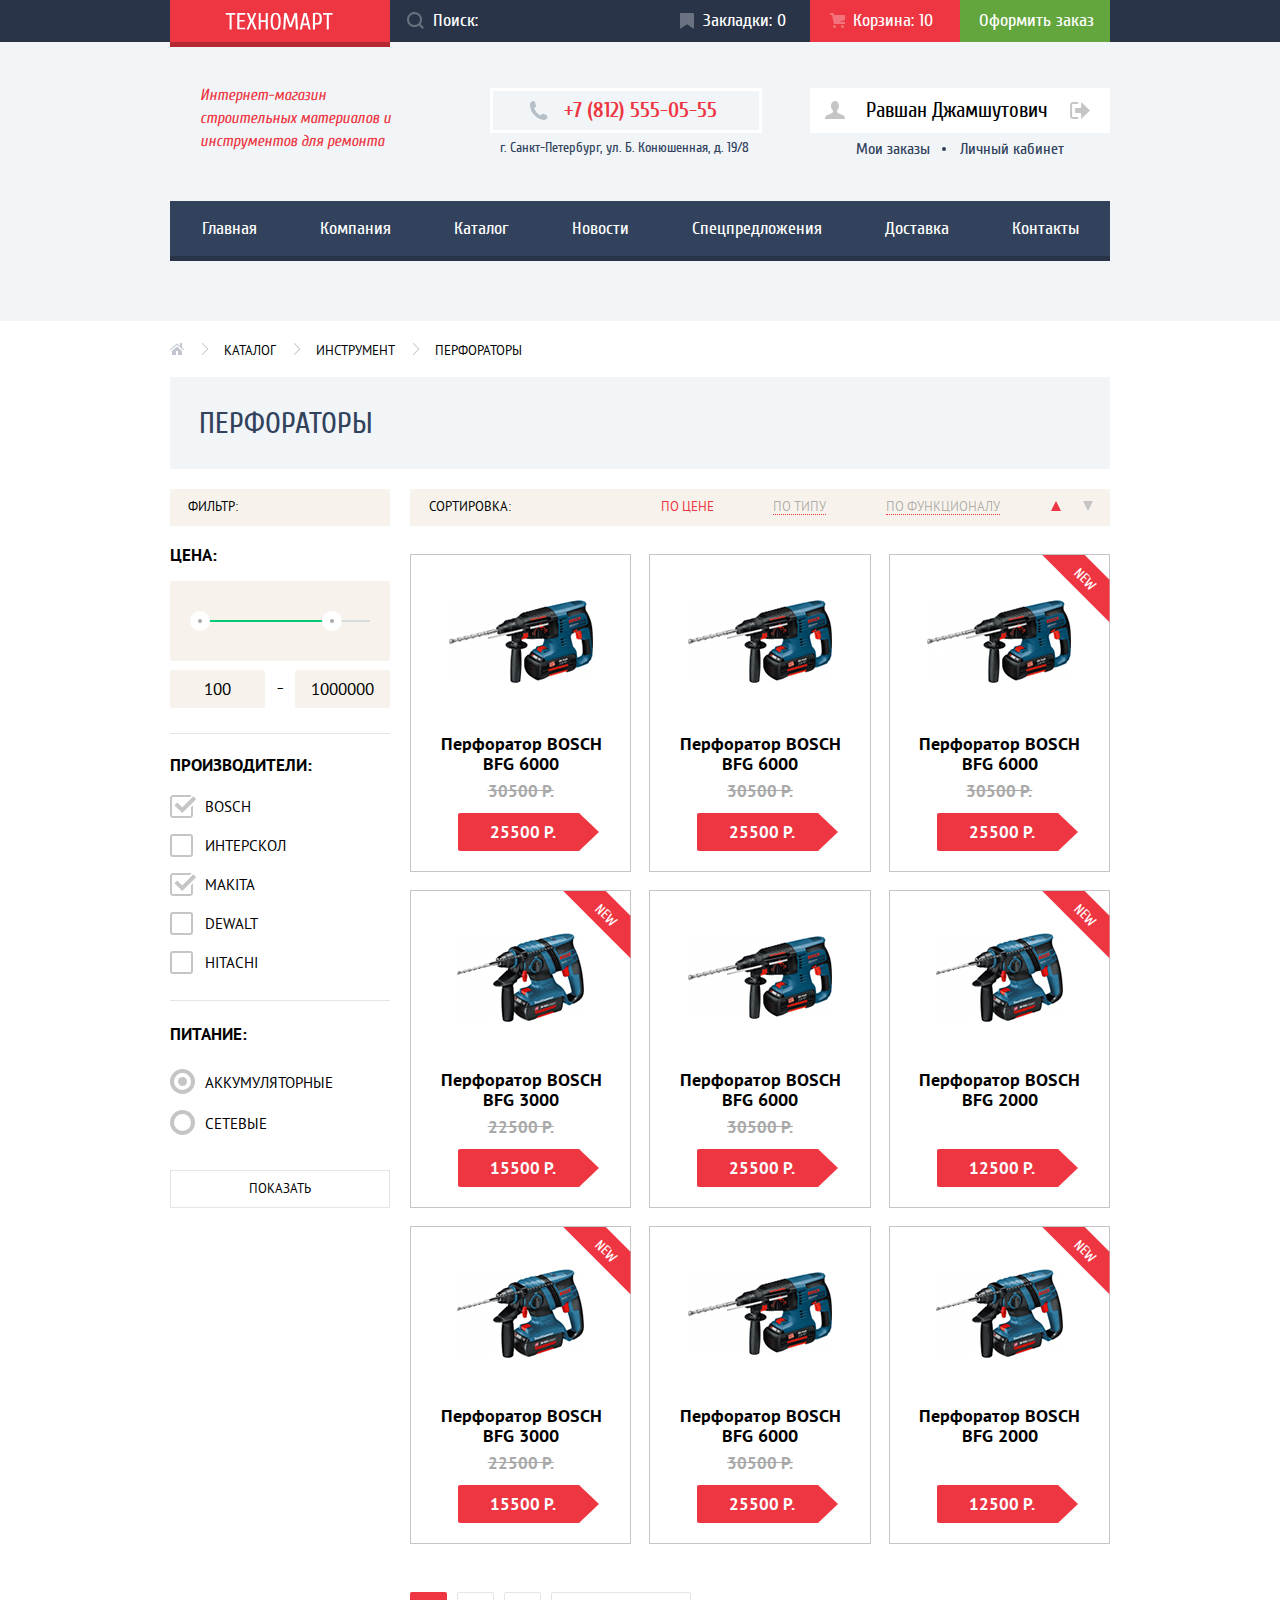
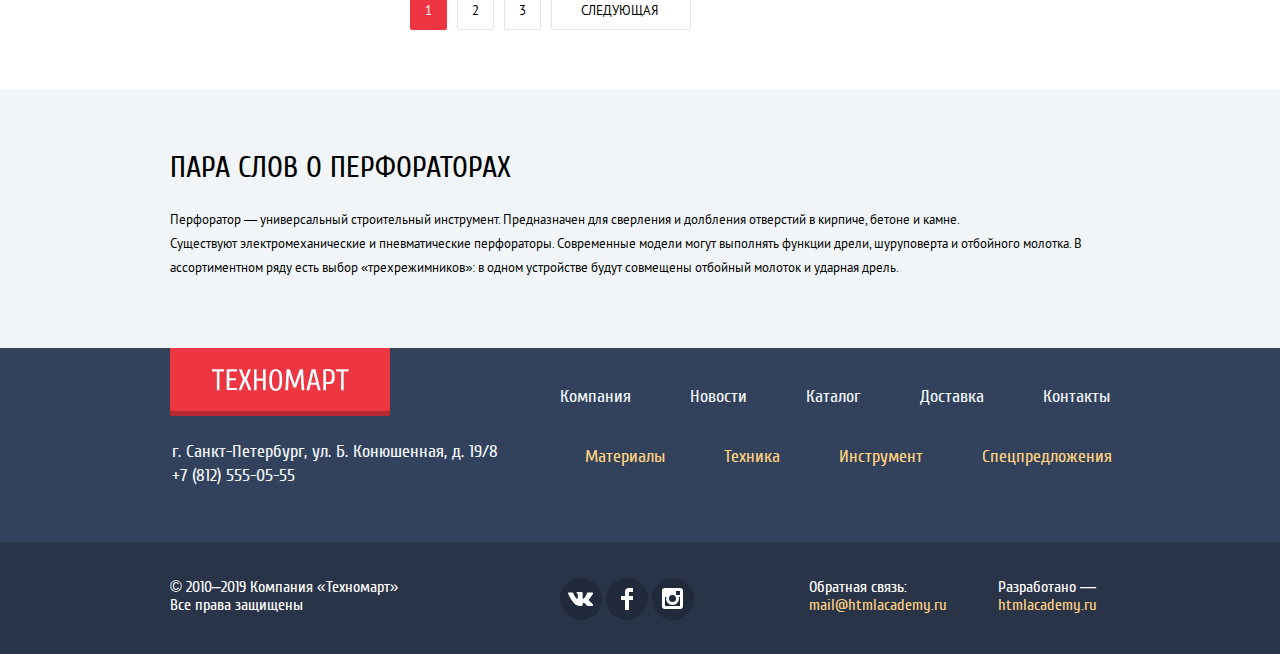
==== catalog.html @ 66c12738 "Страницы подогнаны по ПП" ====
<!DOCTYPE html>
<html class="inner-page" lang="ru">
  <head>
    <meta charset="utf-8">
    <title>Каталог товаров интернет-магазина "Техномарт"</title>
    <link href="https://fonts.googleapis.com/css2?family=Cuprum:ital,wght@0,400;0,700;1,400&display=swap" rel="stylesheet">
    <link rel="stylesheet" href="css/normalize.css">
    <link rel="stylesheet" href="css/style.css">
  </head>
  <body>
    <header class="page__header inner-page__header">
      <div class="header__top header-top">
        <div class="container">
          <a class="header-top__logo" href="index.html">
            <img class="header-top__link" src="img/logo-technomart.svg" alt="Интернет-магазина Техномарт" width="108" height="18">
          </a>
          <form class="header-top__search-form search-form" action="https://echo.htmlacademy.ru/" method="post">
            <input class="search-form__input" type="search" name="search-field" placeholder="Поиск:" id="search-form__field">
            <label class="visually-hidden" for="search-form__field">Поиск</label>
            <svg class="search-form__icon" width="17" height="17" fill="none" xmlns="http://www.w3.org/2000/svg"><path fill-rule="evenodd" clip-rule="evenodd" d="M13.5 12l3.5 3.6-1.4 1.4-3.6-3.5a7.5 7.5 0 01-12-6A7.5 7.5 0 1113.5 12zm-6-10a5.5 5.5 0 100 11 5.5 5.5 0 000-11z" fill="#fff"/></svg>
          </form>
          <div class="header-top__buttons">
            <a class="header-top__button header-top__button--bookmark" href="#">Закладки: <span>0</span></a>
            <a class="header-top__button header-top__button--cart header-top__button--cart_full" href="#">Корзина: <span>10</span></a>
            <button class="header-top__button header-top__button_order" type="button" name="order">Оформить заказ</button>
          </div>
        </div>
      </div>
      <div class="container">
        <div class="header__center header-center">
          <p class="header-center__promo">Интернет-магазин строительных материалов и инструментов для ремонта</p>
          <div class="header-center__contacts">
            <a class="header-contacts__phone" href="tel:+78125550555">+7 (812) 555-05-55</a>
            <address class="header-contacts__address">г. Санкт-Петербург, ул. Б. Конюшенная, д. 19/8</address>
          </div>
          <div class="header-center__account account">
            <div class="account__info">
              <a class="account__button account__button--user" href="#">
                <svg class="account__button--user-img" width="20" height="18" fill="none" xmlns="http://www.w3.org/2000/svg"><path d="M17.88 14.17c-2.14-.74-4.25-1.67-5.2-2.4-.66-.5-.78-1.61-.52-2.4a5.49 5.49 0 001.86-4.29C14.02 2.28 12.22 0 10 0 7.78 0 5.98 2.28 5.98 5.08c0 1.8.75 3.38 1.86 4.28.26.8.14 1.92-.51 2.42-.95.72-3.07 1.65-5.21 2.39C-.03 14.9 0 18 0 18h20s.02-3.1-2.12-3.83z" fill="#C5C5C5"/></svg>
                Равшан Джамшутович
              </a>
              <a class="account__button account__button--logout" href="#" aria-label="Выход">
                <svg class="account__button--logout-img" width="20" height="17" fill="none" xmlns="http://www.w3.org/2000/svg"><path d="M20 8.5L11.12 0v6h-6v5h6v6L20 8.5z" fill="#C5C5C5"/><path d="M2.1 13.95V3.05c.02-.38.18-1.06 1.02-1.06h5.02V0H3.12C.94 0 .12 1.81.09 3.03v10.94C.1 15.2.94 17 3.12 17h5.02v-1.99H3.12c-.84 0-1-.68-1.01-1.06z" fill="#C5C5C5"/></svg>
              </a>
            </div>
            <ul class="account__menu">
              <li class="account__item">
                <a class="account__link" href="#">Мои заказы</a>
              </li>
              <li class="account__item">
                <a class="account__link" href="#">Личный кабинет</a>
              </li>
            </ul>
          </div>
        </div>
      </div>
      <div class="header__bottom header-bottom">
        <div class="container">
          <nav class="header__navigation main-navigation">
            <ul class="main-navigation__list">
              <li class="main-navigation__item">
                <a class="main-navigation__link" href="index.html">Главная</a>
              </li>
              <li class="main-navigation__item">
                <a class="main-navigation__link" href="#">Компания</a>
              </li>
              <li class="main-navigation__item">
                <a class="main-navigation__link" href="catalog.html">Каталог</a>
              </li>
              <li class="main-navigation__item">
                <a class="main-navigation__link" href="#">Новости</a>
              </li>
              <li class="main-navigation__item">
                <a class="main-navigation__link" href="#">Спецпредложения</a>
              </li>
              <li class="main-navigation__item">
                <a class="main-navigation__link" href="#">Доставка</a>
              </li>
              <li class="main-navigation__item">
                <a class="main-navigation__link" href="#">Контакты</a>
              </li>
            </ul>
          </nav>
        </div>
      </div>
    </header>
    <main class="page__content inner-page__content">
      <div class="container">
        <h1 class="visually-hidden">Каталог товаров интернет-магазина "Техномарт"</h1>
        <ul class="page__breadcrumbs breadcrumbs">
          <li class="breadcrumbs__item breadcrumbs__item--home">
            <a class="breadcrumbs__link" href="index.html" aria-label="Главная">
              <svg width="14" height="12" fill="none" xmlns="http://www.w3.org/2000/svg"><path d="M2 8v4h4V8h2v4h4V8L7 3.52 2 8z" fill="#C1C6CE"/><path d="M13.83 6.37L12 4.75V0h-2v2.99L7.33.63 7.27.6a.47.47 0 00-.08-.05.55.55 0 00-.1-.02L7 .5l-.1.02a.46.46 0 00-.09.02L6.73.6l-.06.04-6.5 5.73a.5.5 0 00.66.75L7 1.67l6.17 5.44a.5.5 0 00.66-.75z" fill="#C1C6CE"/></svg>
            </a>
          </li>
          <li class="breadcrumbs__item">
            <a class="breadcrumbs__link" href="catalog.html">Каталог</a>
          </li>
          <li class="breadcrumbs__item">
            <a class="breadcrumbs__link" href="#">Инструмент</a>
          </li>
          <li class="breadcrumbs__item">
            <a class="breadcrumbs__link breadcrumbs__link--current">Перфораторы</a>
          </li>
        </ul>
        <h2 class="inner-page__title">Перфораторы</h2>
        <div class="inner-page__catalog catalog">
          <aside class="catalog__filter filter">
            <h3 class="filter__title">Фильтр:</h3>
            <form class="filter__form" action="https://echo.htmlacademy.ru/" method="post">
              <fieldset class="filter__section filter-section filter-section__price">
                <h4 class="filter-section__title">Цена:</h4>
                <div class="filter-section__price-range price-range">
                  <div class="price-range__range">
                    <div class="price-range__range--current">
                      <div class="price-range__range--min"></div>
                      <div class="price-range__range--max"></div>
                    </div>
                  </div>
                </div>
                <div class="filter__price price">
                  <p class="price__element">
                    <label class="visually-hidden" for="min-price">Минимальная цена:</label>
                    <input type="number" name="min-price" value="100" id="min-price" min="100">
                  </p>
                  <span>-</span>
                  <p class="price__element">
                    <label class="visually-hidden" for="max-price">Минимальная цена:</label>
                    <input type="number" name="max-price" value="1000000" id="max-price" max="10000000">
                  </p>
                </div>
              </fieldset>
              <fieldset class="filter__section filter-section filter-section__brands">
                <h4 class="filter-section__title">Производители:</h4>
                <ul class="filter-section__list filter-brands">
                  <li class="filter-brands__item">
                    <input class="visually-hidden" type="checkbox" name="filter-brands__bosch" id="filter-brands__bosch" checked>
                    <label for="filter-brands__bosch">
                      <svg class="checked" width="27" height="23" viewBox="0 0 27 23" fill="none" xmlns="http://www.w3.org/2000/svg">
                        <path d="M7.28499 7.48598L4.45599 10.315L12.239 18.098L26.171 4.16598L23.343 1.33698L12.239 12.439L7.28499 7.48598Z" fill="#C5C5C5"/>
                        <path d="M21 20C21 20.542 20.542 21 20 21H3C2.458 21 2 20.542 2 20V3C2 2.458 2.458 2 3 2H19.908L21.493 0.415C21.041 0.146542 20.5257 0.00329969 20 0H3C1.35 0 0 1.35 0 3V20C0 21.65 1.35 23 3 23H20C21.65 23 23 21.65 23 20V10.171L21 12.171V20Z" fill="#C5C5C5"/>
                      </svg>
                      Bosch
                    </label>
                  </li>
                  <li class="filter-brands__item">
                    <input class="visually-hidden" type="checkbox" name="filter-brands__interscol" id="filter-brands__interscol">
                    <label for="filter-brands__interscol">
                      <svg class="checked" width="27" height="23" viewBox="0 0 27 23" fill="none" xmlns="http://www.w3.org/2000/svg">
                        <path d="M7.28499 7.48598L4.45599 10.315L12.239 18.098L26.171 4.16598L23.343 1.33698L12.239 12.439L7.28499 7.48598Z" fill="#C5C5C5"/>
                        <path d="M21 20C21 20.542 20.542 21 20 21H3C2.458 21 2 20.542 2 20V3C2 2.458 2.458 2 3 2H19.908L21.493 0.415C21.041 0.146542 20.5257 0.00329969 20 0H3C1.35 0 0 1.35 0 3V20C0 21.65 1.35 23 3 23H20C21.65 23 23 21.65 23 20V10.171L21 12.171V20Z" fill="#C5C5C5"/>
                      </svg>
                      Интерскол
                    </label>
                  </li>
                  <li class="filter-brands__item">
                    <input class="visually-hidden" type="checkbox" name="filter-brands__makita" id="filter-brands__makita" checked>
                    <label for="filter-brands__makita">
                      <svg class="checked" width="27" height="23" viewBox="0 0 27 23" fill="none" xmlns="http://www.w3.org/2000/svg">
                        <path d="M7.28499 7.48598L4.45599 10.315L12.239 18.098L26.171 4.16598L23.343 1.33698L12.239 12.439L7.28499 7.48598Z" fill="#C5C5C5"/>
                        <path d="M21 20C21 20.542 20.542 21 20 21H3C2.458 21 2 20.542 2 20V3C2 2.458 2.458 2 3 2H19.908L21.493 0.415C21.041 0.146542 20.5257 0.00329969 20 0H3C1.35 0 0 1.35 0 3V20C0 21.65 1.35 23 3 23H20C21.65 23 23 21.65 23 20V10.171L21 12.171V20Z" fill="#C5C5C5"/>
                      </svg>
                      Makita
                    </label>
                  </li>
                  <li class="filter-brands__item">
                    <input class="visually-hidden" type="checkbox" name="filter-brands__dewalt" id="filter-brands__dewalt">
                    <label for="filter-brands__dewalt">
                      <svg class="checked" width="27" height="23" viewBox="0 0 27 23" fill="none" xmlns="http://www.w3.org/2000/svg">
                        <path d="M7.28499 7.48598L4.45599 10.315L12.239 18.098L26.171 4.16598L23.343 1.33698L12.239 12.439L7.28499 7.48598Z" fill="#C5C5C5"/>
                        <path d="M21 20C21 20.542 20.542 21 20 21H3C2.458 21 2 20.542 2 20V3C2 2.458 2.458 2 3 2H19.908L21.493 0.415C21.041 0.146542 20.5257 0.00329969 20 0H3C1.35 0 0 1.35 0 3V20C0 21.65 1.35 23 3 23H20C21.65 23 23 21.65 23 20V10.171L21 12.171V20Z" fill="#C5C5C5"/>
                      </svg>
                      Dewalt
                    </label>
                  </li>
                  <li class="filter-brands__item">
                    <input class="visually-hidden" type="checkbox" name="filter-brands__hitachi" id="filter-brands__hitachi">
                    <label for="filter-brands__hitachi">
                      <svg class="checked" width="27" height="23" viewBox="0 0 27 23" fill="none" xmlns="http://www.w3.org/2000/svg">
                        <path d="M7.28499 7.48598L4.45599 10.315L12.239 18.098L26.171 4.16598L23.343 1.33698L12.239 12.439L7.28499 7.48598Z" fill="#C5C5C5"/>
                        <path d="M21 20C21 20.542 20.542 21 20 21H3C2.458 21 2 20.542 2 20V3C2 2.458 2.458 2 3 2H19.908L21.493 0.415C21.041 0.146542 20.5257 0.00329969 20 0H3C1.35 0 0 1.35 0 3V20C0 21.65 1.35 23 3 23H20C21.65 23 23 21.65 23 20V10.171L21 12.171V20Z" fill="#C5C5C5"/>
                      </svg>
                      Hitachi
                    </label>
                  </li>
                </ul>
              </fieldset>
              <fieldset class="filter__section filter-section filter-section__energy">
                <h4 class="filter-section__title">Питание:</h4>
                <ul class="filter-section__list filter-energy">
                  <li class="filter-energy__item">
                    <input class="visually-hidden" type="radio" name="filter-energy__type" value="battery" id="radio-1" checked>
                    <label for="radio-1">Аккумуляторные</label>
                  </li>
                  <li class="filter-energy__item">
                    <input class="visually-hidden" type="radio" name="filter-energy__type" value="mains-lead" id="radio-2">
                    <label for="radio-2">Сетевые</label>
                  </li>
                </ul>
              </fieldset>
              <button class="filter__button" type="submit" name="filter__button">Показать</button>
            </form>
          </aside>
          <div class="catalog__wrapper">
            <section class="catalog__sort sort">
              <div class="sort__menu-wrapper">
                <h3 class="sort__title">Сортировка:</h3>
                <div class="sort__types-wrapper">
                  <div class="sort__item">
                    <button class="sort__button sort__button--current" type="button" name="sort__price">По цене</button>
                  </div>
                  <div class="sort__item">
                    <button class="sort__button" type="button" name="sort__type">По типу</button>
                  </div>
                  <div class="sort__item">
                    <button class="sort__button" type="button" name="sort__function">По функционалу</button>
                  </div>
                </div>
                <div class="sort__wrapper">
                  <div class="sort__item">
                    <button class="sort__button--up-down sort__button--up sort__button--up-down--current" type="button" name="sort__button--up" aria-label="Сортировка по возрастанию"><span class="visually-hidden">по возрастанию</span></button>
                  </div>
                  <div class="sort__item">
                    <button class="sort__button--up-down sort__button--down" type="button" name="sort__button--down" aria-label="Сортировка по убыванию"><span class="visually-hidden">по убыванию</span></button>
                  </div>
                </div>
              </div>
            </section>
            <section class="catalog__goods goods">
              <h3 class="visually-hidden">Каталог перфораторов</h3>
              <ul class="goods__list">
                <li class="goods__item">
                  <div class="goods__image-wrapper">
                    <img src="img/bfg-6000.jpg" alt="Перфоратор BOSCH BFG 6000" width="144" height="128">
                  </div>
                  <div class="goods__info-wrapper">
                    <h3 class="goods__title">Перфоратор BOSCH BFG 6000</h3>
                    <del class="goods__price--old">30500 Р.</del>
                    <span class="goods__price">25500 Р.</span>
                  </div>
                  <div class="goods__button-wrapper">
                    <button class="button goods__button--buy" type="button" name="button--buy">Купить</button>
                    <button class="button goods__button--add-bookmark" type="button" name="button--add-bookmark">В закладки</button>
                  </div>
                </li>
                <li class="goods__item">
                  <div class="goods__image-wrapper">
                    <img src="img/bfg-6000.jpg" alt="Перфоратор BOSCH BFG 6000" width="144" height="128">
                  </div>
                  <div class="goods__info-wrapper">
                    <h3 class="goods__title">Перфоратор BOSCH BFG 6000</h3>
                    <del class="goods__price--old">30500 Р.</del>
                    <span class="goods__price">25500 Р.</span>
                  </div>
                  <div class="goods__button-wrapper">
                    <button class="button goods__button--buy" type="button" name="button--buy">Купить</button>
                    <button class="button goods__button--add-bookmark" type="button" name="button--add-bookmark">В закладки</button>
                  </div>
                </li>
                <li class="goods__item new-item">
                  <div class="goods__image-wrapper">
                    <img src="img/bfg-6000.jpg" alt="Перфоратор BOSCH BFG 6000" width="144" height="128">
                  </div>
                  <div class="goods__info-wrapper">
                    <h3 class="goods__title">Перфоратор BOSCH BFG 6000</h3>
                    <del class="goods__price--old">30500 Р.</del>
                    <span class="goods__price">25500 Р.</span>
                  </div>
                  <div class="goods__button-wrapper">
                    <button class="button goods__button--buy" type="button" name="button--buy">Купить</button>
                    <button class="button goods__button--add-bookmark" type="button" name="button--add-bookmark">В закладки</button>
                  </div>
                </li>
                <li class="goods__item new-item">
                  <div class="goods__image-wrapper">
                    <img src="img/bfg-3000.jpg" alt="Перфоратор BOSCH BFG 3000" width="127" height="112">
                  </div>
                  <div class="goods__info-wrapper">
                    <h3 class="goods__title">Перфоратор BOSCH BFG 3000</h3>
                    <del class="goods__price--old">22500 Р.</del>
                    <span class="goods__price">15500 Р.</span>
                  </div>
                  <div class="goods__button-wrapper">
                    <button class="button goods__button--buy" type="button" name="button--buy">Купить</button>
                    <button class="button goods__button--add-bookmark" type="button" name="button--add-bookmark">В закладки</button>
                  </div>
                </li>
                <li class="goods__item">
                  <div class="goods__image-wrapper">
                    <img src="img/bfg-6000.jpg" alt="Перфоратор BOSCH BFG 6000" width="144" height="128">
                  </div>
                  <div class="goods__info-wrapper">
                    <h3 class="goods__title">Перфоратор BOSCH BFG 6000</h3>
                    <del class="goods__price--old">30500 Р.</del>
                    <span class="goods__price">25500 Р.</span>
                  </div>
                  <div class="goods__button-wrapper">
                    <button class="button goods__button--buy" type="button" name="button--buy">Купить</button>
                    <button class="button goods__button--add-bookmark" type="button" name="button--add-bookmark">В закладки</button>
                  </div>
                </li>
                <li class="goods__item new-item">
                  <div class="goods__image-wrapper">
                    <img src="img/bfg-2000.jpg" alt="Перфоратор BOSCH BFG 2000" width="127" height="112">
                  </div>
                  <div class="goods__info-wrapper">
                    <h3 class="goods__title">Перфоратор BOSCH BFG 2000</h3>
                    <del class="goods__price--old"></del>
                    <span class="goods__price">12500 Р.</span>
                  </div>
                  <div class="goods__button-wrapper">
                    <button class="button goods__button--buy" type="button" name="button--buy">Купить</button>
                    <button class="button goods__button--add-bookmark" type="button" name="button--add-bookmark">В закладки</button>
                  </div>
                </li>
                <li class="goods__item new-item">
                  <div class="goods__image-wrapper">
                    <img src="img/bfg-3000.jpg" alt="Перфоратор BOSCH BFG 3000" width="127" height="112">
                  </div>
                  <div class="goods__info-wrapper">
                    <h3 class="goods__title">Перфоратор BOSCH BFG 3000</h3>
                    <del class="goods__price--old">22500 Р.</del>
                    <span class="goods__price">15500 Р.</span>
                  </div>
                  <div class="goods__button-wrapper">
                    <button class="button goods__button--buy" type="button" name="button--buy">Купить</button>
                    <button class="button goods__button--add-bookmark" type="button" name="button--add-bookmark">В закладки</button>
                  </div>
                </li>
                <li class="goods__item ">
                  <div class="goods__image-wrapper">
                    <img src="img/bfg-6000.jpg" alt="Перфоратор BOSCH BFG 6000" width="144" height="128">
                  </div>
                  <div class="goods__info-wrapper">
                    <h3 class="goods__title">Перфоратор BOSCH BFG 6000</h3>
                    <del class="goods__price--old">30500 Р.</del>
                    <span class="goods__price">25500 Р.</span>
                  </div>
                  <div class="goods__button-wrapper">
                    <button class="button goods__button--buy" type="button" name="button--buy">Купить</button>
                    <button class="button goods__button--add-bookmark" type="button" name="button--add-bookmark">В закладки</button>
                  </div>
                </li>
                <li class="goods__item new-item">
                  <div class="goods__image-wrapper">
                    <img src="img/bfg-2000.jpg" alt="Перфоратор BOSCH BFG 2000" width="127" height="112">
                  </div>
                  <div class="goods__info-wrapper">
                    <h3 class="goods__title">Перфоратор BOSCH BFG 2000</h3>
                    <del class="goods__price--old"></del>
                    <span class="goods__price">12500 Р.</span>
                  </div>
                  <div class="goods__button-wrapper">
                    <button class="button goods__button--buy" type="button" name="button--buy">Купить</button>
                    <button class="button goods__button--add-bookmark" type="button" name="button--add-bookmark">В закладки</button>
                  </div>
                </li>
              </ul>
            </section>
          </div>
        </div>
        <section class="catalog__pagination pagination">
          <h3 class="visually-hidden">Нумерация страниц</h3>
          <ul class="pagination__list">
            <li class="pagination__item">
              <a class="pagination__link pagination__link_current">1</a>
            </li>
            <li class="pagination__item">
              <a class="pagination__link" href="#">2</a>
            </li>
            <li class="pagination__item">
              <a class="pagination__link" href="#">3</a>
            </li>
            <li class="pagination__item">
              <a class="pagination__link pagination__link--next" href="#">Следующая</a>
            </li>
          </ul>
        </section>
      </div>
      <section class="catalog__info catalog-info">
        <div class="container">
          <h3 class="catalog-info__title">Пара слов о перфораторах</h3>
          <p class="catalog-info__text">Перфоратор — универсальный строительный инструмент. Предназначен для сверления и долбления отверстий в кирпиче, бетоне и камне.<br> Существуют электромеханические и пневматические перфораторы. Современные модели могут выполнять функции дрели, шуруповерта и отбойного молотка. В<br> ассортиментном ряду есть выбор «трехрежимников»: в одном устройстве будут совмещены отбойный молоток и ударная дрель.</p>
        </div>
      </section>
    </main>
    <footer class="page__footer footer">
      <div class="footer__top footer-top">
        <div class="container">
          <a class="footer-top__logo" href="index.html">
            <img class="footer-top__link" src="img/logo-technomart.svg" alt="" width="138" height="23">
          </a>
          <nav class="footer-navigation">
            <ul class="footer-navigation__list">
              <li class="footer-navigation__item">
                <a class="footer-navigation__link" href="#">Компания</a>
              </li>
              <li class="footer-navigation__item">
                <a class="footer-navigation__link" href="#">Новости</a>
              </li>
              <li class="footer-navigation__item">
                <a class="footer-navigation__link" href="catalog.html">Каталог</a>
              </li>
              <li class="footer-navigation__item">
                <a class="footer-navigation__link" href="#">Доставка</a>
              </li>
              <li class="footer-navigation__item">
                <a class="footer-navigation__link" href="#">Контакты</a>
              </li>
            </ul>
          </nav>
        </div>
      </div>
      <div class="footer__center footer-center">
        <div class="container">
          <div class="footer-center__contacts">
            <address class="footer-center__address">г. Санкт-Петербург, ул. Б. Конюшенная, д. 19/8</address>
            <a class="footer-center__phone" href="tel:+78125550555">+7 (812) 555-05-55</a>
          </div>
          <ul class="footer-subnavigation">
            <li class="footer-subnavigation__item">
              <a class="footer-subnavigation__link" href="#">Материалы</a>
            </li>
            <li class="footer-subnavigation__item">
              <a class="footer-subnavigation__link" href="#">Техника</a>
            </li>
            <li class="footer-subnavigation__item">
              <a class="footer-subnavigation__link" href="#">Инструмент</a>
            </li>
            <li class="footer-subnavigation__item">
              <a class="footer-subnavigation__link" href="#">Спецпредложения</a>
            </li>
          </ul>
        </div>
      </div>
      <div class="footer__bottom footer-bottom">
        <div class="container">
          <p class="footer-bottom__copyright">© 2010–2019 Компания «Техномарт»<br>Все права защищены</p>
          <ul class="footer-bottom__social social">
            <li class="social__item">
              <a class="social__button social__button--vk" href="#" aria-label="Ссылка на социальную сеть Вконтакте"></a>
            </li>
            <li class="social__item">
              <a class="social__button social__button--fb" href="#" aria-label="Ссылка на социальную сеть Фейсбук"></a>
            </li>
            <li class="social__item">
              <a class="social__button social__button--inst" href="#" aria-label="Ссылка на социальную сеть Инстаграмм"></a>
            </li>
          </ul>
          <p class="footer-bottom__feedback feedback">
            Обратная связь:<br>
            <a class="feedback__link" href="mailto:mail@htmlacademy.ru">mail@htmlacademy.ru</a>
          </p>
          <p class="footer-bottom__developer developer">
            Разработано — <br>
            <a class="developer__link" href="https://htmlacademy.ru/intensive/htmlcss">htmlacademy.ru</a>
          </p>
        </div>
      </div>
    </footer>
    <section class="modal modal-cart">
      <div class="modal__overlay"></div>
      <div class="modal__content">
        <h3 class="visually-hidden">Добавление товара в корзину</h3>
        <p class="modal-cart__event">Товар добавлен в корзину!</p>
        <div class="modal-cart__footer">
          <a class="button modal-cart__button" href="#">Оформить заказ</a>
          <a class="button modal-cart__button modal-cart__button_continue" href="catalog.html">Продолжить покупки</a>
        </div>
        <button class="modal__button--close" type="button" name="modal__button--close" aria-label="Закрыть"></button>
      </div>
    </section>
  <script src="js/min-cart.js"></script>
  </body>
</html>
---- css/style.css ----
/* FONTS */
@font-face {
  font-family: 'Cuprum';
  font-style: normal;
  font-weight: 400;
  src: local('Cuprum Regular'), local('Cuprum-Regular'),
  url('../fonts/cuprum.woff2') format('woff2'), /* Super Modern Browsers */
  url('../fonts/cuprum.woff') format('woff'); /* Modern Browsers */
}

@font-face {
  font-family: 'Cuprum';
  font-style: italic;
  font-weight: 400;
  src: local('Cuprum Italic'), local('Cuprum-Italic'),
  url('../fonts/cuprumitalic.woff2') format('woff2'), /* Super Modern Browsers */
  url('../fonts/cuprumitalic.woff') format('woff'); /* Modern Browsers */
}

@font-face {
  font-family: 'Cuprum';
  font-style: normal;
  font-weight: 700;
  src: local('Cuprum Bold'), local('Cuprum-Bold'),
  url('../fonts/cuprumbold.woff2') format('woff2'), /* Super Modern Browsers */
  url('../fonts/cuprumbold.woff') format('woff'); /* Modern Browsers */
}

@font-face {
  font-family: 'Cuprum';
  font-style: italic;
  font-weight: 700;
  src: local('Cuprum Bold Italic'), local('Cuprum-BoldItalic'),
  url('../fonts/cuprumbolditalic.woff2') format('woff2'), /* Super Modern Browsers */
  url('../fonts/cuprumbolditalic.woff') format('woff'); /* Modern Browsers */
}

@font-face {
  font-family: 'PT Sans';
  font-style: normal;
  font-weight: 400;
  src: local('PT Sans'), local('PTSans-Regular'),
  url('../fonts/ptsans.woff2') format('woff2'), /* Chrome 26+, Opera 23+, Firefox 39+ */
  url('../fonts/ptsans.woff') format('woff'); /* Chrome 6+, Firefox 3.6+, IE 9+, Safari 5.1+ */
}

@font-face {
  font-family: 'PT Sans';
  font-style: normal;
  font-weight: 700;
  src: local('PT Sans Bold'), local('PTSans-Bold'),
  url('../fonts/ptsansbold.woff2') format('woff2'), /* Chrome 26+, Opera 23+, Firefox 39+ */
  url('../fonts/ptsansbold.woff') format('woff'); /* Chrome 6+, Firefox 3.6+, IE 9+, Safari 5.1+ */
}

@-webkit-keyframes shake {
  0%,
  100% {
    -webkit-transform: translateX(0);
    transform: translateX(0);
  }

  10%, 30%, 50%, 70%, 90% {
    -webkit-transform: translateX(-10px);
    transform: translateX(-10px);
  }

  20%,40%, 60%, 80% {
    -webkit-transform: translateX(10px);
    transform: translateX(10px);
  }
}

@keyframes shake {
  0%,
  100% {
    -webkit-transform: translateX(0);
    transform: translateX(0);
  }

  10%, 30%, 50%, 70%, 90% {
    -webkit-transform: translateX(-10px);
    transform: translateX(-10px);
  }

  20%,40%, 60%, 80% {
    -webkit-transform: translateX(10px);
    transform: translateX(10px);
  }
}

@keyframes form--drop {
  0% {
    transform: translateY(-2000px);
  }
  70% {
    transform: translateY(30px);
  }
  90% {
    transform: translateY(-10px);
  }
  100% {
    transform: translateY(0);
  }
}

@-webkit-keyframes drop {
  0% {
    -webkit-transform: translateY(-2000px);
    transform: translateY(-2000px);
  }

  100% {
    -webkit-transform: translateY(0);
    transform: translateY(0);
  }
}

@keyframes drop {
  0% {
    -webkit-transform: translateY(-2000px);
    transform: translateY(-2000px);
  }

  100% {
    -webkit-transform: translateY(0);
    transform: translateY(0);
  }
}

@-webkit-keyframes swipe {
  0% {
    -webkit-transform: translateY(2000px);
    transform: translateY(2000px);
  }

  100% {
    -webkit-transform: translateY(0);
    transform: translateY(0);
  }
}

@keyframes swipe {
  0% {
    -webkit-transform: translateY(2000px);
    transform: translateY(2000px);
  }

  100% {
    -webkit-transform: translateY(0);
    transform: translateY(0);
  }
}

/* Переменные */

:root {
  --white: #FFFFFF;
  --black: #000000;

  --basic-red: #EE3643;
  --basic-blue: #32425C;


  --basic-background: #F1F5F7;
  --basic-border: #EAEAEA;


  --basic-darkblue: #293449;
  --basic-green: #63A63E;
  --basic-lightgray: #C5C5C5;
  --basic-gray: #3D546F;

  --special-aquablue: #3BBCE3;

  --special-darkgreen: #367315;
  --special-lightgreen: #8ED78F;

  --special-orange: #FFBF47;
  --special-lightorange: #FFC047;

  --special-darkyellow: #FFD180;

  --special-lilac: #DC91D8;

  --special-gray: #A9A9A9;
  --special-middlegray: #E5E5E5;
  --special-lightgray: #F4F4F4;

  --special-lightbrown: #F9F5F0;
  --special-brown: #F7F3EC;

  --social-background: #212A3A;
  --special-inset: #405069;

  --white-opacity: rgba(255, 255, 255, 0.5);
  --white-opacity-5: rgba(255, 255, 255, 0.05);
  --white-opacity-25: rgba(255, 255, 255, 0.25);
  --white-opacity-30: rgba(255, 255, 255, 0.3);
  --gray-opacity-30: rgba(197, 197, 197, 0.3);
  --darkgray-opacity-50: rgba(241, 245, 247, 0.5);
  --brown-opacity-30: rgba(169, 169, 169, 0.3);
  --black-opacity-24: rgba(0, 0, 0, 0.24);
  --black-opacity-30: rgba(0, 0, 0, 0.3);
  --darkyellow-opacity-50: rgba(255, 209, 128, 0.5);


  --hover-red: #ca2c37;
  --hover-green: #5FBB2D;
  --hover-blue: #293449;

  --active-green: #518534;
  --active-blue: #161D29;
  --active-red: #ba2732;

  --rest-gray: #C5C5C5;
  --hover-gray: #B5B5B5;

  --line-gray: #D7DCDE;
  --line-green: #00CA74;
  --circle-gray: #ABABAB;

}

body {
  position: relative;
  margin: 0;
  padding: 0;

  color: var(--black);
  font-family: "Cuprum", "PT Sans", sans-serif;
  font-size: 18px;
  line-height: 24px;
  font-weight: 400;

  background-color: var(--white);
}

a {
  text-decoration: none;
}

img {
  max-width: 100%;
  height: auto;
}

.button {
  color: inherit;
  font-size: 14px;
  line-height: 18px;
  text-transform: uppercase;

  background-color: var(--basic-red);
  cursor: pointer;
}

.button:hover,
.button:focus {
  background-color: var(--hover-red);
}

.button-active {
  background-color: var(--active-red);
}

.visually-hidden:not(:focus):not(active),
input[type="radio"].visually-hidden,
input[type="checkbox"].visually-hidden {
  position: absolute;
  width: 1px;
  height: 1px;
  margin: -1px;
  padding: 0;

  border: 0;

  white-space: nowrap;

  -webkit-clip-path: inset(100%);

  clip-path: inset(100%);
  clip: rect(0 0 0 0 );
  overflow: hidden;
}

.new-item::before {
  content: "";

  position: absolute;
  top: 8px;
  right: -25px;
  width: 35px;
  height: 0;

  border-bottom: 30px solid var(--basic-red);
  border-left: 30px solid transparent;
  border-right: 30px solid transparent;

  -webkit-transform: rotate(45deg);

  -ms-transform: rotate(45deg);

  transform: rotate(45deg);
  z-index: 1;
}

.new-item::after {
  content: "new";

  position: absolute;
  top: 18px;
  right: 3px;
  width: 30px;
  height: 0;

  color: var(--white);
  font-size: 14px;
  line-height: 18px;
  text-transform: uppercase;
  text-align: center;

  -webkit-transform: rotate(45deg);

  -ms-transform: rotate(45deg);

  transform: rotate(45deg);

  z-index: 1;
}

.section__wrapper {
  display: -webkit-box;
  display: -ms-flexbox;
  display: flex;
  -webkit-box-pack: justify;
  -ms-flex-pack: justify;
  justify-content: space-between;
  -webkit-box-align: start;
  -ms-flex-align: start;
  align-items: start;

  margin-bottom: 20px;
  padding-right: 14px;

  background-color: var(--special-lightbrown);
}

.section__button {
  -ms-flex-item-align: center;
  -ms-grid-row-align: center;
  align-self: center;

  padding: 11px 24px 9px 24px;

  color: var(--white);
}

/* GRID */

.page {
  height: 100%;
}

.page__body {
  display: -ms-grid;
  display: grid;
  -ms-grid-rows: -webkit-min-content 1fr -webkit-min-content;
  -ms-grid-rows: min-content 1fr min-content;
  grid-template-rows: -webkit-min-content 1fr -webkit-min-content;
  grid-template-rows: min-content 1fr min-content;
  -ms-flex-line-pack: start;
  align-content: start;

  min-height: 100%;
}

.container {
  max-width: 960px;
  margin: 0 auto;
  padding-left: 10px;
  padding-right: 10px;

  -webkit-box-sizing: border-box;

  box-sizing: border-box;
}

/* header-top */

.page__header {
  background-color: var(--basic-background);
}

.inner-page .page__header {
  margin-bottom: 0;
}

.header-top {
  margin-bottom: 42px;

  color: var(--white);

  background-color: var(--basic-darkblue);
}

.header-top .container {
  display: -webkit-box;
  display: -ms-flexbox;
  display: flex;
  -ms-flex-wrap: wrap;
  flex-wrap: wrap;
}

.header-top__logo,
.header-top__logo:hover,
.header-top__logo:focus {
  -ms-flex-item-align: center;
  -ms-grid-row-align: center;
  align-self: center;

  position: relative;
  padding: 12px 57px 12px 55px;

  color: var(--white);
  line-height: 0;

  background-color: var(--basic-red);

  cursor: pointer;
}

.header-top__logo::after {
  content: "";

  position: absolute;
  bottom: -5px;
  right: 0;
  width: 100%;
  height: 5px;

  background-color: var(--basic-red);

  -webkit-box-shadow: inset 0 -5px 0 var(--black-opacity-24);

  box-shadow: inset 0 -5px 0 var(--black-opacity-24);
}

.header-top__logo:active {
  background-color: var(--active-red);
}

.search-form {
  -webkit-box-flex: 1;
  -ms-flex-positive: 1;
  flex-grow: 1;
  -ms-flex-item-align: center;
  -ms-grid-row-align: center;
  align-self: center;

  position: relative;
}

.search-form__icon {
  position: absolute;
  top: 12px;
  left: 17px;
  width: 17px;
  height: 17px;

  opacity: 0.3;
}

.search-form__input:hover ~ .search-form__icon {
  opacity: 1;
}

.search-form__input:focus ~ .search-form__icon {
  opacity: 1;
}

.search-form__input:focus ~ .search-form__icon path {
  fill: var(--basic-red);
}

.search-form__input {
  width: 100%;
  padding: 9px 20px 9px 43px;

  color: inherit;
  line-height: 24px;

  background-color: var(--basic-darkblue);

  border: none;

  cursor: pointer;
}

.search-form__input:focus {
  color: var(--black);

  background-color: var(--white);
}


.search-form__input::-webkit-input-placeholder {
  color: var(--white);
}


.search-form__input::-moz-placeholder {
  color: var(--white);
}


.search-form__input:-ms-input-placeholder {
  color: var(--white);
}


.search-form__input::-ms-input-placeholder {
  color: var(--white);
}


.search-form__input::placeholder {
  color: var(--white);
}

.header-top__buttons {
  display: -webkit-box;
  display: -ms-flexbox;
  display: flex;
  -ms-flex-wrap: wrap;
  flex-wrap: wrap;
  -webkit-box-pack: end;
  -ms-flex-pack: end;
  justify-content: flex-end;

  min-width: 450px;
}

.header-top__button {
  position: relative;

  min-width: 150px;
  padding: 9px 24px 9px 43px;

  color: inherit;

  border: none;

  -webkit-box-sizing: border-box;

  box-sizing: border-box;
}

.header-top__button--bookmark::before {
  content: "";

  position: absolute;
  top: 13px;
  left: 20px;
  width: 14px;
  height: 16px;

  background-image: url("../img/icon-bookmark.svg");
  background-repeat: no-repeat;

  opacity: 0.3;
}

.header-top__button--bookmark:hover::before,
.header-top__button--bookmark:focus::before {
  opacity: 1;
}

.header-top__button--bookmark:active {
  color: var(--white-opacity);

  background-color: var(--active-blue);
}

.header-top__button--bookmark:active::before {
  opacity: 0.3;
}

.header-top__button--cart::before {
  content: "";

  position: absolute;
  top: 13px;
  left: 20px;
  width: 15px;
  height: 15px;

  background-image: url("../img/icon-cart.svg");
  background-repeat: no-repeat;

  opacity: 0.3;
}

.header-top__button--cart:hover::before,
.header-top__button--cart:focus::before {
  opacity: 1;
}

.header-top__button--cart:active {
  color: var(--white-opacity);

  background-color: var(--active-blue);
}

.header-top__button--cart:active::before {
  opacity: 0.3;
}

.header-top__button--cart_full {
  background-color: var(--basic-red);
}

.header-top__button_order {
  padding: 9px 16px 9px 19px;

  background-color: var(--basic-green);

  cursor: pointer;
}

.header-top__button_order:hover,
.header-top__button_order:focus {
  background-color: var(--hover-green);
}

.header-top__button_order:active {
  color: var(--white-opacity);

  background-color: var(--basic-green);
}

/* HEADER-CENTER */

.header-center {
  margin-bottom: 40px;
}

.header-center {
  display: -webkit-box;
  display: -ms-flexbox;
  display: flex;
  -ms-flex-wrap: wrap;
  flex-wrap: wrap;
  -webkit-box-pack: justify;
  -ms-flex-pack: justify;
  justify-content: space-between;
}

.header-center__promo {
  max-width: 300px;
  margin: 0;
  padding: 0 73px 0 30px;

  color: var(--basic-red);
  font-size: 16px;
  line-height: 23px;
  font-style: italic;

  -webkit-box-sizing: border-box;

  box-sizing: border-box;
}

.header-center__contacts {
  display: -webkit-box;
  display: -ms-flexbox;
  display: flex;
  -webkit-box-orient: vertical;
  -webkit-box-direction: normal;
  -ms-flex-direction: column;
  flex-direction: column;
  -webkit-box-align: start;
  -ms-flex-align: start;
  align-items: start;

  min-width: 300px;
  margin-top: 4px;

  text-align: left;
}

.header-contacts__phone {
  position: relative;

  padding: 4px 42px 5px 71px;

  color: var(--basic-red);
  font-size: 21px;
  line-height: 30px;
  font-weight: 700;
  font-style: normal;

  border:3px solid var(--white);

  -webkit-box-sizing: border-box;

  box-sizing: border-box;
}

.header-contacts__phone::before {
  content: "";

  position: absolute;
  top: 10px;
  left: 36px;
  width: 19px;
  height: 19px;

  background-image: url("../img/icon-phone.svg");
  background-repeat: no-repeat;
}

.header-contacts__address {
  padding: 3px 10px 0 10px;

  color: var(--basic-blue);
  font-size: 14px;
  line-height: 24px;
  font-style: normal;
}

.login-form {
  display: -webkit-box;
  display: -ms-flexbox;
  display: flex;
  -ms-flex-wrap: wrap;
  flex-wrap: wrap;
  -webkit-box-pack: end;
  -ms-flex-pack: end;
  justify-content: flex-end;
  -ms-flex-line-pack: start;
  align-content: start;

  width: 300px;
  margin-top: 4px;
}

.login-form__button {
  position: relative;
  padding: 12px 27px 12px 45px;

  color: var(--black);
  font-size: 21px;
  line-height: 21px;

  background-color: var(--white);
}

.login-form__button:not(:first-child) {
  margin-left: 10px;
}

.login-form__button:hover,
.login-form__button:focus {
  color: var(--basic-red);
}

.login-form__button:active {
  color: var(--basic-lightgray);
}

.login-form__button--link-img {
  position: absolute;
  top: 14px;
  left: 19px;
  width: 21px;
  height: 17px;
}

.login-form__button:hover > .login-form__button--link-img > path,
.login-form__button:focus > .login-form__button--link-img > path {
  fill: var(--basic-gray);
}

.login-form__button:active > .login-form__button--link-img > path {
  fill: var(--basic-lightgray);
}

.login-form__button--registration {
  padding: 12px 24px;
}

.account {
  margin-top: 4px;
}

.account__info {
  display: -webkit-box;
  display: -ms-flexbox;
  display: flex;
  -ms-flex-wrap: wrap;
  flex-wrap: wrap;

  min-width: 300px;
  margin-bottom: 4px;

  font-size: 21px;
  line-height: 21px;

  background-color: var(--white);
}

.account__button,
.account__button--user:hover,
.account__button--user:focus {
  color: var(--black);
}

.account__button--user {
  position: relative;

  padding: 12px 20px 12px 56px;
}

.account__button--user > svg {
  position: absolute;
  top: 13px;
  left: 15px;
  width: 20px;
  height: 18px;
}
.account__button--user:hover > .account__button--user-img > path,
.account__button--user:focus > .account__button--user-img > path {
  fill: var(--basic-gray);
}

.account__button--user:active {
  color: var(--basic-lightgray);
}

.account__button--user:active > .account__button--user-img > path {
  fill: var(--basic-lightgray);
}

.account__button--logout {
  position: relative;

  color: var(--basic-lightgray);
}

.account__button--logout-img {
  position: absolute;
  top: 14px;
  left: 2px;
  width: 20px;
  height: 18px;
}

.account__button--logout-img:hover > path,
.account__button--logout-img:focus > path {
  fill: var(--basic-gray);
}

.account__button--logout-img:active > path {
  fill: var(--basic-lightgray);
}

.account__menu {
  display: -webkit-box;
  display: -ms-flexbox;
  display: flex;
  -ms-flex-wrap: wrap;
  flex-wrap: wrap;
  -webkit-box-pack: center;
  -ms-flex-pack: center;
  justify-content: center;

  margin: 0;
  padding: 0;

  list-style: none;
}

.account__link {
  position: relative;

  padding-left: 30px;

  color: var(--basic-blue);
  font-size: 16px;
  line-height: 18px;
}

.account__item:not(:first-child) > .account__link::before {
  content: "";

  position: absolute;

  top: 7px;
  left: 12px;
  width: 4px;
  height: 4px;

  background-color: var(--basic-blue);

  border-radius: 50%;
}

.account__item:first-child > .account__link {
  padding-left: 0;
}

.account__link:hover,
.account__link:focus {
  color: var(--basic-red);
}

.account__menu:hover .account__link::before,
.account__menu:focus .account__link::before{
  background-color: var(--basic-red);
}

.account__link:active {
  color: var(--basic-lightgray);
}

.account__menu:active .account__link::before {
  background-color: var(--basic-lightgray);
}

/* HEADER-BOTTOM */

.header-bottom {
  padding-bottom: 65px;

  color: var(--white);

  background-color: var(--basic-background);
}

.header__navigation {
  position: relative;

  background-color: var(--basic-blue);
}

.header__navigation::after {
  content: "";

  position: absolute;
  bottom: -5px;
  right: 0;
  width: 100%;
  height: 5px;

  background-color: var(--basic-blue);

  -webkit-box-shadow: inset 0 -5px 0 var(--basic-darkblue);

  box-shadow: inset 0 -5px 0 var(--basic-darkblue);
}

.main-navigation__list {
  display: -webkit-box;
  display: -ms-flexbox;
  display: flex;
  -ms-flex-wrap: wrap;
  flex-wrap: wrap;
  -webkit-box-pack: start;
  -ms-flex-pack: start;
  justify-content: flex-start;

  margin: 0;
  padding: 0;

  list-style: none;
}

.main-navigation__item {
  -webkit-box-flex: 1;
  -ms-flex-positive: 1;
  flex-grow: 1;

  display: -webkit-box;

  display: -ms-flexbox;

  display: flex;
}

.main-navigation__link {
  -webkit-box-flex: 1;
  -ms-flex-positive: 1;
  flex-grow: 1;

  display: inline-block;
  vertical-align: top;

  padding: 16px 20px 15px 20px;

  color: inherit;
  text-align: center;

  cursor: pointer;
}

.main-navigation__link:hover,
.main-navigation__link:focus {
  background-color: var(--basic-darkblue);
}

.main-navigation__link:active {
  color: var(--white-opacity);
}

.main-navigation__current-link:hover,
.main-navigation__current-link:focus,
.main-navigation__current-link:active {
  color: inherit;

  background-color: var(--basic-blue);

  cursor: default;
}

/* page__content */

.features {
  margin-bottom: 59px;
  padding-top: 59px;
}

.features__wrapper {
  display: -ms-grid;
  display: grid;
  -ms-grid-columns: 1fr 20px 1fr 20px 1fr;
  grid-template-columns: 1fr 1fr 1fr;
  -ms-grid-rows: auto 20px auto 20px auto;
  grid-template-rows: auto auto auto;
  grid-gap: 20px;
  -webkit-box-align: start;
  -ms-flex-align: start;
  align-items: start;
  grid-template-areas:
    "f1 f2 f3"
    "sl sl f4"
    "sl sl f5";

  margin: 0;
  padding: 0;

  list-style: none;
  color: var(--white);
}

.features__item:nth-child(1) {
  -ms-grid-row: 1;
  -ms-grid-column: 1;
  grid-area: f1;

  background-color: var(--special-orange);
}

.features__item:nth-child(2) {
  -ms-grid-row: 1;
  -ms-grid-column: 3;
  grid-area: f2;

  background-color: var(--special-aquablue);
}

.features__item:nth-child(3) {
  -ms-grid-row: 1;
  -ms-grid-column: 5;
  grid-area: f3;

  background-color: var(--special-lilac);
}

.features__item:nth-child(4) {
  -ms-grid-row: 3;
  -ms-grid-column: 5;
  grid-area: f4;

  background-color: var(--special-lightgreen);
}

.features__item:nth-child(5) {
  -ms-grid-row: 5;
  -ms-grid-column: 5;
  grid-area: f5;

  background-color: var(--special-lightorange);
}

.features__item {
  display: -webkit-box;
  display: -ms-flexbox;
  display: flex;
  -ms-flex-wrap: wrap;
  flex-wrap: wrap;
  -webkit-box-pack: start;
  -ms-flex-pack: start;
  justify-content: flex-start;

  position: relative;
  padding: 20px 10px 21px 23px;

  color: var(--white);

  background-color: var(--special-orange);

  cursor: default;
}

.features__item--title {
  margin: 0 0 14px;

  font-size: 24px;
  line-height: 30px;
  font-weight: 700;
}

.features__button {
  display: inline-block;
  vertical-align: top;

  min-width: 135px;
  padding: 10px 24px 10px 23px;

  color: inherit;
  font-size: 14px;
  line-height: 18px;
  text-transform: uppercase;

  background-color: var(--white-opacity-30);

  border: none;

  -webkit-box-sizing: border-box;

  box-sizing: border-box;

  cursor: pointer;
}

.features__button:hover,
.features__button:focus {
  background-color: var(--gray-opacity-30);
}

.features__button:active {
  background-color: var(--brown-opacity-30);
}

.features__item > img {
  margin: 0 auto;

  -o-object-fit: contain;

  object-fit: contain;
}

/* features-slider */

.features__slider {
  -ms-grid-row: 3;
  -ms-grid-row-span: 3;
  -ms-grid-column: 1;
  -ms-grid-column-span: 3;
  grid-area: sl;

  position: relative;

  color: var(--white);
}

.features-slider__item {
  display: none;

  position: relative;
  max-height: 266px;
}

.slider-item img {
  max-width: 620px;
  max-height: 266px;

  -o-object-fit: contain;

  object-fit: contain;
}

.slider-item__wrapper {
  position: absolute;
  top: 23px;
  left: 24px;
}

.slider-item__title {
  margin: 0 0 5px;

  font-size: 36px;
  line-height: 36px;
  font-weight: 700;
  text-transform: uppercase;
}

.slider-item__info {
  margin: 0;
}

.slider-item__link {
  display: inline-block;
  vertical-align: top;

  position: absolute;
  left: 24px;
  bottom: 27px;
  margin: 0;
  padding: 11px 46px 9px;
}

.features-slider__controls {
  position: absolute;
  left: 295px;
  bottom: 36px;

  line-height: 0;

  z-index: 1;
}

.features-slider__controls > label {
  display: inline-block;
  vertical-align: top;

  position: relative;
  width: 10px;
  height: 10px;
  margin-left: 5px;
  padding: 2px;

  background-color: var(--white);

  border-radius: 50%;

  -webkit-box-sizing: border-box;

  box-sizing: border-box;

  cursor: pointer;
}

.features-slider__controls > label:first-child {
  margin-left: 0;
}

#slider__radio_1:focus ~ .features-slider__controls label[for="slider__radio_1"],
#slider__radio_2:focus ~ .features-slider__controls label[for="slider__radio_2"] {
  outline: 5px auto -webkit-focus-ring-color;
}

#slider__radio_1:checked ~ .features-slider__list #slide-1,
#slider__radio_2:checked ~ .features-slider__list #slide-2 {
  display: block;
}

#slider__radio_1:checked ~ .features-slider__controls label[for="slider__radio_1"]:after,
#slider__radio_2:checked ~ .features-slider__controls label[for="slider__radio_2"]:after {
  content: "";

  position: absolute;
  width: 6px;
  height: 6px;

  background-color: var(--basic-red);

  border-radius: 50%;
}

.features-slider__button {
  position: absolute;
  width: 23px;
  height: 41px;
  margin: 0;
  padding: 0;

  background-color: transparent;

  border: none;

  cursor: pointer;
}

.features-slider__button--next {
  top: 122px;
  right: 20px;
}

.features-slider__button--prev {
  top: 122px;
  left: 20px;
}

.features-slider__button--next::before {
  content: "";

  position: absolute;
  top: 0;
  right: 0;
  width: 23px;
  height: 41px;

  background-image: url("../img/icon-left.svg");
  background-repeat: no-repeat;

  -webkit-transform: rotate(180deg);

  -ms-transform: rotate(180deg);

  transform: rotate(180deg);
}

.features-slider__button--prev::before {
  content: "";

  position: absolute;
  top: 0;
  left: 0;
  width: 23px;
  height: 41px;

  background-image: url("../img/icon-left.svg");
  background-repeat: no-repeat;
}

/*grid-module*/

.grid-module {
  margin-bottom: 70px;
}

.grid-module__header {
  display: -webkit-box;
  display: -ms-flexbox;
  display: flex;
  -ms-flex-wrap: wrap;
  flex-wrap: wrap;
  -webkit-box-pack: justify;
  -ms-flex-pack: justify;
  justify-content: space-between;
  -webkit-box-align: center;
  -ms-flex-align: center;
  align-items: center;

  margin-bottom: 20px;
  padding: 25px 14px 26px 25px;

  background-color: var(--special-lightbrown);
}

.grid-module__title {
  margin: 0;
  padding: 0 0 1px 3px;

  color: var(--basic-blue);
  font-size: 30px;
  line-height: 30px;
  font-weight: 400;
  text-transform: uppercase;
}

.grid-module__button {
  margin-left: auto;
  padding: 11px 24px 9px 24px;

  color: var(--white);
}

.grid-module__list {
  display: -ms-grid;
  display: grid;
  -ms-grid-columns: 1fr 20px 1fr 20px 1fr 20px 1fr;
  grid-template-columns: 1fr 1fr 1fr 1fr;
  grid-gap: 20px;

  margin: 0;
  padding: 0;

  list-style: none;
}

.goods__item {
  display: -webkit-box;
  display: -ms-flexbox;
  display: flex;
  -ms-flex-wrap: wrap;
  flex-wrap: wrap;
  -webkit-box-orient: vertical;
  -webkit-box-direction: normal;
  -ms-flex-direction: column;
  flex-direction: column;
  -webkit-box-align: center;
  -ms-flex-align: center;
  align-items: center;

  position: relative;
  padding-top: 5px;
  padding-bottom: 20px;

  text-align: center;

  border: 1px solid var(--basic-lightgray);

  -webkit-box-sizing: border-box;

  box-sizing: border-box;

  cursor: default;
}

.goods__item:hover {
  -webkit-box-shadow: 0 4px 20px var(--black-opacity-24);
  box-shadow: 0 4px 20px var(--black-opacity-24);
}

.goods__item:hover .goods__button-wrapper {
  display: -webkit-box;
  display: -ms-flexbox;
  display: flex;
}

.goods__image-wrapper {
  display: -webkit-box;
  display: -ms-flexbox;
  display: flex;
  -ms-flex-wrap: wrap;
  flex-wrap: wrap;
  -webkit-box-align: center;
  -ms-flex-align: center;
  align-items: center;

  width: 184px;
  min-height: 164px;
  margin-bottom: 10px;
}

.goods__image-wrapper > img {
  max-width: 184px;
  max-height: 164px;
  margin: 0 auto;

  -o-object-fit: contain;

  object-fit: contain;
}

.goods__info-wrapper {
  display: -webkit-box;
  display: -ms-flexbox;
  display: flex;
  -webkit-box-orient: vertical;
  -webkit-box-direction: normal;
  -ms-flex-direction: column;
  flex-direction: column;
  -webkit-box-pack: justify;
  -ms-flex-pack: justify;
  justify-content: space-between;
  -webkit-box-flex: 1;
  -ms-flex-positive: 1;
  flex-grow: 1;
}

.goods__title {
  margin: 0;
  padding: 0 17px 8px 18px;

  font-family: "PT Sans", sans-serif;
  font-size: 18px;
  line-height: 20px;
  font-weight: 700;
}

.goods__price--old {
  margin: 0 auto 13px;

  color: var(--special-gray);
  font-family: "PT Sans", sans-serif;
  font-size: 17px;
  line-height: 18px;
  font-weight: 700;
  text-align: center;
  text-transform: uppercase;
}

.goods__price {
  position: relative;
  margin: 0 auto 0 47px;
  padding: 10px 24px 10px 32px;

  color: var(--white);
  font-family: "PT Sans", sans-serif;
  font-size: 17px;
  line-height: 18px;
  font-weight: 700;
  text-align: center;
  text-transform: uppercase;

  background-color: var(--basic-red);

  border-radius: 2px;
}

.goods__price::after {
  content: "";

  position: absolute;
  top: 0;
  right: -19px;

  border-left: 20px solid var(--basic-red);
  border-top: 19px solid transparent;
  border-bottom: 19px solid transparent;
}

.goods__button-wrapper {
  display: none;
  -webkit-box-orient: vertical;
  -webkit-box-direction: normal;
  -ms-flex-direction: column;
  flex-direction: column;

  position: absolute;
  top: 0;
  left: 0;
  margin: 0 auto;
  padding: 38px 43px 35px 41px;

  background-color: var(--white);
}

.goods__button--buy {
  position: relative;

  margin-bottom: 10px;
  padding: 10px 40px 10px 53px;

  color: var(--white);
  font-size: 14px;
  line-height: 18px;
  text-transform: uppercase;

  background-color: var(--basic-green);

  border: none;
  border-radius: 2px;

  -webkit-box-shadow: inset 0 -3px 0 var(--special-darkgreen);

  box-shadow: inset 0 -3px 0 var(--special-darkgreen);
}

.goods__item:hover .goods__button--buy {
  -webkit-animation: drop 0.3s;
  animation: drop 0.3s;

}

.goods__button--buy::before {
  content: "";

  position: absolute;
  width: 15px;
  height: 15px;
  left: 30px;

  background-image: url("../img/icon-cart.svg");
  background-repeat: no-repeat;

  opacity: 0.3;
}

.goods__button--buy:hover,
.goods__button--buy:focus {
  background-color: var(--hover-green);
}

.goods__button--buy:active {
  background-color: var(--active-green);
}

.goods__button--add-bookmark {
  padding: 8px 31px 6px 30px;

  color: var(--basic-blue);
  font-size: 14px;
  line-height: 18px;
  text-transform: uppercase;

  background: transparent;

  border: 3px solid var(--basic-green);
  border-radius: 2px;
}

.goods__item:hover .goods__button--add-bookmark{
  -webkit-animation: swipe 0.4s;
  animation: swipe 0.4s;
}

.goods__button--add-bookmark:hover,
.goods__button--add-bookmark:focus {
  background: transparent;

  border: 3px solid var(--basic-blue);
}

.goods__button--add-bookmark:active {
  color: var(--basic-lightgray);

  border: 3px solid var(--basic-lightgray);
}

/* brands */

.brands .grid-module__header {
  padding-right: 19px;
}

.brands .grid-module__button {
  padding: 11px 38px 9px 39px;
}

.brands__item {
  display: -webkit-box;
  display: -ms-flexbox;
  display: flex;

  width: 220px;
  height: 145px;

  border: 1px solid var(--special-middlegray);

  -webkit-box-sizing: border-box;

  box-sizing: border-box;
}

.brands__link {
  display: flex;
  width: 100%;
  height: 100%;

  -o-object-fit: contain;

  object-fit: contain;
}

.brands__link > img {
  max-width: 220px;
  max-height: 145px;
  margin: 0 auto;

  -o-object-fit: contain;

  object-fit: contain;
}

.brands__item:hover,
.brands__item:focus {
  -webkit-box-shadow: 0 4px 20px var(--black-opacity-24);
  box-shadow: 0 4px 20px var(--black-opacity-24);
}

.brands__item:active {
  -webkit-box-shadow: 0 4px 20px var(--black-opacity-24);
  box-shadow: 0 4px 20px var(--black-opacity-24);

  opacity: 0.5;
}

/* services */

.services {
  margin-bottom: 70px;
  padding-top: 64px;
  padding-bottom: 52px;

  background-color: var(--basic-background);

  cursor: default;
}

.services__title {
  margin: 0 0 24px;
  padding: 0;

  font-size: 30px;
  line-height: 30px;
  font-weight: 400;
  text-transform: uppercase;
  color: var(--black);
}

.services__info {
  margin: 0 0 23px;

  font-family: "PT Sans", sans-serif;
  font-size: 13px;
  line-height: 24px;
  font-weight: 400;
}

.services__slider {
  display: -ms-grid;
  display: grid;
  -ms-grid-columns: 300px 20px 620px;
  grid-template-columns: 300px 620px;
  grid-gap: 20px;
}

.services-slider__buttons {
  display: -webkit-box;
  display: -ms-flexbox;
  display: flex;
  -webkit-box-orient: vertical;
  -webkit-box-direction: normal;
  -ms-flex-direction: column;
  flex-direction: column;

  position: relative;
  max-width: 240px;
  margin: 0;
  padding: 49px 0 49px 0;

  -webkit-box-sizing: border-box;

  box-sizing: border-box;
}

.services-slider__buttons--shadow::after {
  content: "";

  position: absolute;
  right: 0;
  top: 0;
  width: 10px;
  height: 279px;

  background-image: url("../img/shadow.png");
  background-repeat: no-repeat;
}

.services-slider__button {
  padding: 14px 22px 17px 22px;

  color: var(--white);
  font-size: 21px;
  line-height: 30px;
  font-weight: 700;
  text-align: left;

  background-color: var(--basic-blue);

  border: none;

  -webkit-box-shadow: 0 1px 0 var(--basic-darkblue), inset 0 1px 0 var(--special-inset);

  box-shadow: 0 1px 0 var(--basic-darkblue), inset 0 1px 0 var(--special-inset);

  -webkit-box-sizing: border-box;

  box-sizing: border-box;

  cursor: pointer;
}

.services-slider__button:hover,
.services-slider__button:focus {
  color: var(--white);

  background-color: var(--hover-blue);
}

.services-slider__button--current,
.services-slider__button--current:hover,
.services-slider__button--current:focus,
.services-slider__button--current:active {
  color: var(--basic-blue);

  background-color: var(--white);

  -webkit-box-shadow: none;

  box-shadow: none;
}

.services-slider__list {
  margin: 0;
  padding: 0;

  list-style: none;
}

.services-slider__item {
  display: none;
  -webkit-box-orient: vertical;
  -webkit-box-direction: normal;
  -ms-flex-direction: column;
  flex-direction: column;
  -webkit-box-align: start;
  -ms-flex-align: start;
  align-items: start;

  position: relative;
  padding-top: 46px;
}

.services-slider__item--current {
  display: -webkit-box;
  display: -ms-flexbox;
  display: flex;
}

.services-slider__item:nth-child(1)::after {
  content: "";

  position: absolute;
  top: 67px;
  right: 0;
  width: 468px;
  height: 261px;

  background-image: url("../img/services__slider-1.png");
  background-repeat: no-repeat;
}

.services-slider__item:nth-child(2)::after {
  content: "";

  position: absolute;
  top: 65px;
  right: 0;
  width: 389px;
  height: 261px;

  background-image: url("../img/services__slider-2.png");
  background-repeat: no-repeat;
}

.services-slider__item:nth-child(3)::after {
  content: "";

  position: absolute;
  top: 65px;
  right: 0;
  width: 465px;
  height: 261px;

  background-image: url("../img/services__slider-3.png");
  background-repeat: no-repeat;
}

.services-slider__title {
  margin: 0 0 30px;
  padding: 0;

  color: var(--basic-blue);
  font-size: 30px;
  line-height: 30px;
  font-weight: 400;
  text-transform: uppercase;
}

.services-slider__info {
  max-width: 380px;
  margin: 0;
  padding: 0;

  font-family: "PT Sans", sans-serif;
  font-size: 13px;
  line-height: 24px;

  z-index: 2;
}

.services-slider__info--credit {
  margin-bottom: 26px;
}

.services-slider__button--credit {
  display: inline-block;
  vertical-align: top;

  padding: 10px 25px;

  color: var(--white);
}

/* about-us */

.about-us {
  margin-bottom: 70px;
}

.about-us .container {
  display: -ms-grid;
  display: grid;
  -ms-grid-columns: 2fr 40px 1fr;
  grid-template-columns: 2fr 1fr;
  grid-gap: 40px;
}

.about-us__title {
  margin: 0 0 23px;
  padding: 0;

  color: var(--black);
  font-size: 30px;
  line-height: 30px;
  font-weight: 400;
  text-transform: uppercase;
}

.about-us__content {
  margin: 0 0 26px;

  font-family: "PT Sans", sans-serif;
  font-size: 13px;
}

.contacts-content {
  margin-bottom: 32px;
}

.about-us__delivery {
  margin: 0 0 3px;

  font-family: "PT Sans", sans-serif;
  font-size: 13px;
}

.delivery__list {
  margin: 0 0 20px;
  padding: 0;

  list-style: none;
}

.delivery__item {
  position: relative;
  margin-bottom: 12px;
  padding-left: 37px;
}

.delivery__item:last-child {
  margin-bottom: 0;
}

.delivery__item::before {
  content: "";

  position: absolute;
  top: 10px;
  left: 0;
  width: 25px;
  height: 2px;

  background-color: var(--basic-red);
}

.about-us__button {
  display: inline-block;
  vertical-align: top;

  margin: 0;
  padding: 11px 40px 9px;

  color: var(--white);

  border: none;
}

.about-us__button_contacts {
  width: 100%;
}

.about-us__contacts > img {
  max-width: 300px;
  max-height: 158px;
  margin-bottom: 20px;

  -o-object-fit: contain;

  object-fit: contain;
}

/* GRID CATALOG */

.inner-page__catalog {
  display: -ms-grid;
  display: grid;
  -ms-grid-columns: 1fr 20px 1fr 20px 1fr 20px 1fr;
  grid-template-columns: 1fr 1fr 1fr 1fr;
  -ms-grid-rows: auto;
  grid-template-rows: auto;
  grid-gap: 20px;

  margin-bottom: 48px;
}

.inner-page__catalog > *:nth-child(1) {
  -ms-grid-row: 1;
  -ms-grid-column: 1;
}

.inner-page__catalog > *:nth-child(2) {
  -ms-grid-row: 1;
  -ms-grid-column: 3;
}

.inner-page__catalog > *:nth-child(3) {
  -ms-grid-row: 1;
  -ms-grid-column: 5;
}

.inner-page__catalog > *:nth-child(4) {
  -ms-grid-row: 1;
  -ms-grid-column: 7;
}

/* breadcrumbs */

.breadcrumbs {
  display: -webkit-box;
  display: -ms-flexbox;
  display: flex;
  -ms-flex-wrap: wrap;
  flex-wrap: wrap;

  margin: 0;
  padding: 21px 0 17px;

  color: var(--black);
  font-family: "PT Sans", sans-serif;
  font-size: 13px;
  line-height: 18px;
  text-transform: uppercase;
  list-style: none;
}

.breadcrumbs__item {
  position: relative;
  margin-right: 40px;
}

.breadcrumbs__link {
  position: relative;
  margin: 0;
  padding: 0;

  color: inherit;
}

.breadcrumbs__link:last-child {
  margin-right: 0;
}

.breadcrumbs__item:not(:last-child) .breadcrumbs__link::after {
  content: "";

  position: absolute;
  width: 8px;
  height: 14px;
  top: 0;
  right: -25px;

  background-image: url("../img/icon-right-small.svg");
  background-repeat: no-repeat;
}

.breadcrumbs__item:not(:first-child) .breadcrumbs__link:focus::after {
  outline:none;
}

.breadcrumbs__item:first-child > .breadcrumbs__link:focus::before {
  outline: 5px auto -webkit-focus-ring-color;
}

.inner-page__title {
  margin: 0 0 20px;
  padding: 32px 29px 30px 29px;

  color: var(--basic-blue);
  font-size: 30px;
  line-height: 30px;
  font-weight: 400;
  text-transform: uppercase;

  background-color: var(--basic-background);
}

/* filter */
.filter {
  -ms-grid-column-span: 1;
  grid-column-end: span 1;
}

.filter__title {
  margin: 0;
  padding: 9px 18px 10px 18px;

  font-family: "PT Sans", sans-serif;
  font-size: 13px;
  line-height: 18px;
  font-weight: 400;
  text-transform: uppercase;

  background-color: var(--special-brown);

  border-radius: 2px;
}

.filter-section {
  margin: 0;
  padding: 0;

  border: none;
}

.filter-section:not(:last-of-type) {
  border-bottom: 1px solid var(--special-middlegray);
}

.filter-section__price {
  padding-top: 14px;
  padding-bottom: 25px;
}

.filter-section__brands {
  padding-top: 16px;
  padding-bottom: 26px;
}

.filter-section__energy {
  padding-top: 18px;
  padding-bottom: 34px;
}

.filter-section__title {
  margin: 0;
  padding-bottom: 0;

  font-family: "PT Sans", sans-serif;
  font-size: 17px;
  line-height: 30px;
  font-weight: 700;
  text-transform: uppercase;
}

.filter-section__price > .filter-section__title {
  margin-bottom: 11px;
}

.filter-section__brands > .filter-section__title {
  margin-bottom: 15px;
}

.filter-section__energy > .filter-section__title {
  margin-bottom: 21px;
}

.price-range {
  position: relative;
  margin-bottom: 9px;
  padding: 39px 20px;

  background-color: var(--special-brown);

  border-radius: 3px;
}

.price-range__range {
  width: 180px;
  height: 2px;

  background-color: var(--line-gray);
}

.price-range__range--current {
  position: relative;
  width: 152px;
  height: 2px;

  background-color: var(--line-green);
}

.price-range__range--min,
.price-range__range--max {
  cursor: pointer;
}

.price-range__range--min::before {
  content: "";

  position: absolute;
  top: -9px;
  left: 0;
  width: 4px;
  height: 4px;

  background-color: var(--circle-gray);

  border: 8px solid var(--white);
  border-radius: 50%;
}

.price-range__range--max::before {
  content: "";

  position: absolute;
  top: -9px;
  right: 0;
  width: 4px;
  height: 4px;

  background-color: var(--circle-gray);

  border: 8px solid var(--white);
  border-radius: 50%;
}

.price {
  display: -webkit-box;
  display: -ms-flexbox;
  display: flex;
  -webkit-box-pack: justify;
  -ms-flex-pack: justify;
  justify-content: space-between;
  -webkit-box-align: center;
  -ms-flex-align: center;
  align-items: center;
}

.price__element {
  display: block;

  margin: 0;
}

.price__element > input[type="number"] {
  width: 95px;
  margin: 0;
  padding: 10px;

  font-family: "PT Sans", sans-serif;
  font-size: 17px;
  line-height: 18px;
  text-align: center;

  background-color: var(--special-brown);

  border: none;
  border-radius: 2px;

  -webkit-box-sizing: border-box;

  box-sizing: border-box;
}

.price__element > input[type=number]::-webkit-inner-spin-button,
.price__element > input[type=number]::-webkit-outer-spin-button {
  -webkit-appearance: none;
  margin: 0;
}

.filter-section__list,
.filter-energy__list {
  margin: 0;
  padding: 0;

  list-style: none;
}

.filter-brands__item {
  display: -webkit-box;
  display: -ms-flexbox;
  display: flex;
  -webkit-box-align: center;
  -ms-flex-align: center;
  align-items: center;

  position: relative;
  min-height: 23px;
}

.filter-energy__item {
  display: -webkit-box;
  display: -ms-flexbox;
  display: flex;
  -webkit-box-align: center;
  -ms-flex-align: center;
  align-items: center;

  min-height: 25px;
}

.filter-brands__item:not(:last-child),
.filter-energy__item:not(:last-child) {
  margin-bottom: 16px;
}

.filter-brands__item > label,
.filter-energy__item > label {
  padding-left: 35px;

  font-family: "PT Sans", sans-serif;
  font-size: 15px;
  line-height: 19px;
  text-transform: uppercase;

  cursor: pointer;
}

.filter-energy__item > label {
  position: relative;
}

.checked {
  display: none;

  position: absolute;
  left: 0;
  top: 0;
}

.filter-brands__item > label::before {
  content: "";

  position: absolute;
  width: 23px;
  height: 23px;
  top: 0;
  left: 0;

  background-color: transparent;

  border: 2px solid var(--rest-gray);
  border-radius: 3px;

  -webkit-box-sizing: border-box;

  box-sizing: border-box;
}

.filter-brands__item > input[type="checkbox"]:checked ~ label::before {
  display: none;
}

.filter-brands__item > input[type="checkbox"]:checked ~ label > .checked {
  display: block;
}

.filter-brands__item > label:hover::before,
.filter-brands__item > label:focus::before {
  border-color: var(--hover-gray);
}

.checked:hover path {
  fill: var(--hover-gray);
}

.filter-brands__item > input[type="checkbox"]:disabled + label,
.filter-brands__item > input[type="checkbox"]:disabled + .checked {
  opacity: 0.4;
}

.filter-brands__item > input[type="checkbox"]:checked ~ label:hover .checked:before,
.filter-brands__item > input[type="checkbox"]:checked ~ label:hover .checked:after {
  background-color: var(--hover-gray);
}

.filter-energy__item > label::before {
  content: "";

  position: absolute;
  width: 25px;
  height: 25px;
  left: 0;
  top: -4px;

  background-color: transparent;

  border: 4px solid var(--rest-gray);
  border-radius: 50%;

  -webkit-box-sizing: border-box;

  box-sizing: border-box;
}


.filter-energy__item > label:hover::before,
.filter-energy__item > label:focus::before {
  border-color: var(--hover-gray);
}

.filter-energy__item > input[type="radio"]:disabled + label {
  opacity: 0.4;
}

.filter-energy__item > input[type="radio"]:disabled + label::before {
  opacity: 0.3;

  border-color: var(--hover-gray);
}

.filter-energy__item input[type="radio"]:focus + label::before,
.filter-brands__item input[type="checkbox"]:focus + label::before,
.filter-brands__item > input[type="checkbox"]:checked:focus ~ label > .checked{
  outline: 5px auto -webkit-focus-ring-color;
}

.filter-energy__item > input[type="radio"]:checked ~ label::after {
  content: "";

  position: absolute;
  top: 4px;
  left: 8px;
  width: 9px;
  height: 9px;

  background-color: var(--rest-gray);

  border-radius: 50%;

  -webkit-box-sizing: border-box;

  box-sizing: border-box;
}

.filter-energy__item > input[type="radio"]:checked ~ label:hover::after,
.filter-energy__item > input[type="radio"]:checked ~ label:focus::after {
  background-color: var(--hover-gray);
}

.filter-energy__item > input[type="radio"]:disabled + label::after {
  opacity: 0.3;

  background-color: var(--hover-gray);
}

.filter__button {
  display: block;

  min-width: 100%;
  margin: 0 auto;
  padding: 9px 10px;

  font-family: "PT Sans", sans-serif;
  font-size: 13px;
  line-height: 18px;
  text-transform: uppercase;

  background-color: transparent;

  border: 1px solid var(--special-middlegray);

  cursor: pointer;
}

.catalog__wrapper {
  -ms-grid-column-span: 3;
  grid-column-end: span 3;

  display: -ms-grid;

  display: grid;
  -ms-grid-rows: auto 28px auto;
  grid-template-rows: auto auto;
  grid-gap: 28px;
}

/* sort */

.sort {
  display: inline-block;
  vertical-align: top;
}

.sort__menu-wrapper {
  display: -webkit-box;
  display: -ms-flexbox;
  display: flex;
  -ms-flex-wrap: wrap;
  flex-wrap: wrap;
  -webkit-box-align: start;
  -ms-flex-align: start;
  align-items: flex-start;

  padding: 9px 16px 10px 19px;

  background-color: var(--special-brown);

  border-radius: 2px;
}

.sort__title {
  margin: 0;
  padding: 0 120px 0 0;

  font-family: "PT Sans", sans-serif;
  font-size: 13px;
  line-height: 18px;
  font-weight: 400;
  text-transform: uppercase;

  border-radius: 2px;
}

.sort__types-wrapper {
  display: -webkit-box;
  display: -ms-flexbox;
  display: flex;
  -ms-flex-wrap: wrap;
  flex-wrap: wrap;
  -ms-flex-pack: distribute;
  justify-content: space-around;
  -webkit-box-align: start;
  -ms-flex-align: start;
  align-items: flex-start;
  -webkit-box-flex: 1;
  -ms-flex-positive: 1;
  flex-grow: 1;

  max-width: 400px;

  font-size: 13px;
  line-height: 17px;

  -webkit-box-sizing: border-box;

  box-sizing: border-box;
}

.sort__button {
  margin: 0;
  padding: 0;

  color: var(--black-opacity-30);
  font-family: "PT Sans", sans-serif;
  font-size: 13px;
  line-height: 14px;
  text-transform: uppercase;

  background-color: transparent;

  border: none;
  border-bottom: 1px dotted var(--basic-red);

  -webkit-box-sizing: border-box;

  box-sizing: border-box;

  cursor: pointer;
}

.sort__button:hover,
.sort__button:focus {
  color: var(--black);

  border-bottom: 1px solid var(--basic-red);
}

.sort__button:active {
  color: var(--basic-red);

  border: none;
}

.sort__button--current,
.sort__button--current:hover,
.sort__button--current:focus,
.sort__button--current:active {
  color: var(--basic-red);

  border: none;
}

.sort__wrapper {
  display: -webkit-box;
  display: -ms-flexbox;
  display: flex;
  -ms-flex-wrap: wrap;
  flex-wrap: wrap;
  -ms-flex-pack: distribute;
  justify-content: space-around;

  width: 44px;
  margin-left: 20px;
  padding: 0;

  font-size: 13px;
  line-height: 17px;

  -webkit-box-sizing: border-box;

  box-sizing: border-box;
}

.sort__button--up-down {
  position: relative;

  margin: 0;
  padding: 0;

  font-size: 13px;
  color: var(--black-opacity-30);
  font-family: "PT Sans", sans-serif;
  line-height: 17px;
  text-transform: uppercase;

  background-color: transparent;

  border: none;

  cursor: pointer;
}

.sort__button--up:before {
  content: "";

  position: absolute;
  top: -10px;
  right: 0;

  border-bottom: 10px solid var(--basic-lightgray);
  border-left: 5px solid transparent;
  border-right: 5px solid transparent;
}

.sort__button--down:before {
  content: "";

  position: absolute;
  top: -10px;
  left: 0;

  border-top: 10px solid var(--basic-lightgray);
  border-left: 5px solid transparent;
  border-right: 5px solid transparent;
}

.sort__button--up-down.sort__button--up:hover::before {
  border-bottom: 10px solid var(--black);
  border-left: 5px solid transparent;
  border-right: 5px solid transparent;
}

.sort__button--up-down.sort__button--down:hover::before {
  border-top: 10px solid var(--black);
  border-left: 5px solid transparent;
  border-right: 5px solid transparent;
}

.sort__button--up-down.sort__button--up:active::before {
  border-bottom: 10px solid var(--basic-red);
  border-left: 5px solid transparent;
  border-right: 5px solid transparent;
}

.sort__button--up-down.sort__button--down:active::before {
  border-top: 10px solid var(--basic-red);
  border-left: 5px solid transparent;
  border-right: 5px solid transparent;
}

.sort__button--up.sort__button--up-down--current::before,
.sort__button--up.sort__button--up-down--current:hover::before,
.sort__button--up.sort__button--up-down--current:focus::before,
.sort__button--up.sort__button--up-down--current:active::before{
  border-bottom: 10px solid var(--basic-red);
  border-left: 5px solid transparent;
  border-right: 5px solid transparent;
}

.sort__button--down.sort__button--up-down--current::before,
.sort__button--down.sort__button--up-down--current:hover::before,
.sort__button--down.sort__button--up-down--current:focus::before,
.sort__button--down.sort__button--up-down--current:active::before {
  border-top: 10px solid var(--basic-red);
  border-left: 5px solid transparent;
  border-right: 5px solid transparent;
}

.sort__button--up-down:hover,
.sort__button--up-down:focus {
  color: var(--black);
}

.sort__button--up-down:active {
  color: var(--basic-red);
}

.sort__button--up-down--current,
.sort__button--up-down--current:hover,
.sort__button--up-down--current:focus,
.sort__button--up-down--current:active {
  color: var(--basic-red);
}

/* catalog-content */

.inner-page .goods {
  margin-bottom: 0;
}

.inner-page .goods__list {
  display: -ms-grid;
  display: grid;
  -ms-grid-columns: 1fr 18px 1fr 18px 1fr;
  grid-template-columns: 1fr 1fr 1fr;
  -ms-grid-rows: 1fr 18px 1fr 18px 1fr;
  grid-template-rows: 1fr 1fr 1fr;
  grid-gap: 18px;

  margin: 0;
  padding: 0;

  list-style: none;
}

.inner-page .goods__list > *:nth-child(1) {
  -ms-grid-row: 1;
  -ms-grid-column: 1;
}

.inner-page .goods__list > *:nth-child(2) {
  -ms-grid-row: 1;
  -ms-grid-column: 3;
}

.inner-page .goods__list > *:nth-child(3) {
  -ms-grid-row: 1;
  -ms-grid-column: 5;
}

.inner-page .goods__list > *:nth-child(4) {
  -ms-grid-row: 3;
  -ms-grid-column: 1;
}

.inner-page .goods__list > *:nth-child(5) {
  -ms-grid-row: 3;
  -ms-grid-column: 3;
}

.inner-page .goods__list > *:nth-child(6) {
  -ms-grid-row: 3;
  -ms-grid-column: 5;
}

.inner-page .goods__list > *:nth-child(7) {
  -ms-grid-row: 5;
  -ms-grid-column: 1;
}

.inner-page .goods__list > *:nth-child(8) {
  -ms-grid-row: 5;
  -ms-grid-column: 3;
}

.inner-page .goods__list > *:nth-child(9) {
  -ms-grid-row: 5;
  -ms-grid-column: 5;
}

/* pagination */

.pagination {
  display: -ms-grid;
  display: grid;
  -ms-grid-columns: 220px 20px auto;
  grid-template-columns: 220px auto;
  grid-gap: 20px;

  padding-bottom: 59px;
}

.pagination__list {
  -ms-grid-column: 2;
  -ms-grid-column-span: 1;
  grid-column: 2/3;

  display: -webkit-box;

  display: -ms-flexbox;

  display: flex;
  -ms-flex-wrap: wrap;
  flex-wrap: wrap;

  margin: 0;
  padding: 0;

  color: var(--black);
  font-family: "PT Sans", sans-serif;
  font-size: 13px;
  line-height: 18px;
  font-weight: 400;
  text-transform: uppercase;
  list-style: none;
}

.pagination__item {
  margin-right: 10px;
}

.pagination__item:last-child {
  margin-right: 0;
}

.pagination__link {
  display: inline-block;
  vertical-align: top;

  margin: 0;
  padding: 9px 14px;

  color: inherit;

  border: 1px solid var(--special-middlegray);
  border-radius: 2px;

  -webkit-box-sizing: border-box;

  box-sizing: border-box;
}

.pagination__link--next {
  padding-left: 29px;
  padding-right: 32px;
}

.pagination__link:hover,
.pagination__link:focus {
  border: 1px solid var(--basic-lightgray);
}

.pagination__link:active {
  border: 1px solid var(--basic-red);
}

.pagination__link_current,
.pagination__link_current:hover,
.pagination__link_current:focus,
.pagination__link_current:active {
  padding: 10px 15px;

  color: var(--white);

  background-color: var(--basic-red);

  border: none;
  border-radius: 2px;

  -webkit-box-sizing: border-box;

  box-sizing: border-box;
}

/* catalog__info */

.catalog-info {
  padding-top: 64px;
  padding-bottom: 68px;

  color: var(--black);

  background-color: var(--basic-background);
}

.catalog-info__title {
  margin: 0 0 25px;
  padding: 0;

  color: inherit;
  font-size: 30px;
  line-height: 30px;
  font-weight: 400;
  text-transform: uppercase;
}

.catalog-info__text {
  margin: 0;

  font-family: "PT Sans", sans-serif;
  font-size: 13px;
}

/* footer */

.page__footer {
  display: -ms-grid;
  display: grid;
  -ms-grid-rows: -webkit-min-content -webkit-min-content -webkit-min-content;
  -ms-grid-rows: min-content min-content min-content;
  grid-template-rows: -webkit-min-content -webkit-min-content -webkit-min-content;
  grid-template-rows: min-content min-content min-content;

  background-color: var(--basic-blue);
}
/* footer-top */

.footer-top .container {
  display: flex;
  -ms-flex-wrap: wrap;
  flex-wrap: wrap;

  color: var(--white);
}

.footer-top__logo,
.footer-top__logo:hover,
.footer-top__logo:focus {
  -ms-flex-item-align: center;
  -ms-grid-row-align: center;
  align-self: center;

  display: inline-block;
  vertical-align: top;

  position: relative;

  padding: 20px 41px 20px 41px;

  color: var(--white);
  line-height: 0;

  background-color: var(--basic-red);

  cursor: pointer;
}

.footer-top__logo::after {
  content: "";

  position: absolute;
  bottom: -5px;
  right: 0;
  width: 100%;
  height: 5px;

  background-color: var(--basic-red);

  -webkit-box-shadow: inset 0 -5px 0 var(--black-opacity-24);

  box-shadow: inset 0 -5px 0 var(--black-opacity-24);
}

.footer-top__logo:active {
  background-color: var(--active-red);
}

.footer-navigation {
  max-width: 560px;
  margin-left: auto;
}

.footer-navigation__list {
  display: -webkit-box;
  display: -ms-flexbox;
  display: flex;
  -ms-flex-wrap: wrap;
  flex-wrap: wrap;
  -webkit-box-pack: end;
  -ms-flex-pack: end;
  justify-content: flex-end;

  margin: 0;
  padding: 37px 0 0;

  list-style: none;
}

.footer-navigation__item {
  margin-left: 59px;
}

.footer-navigation__item:first-child {
  margin-left: 0;
}

.footer-navigation__link {
  color: var(--basic-background);
}


.footer-navigation__link:hover,
.footer-navigation__link:focus {
  text-decoration: underline;
}

.footer-navigation__link:active {
  color: var(--darkgray-opacity-50);
  text-decoration: none;
}

/* footer-center */

.footer-center {
  padding-top: 29px;
  padding-left: 3px;
  padding-bottom: 54px;
}

.footer-center .container {
  display: flex;
  -ms-flex-wrap: wrap;
  flex-wrap: wrap;
  -webkit-box-pack: justify;
  -ms-flex-pack: justify;
  justify-content: space-between;

  color: var(--basic-background);

  background-color: var(--basic-blue);
}

.footer-center__address {
  font-style: normal;
}

.footer-center__phone {
  color: inherit;
}

.footer-subnavigation {
  display: -webkit-box;
  display: -ms-flexbox;
  display: flex;
  -ms-flex-wrap: wrap;
  flex-wrap: wrap;
  -webkit-box-align: start;
  -ms-flex-align: start;
  align-items: flex-start;
  -webkit-box-pack: end;
  -ms-flex-pack: end;
  justify-content: flex-end;

  max-width: 560px;
  margin: 0 0 0 auto;
  padding: 5px 0 0;

  list-style: none;
}

.footer-subnavigation__item {
  margin-left: 59px;
}

.footer-subnavigation__item:first-child {
  margin-left: 0;
}

.footer-subnavigation__link {
  color: var(--special-darkyellow);
}

.footer-subnavigation__link:hover,
.footer-subnavigation__link:focus {
  text-decoration: underline;
}

.footer-subnavigation__link:active {
  color: var(--darkyellow-opacity-50);
  text-decoration: none;
}

/* footer-bottom */

.footer-bottom {
  padding-top: 36px;
  padding-bottom: 34px;

  background-color: var(--basic-darkblue);
}

.footer-bottom .container {
  display: -webkit-box;
  display: -ms-flexbox;
  display: flex;
  -ms-flex-wrap: wrap;
  flex-wrap: wrap;
  -webkit-box-pack: justify;
  -ms-flex-pack: justify;
  justify-content: space-between;

  color: var(--white);
  font-size: 16px;
  line-height: 18px;
}

.footer-bottom__copyright {
  min-width: 300px;

  margin: 0;
}

.social {
  display: -webkit-box;
  display: -ms-flexbox;
  display: flex;
  -ms-flex-wrap: wrap;
  flex-wrap: wrap;
  -ms-flex-item-align: center;
  align-self: center;

  min-width: 300px;
  margin: 0;
  padding: 0 70px;

  list-style: none;

  -webkit-box-sizing: border-box;

  box-sizing: border-box;
}

.social__item {
  margin-left: 4px;
}

.social__item:first-child {
  margin-left: 0;
}

.social__button {
  display: block;

  position: relative;
  width: 42px;
  height: 42px;
  margin: 0;
  padding: 0;

  color: var(--white);

  background-color: var(--social-background);
  background-position: 0 0;

  border-radius: 50%;

  -webkit-transition: background-position 5s;

  -o-transition: background-position 5s;

  transition: background-position 5s;
}

.social__button:focus,
.social__button:active {
  background-color: var(--basic-red);
}

.social__button:after {
  content: "";

  position: absolute;
  width: 42px;
  height: 42px;
  top: 0;

  background-color: var(--basic-red);

  border-radius: 50%;

  -webkit-transform: scaleY(0);

  -ms-transform: scaleY(0);

  transform: scaleY(0);
  -webkit-transform-origin: 50% 0%;
  -ms-transform-origin: 50% 0%;
  transform-origin: 50% 0%;
  -webkit-transition: -webkit-transform 0.5s;
  transition: -webkit-transform 0.5s;
  -o-transition: transform 0.5s;
  transition: transform 0.5s;
  transition: transform 0.5s, -webkit-transform 0.5s;
}

.social__button:hover::after {
  -webkit-transform: scaleY(1);
  -ms-transform: scaleY(1);
  transform: scaleY(1);
  -webkit-transform-origin: 50% 100%;
  -ms-transform-origin: 50% 100%;
  transform-origin: 50% 100%;
  -webkit-transition: -webkit-transform 0.5s;
  transition: -webkit-transform 0.5s;
  -o-transition: transform 0.5s;
  transition: transform 0.5s;
  transition: transform 0.5s, -webkit-transform 0.5s;
}

.social__button::before {
  z-index: 2;
}

.social__button--vk:before {
  content: "";

  position: absolute;
  top: 13px;
  left: 8px;
  width: 26px;
  height: 15px;

  background-image: url("../img/icon-vk.svg");
  background-repeat: no-repeat;
}

.social__button--fb:before {
  content: "";

  position: absolute;
  top: 10px;
  left: 15px;
  width: 12px;
  height: 22px;

  background-image: url("../img/icon-fb.svg");
  background-repeat: no-repeat;
}

.social__button--inst:before {
  content: "";

  position: absolute;
  top: 10px;
  left: 10px;
  width: 21px;
  height: 21px;

  background-image: url("../img/icon-insta.svg");
  background-repeat: no-repeat;
}

.feedback {
  display: -webkit-box;
  display: -ms-flexbox;
  display: flex;
  -webkit-box-orient: vertical;
  -webkit-box-direction: normal;
  -ms-flex-direction: column;
  flex-direction: column;
  -ms-flex-wrap: wrap;
  flex-wrap: wrap;

  min-width: 140px;
  margin: 0;
}

.developer {
  display: -webkit-box;
  display: -ms-flexbox;
  display: flex;
  -webkit-box-orient: vertical;
  -webkit-box-direction: normal;
  -ms-flex-direction: column;
  flex-direction: column;
  -ms-flex-wrap: wrap;
  flex-wrap: wrap;

  min-width: 140px;
  margin: 0;
  padding-left: 29px;
  padding-right: 13px;

  -webkit-box-sizing: border-box;

  box-sizing: border-box;
}

.feedback__link,
.developer__link {
  color: var(--special-darkyellow);
}

.feedback__link:hover,
.developer__link:hover,
.feedback__link:focus,
.developer__link:focus  {
  text-decoration: underline;
}

.feedback__link:active,
.developer__link:active {
  color: var(--basic-red);
  text-decoration: none;
}

/* modal-feedback */

.modal {
  display: none;

  position: fixed;
  top: 0;
  right: 0;
  bottom: 0;
  left: 0;
  width: 100%;
  height: 100vh;

  color: var(--black);

  z-index: 2;
}

.modal__show {
  display: block;
}

.modal__shake {
  -webkit-animation: shake 0.5s;
  animation: shake 0.5s;
}

.modal__content--show {
  animation: form--drop 0.6s;
}

.modal__overlay {
  position: absolute;
  width: 100%;
  height: 100%;

  background-color: var(--black-opacity-30);
}

.modal__content {
  position: relative;
  top: 145px;
  margin: auto;

  background-color: var(--white);

  border-top: 7px solid var(--basic-red);

  -webkit-box-shadow: 0 4px 20px var(--black-opacity-24);

  box-shadow: 0 4px 20px var(--black-opacity-24);
  -webkit-box-sizing: border-box;
  box-sizing: border-box;

  z-index: 3;
}

.modal-feedback > .modal__content {
  width: 620px;

  -webkit-box-sizing: border-box;

  box-sizing: border-box;
}

.modal-feedback__form {
  display: -webkit-box;
  display: -ms-flexbox;
  display: flex;
  -ms-flex-wrap: wrap;
  flex-wrap: wrap;
  -webkit-box-pack: justify;
  -ms-flex-pack: justify;
  justify-content: space-between;
}

.feedback-form__wrapper {
  display: -webkit-box;
  display: -ms-flexbox;
  display: flex;
  -ms-flex-wrap: wrap;
  flex-wrap: wrap;
  -webkit-box-pack: justify;
  -ms-flex-pack: justify;
  justify-content: space-between;

  padding-top: 39px;
  padding-left: 80px;
  padding-right: 80px;
}

.feedback-form__element {
  display: -webkit-box;
  display: -ms-flexbox;
  display: flex;
  -webkit-box-orient: vertical;
  -webkit-box-direction: normal;
  -ms-flex-direction: column;
  flex-direction: column;

  margin: 0 0 13px;
}

.feedback-form__element > label {
  margin-bottom: 11px;
}

.feedback-form__element > input[type="text"],
.feedback-form__element > input[type="email"],
.feedback-form__element > textarea {
  color: inherit;
  font-family: "PT Sans", sans-serif;
  font-size: 13px;
  line-height: 24px;

  border: 2px solid var(--basic-lightgray);
  border-radius: 2px;

  /*cursor: pointer;*/
}

.feedback-form__element > input[type="text"],
.feedback-form__element > input[type="email"] {
  display: block;

  min-width: 220px;
  padding: 5px 6px 5px 10px;

  -webkit-box-sizing: border-box;

  box-sizing: border-box;
}

.feedback-textarea {
  margin-bottom: 37px;
}

.feedback-form__element > textarea {
  min-width: 460px;
  min-height: 114px;
  padding: 4px 10px;

  -webkit-box-sizing: border-box;

  box-sizing: border-box;
}

.feedback-form__footer {
  width: 100%;
  margin: 0;
  padding: 37px 80px;

  background-color: var(--special-lightgray);
}

.feedback-form__button {
  width: 100%;
  padding-top: 11px;
  padding-bottom: 9px;

  color: var(--white);

  border: none;
}

.modal__button--close {
  position: absolute;
  top: 14px;
  right: 11px;
  width: 21px;
  height: 21px;
  padding: 0;

  background-color: transparent;

  border: none;

  cursor: pointer;

  z-index: 2;
}

.modal__button--close::before {
  content: "";

  position: absolute;
  top: -2px;
  right: 8px;
  width: 4px;
  height: 25px;

  background-color: var(--basic-red);

  -webkit-transform: rotate(45deg);

  -ms-transform: rotate(45deg);

  transform: rotate(45deg);
}

.modal__button--close::after {
  content: "";

  position: absolute;
  top: -2px;
  right: 8px;
  width: 4px;
  height: 25px;

  background-color: var(--basic-red);

  -webkit-transform: rotate(-45deg);

  -ms-transform: rotate(-45deg);

  transform: rotate(-45deg);
}

/* MODAL-MAP*/


.modal-map > .modal__content {
  position: relative;
  width: 940px;
  height: 449px;
}

.modal-map iframe {
  position: absolute;
  top: 0;
  left: 0;

  border: none;

  z-index: 1;
}

.modal-map img {
  position: absolute;
  top: 0;
  left: 0;
  width: 940px;
  height: 449px;

  z-index: 0;
}

/* modal-cart */

.modal-cart > .modal__content{
  top: 315px;
  width: 620px;
}

.modal-cart__event {
  position: relative;
  margin: 0;
  padding: 66px 99px 67px 99px;

  font-size: 24px;
  line-height: 30px;
  font-weight: 700;
  text-align: center;
}

.modal-cart__event::before {
  content: "";

  position: absolute;
  top: 48px;
  left: 81px;
  width: 66px;
  height: 66px;

  background-image: url("../img/icon-mark.svg");
  background-repeat: no-repeat;
}

.modal-cart__footer {
  display: -webkit-box;
  display: -ms-flexbox;
  display: flex;
  -ms-flex-wrap: wrap;
  flex-wrap: wrap;
  -webkit-box-pack: center;
  -ms-flex-pack: center;
  justify-content: center;

  padding-top: 37px;
  padding-bottom: 37px;

  background-color: var(--special-lightgray);
}

.modal-cart__button {
  min-width: 192px;
  padding-top: 11px;
  padding-bottom: 9px;

  color: var(--white);
  text-align: center;
}

.modal-cart__button:not(:last-child) {
  margin-right: 10px;
}

.modal-cart__button_continue,
.modal-cart__button_continue:hover,
.modal-cart__button_continue:focus,
.modal-cart__button_continue:active {
  color: var(--black);

  background-color: var(--white);
}
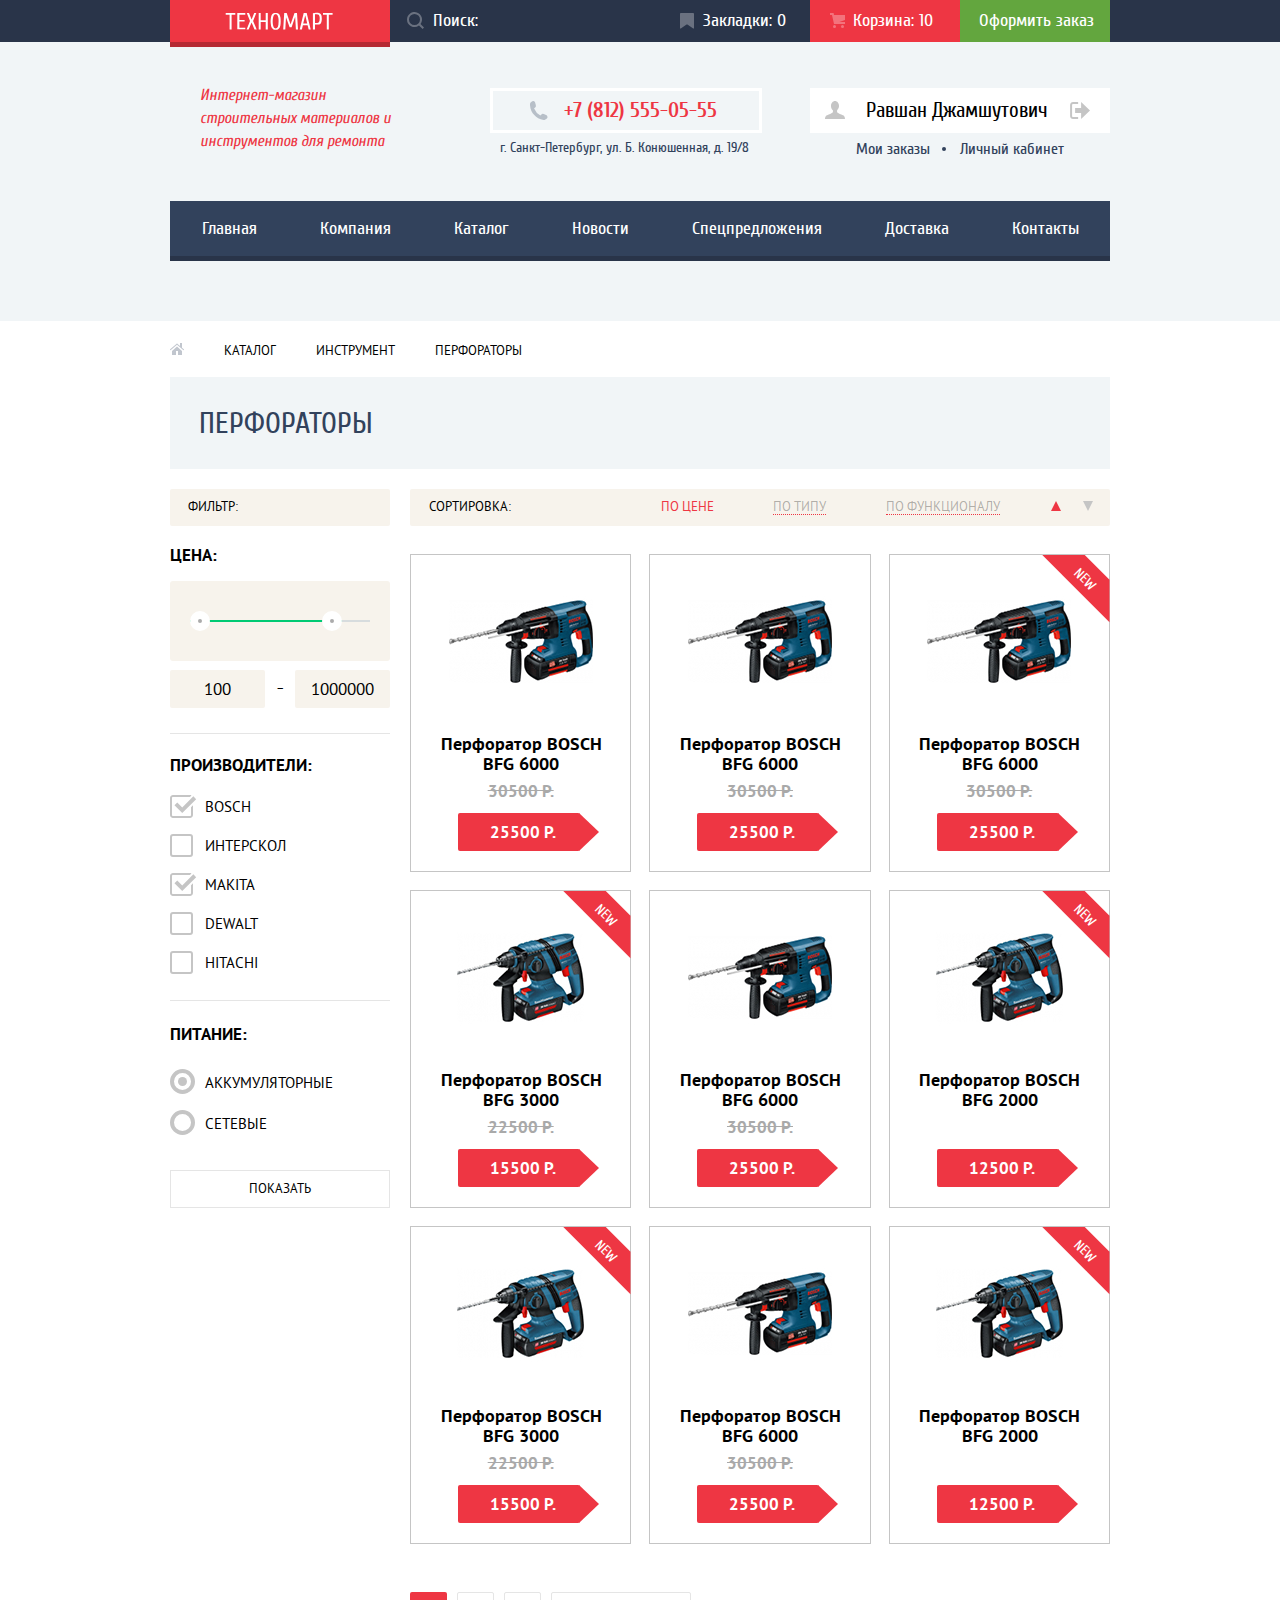
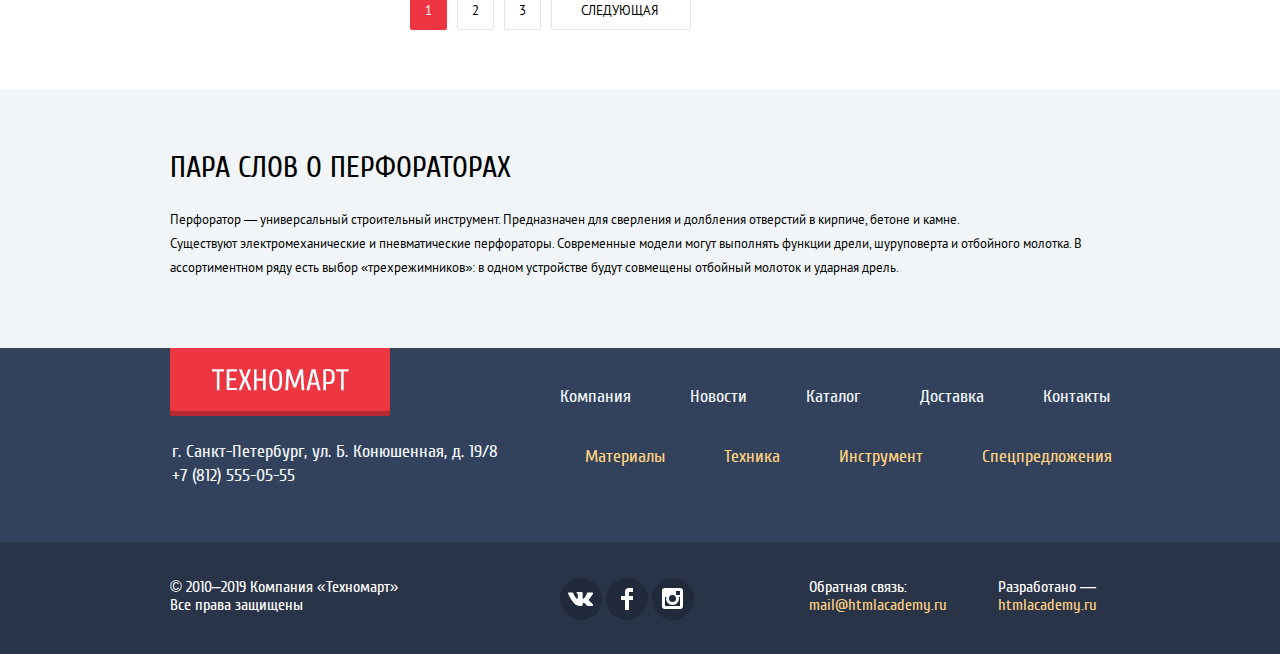
==== commit b47ec899: "Проект собран" ====
--- a/catalog.html
+++ b/catalog.html
@@ -5,7 +5,7 @@
     <title>Каталог товаров интернет-магазина "Техномарт"</title>
     <link href="https://fonts.googleapis.com/css2?family=Cuprum:ital,wght@0,400;0,700;1,400&display=swap" rel="stylesheet">
     <link rel="stylesheet" href="css/normalize.css">
-    <link rel="stylesheet" href="css/style.css">
+    <link rel="stylesheet" href="css/min-style.css">
   </head>
   <body>
     <header class="page__header inner-page__header">
--- a/css/min-style.css
+++ b/css/min-style.css
@@ -0,0 +1 @@
+@font-face{font-family:'Cuprum';font-style:normal;font-weight:400;src:local('Cuprum Regular'),local('Cuprum-Regular'),url('../fonts/cuprum.woff2')format('woff2'),url('../fonts/cuprum.woff')format('woff')}@font-face{font-family:'Cuprum';font-style:italic;font-weight:400;src:local('Cuprum Italic'),local('Cuprum-Italic'),url('../fonts/cuprumitalic.woff2')format('woff2'),url('../fonts/cuprumitalic.woff')format('woff')}@font-face{font-family:'Cuprum';font-style:normal;font-weight:700;src:local('Cuprum Bold'),local('Cuprum-Bold'),url('../fonts/cuprumbold.woff2')format('woff2'),url('../fonts/cuprumbold.woff')format('woff')}@font-face{font-family:'Cuprum';font-style:italic;font-weight:700;src:local('Cuprum Bold Italic'),local('Cuprum-BoldItalic'),url('../fonts/cuprumbolditalic.woff2')format('woff2'),url('../fonts/cuprumbolditalic.woff')format('woff')}@font-face{font-family:'PT Sans';font-style:normal;font-weight:400;src:local('PT Sans'),local('PTSans-Regular'),url('../fonts/ptsans.woff2')format('woff2'),url('../fonts/ptsans.woff')format('woff')}@font-face{font-family:'PT Sans';font-style:normal;font-weight:700;src:local('PT Sans Bold'),local('PTSans-Bold'),url('../fonts/ptsansbold.woff2')format('woff2'),url('../fonts/ptsansbold.woff')format('woff')}@-webkit-keyframes shake{0%,100%{-webkit-transform:translateX(0);transform:translateX(0)}10%,30%,50%,70%,90%{-webkit-transform:translateX(-10px);transform:translateX(-10px)}20%,40%,60%,80%{-webkit-transform:translateX(10px);transform:translateX(10px)}}@keyframes shake{0%,100%{-webkit-transform:translateX(0);transform:translateX(0)}10%,30%,50%,70%,90%{-webkit-transform:translateX(-10px);transform:translateX(-10px)}20%,40%,60%,80%{-webkit-transform:translateX(10px);transform:translateX(10px)}}@-webkit-keyframes form--drop{0%{-webkit-transform:translateY(-2000px);transform:translateY(-2000px)}70%{-webkit-transform:translateY(30px);transform:translateY(30px)}90%{-webkit-transform:translateY(-10px);transform:translateY(-10px)}100%{-webkit-transform:translateY(0);transform:translateY(0)}}@keyframes form--drop{0%{-webkit-transform:translateY(-2000px);transform:translateY(-2000px)}70%{-webkit-transform:translateY(30px);transform:translateY(30px)}90%{-webkit-transform:translateY(-10px);transform:translateY(-10px)}100%{-webkit-transform:translateY(0);transform:translateY(0)}}@-webkit-keyframes drop{0%{-webkit-transform:translateY(-2000px);transform:translateY(-2000px)}100%{-webkit-transform:translateY(0);transform:translateY(0)}}@keyframes drop{0%{-webkit-transform:translateY(-2000px);transform:translateY(-2000px)}100%{-webkit-transform:translateY(0);transform:translateY(0)}}@-webkit-keyframes swipe{0%{-webkit-transform:translateY(2000px);transform:translateY(2000px)}100%{-webkit-transform:translateY(0);transform:translateY(0)}}@keyframes swipe{0%{-webkit-transform:translateY(2000px);transform:translateY(2000px)}100%{-webkit-transform:translateY(0);transform:translateY(0)}}:root{--white:#FFFFFF;--black:#000000;--basic-red:#EE3643;--basic-blue:#32425C;--basic-background:#F1F5F7;--basic-border:#EAEAEA;--basic-darkblue:#293449;--basic-green:#63A63E;--basic-lightgray:#C5C5C5;--basic-gray:#3D546F;--special-aquablue:#3BBCE3;--special-darkgreen:#367315;--special-lightgreen:#8ED78F;--special-orange:#FFBF47;--special-lightorange:#FFC047;--special-darkyellow:#FFD180;--special-lilac:#DC91D8;--special-gray:#A9A9A9;--special-middlegray:#E5E5E5;--special-lightgray:#F4F4F4;--special-lightbrown:#F9F5F0;--special-brown:#F7F3EC;--social-background:#212A3A;--special-inset:#405069;--white-opacity:rgba(255,255,255,0.5);--white-opacity-5:rgba(255,255,255,0.05);--white-opacity-25:rgba(255,255,255,0.25);--white-opacity-30:rgba(255,255,255,0.3);--gray-opacity-30:rgba(197,197,197,0.3);--darkgray-opacity-50:rgba(241,245,247,0.5);--brown-opacity-30:rgba(169,169,169,0.3);--black-opacity-24:rgba(0,0,0,0.24);--black-opacity-30:rgba(0,0,0,0.3);--darkyellow-opacity-50:rgba(255,209,128,0.5);--hover-red:#ca2c37;--hover-green:#5FBB2D;--hover-blue:#293449;--active-green:#518534;--active-blue:#161D29;--active-red:#ba2732;--rest-gray:#C5C5C5;--hover-gray:#B5B5B5;--line-gray:#D7DCDE;--line-green:#00CA74;--circle-gray:#ABABAB}body{position:relative;margin:0;padding:0;color:var(--black);font-family:"Cuprum","PT Sans",sans-serif;font-size:18px;line-height:24px;font-weight:400;background-color:var(--white)}a{text-decoration:none}img{max-width:100%;height:auto}.button{color:inherit;font-size:14px;line-height:18px;text-transform:uppercase;background-color:var(--basic-red);cursor:pointer}.button:hover,.button:focus{background-color:var(--hover-red)}.button-active{background-color:var(--active-red)}.visually-hidden:not(:focus):not(active),input[type="radio"].visually-hidden,input[type="checkbox"].visually-hidden{position:absolute;width:1px;height:1px;margin:-1px;padding:0;border:0;white-space:nowrap;-webkit-clip-path:inset(100%);clip-path:inset(100%);clip:rect(0 0 0 0);overflow:hidden}.new-item::before{content:"";position:absolute;top:8px;right:-25px;width:35px;height:0;border-bottom:30px solid var(--basic-red);border-left:30px solid transparent;border-right:30px solid transparent;-webkit-transform:rotate(45deg);transform:rotate(45deg);z-index:1}.new-item::after{content:"new";position:absolute;top:18px;right:3px;width:30px;height:0;color:var(--white);font-size:14px;line-height:18px;text-transform:uppercase;text-align:center;-webkit-transform:rotate(45deg);transform:rotate(45deg);z-index:1}.section__wrapper{display:-webkit-box;display:-ms-flexbox;display:flex;-webkit-box-pack:justify;-ms-flex-pack:justify;justify-content:space-between;-webkit-box-align:start;-ms-flex-align:start;align-items:start;margin-bottom:20px;padding-right:14px;background-color:var(--special-lightbrown)}.section__button{-ms-flex-item-align:center;-ms-grid-row-align:center;align-self:center;padding:11px 24px 9px 24px;color:var(--white)}.page{height:100%}.page__body{display:-ms-grid;display:grid;-ms-grid-rows:-webkit-min-content 1fr -webkit-min-content;-ms-grid-rows:min-content 1fr min-content;grid-template-rows:-webkit-min-content 1fr -webkit-min-content;grid-template-rows:min-content 1fr min-content;-ms-flex-line-pack:start;align-content:start;min-height:100%}.container{max-width:960px;margin:0 auto;padding-left:10px;padding-right:10px;-webkit-box-sizing:border-box;box-sizing:border-box}.page__header{background-color:var(--basic-background)}.inner-page .page__header{margin-bottom:0}.header-top{margin-bottom:42px;color:var(--white);background-color:var(--basic-darkblue)}.header-top .container{display:-webkit-box;display:-ms-flexbox;display:flex;-ms-flex-wrap:wrap;flex-wrap:wrap}.header-top__logo,.header-top__logo:hover,.header-top__logo:focus{-ms-flex-item-align:center;-ms-grid-row-align:center;align-self:center;position:relative;padding:12px 57px 12px 55px;color:var(--white);line-height:0;background-color:var(--basic-red);cursor:pointer}.header-top__logo::after{content:"";position:absolute;bottom:-5px;right:0;width:100%;height:5px;background-color:var(--basic-red);-webkit-box-shadow:inset 0 -5px 0 var(--black-opacity-24);box-shadow:inset 0 -5px 0 var(--black-opacity-24)}.header-top__logo:active{background-color:var(--active-red)}.search-form{-webkit-box-flex:1;-ms-flex-positive:1;flex-grow:1;-ms-flex-item-align:center;-ms-grid-row-align:center;align-self:center;position:relative}.search-form__icon{position:absolute;top:12px;left:17px;width:17px;height:17px;opacity:0.3}.search-form__input:hover ~ .search-form__icon{opacity:1}.search-form__input:focus ~ .search-form__icon{opacity:1}.search-form__input:focus ~ .search-form__icon path{fill:var(--basic-red)}.search-form__input{width:100%;padding:9px 20px 9px 43px;color:inherit;line-height:24px;background-color:var(--basic-darkblue);border:none;cursor:pointer}.search-form__input:focus{color:var(--black);background-color:var(--white)}.search-form__input::-webkit-input-placeholder{color:var(--white)}.search-form__input::-moz-placeholder{color:var(--white)}.search-form__input:-ms-input-placeholder{color:var(--white)}.search-form__input::-ms-input-placeholder{color:var(--white)}.search-form__input::placeholder{color:var(--white)}.header-top__buttons{display:-webkit-box;display:-ms-flexbox;display:flex;-ms-flex-wrap:wrap;flex-wrap:wrap;-webkit-box-pack:end;-ms-flex-pack:end;justify-content:flex-end;min-width:450px}.header-top__button{position:relative;min-width:150px;padding:9px 24px 9px 43px;color:inherit;border:none;-webkit-box-sizing:border-box;box-sizing:border-box}.header-top__button--bookmark::before{content:"";position:absolute;top:13px;left:20px;width:14px;height:16px;background-image:url("../img/icon-bookmark.svg");background-repeat:no-repeat;opacity:0.3}.header-top__button--bookmark:hover::before,.header-top__button--bookmark:focus::before{opacity:1}.header-top__button--bookmark:active{color:var(--white-opacity);background-color:var(--active-blue)}.header-top__button--bookmark:active::before{opacity:0.3}.header-top__button--cart::before{content:"";position:absolute;top:13px;left:20px;width:15px;height:15px;background-image:url("../img/icon-cart.svg");background-repeat:no-repeat;opacity:0.3}.header-top__button--cart:hover::before,.header-top__button--cart:focus::before{opacity:1}.header-top__button--cart:active{color:var(--white-opacity);background-color:var(--active-blue)}.header-top__button--cart:active::before{opacity:0.3}.header-top__button--cart_full{background-color:var(--basic-red)}.header-top__button_order{padding:9px 16px 9px 19px;background-color:var(--basic-green);cursor:pointer}.header-top__button_order:hover,.header-top__button_order:focus{background-color:var(--hover-green)}.header-top__button_order:active{color:var(--white-opacity);background-color:var(--basic-green)}.header-center{margin-bottom:40px}.header-center{display:-webkit-box;display:-ms-flexbox;display:flex;-ms-flex-wrap:wrap;flex-wrap:wrap;-webkit-box-pack:justify;-ms-flex-pack:justify;justify-content:space-between}.header-center__promo{max-width:300px;margin:0;padding:0 73px 0 30px;color:var(--basic-red);font-size:16px;line-height:23px;font-style:italic;-webkit-box-sizing:border-box;box-sizing:border-box}.header-center__contacts{display:-webkit-box;display:-ms-flexbox;display:flex;-webkit-box-orient:vertical;-webkit-box-direction:normal;-ms-flex-direction:column;flex-direction:column;-webkit-box-align:start;-ms-flex-align:start;align-items:start;min-width:300px;margin-top:4px;text-align:left}.header-contacts__phone{position:relative;padding:4px 42px 5px 71px;color:var(--basic-red);font-size:21px;line-height:30px;font-weight:700;font-style:normal;border:3px solid var(--white);-webkit-box-sizing:border-box;box-sizing:border-box}.header-contacts__phone::before{content:"";position:absolute;top:10px;left:36px;width:19px;height:19px;background-image:url("../img/icon-phone.svg");background-repeat:no-repeat}.header-contacts__address{padding:3px 10px 0 10px;color:var(--basic-blue);font-size:14px;line-height:24px;font-style:normal}.login-form{display:-webkit-box;display:-ms-flexbox;display:flex;-ms-flex-wrap:wrap;flex-wrap:wrap;-webkit-box-pack:end;-ms-flex-pack:end;justify-content:flex-end;-ms-flex-line-pack:start;align-content:start;width:300px;margin-top:4px}.login-form__button{position:relative;padding:12px 27px 12px 45px;color:var(--black);font-size:21px;line-height:21px;background-color:var(--white)}.login-form__button:not(:first-child){margin-left:10px}.login-form__button:hover,.login-form__button:focus{color:var(--basic-red)}.login-form__button:active{color:var(--basic-lightgray)}.login-form__button--link-img{position:absolute;top:14px;left:19px;width:21px;height:17px}.login-form__button:hover > .login-form__button--link-img > path,.login-form__button:focus > .login-form__button--link-img > path{fill:var(--basic-gray)}.login-form__button:active > .login-form__button--link-img > path{fill:var(--basic-lightgray)}.login-form__button--registration{padding:12px 24px}.account{margin-top:4px}.account__info{display:-webkit-box;display:-ms-flexbox;display:flex;-ms-flex-wrap:wrap;flex-wrap:wrap;min-width:300px;margin-bottom:4px;font-size:21px;line-height:21px;background-color:var(--white)}.account__button,.account__button--user:hover,.account__button--user:focus{color:var(--black)}.account__button--user{position:relative;padding:12px 20px 12px 56px}.account__button--user > svg{position:absolute;top:13px;left:15px;width:20px;height:18px}.account__button--user:hover > .account__button--user-img > path,.account__button--user:focus > .account__button--user-img > path{fill:var(--basic-gray)}.account__button--user:active{color:var(--basic-lightgray)}.account__button--user:active > .account__button--user-img > path{fill:var(--basic-lightgray)}.account__button--logout{position:relative;color:var(--basic-lightgray)}.account__button--logout-img{position:absolute;top:14px;left:2px;width:20px;height:18px}.account__button--logout-img:hover > path,.account__button--logout-img:focus > path{fill:var(--basic-gray)}.account__button--logout-img:active > path{fill:var(--basic-lightgray)}.account__menu{display:-webkit-box;display:-ms-flexbox;display:flex;-ms-flex-wrap:wrap;flex-wrap:wrap;-webkit-box-pack:center;-ms-flex-pack:center;justify-content:center;margin:0;padding:0;list-style:none}.account__link{position:relative;padding-left:30px;color:var(--basic-blue);font-size:16px;line-height:18px}.account__item:not(:first-child)> .account__link::before{content:"";position:absolute;top:7px;left:12px;width:4px;height:4px;background-color:var(--basic-blue);border-radius:50%}.account__item:first-child > .account__link{padding-left:0}.account__link:hover,.account__link:focus{color:var(--basic-red)}.account__menu:hover .account__link::before,.account__menu:focus .account__link::before{background-color:var(--basic-red)}.account__link:active{color:var(--basic-lightgray)}.account__menu:active .account__link::before{background-color:var(--basic-lightgray)}.header-bottom{padding-bottom:65px;color:var(--white);background-color:var(--basic-background)}.header__navigation{position:relative;background-color:var(--basic-blue)}.header__navigation::after{content:"";position:absolute;bottom:-5px;right:0;width:100%;height:5px;background-color:var(--basic-blue);-webkit-box-shadow:inset 0 -5px 0 var(--basic-darkblue);box-shadow:inset 0 -5px 0 var(--basic-darkblue)}.main-navigation__list{display:-webkit-box;display:-ms-flexbox;display:flex;-ms-flex-wrap:wrap;flex-wrap:wrap;-webkit-box-pack:start;-ms-flex-pack:start;justify-content:flex-start;margin:0;padding:0;list-style:none}.main-navigation__item{-webkit-box-flex:1;-ms-flex-positive:1;flex-grow:1;display:-webkit-box;display:-ms-flexbox;display:flex}.main-navigation__link{-webkit-box-flex:1;-ms-flex-positive:1;flex-grow:1;display:inline-block;vertical-align:top;padding:16px 20px 15px 20px;color:inherit;text-align:center;cursor:pointer}.main-navigation__link:hover,.main-navigation__link:focus{background-color:var(--basic-darkblue)}.main-navigation__link:active{color:var(--white-opacity)}.main-navigation__current-link:hover,.main-navigation__current-link:focus,.main-navigation__current-link:active{color:inherit;background-color:var(--basic-blue);cursor:default}.features{margin-bottom:59px;padding-top:59px}.features__wrapper{display:-ms-grid;display:grid;-ms-grid-columns:1fr 20px 1fr 20px 1fr;grid-template-columns:1fr 1fr 1fr;-ms-grid-rows:auto 20px auto 20px auto;grid-template-rows:auto auto auto;grid-gap:20px;-webkit-box-align:start;-ms-flex-align:start;align-items:start;grid-template-areas:"f1 f2 f3" "sl sl f4" "sl sl f5";margin:0;padding:0;list-style:none;color:var(--white)}.features__item:nth-child(1){-ms-grid-row:1;-ms-grid-column:1;grid-area:f1;background-color:var(--special-orange)}.features__item:nth-child(2){-ms-grid-row:1;-ms-grid-column:3;grid-area:f2;background-color:var(--special-aquablue)}.features__item:nth-child(3){-ms-grid-row:1;-ms-grid-column:5;grid-area:f3;background-color:var(--special-lilac)}.features__item:nth-child(4){-ms-grid-row:3;-ms-grid-column:5;grid-area:f4;background-color:var(--special-lightgreen)}.features__item:nth-child(5){-ms-grid-row:5;-ms-grid-column:5;grid-area:f5;background-color:var(--special-lightorange)}.features__item{display:-webkit-box;display:-ms-flexbox;display:flex;-ms-flex-wrap:wrap;flex-wrap:wrap;-webkit-box-pack:start;-ms-flex-pack:start;justify-content:flex-start;position:relative;padding:20px 10px 21px 23px;color:var(--white);background-color:var(--special-orange);cursor:default}.features__item--title{margin:0 0 14px;font-size:24px;line-height:30px;font-weight:700}.features__button{display:inline-block;vertical-align:top;min-width:135px;padding:10px 24px 10px 23px;color:inherit;font-size:14px;line-height:18px;text-transform:uppercase;background-color:var(--white-opacity-30);border:none;-webkit-box-sizing:border-box;box-sizing:border-box;cursor:pointer}.features__button:hover,.features__button:focus{background-color:var(--gray-opacity-30)}.features__button:active{background-color:var(--brown-opacity-30)}.features__item > img{margin:0 auto;-o-object-fit:contain;object-fit:contain}.features__slider{-ms-grid-row:3;-ms-grid-row-span:3;-ms-grid-column:1;-ms-grid-column-span:3;grid-area:sl;position:relative;color:var(--white)}.features-slider__item{display:none;position:relative;max-height:266px}.slider-item img{max-width:620px;max-height:266px;-o-object-fit:contain;object-fit:contain}.slider-item__wrapper{position:absolute;top:23px;left:24px}.slider-item__title{margin:0 0 5px;font-size:36px;line-height:36px;font-weight:700;text-transform:uppercase}.slider-item__info{margin:0}.slider-item__link{display:inline-block;vertical-align:top;position:absolute;left:24px;bottom:27px;margin:0;padding:11px 46px 9px}.features-slider__controls{position:absolute;left:295px;bottom:36px;line-height:0;z-index:1}.features-slider__controls > label{display:inline-block;vertical-align:top;position:relative;width:10px;height:10px;margin-left:5px;padding:2px;background-color:var(--white);border-radius:50%;-webkit-box-sizing:border-box;box-sizing:border-box;cursor:pointer}.features-slider__controls > label:first-child{margin-left:0}#slider__radio_1:focus ~ .features-slider__controls label[for="slider__radio_1"],#slider__radio_2:focus ~ .features-slider__controls label[for="slider__radio_2"]{outline:5px auto -webkit-focus-ring-color}#slider__radio_1:checked ~ .features-slider__list #slide-1,#slider__radio_2:checked ~ .features-slider__list #slide-2{display:block}#slider__radio_1:checked ~ .features-slider__controls label[for="slider__radio_1"]:after,#slider__radio_2:checked ~ .features-slider__controls label[for="slider__radio_2"]:after{content:"";position:absolute;width:6px;height:6px;background-color:var(--basic-red);border-radius:50%}.features-slider__button{position:absolute;width:23px;height:41px;margin:0;padding:0;background-color:transparent;border:none;cursor:pointer}.features-slider__button--next{top:122px;right:20px}.features-slider__button--prev{top:122px;left:20px}.features-slider__button--next::before{content:"";position:absolute;top:0;right:0;width:23px;height:41px;background-image:url("../img/icon-left.svg");background-repeat:no-repeat;-webkit-transform:rotate(180deg);transform:rotate(180deg)}.features-slider__button--prev::before{content:"";position:absolute;top:0;left:0;width:23px;height:41px;background-image:url("../img/icon-left.svg");background-repeat:no-repeat}.grid-module{margin-bottom:70px}.grid-module__header{display:-webkit-box;display:-ms-flexbox;display:flex;-ms-flex-wrap:wrap;flex-wrap:wrap;-webkit-box-pack:justify;-ms-flex-pack:justify;justify-content:space-between;-webkit-box-align:center;-ms-flex-align:center;align-items:center;margin-bottom:20px;padding:25px 14px 26px 25px;background-color:var(--special-lightbrown)}.grid-module__title{margin:0;padding:0 0 1px 3px;color:var(--basic-blue);font-size:30px;line-height:30px;font-weight:400;text-transform:uppercase}.grid-module__button{margin-left:auto;padding:11px 24px 9px 24px;color:var(--white)}.grid-module__list{display:-ms-grid;display:grid;-ms-grid-columns:1fr 20px 1fr 20px 1fr 20px 1fr;grid-template-columns:1fr 1fr 1fr 1fr;grid-gap:20px;margin:0;padding:0;list-style:none}.goods__item{display:-webkit-box;display:-ms-flexbox;display:flex;-ms-flex-wrap:wrap;flex-wrap:wrap;-webkit-box-orient:vertical;-webkit-box-direction:normal;-ms-flex-direction:column;flex-direction:column;-webkit-box-align:center;-ms-flex-align:center;align-items:center;position:relative;padding-top:5px;padding-bottom:20px;text-align:center;border:1px solid var(--basic-lightgray);-webkit-box-sizing:border-box;box-sizing:border-box;cursor:default}.goods__item:hover{-webkit-box-shadow:0 4px 20px var(--black-opacity-24);box-shadow:0 4px 20px var(--black-opacity-24)}.goods__item:hover .goods__button-wrapper{display:-webkit-box;display:-ms-flexbox;display:flex}.goods__image-wrapper{display:-webkit-box;display:-ms-flexbox;display:flex;-ms-flex-wrap:wrap;flex-wrap:wrap;-webkit-box-align:center;-ms-flex-align:center;align-items:center;width:184px;min-height:164px;margin-bottom:10px}.goods__image-wrapper > img{max-width:184px;max-height:164px;margin:0 auto;-o-object-fit:contain;object-fit:contain}.goods__info-wrapper{display:-webkit-box;display:-ms-flexbox;display:flex;-webkit-box-orient:vertical;-webkit-box-direction:normal;-ms-flex-direction:column;flex-direction:column;-webkit-box-pack:justify;-ms-flex-pack:justify;justify-content:space-between;-webkit-box-flex:1;-ms-flex-positive:1;flex-grow:1}.goods__title{margin:0;padding:0 17px 8px 18px;font-family:"PT Sans",sans-serif;font-size:18px;line-height:20px;font-weight:700}.goods__price--old{margin:0 auto 13px;color:var(--special-gray);font-family:"PT Sans",sans-serif;font-size:17px;line-height:18px;font-weight:700;text-align:center;text-transform:uppercase}.goods__price{position:relative;margin:0 auto 0 47px;padding:10px 24px 10px 32px;color:var(--white);font-family:"PT Sans",sans-serif;font-size:17px;line-height:18px;font-weight:700;text-align:center;text-transform:uppercase;background-color:var(--basic-red);border-radius:2px}.goods__price::after{content:"";position:absolute;top:0;right:-19px;border-left:20px solid var(--basic-red);border-top:19px solid transparent;border-bottom:19px solid transparent}.goods__button-wrapper{display:none;-webkit-box-orient:vertical;-webkit-box-direction:normal;-ms-flex-direction:column;flex-direction:column;position:absolute;top:0;left:0;margin:0 auto;padding:38px 43px 35px 41px;background-color:var(--white)}.goods__button--buy{position:relative;margin-bottom:10px;padding:10px 40px 10px 53px;color:var(--white);font-size:14px;line-height:18px;text-transform:uppercase;background-color:var(--basic-green);border:none;border-radius:2px;-webkit-box-shadow:inset 0 -3px 0 var(--special-darkgreen);box-shadow:inset 0 -3px 0 var(--special-darkgreen)}.goods__item:hover .goods__button--buy{-webkit-animation:drop 0.3s;animation:drop 0.3s}.goods__button--buy::before{content:"";position:absolute;width:15px;height:15px;left:30px;background-image:url("../img/icon-cart.svg");background-repeat:no-repeat;opacity:0.3}.goods__button--buy:hover,.goods__button--buy:focus{background-color:var(--hover-green)}.goods__button--buy:active{background-color:var(--active-green)}.goods__button--add-bookmark{padding:8px 31px 6px 30px;color:var(--basic-blue);font-size:14px;line-height:18px;text-transform:uppercase;background:transparent;border:3px solid var(--basic-green);border-radius:2px}.goods__item:hover .goods__button--add-bookmark{-webkit-animation:swipe 0.4s;animation:swipe 0.4s}.goods__button--add-bookmark:hover,.goods__button--add-bookmark:focus{background:transparent;border:3px solid var(--basic-blue)}.goods__button--add-bookmark:active{color:var(--basic-lightgray);border:3px solid var(--basic-lightgray)}.brands .grid-module__header{padding-right:19px}.brands .grid-module__button{padding:11px 38px 9px 39px}.brands__item{display:-webkit-box;display:-ms-flexbox;display:flex;width:220px;height:145px;border:1px solid var(--special-middlegray);-webkit-box-sizing:border-box;box-sizing:border-box}.brands__link{display:-webkit-box;display:-ms-flexbox;display:flex;width:100%;height:100%;-o-object-fit:contain;object-fit:contain}.brands__link > img{max-width:220px;max-height:145px;margin:0 auto;-o-object-fit:contain;object-fit:contain}.brands__item:hover,.brands__item:focus{-webkit-box-shadow:0 4px 20px var(--black-opacity-24);box-shadow:0 4px 20px var(--black-opacity-24)}.brands__item:active{-webkit-box-shadow:0 4px 20px var(--black-opacity-24);box-shadow:0 4px 20px var(--black-opacity-24);opacity:0.5}.services{margin-bottom:70px;padding-top:64px;padding-bottom:52px;background-color:var(--basic-background);cursor:default}.services__title{margin:0 0 24px;padding:0;font-size:30px;line-height:30px;font-weight:400;text-transform:uppercase;color:var(--black)}.services__info{margin:0 0 23px;font-family:"PT Sans",sans-serif;font-size:13px;line-height:24px;font-weight:400}.services__slider{display:-ms-grid;display:grid;-ms-grid-columns:300px 20px 620px;grid-template-columns:300px 620px;grid-gap:20px}.services-slider__buttons{display:-webkit-box;display:-ms-flexbox;display:flex;-webkit-box-orient:vertical;-webkit-box-direction:normal;-ms-flex-direction:column;flex-direction:column;position:relative;max-width:240px;margin:0;padding:49px 0 49px 0;-webkit-box-sizing:border-box;box-sizing:border-box}.services-slider__buttons--shadow::after{content:"";position:absolute;right:0;top:0;width:10px;height:279px;background-image:url("../img/shadow.png");background-repeat:no-repeat}.services-slider__button{padding:14px 22px 17px 22px;color:var(--white);font-size:21px;line-height:30px;font-weight:700;text-align:left;background-color:var(--basic-blue);border:none;-webkit-box-shadow:0 1px 0 var(--basic-darkblue),inset 0 1px 0 var(--special-inset);box-shadow:0 1px 0 var(--basic-darkblue),inset 0 1px 0 var(--special-inset);-webkit-box-sizing:border-box;box-sizing:border-box;cursor:pointer}.services-slider__button:hover,.services-slider__button:focus{color:var(--white);background-color:var(--hover-blue)}.services-slider__button--current,.services-slider__button--current:hover,.services-slider__button--current:focus,.services-slider__button--current:active{color:var(--basic-blue);background-color:var(--white);-webkit-box-shadow:none;box-shadow:none}.services-slider__list{margin:0;padding:0;list-style:none}.services-slider__item{display:none;-webkit-box-orient:vertical;-webkit-box-direction:normal;-ms-flex-direction:column;flex-direction:column;-webkit-box-align:start;-ms-flex-align:start;align-items:start;position:relative;padding-top:46px}.services-slider__item--current{display:-webkit-box;display:-ms-flexbox;display:flex}.services-slider__item:nth-child(1)::after{content:"";position:absolute;top:67px;right:0;width:468px;height:261px;background-image:url("../img/services__slider-1.png");background-repeat:no-repeat}.services-slider__item:nth-child(2)::after{content:"";position:absolute;top:65px;right:0;width:389px;height:261px;background-image:url("../img/services__slider-2.png");background-repeat:no-repeat}.services-slider__item:nth-child(3)::after{content:"";position:absolute;top:65px;right:0;width:465px;height:261px;background-image:url("../img/services__slider-3.png");background-repeat:no-repeat}.services-slider__title{margin:0 0 30px;padding:0;color:var(--basic-blue);font-size:30px;line-height:30px;font-weight:400;text-transform:uppercase}.services-slider__info{max-width:380px;margin:0;padding:0;font-family:"PT Sans",sans-serif;font-size:13px;line-height:24px;z-index:2}.services-slider__info--credit{margin-bottom:26px}.services-slider__button--credit{display:inline-block;vertical-align:top;padding:10px 25px;color:var(--white)}.about-us{margin-bottom:70px}.about-us .container{display:-ms-grid;display:grid;-ms-grid-columns:2fr 40px 1fr;grid-template-columns:2fr 1fr;grid-gap:40px}.about-us__title{margin:0 0 23px;padding:0;color:var(--black);font-size:30px;line-height:30px;font-weight:400;text-transform:uppercase}.about-us__content{margin:0 0 26px;font-family:"PT Sans",sans-serif;font-size:13px}.contacts-content{margin-bottom:32px}.about-us__delivery{margin:0 0 3px;font-family:"PT Sans",sans-serif;font-size:13px}.delivery__list{margin:0 0 20px;padding:0;list-style:none}.delivery__item{position:relative;margin-bottom:12px;padding-left:37px}.delivery__item:last-child{margin-bottom:0}.delivery__item::before{content:"";position:absolute;top:10px;left:0;width:25px;height:2px;background-color:var(--basic-red)}.about-us__button{display:inline-block;vertical-align:top;margin:0;padding:11px 40px 9px;color:var(--white);border:none}.about-us__button_contacts{width:100%}.about-us__contacts > img{max-width:300px;max-height:158px;margin-bottom:20px;-o-object-fit:contain;object-fit:contain}.inner-page__catalog{display:-ms-grid;display:grid;-ms-grid-columns:1fr 20px 1fr 20px 1fr 20px 1fr;grid-template-columns:1fr 1fr 1fr 1fr;-ms-grid-rows:auto;grid-template-rows:auto;grid-gap:20px;margin-bottom:48px}.inner-page__catalog > *:nth-child(1){-ms-grid-row:1;-ms-grid-column:1}.inner-page__catalog > *:nth-child(2){-ms-grid-row:1;-ms-grid-column:3}.inner-page__catalog > *:nth-child(3){-ms-grid-row:1;-ms-grid-column:5}.inner-page__catalog > *:nth-child(4){-ms-grid-row:1;-ms-grid-column:7}.breadcrumbs{display:-webkit-box;display:-ms-flexbox;display:flex;-ms-flex-wrap:wrap;flex-wrap:wrap;margin:0;padding:21px 0 17px;color:var(--black);font-family:"PT Sans",sans-serif;font-size:13px;line-height:18px;text-transform:uppercase;list-style:none}.breadcrumbs__item{position:relative;margin-right:40px}.breadcrumbs__link{position:relative;margin:0;padding:0;color:inherit}.breadcrumbs__link:last-child{margin-right:0}.breadcrumbs__item:not(:last-child).breadcrumbs__link::after{content:"";position:absolute;width:8px;height:14px;top:0;right:-25px;background-image:url("../img/icon-right-small.svg");background-repeat:no-repeat}.breadcrumbs__item:not(:first-child).breadcrumbs__link:focus::after{outline:none}.breadcrumbs__item:first-child > .breadcrumbs__link:focus::before{outline:5px auto -webkit-focus-ring-color}.inner-page__title{margin:0 0 20px;padding:32px 29px 30px 29px;color:var(--basic-blue);font-size:30px;line-height:30px;font-weight:400;text-transform:uppercase;background-color:var(--basic-background)}.filter{-ms-grid-column-span:1;grid-column-end:span 1}.filter__title{margin:0;padding:9px 18px 10px 18px;font-family:"PT Sans",sans-serif;font-size:13px;line-height:18px;font-weight:400;text-transform:uppercase;background-color:var(--special-brown);border-radius:2px}.filter-section{margin:0;padding:0;border:none}.filter-section:not(:last-of-type){border-bottom:1px solid var(--special-middlegray)}.filter-section__price{padding-top:14px;padding-bottom:25px}.filter-section__brands{padding-top:16px;padding-bottom:26px}.filter-section__energy{padding-top:18px;padding-bottom:34px}.filter-section__title{margin:0;padding-bottom:0;font-family:"PT Sans",sans-serif;font-size:17px;line-height:30px;font-weight:700;text-transform:uppercase}.filter-section__price > .filter-section__title{margin-bottom:11px}.filter-section__brands > .filter-section__title{margin-bottom:15px}.filter-section__energy > .filter-section__title{margin-bottom:21px}.price-range{position:relative;margin-bottom:9px;padding:39px 20px;background-color:var(--special-brown);border-radius:3px}.price-range__range{width:180px;height:2px;background-color:var(--line-gray)}.price-range__range--current{position:relative;width:152px;height:2px;background-color:var(--line-green)}.price-range__range--min,.price-range__range--max{cursor:pointer}.price-range__range--min::before{content:"";position:absolute;top:-9px;left:0;width:4px;height:4px;background-color:var(--circle-gray);border:8px solid var(--white);border-radius:50%}.price-range__range--max::before{content:"";position:absolute;top:-9px;right:0;width:4px;height:4px;background-color:var(--circle-gray);border:8px solid var(--white);border-radius:50%}.price{display:-webkit-box;display:-ms-flexbox;display:flex;-webkit-box-pack:justify;-ms-flex-pack:justify;justify-content:space-between;-webkit-box-align:center;-ms-flex-align:center;align-items:center}.price__element{display:block;margin:0}.price__element > input[type="number"]{width:95px;margin:0;padding:10px;font-family:"PT Sans",sans-serif;font-size:17px;line-height:18px;text-align:center;background-color:var(--special-brown);border:none;border-radius:2px;-webkit-box-sizing:border-box;box-sizing:border-box}.price__element > input[type=number]::-webkit-inner-spin-button,.price__element > input[type=number]::-webkit-outer-spin-button{-webkit-appearance:none;margin:0}.filter-section__list,.filter-energy__list{margin:0;padding:0;list-style:none}.filter-brands__item{display:-webkit-box;display:-ms-flexbox;display:flex;-webkit-box-align:center;-ms-flex-align:center;align-items:center;position:relative;min-height:23px}.filter-energy__item{display:-webkit-box;display:-ms-flexbox;display:flex;-webkit-box-align:center;-ms-flex-align:center;align-items:center;min-height:25px}.filter-brands__item:not(:last-child),.filter-energy__item:not(:last-child){margin-bottom:16px}.filter-brands__item > label,.filter-energy__item > label{padding-left:35px;font-family:"PT Sans",sans-serif;font-size:15px;line-height:19px;text-transform:uppercase;cursor:pointer}.filter-energy__item > label{position:relative}.checked{display:none;position:absolute;left:0;top:0}.filter-brands__item > label::before{content:"";position:absolute;width:23px;height:23px;top:0;left:0;background-color:transparent;border:2px solid var(--rest-gray);border-radius:3px;-webkit-box-sizing:border-box;box-sizing:border-box}.filter-brands__item > input[type="checkbox"]:checked ~ label::before{display:none}.filter-brands__item > input[type="checkbox"]:checked ~ label > .checked{display:block}.filter-brands__item > label:hover::before,.filter-brands__item > label:focus::before{border-color:var(--hover-gray)}.checked:hover path{fill:var(--hover-gray)}.filter-brands__item > input[type="checkbox"]:disabled + label,.filter-brands__item > input[type="checkbox"]:disabled + .checked{opacity:0.4}.filter-brands__item > input[type="checkbox"]:checked ~ label:hover .checked:before,.filter-brands__item > input[type="checkbox"]:checked ~ label:hover .checked:after{background-color:var(--hover-gray)}.filter-energy__item > label::before{content:"";position:absolute;width:25px;height:25px;left:0;top:-4px;background-color:transparent;border:4px solid var(--rest-gray);border-radius:50%;-webkit-box-sizing:border-box;box-sizing:border-box}.filter-energy__item > label:hover::before,.filter-energy__item > label:focus::before{border-color:var(--hover-gray)}.filter-energy__item > input[type="radio"]:disabled + label{opacity:0.4}.filter-energy__item > input[type="radio"]:disabled + label::before{opacity:0.3;border-color:var(--hover-gray)}.filter-energy__item input[type="radio"]:focus + label::before,.filter-brands__item input[type="checkbox"]:focus + label::before,.filter-brands__item > input[type="checkbox"]:checked:focus ~ label > .checked{outline:5px auto -webkit-focus-ring-color}.filter-energy__item > input[type="radio"]:checked ~ label::after{content:"";position:absolute;top:4px;left:8px;width:9px;height:9px;background-color:var(--rest-gray);border-radius:50%;-webkit-box-sizing:border-box;box-sizing:border-box}.filter-energy__item > input[type="radio"]:checked ~ label:hover::after,.filter-energy__item > input[type="radio"]:checked ~ label:focus::after{background-color:var(--hover-gray)}.filter-energy__item > input[type="radio"]:disabled + label::after{opacity:0.3;background-color:var(--hover-gray)}.filter__button{display:block;min-width:100%;margin:0 auto;padding:9px 10px;font-family:"PT Sans",sans-serif;font-size:13px;line-height:18px;text-transform:uppercase;background-color:transparent;border:1px solid var(--special-middlegray);cursor:pointer}.catalog__wrapper{-ms-grid-column-span:3;grid-column-end:span 3;display:-ms-grid;display:grid;-ms-grid-rows:auto 28px auto;grid-template-rows:auto auto;grid-gap:28px}.sort{display:inline-block;vertical-align:top}.sort__menu-wrapper{display:-webkit-box;display:-ms-flexbox;display:flex;-ms-flex-wrap:wrap;flex-wrap:wrap;-webkit-box-align:start;-ms-flex-align:start;align-items:flex-start;padding:9px 16px 10px 19px;background-color:var(--special-brown);border-radius:2px}.sort__title{margin:0;padding:0 120px 0 0;font-family:"PT Sans",sans-serif;font-size:13px;line-height:18px;font-weight:400;text-transform:uppercase;border-radius:2px}.sort__types-wrapper{display:-webkit-box;display:-ms-flexbox;display:flex;-ms-flex-wrap:wrap;flex-wrap:wrap;-ms-flex-pack:distribute;justify-content:space-around;-webkit-box-align:start;-ms-flex-align:start;align-items:flex-start;-webkit-box-flex:1;-ms-flex-positive:1;flex-grow:1;max-width:400px;font-size:13px;line-height:17px;-webkit-box-sizing:border-box;box-sizing:border-box}.sort__button{margin:0;padding:0;color:var(--black-opacity-30);font-family:"PT Sans",sans-serif;font-size:13px;line-height:14px;text-transform:uppercase;background-color:transparent;border:none;border-bottom:1px dotted var(--basic-red);-webkit-box-sizing:border-box;box-sizing:border-box;cursor:pointer}.sort__button:hover,.sort__button:focus{color:var(--black);border-bottom:1px solid var(--basic-red)}.sort__button:active{color:var(--basic-red);border:none}.sort__button--current,.sort__button--current:hover,.sort__button--current:focus,.sort__button--current:active{color:var(--basic-red);border:none}.sort__wrapper{display:-webkit-box;display:-ms-flexbox;display:flex;-ms-flex-wrap:wrap;flex-wrap:wrap;-ms-flex-pack:distribute;justify-content:space-around;width:44px;margin-left:20px;padding:0;font-size:13px;line-height:17px;-webkit-box-sizing:border-box;box-sizing:border-box}.sort__button--up-down{position:relative;margin:0;padding:0;font-size:13px;color:var(--black-opacity-30);font-family:"PT Sans",sans-serif;line-height:17px;text-transform:uppercase;background-color:transparent;border:none;cursor:pointer}.sort__button--up:before{content:"";position:absolute;top:-10px;right:0;border-bottom:10px solid var(--basic-lightgray);border-left:5px solid transparent;border-right:5px solid transparent}.sort__button--down:before{content:"";position:absolute;top:-10px;left:0;border-top:10px solid var(--basic-lightgray);border-left:5px solid transparent;border-right:5px solid transparent}.sort__button--up-down.sort__button--up:hover::before{border-bottom:10px solid var(--black);border-left:5px solid transparent;border-right:5px solid transparent}.sort__button--up-down.sort__button--down:hover::before{border-top:10px solid var(--black);border-left:5px solid transparent;border-right:5px solid transparent}.sort__button--up-down.sort__button--up:active::before{border-bottom:10px solid var(--basic-red);border-left:5px solid transparent;border-right:5px solid transparent}.sort__button--up-down.sort__button--down:active::before{border-top:10px solid var(--basic-red);border-left:5px solid transparent;border-right:5px solid transparent}.sort__button--up.sort__button--up-down--current::before,.sort__button--up.sort__button--up-down--current:hover::before,.sort__button--up.sort__button--up-down--current:focus::before,.sort__button--up.sort__button--up-down--current:active::before{border-bottom:10px solid var(--basic-red);border-left:5px solid transparent;border-right:5px solid transparent}.sort__button--down.sort__button--up-down--current::before,.sort__button--down.sort__button--up-down--current:hover::before,.sort__button--down.sort__button--up-down--current:focus::before,.sort__button--down.sort__button--up-down--current:active::before{border-top:10px solid var(--basic-red);border-left:5px solid transparent;border-right:5px solid transparent}.sort__button--up-down:hover,.sort__button--up-down:focus{color:var(--black)}.sort__button--up-down:active{color:var(--basic-red)}.sort__button--up-down--current,.sort__button--up-down--current:hover,.sort__button--up-down--current:focus,.sort__button--up-down--current:active{color:var(--basic-red)}.inner-page .goods{margin-bottom:0}.inner-page .goods__list{display:-ms-grid;display:grid;-ms-grid-columns:1fr 18px 1fr 18px 1fr;grid-template-columns:1fr 1fr 1fr;-ms-grid-rows:1fr 18px 1fr 18px 1fr;grid-template-rows:1fr 1fr 1fr;grid-gap:18px;margin:0;padding:0;list-style:none}.inner-page .goods__list > *:nth-child(1){-ms-grid-row:1;-ms-grid-column:1}.inner-page .goods__list > *:nth-child(2){-ms-grid-row:1;-ms-grid-column:3}.inner-page .goods__list > *:nth-child(3){-ms-grid-row:1;-ms-grid-column:5}.inner-page .goods__list > *:nth-child(4){-ms-grid-row:3;-ms-grid-column:1}.inner-page .goods__list > *:nth-child(5){-ms-grid-row:3;-ms-grid-column:3}.inner-page .goods__list > *:nth-child(6){-ms-grid-row:3;-ms-grid-column:5}.inner-page .goods__list > *:nth-child(7){-ms-grid-row:5;-ms-grid-column:1}.inner-page .goods__list > *:nth-child(8){-ms-grid-row:5;-ms-grid-column:3}.inner-page .goods__list > *:nth-child(9){-ms-grid-row:5;-ms-grid-column:5}.pagination{display:-ms-grid;display:grid;-ms-grid-columns:220px 20px auto;grid-template-columns:220px auto;grid-gap:20px;padding-bottom:59px}.pagination__list{-ms-grid-column:2;-ms-grid-column-span:1;grid-column:2/3;display:-webkit-box;display:-ms-flexbox;display:flex;-ms-flex-wrap:wrap;flex-wrap:wrap;margin:0;padding:0;color:var(--black);font-family:"PT Sans",sans-serif;font-size:13px;line-height:18px;font-weight:400;text-transform:uppercase;list-style:none}.pagination__item{margin-right:10px}.pagination__item:last-child{margin-right:0}.pagination__link{display:inline-block;vertical-align:top;margin:0;padding:9px 14px;color:inherit;border:1px solid var(--special-middlegray);border-radius:2px;-webkit-box-sizing:border-box;box-sizing:border-box}.pagination__link--next{padding-left:29px;padding-right:32px}.pagination__link:hover,.pagination__link:focus{border:1px solid var(--basic-lightgray)}.pagination__link:active{border:1px solid var(--basic-red)}.pagination__link_current,.pagination__link_current:hover,.pagination__link_current:focus,.pagination__link_current:active{padding:10px 15px;color:var(--white);background-color:var(--basic-red);border:none;border-radius:2px;-webkit-box-sizing:border-box;box-sizing:border-box}.catalog-info{padding-top:64px;padding-bottom:68px;color:var(--black);background-color:var(--basic-background)}.catalog-info__title{margin:0 0 25px;padding:0;color:inherit;font-size:30px;line-height:30px;font-weight:400;text-transform:uppercase}.catalog-info__text{margin:0;font-family:"PT Sans",sans-serif;font-size:13px}.page__footer{display:-ms-grid;display:grid;-ms-grid-rows:-webkit-min-content -webkit-min-content -webkit-min-content;-ms-grid-rows:min-content min-content min-content;grid-template-rows:-webkit-min-content -webkit-min-content -webkit-min-content;grid-template-rows:min-content min-content min-content;background-color:var(--basic-blue)}.footer-top .container{display:-webkit-box;display:-ms-flexbox;display:flex;-ms-flex-wrap:wrap;flex-wrap:wrap;color:var(--white)}.footer-top__logo,.footer-top__logo:hover,.footer-top__logo:focus{-ms-flex-item-align:center;-ms-grid-row-align:center;align-self:center;display:inline-block;vertical-align:top;position:relative;padding:20px 41px 20px 41px;color:var(--white);line-height:0;background-color:var(--basic-red);cursor:pointer}.footer-top__logo::after{content:"";position:absolute;bottom:-5px;right:0;width:100%;height:5px;background-color:var(--basic-red);-webkit-box-shadow:inset 0 -5px 0 var(--black-opacity-24);box-shadow:inset 0 -5px 0 var(--black-opacity-24)}.footer-top__logo:active{background-color:var(--active-red)}.footer-navigation{max-width:560px;margin-left:auto}.footer-navigation__list{display:-webkit-box;display:-ms-flexbox;display:flex;-ms-flex-wrap:wrap;flex-wrap:wrap;-webkit-box-pack:end;-ms-flex-pack:end;justify-content:flex-end;margin:0;padding:37px 0 0;list-style:none}.footer-navigation__item{margin-left:59px}.footer-navigation__item:first-child{margin-left:0}.footer-navigation__link{color:var(--basic-background)}.footer-navigation__link:hover,.footer-navigation__link:focus{text-decoration:underline}.footer-navigation__link:active{color:var(--darkgray-opacity-50);text-decoration:none}.footer-center{padding-top:29px;padding-left:3px;padding-bottom:54px}.footer-center .container{display:-webkit-box;display:-ms-flexbox;display:flex;-ms-flex-wrap:wrap;flex-wrap:wrap;-webkit-box-pack:justify;-ms-flex-pack:justify;justify-content:space-between;color:var(--basic-background);background-color:var(--basic-blue)}.footer-center__address{font-style:normal}.footer-center__phone{color:inherit}.footer-subnavigation{display:-webkit-box;display:-ms-flexbox;display:flex;-ms-flex-wrap:wrap;flex-wrap:wrap;-webkit-box-align:start;-ms-flex-align:start;align-items:flex-start;-webkit-box-pack:end;-ms-flex-pack:end;justify-content:flex-end;max-width:560px;margin:0 0 0 auto;padding:5px 0 0;list-style:none}.footer-subnavigation__item{margin-left:59px}.footer-subnavigation__item:first-child{margin-left:0}.footer-subnavigation__link{color:var(--special-darkyellow)}.footer-subnavigation__link:hover,.footer-subnavigation__link:focus{text-decoration:underline}.footer-subnavigation__link:active{color:var(--darkyellow-opacity-50);text-decoration:none}.footer-bottom{padding-top:36px;padding-bottom:34px;background-color:var(--basic-darkblue)}.footer-bottom .container{display:-webkit-box;display:-ms-flexbox;display:flex;-ms-flex-wrap:wrap;flex-wrap:wrap;-webkit-box-pack:justify;-ms-flex-pack:justify;justify-content:space-between;color:var(--white);font-size:16px;line-height:18px}.footer-bottom__copyright{min-width:300px;margin:0}.social{display:-webkit-box;display:-ms-flexbox;display:flex;-ms-flex-wrap:wrap;flex-wrap:wrap;-ms-flex-item-align:center;align-self:center;min-width:300px;margin:0;padding:0 70px;list-style:none;-webkit-box-sizing:border-box;box-sizing:border-box}.social__item{margin-left:4px}.social__item:first-child{margin-left:0}.social__button{display:block;position:relative;width:42px;height:42px;margin:0;padding:0;color:var(--white);background-color:var(--social-background);background-position:0 0;border-radius:50%;-webkit-transition:background-position 5s;transition:background-position 5s}.social__button:focus,.social__button:active{background-color:var(--basic-red)}.social__button:after{content:"";position:absolute;width:42px;height:42px;top:0;background-color:var(--basic-red);border-radius:50%;-webkit-transform:scaleY(0);transform:scaleY(0);-webkit-transform-origin:50% 0;transform-origin:50% 0;-webkit-transition:-webkit-transform 0.5s;transition:-webkit-transform 0.5s;transition:transform 0.5s;transition:transform 0.5s,-webkit-transform 0.5s}.social__button:hover::after{-webkit-transform:scaleY(1);transform:scaleY(1);-webkit-transform-origin:50% 100%;transform-origin:50% 100%;-webkit-transition:-webkit-transform 0.5s;transition:-webkit-transform 0.5s;transition:transform 0.5s;transition:transform 0.5s,-webkit-transform 0.5s}.social__button::before{z-index:2}.social__button--vk:before{content:"";position:absolute;top:13px;left:8px;width:26px;height:15px;background-image:url("../img/icon-vk.svg");background-repeat:no-repeat}.social__button--fb:before{content:"";position:absolute;top:10px;left:15px;width:12px;height:22px;background-image:url("../img/icon-fb.svg");background-repeat:no-repeat}.social__button--inst:before{content:"";position:absolute;top:10px;left:10px;width:21px;height:21px;background-image:url("../img/icon-insta.svg");background-repeat:no-repeat}.feedback{display:-webkit-box;display:-ms-flexbox;display:flex;-webkit-box-orient:vertical;-webkit-box-direction:normal;-ms-flex-direction:column;flex-direction:column;-ms-flex-wrap:wrap;flex-wrap:wrap;min-width:140px;margin:0}.developer{display:-webkit-box;display:-ms-flexbox;display:flex;-webkit-box-orient:vertical;-webkit-box-direction:normal;-ms-flex-direction:column;flex-direction:column;-ms-flex-wrap:wrap;flex-wrap:wrap;min-width:140px;margin:0;padding-left:29px;padding-right:13px;-webkit-box-sizing:border-box;box-sizing:border-box}.feedback__link,.developer__link{color:var(--special-darkyellow)}.feedback__link:hover,.developer__link:hover,.feedback__link:focus,.developer__link:focus{text-decoration:underline}.feedback__link:active,.developer__link:active{color:var(--basic-red);text-decoration:none}.modal{display:none;position:fixed;top:0;right:0;bottom:0;left:0;width:100%;height:100vh;color:var(--black);z-index:2}.modal__show{display:block}.modal__shake{-webkit-animation:shake 0.5s;animation:shake 0.5s}.modal__content--show{-webkit-animation:form--drop 0.6s;animation:form--drop 0.6s}.modal__overlay{position:absolute;width:100%;height:100%;background-color:var(--black-opacity-30)}.modal__content{position:relative;top:145px;margin:auto;background-color:var(--white);border-top:7px solid var(--basic-red);-webkit-box-shadow:0 4px 20px var(--black-opacity-24);box-shadow:0 4px 20px var(--black-opacity-24);-webkit-box-sizing:border-box;box-sizing:border-box;z-index:3}.modal-feedback > .modal__content{width:620px;-webkit-box-sizing:border-box;box-sizing:border-box}.modal-feedback__form{display:-webkit-box;display:-ms-flexbox;display:flex;-ms-flex-wrap:wrap;flex-wrap:wrap;-webkit-box-pack:justify;-ms-flex-pack:justify;justify-content:space-between}.feedback-form__wrapper{display:-webkit-box;display:-ms-flexbox;display:flex;-ms-flex-wrap:wrap;flex-wrap:wrap;-webkit-box-pack:justify;-ms-flex-pack:justify;justify-content:space-between;padding-top:39px;padding-left:80px;padding-right:80px}.feedback-form__element{display:-webkit-box;display:-ms-flexbox;display:flex;-webkit-box-orient:vertical;-webkit-box-direction:normal;-ms-flex-direction:column;flex-direction:column;margin:0 0 13px}.feedback-form__element > label{margin-bottom:11px}.feedback-form__element > input[type="text"],.feedback-form__element > input[type="email"],.feedback-form__element > textarea{color:inherit;font-family:"PT Sans",sans-serif;font-size:13px;line-height:24px;border:2px solid var(--basic-lightgray);border-radius:2px}.feedback-form__element > input[type="text"],.feedback-form__element > input[type="email"]{display:block;min-width:220px;padding:5px 6px 5px 10px;-webkit-box-sizing:border-box;box-sizing:border-box}.feedback-textarea{margin-bottom:37px}.feedback-form__element > textarea{min-width:460px;min-height:114px;padding:4px 10px;-webkit-box-sizing:border-box;box-sizing:border-box}.feedback-form__footer{width:100%;margin:0;padding:37px 80px;background-color:var(--special-lightgray)}.feedback-form__button{width:100%;padding-top:11px;padding-bottom:9px;color:var(--white);border:none}.modal__button--close{position:absolute;top:14px;right:11px;width:21px;height:21px;padding:0;background-color:transparent;border:none;cursor:pointer;z-index:2}.modal__button--close::before{content:"";position:absolute;top:-2px;right:8px;width:4px;height:25px;background-color:var(--basic-red);-webkit-transform:rotate(45deg);transform:rotate(45deg)}.modal__button--close::after{content:"";position:absolute;top:-2px;right:8px;width:4px;height:25px;background-color:var(--basic-red);-webkit-transform:rotate(-45deg);transform:rotate(-45deg)}.modal-map > .modal__content{position:relative;width:940px;height:449px}.modal-map iframe{position:absolute;top:0;left:0;border:none;z-index:1}.modal-map img{position:absolute;top:0;left:0;width:940px;height:449px;z-index:0}.modal-cart > .modal__content{top:315px;width:620px}.modal-cart__event{position:relative;margin:0;padding:66px 99px 67px 99px;font-size:24px;line-height:30px;font-weight:700;text-align:center}.modal-cart__event::before{content:"";position:absolute;top:48px;left:81px;width:66px;height:66px;background-image:url("../img/icon-mark.svg");background-repeat:no-repeat}.modal-cart__footer{display:-webkit-box;display:-ms-flexbox;display:flex;-ms-flex-wrap:wrap;flex-wrap:wrap;-webkit-box-pack:center;-ms-flex-pack:center;justify-content:center;padding-top:37px;padding-bottom:37px;background-color:var(--special-lightgray)}.modal-cart__button{min-width:192px;padding-top:11px;padding-bottom:9px;color:var(--white);text-align:center}.modal-cart__button:not(:last-child){margin-right:10px}.modal-cart__button_continue,.modal-cart__button_continue:hover,.modal-cart__button_continue:focus,.modal-cart__button_continue:active{color:var(--black);background-color:var(--white)}
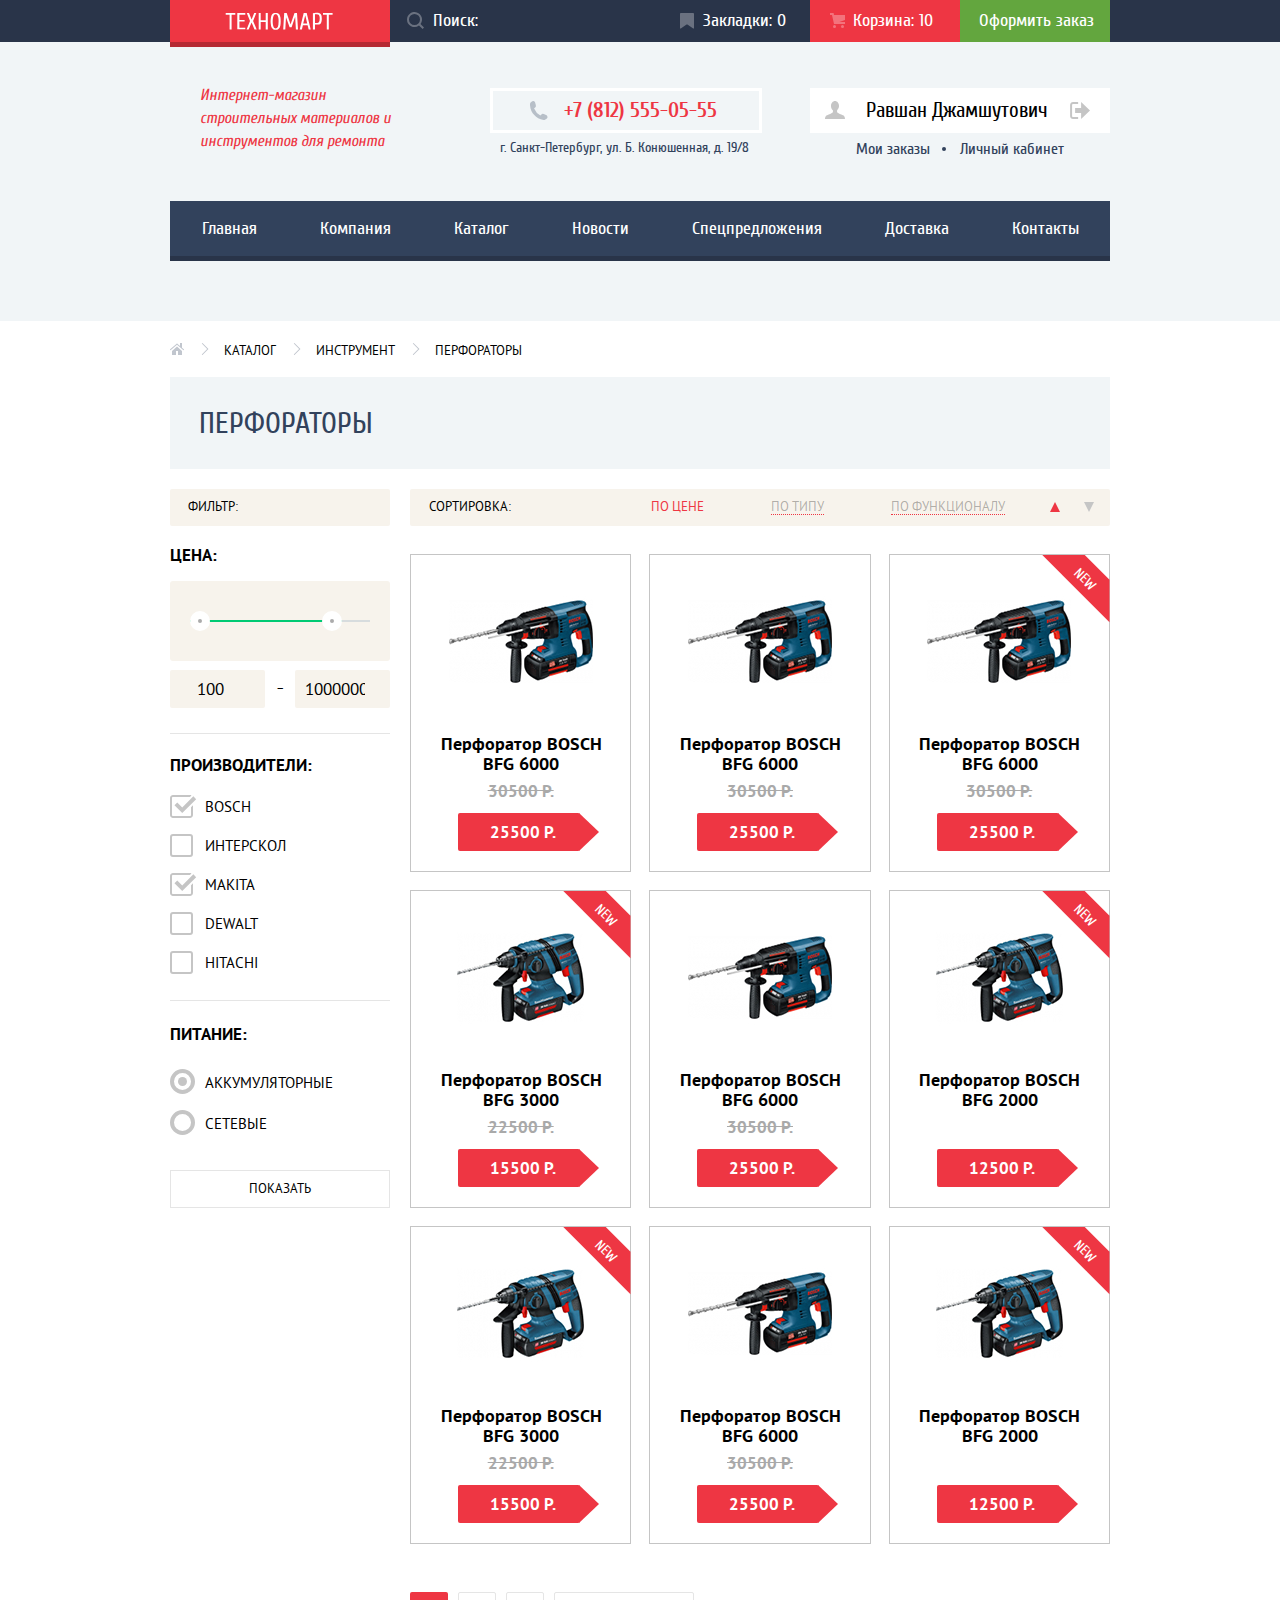
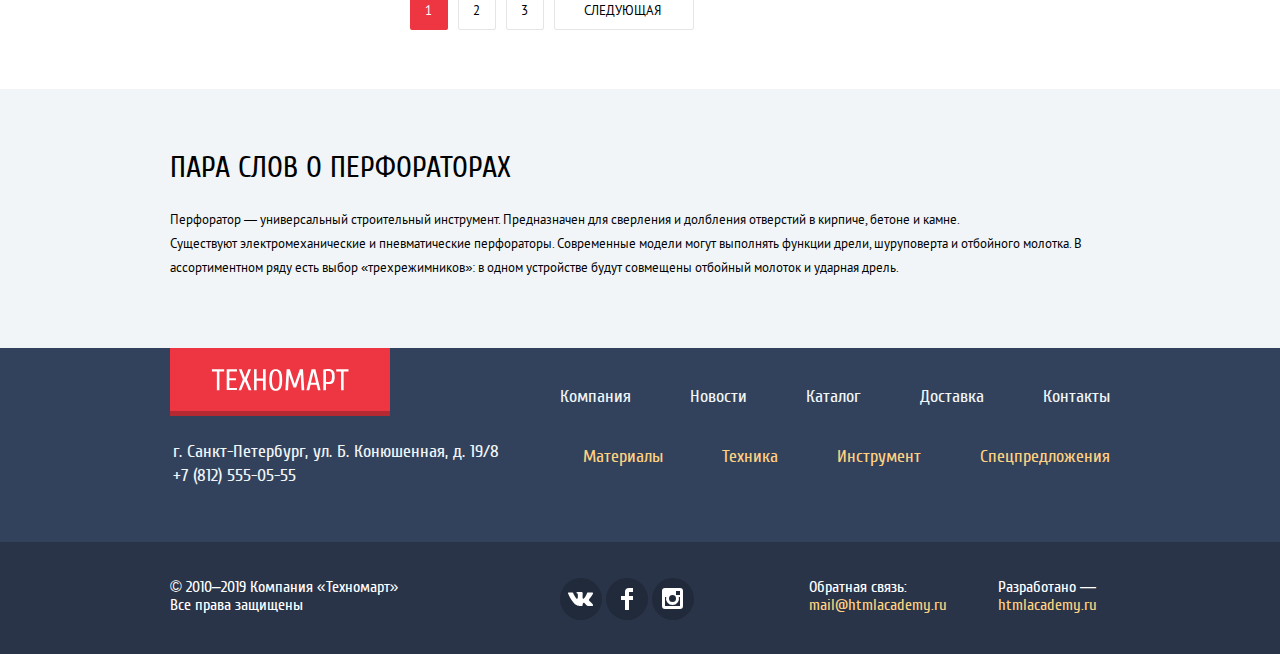
==== commit 4e57b7f3: "Внесены изменения после консультации" ====
--- a/catalog.html
+++ b/catalog.html
@@ -5,16 +5,16 @@
     <title>Каталог товаров интернет-магазина "Техномарт"</title>
     <link href="https://fonts.googleapis.com/css2?family=Cuprum:ital,wght@0,400;0,700;1,400&display=swap" rel="stylesheet">
     <link rel="stylesheet" href="css/normalize.css">
-    <link rel="stylesheet" href="css/min-style.css">
+    <link rel="stylesheet" href="css/style.css">
   </head>
   <body>
     <header class="page__header inner-page__header">
-      <div class="header__top header-top">
+      <div class=" header-top">
         <div class="container">
           <a class="header-top__logo" href="index.html">
-            <img class="header-top__link" src="img/logo-technomart.svg" alt="Интернет-магазина Техномарт" width="108" height="18">
+            <img src="img/logo-technomart.svg" alt="Интернет-магазина Техномарт" width="108" height="18">
           </a>
-          <form class="header-top__search-form search-form" action="https://echo.htmlacademy.ru/" method="post">
+          <form class="search-form" action="https://echo.htmlacademy.ru/" method="post">
             <input class="search-form__input" type="search" name="search-field" placeholder="Поиск:" id="search-form__field">
             <label class="visually-hidden" for="search-form__field">Поиск</label>
             <svg class="search-form__icon" width="17" height="17" fill="none" xmlns="http://www.w3.org/2000/svg"><path fill-rule="evenodd" clip-rule="evenodd" d="M13.5 12l3.5 3.6-1.4 1.4-3.6-3.5a7.5 7.5 0 01-12-6A7.5 7.5 0 1113.5 12zm-6-10a5.5 5.5 0 100 11 5.5 5.5 0 000-11z" fill="#fff"/></svg>
@@ -27,13 +27,13 @@
         </div>
       </div>
       <div class="container">
-        <div class="header__center header-center">
+        <div class="header-center">
           <p class="header-center__promo">Интернет-магазин строительных материалов и инструментов для ремонта</p>
           <div class="header-center__contacts">
             <a class="header-contacts__phone" href="tel:+78125550555">+7 (812) 555-05-55</a>
             <address class="header-contacts__address">г. Санкт-Петербург, ул. Б. Конюшенная, д. 19/8</address>
           </div>
-          <div class="header-center__account account">
+          <div class="account">
             <div class="account__info">
               <a class="account__button account__button--user" href="#">
                 <svg class="account__button--user-img" width="20" height="18" fill="none" xmlns="http://www.w3.org/2000/svg"><path d="M17.88 14.17c-2.14-.74-4.25-1.67-5.2-2.4-.66-.5-.78-1.61-.52-2.4a5.49 5.49 0 001.86-4.29C14.02 2.28 12.22 0 10 0 7.78 0 5.98 2.28 5.98 5.08c0 1.8.75 3.38 1.86 4.28.26.8.14 1.92-.51 2.42-.95.72-3.07 1.65-5.21 2.39C-.03 14.9 0 18 0 18h20s.02-3.1-2.12-3.83z" fill="#C5C5C5"/></svg>
@@ -53,10 +53,8 @@
             </ul>
           </div>
         </div>
-      </div>
-      <div class="header__bottom header-bottom">
-        <div class="container">
-          <nav class="header__navigation main-navigation">
+        <div class="header-bottom">
+          <nav class="main-navigation">
             <ul class="main-navigation__list">
               <li class="main-navigation__item">
                 <a class="main-navigation__link" href="index.html">Главная</a>
@@ -84,11 +82,11 @@
         </div>
       </div>
     </header>
-    <main class="page__content inner-page__content">
+    <main>
       <div class="container">
         <h1 class="visually-hidden">Каталог товаров интернет-магазина "Техномарт"</h1>
-        <ul class="page__breadcrumbs breadcrumbs">
-          <li class="breadcrumbs__item breadcrumbs__item--home">
+        <ul class="breadcrumbs">
+          <li class="breadcrumbs__item">
             <a class="breadcrumbs__link" href="index.html" aria-label="Главная">
               <svg width="14" height="12" fill="none" xmlns="http://www.w3.org/2000/svg"><path d="M2 8v4h4V8h2v4h4V8L7 3.52 2 8z" fill="#C1C6CE"/><path d="M13.83 6.37L12 4.75V0h-2v2.99L7.33.63 7.27.6a.47.47 0 00-.08-.05.55.55 0 00-.1-.02L7 .5l-.1.02a.46.46 0 00-.09.02L6.73.6l-.06.04-6.5 5.73a.5.5 0 00.66.75L7 1.67l6.17 5.44a.5.5 0 00.66-.75z" fill="#C1C6CE"/></svg>
             </a>
@@ -104,13 +102,13 @@
           </li>
         </ul>
         <h2 class="inner-page__title">Перфораторы</h2>
-        <div class="inner-page__catalog catalog">
-          <aside class="catalog__filter filter">
+        <div class="inner-page__catalog">
+          <aside class="filter">
             <h3 class="filter__title">Фильтр:</h3>
-            <form class="filter__form" action="https://echo.htmlacademy.ru/" method="post">
-              <fieldset class="filter__section filter-section filter-section__price">
+            <form action="https://echo.htmlacademy.ru/" method="post">
+              <fieldset class="filter-section filter-section__price">
                 <h4 class="filter-section__title">Цена:</h4>
-                <div class="filter-section__price-range price-range">
+                <div class="price-range">
                   <div class="price-range__range">
                     <div class="price-range__range--current">
                       <div class="price-range__range--min"></div>
@@ -118,7 +116,7 @@
                     </div>
                   </div>
                 </div>
-                <div class="filter__price price">
+                <div class="price">
                   <p class="price__element">
                     <label class="visually-hidden" for="min-price">Минимальная цена:</label>
                     <input type="number" name="min-price" value="100" id="min-price" min="100">
@@ -130,9 +128,9 @@
                   </p>
                 </div>
               </fieldset>
-              <fieldset class="filter__section filter-section filter-section__brands">
+              <fieldset class="filter-section filter-section__brands">
                 <h4 class="filter-section__title">Производители:</h4>
-                <ul class="filter-section__list filter-brands">
+                <ul class="filter-section__list">
                   <li class="filter-brands__item">
                     <input class="visually-hidden" type="checkbox" name="filter-brands__bosch" id="filter-brands__bosch" checked>
                     <label for="filter-brands__bosch">
@@ -185,9 +183,9 @@
                   </li>
                 </ul>
               </fieldset>
-              <fieldset class="filter__section filter-section filter-section__energy">
+              <fieldset class="filter-section filter-section__energy">
                 <h4 class="filter-section__title">Питание:</h4>
-                <ul class="filter-section__list filter-energy">
+                <ul class="filter-section__list">
                   <li class="filter-energy__item">
                     <input class="visually-hidden" type="radio" name="filter-energy__type" value="battery" id="radio-1" checked>
                     <label for="radio-1">Аккумуляторные</label>
@@ -202,31 +200,21 @@
             </form>
           </aside>
           <div class="catalog__wrapper">
-            <section class="catalog__sort sort">
+            <section class="sort">
               <div class="sort__menu-wrapper">
                 <h3 class="sort__title">Сортировка:</h3>
                 <div class="sort__types-wrapper">
-                  <div class="sort__item">
-                    <button class="sort__button sort__button--current" type="button" name="sort__price">По цене</button>
-                  </div>
-                  <div class="sort__item">
-                    <button class="sort__button" type="button" name="sort__type">По типу</button>
-                  </div>
-                  <div class="sort__item">
-                    <button class="sort__button" type="button" name="sort__function">По функционалу</button>
-                  </div>
+                  <button class="sort__button sort__button--current" type="button" name="sort__price">По цене</button>
+                  <button class="sort__button" type="button" name="sort__type">По типу</button>
+                  <button class="sort__button" type="button" name="sort__function">По функционалу</button>
                 </div>
                 <div class="sort__wrapper">
-                  <div class="sort__item">
                     <button class="sort__button--up-down sort__button--up sort__button--up-down--current" type="button" name="sort__button--up" aria-label="Сортировка по возрастанию"><span class="visually-hidden">по возрастанию</span></button>
-                  </div>
-                  <div class="sort__item">
                     <button class="sort__button--up-down sort__button--down" type="button" name="sort__button--down" aria-label="Сортировка по убыванию"><span class="visually-hidden">по убыванию</span></button>
-                  </div>
                 </div>
               </div>
             </section>
-            <section class="catalog__goods goods">
+            <section class="catalog__goods">
               <h3 class="visually-hidden">Каталог перфораторов</h3>
               <ul class="goods__list">
                 <li class="goods__item">
@@ -356,63 +344,58 @@
                   </div>
                 </li>
               </ul>
+              <div class="pagination">
+                <ul class="pagination__list">
+                  <li class="pagination__item">
+                    <a class="pagination__link pagination__link_current">1</a>
+                  </li>
+                  <li class="pagination__item">
+                    <a class="pagination__link" href="#">2</a>
+                  </li>
+                  <li class="pagination__item">
+                    <a class="pagination__link" href="#">3</a>
+                  </li>
+                  <li class="pagination__item">
+                    <a class="pagination__link pagination__link--next" href="#">Следующая</a>
+                  </li>
+                </ul>
+              </div>
             </section>
           </div>
         </div>
-        <section class="catalog__pagination pagination">
-          <h3 class="visually-hidden">Нумерация страниц</h3>
-          <ul class="pagination__list">
-            <li class="pagination__item">
-              <a class="pagination__link pagination__link_current">1</a>
-            </li>
-            <li class="pagination__item">
-              <a class="pagination__link" href="#">2</a>
-            </li>
-            <li class="pagination__item">
-              <a class="pagination__link" href="#">3</a>
-            </li>
-            <li class="pagination__item">
-              <a class="pagination__link pagination__link--next" href="#">Следующая</a>
-            </li>
-          </ul>
-        </section>
-      </div>
-      <section class="catalog__info catalog-info">
+      </div>
+      <section class="catalog-info">
         <div class="container">
           <h3 class="catalog-info__title">Пара слов о перфораторах</h3>
           <p class="catalog-info__text">Перфоратор — универсальный строительный инструмент. Предназначен для сверления и долбления отверстий в кирпиче, бетоне и камне.<br> Существуют электромеханические и пневматические перфораторы. Современные модели могут выполнять функции дрели, шуруповерта и отбойного молотка. В<br> ассортиментном ряду есть выбор «трехрежимников»: в одном устройстве будут совмещены отбойный молоток и ударная дрель.</p>
         </div>
       </section>
     </main>
-    <footer class="page__footer footer">
-      <div class="footer__top footer-top">
-        <div class="container">
+    <footer class="page__footer">
+      <div class="container">
+        <div class="footer-top">
           <a class="footer-top__logo" href="index.html">
             <img class="footer-top__link" src="img/logo-technomart.svg" alt="" width="138" height="23">
           </a>
-          <nav class="footer-navigation">
-            <ul class="footer-navigation__list">
-              <li class="footer-navigation__item">
-                <a class="footer-navigation__link" href="#">Компания</a>
-              </li>
-              <li class="footer-navigation__item">
-                <a class="footer-navigation__link" href="#">Новости</a>
-              </li>
-              <li class="footer-navigation__item">
-                <a class="footer-navigation__link" href="catalog.html">Каталог</a>
-              </li>
-              <li class="footer-navigation__item">
-                <a class="footer-navigation__link" href="#">Доставка</a>
-              </li>
-              <li class="footer-navigation__item">
-                <a class="footer-navigation__link" href="#">Контакты</a>
-              </li>
-            </ul>
-          </nav>
-        </div>
-      </div>
-      <div class="footer__center footer-center">
-        <div class="container">
+          <ul class="footer-navigation__list">
+            <li class="footer-navigation__item">
+              <a class="footer-navigation__link" href="#">Компания</a>
+            </li>
+            <li class="footer-navigation__item">
+              <a class="footer-navigation__link" href="#">Новости</a>
+            </li>
+            <li class="footer-navigation__item">
+              <a class="footer-navigation__link" href="catalog.html">Каталог</a>
+            </li>
+            <li class="footer-navigation__item">
+              <a class="footer-navigation__link" href="#">Доставка</a>
+            </li>
+            <li class="footer-navigation__item">
+              <a class="footer-navigation__link" href="#">Контакты</a>
+            </li>
+          </ul>
+        </div>
+        <div class="footer-center">
           <div class="footer-center__contacts">
             <address class="footer-center__address">г. Санкт-Петербург, ул. Б. Конюшенная, д. 19/8</address>
             <a class="footer-center__phone" href="tel:+78125550555">+7 (812) 555-05-55</a>
@@ -433,10 +416,10 @@
           </ul>
         </div>
       </div>
-      <div class="footer__bottom footer-bottom">
+      <div class="footer-bottom">
         <div class="container">
           <p class="footer-bottom__copyright">© 2010–2019 Компания «Техномарт»<br>Все права защищены</p>
-          <ul class="footer-bottom__social social">
+          <ul class="social">
             <li class="social__item">
               <a class="social__button social__button--vk" href="#" aria-label="Ссылка на социальную сеть Вконтакте"></a>
             </li>
@@ -447,11 +430,11 @@
               <a class="social__button social__button--inst" href="#" aria-label="Ссылка на социальную сеть Инстаграмм"></a>
             </li>
           </ul>
-          <p class="footer-bottom__feedback feedback">
+          <p class="feedback">
             Обратная связь:<br>
             <a class="feedback__link" href="mailto:mail@htmlacademy.ru">mail@htmlacademy.ru</a>
           </p>
-          <p class="footer-bottom__developer developer">
+          <p class="developer">
             Разработано — <br>
             <a class="developer__link" href="https://htmlacademy.ru/intensive/htmlcss">htmlacademy.ru</a>
           </p>
--- a/css/style.css
+++ b/css/style.css
@@ -0,0 +1,3121 @@
+/* FONTS */
+@font-face {
+  font-family: 'Cuprum';
+  font-style: normal;
+  font-weight: 400;
+  src: local('Cuprum Regular'), local('Cuprum-Regular'),
+  url('../fonts/cuprum.woff2') format('woff2'), /* Super Modern Browsers */
+  url('../fonts/cuprum.woff') format('woff'); /* Modern Browsers */
+}
+
+@font-face {
+  font-family: 'Cuprum';
+  font-style: italic;
+  font-weight: 400;
+  src: local('Cuprum Italic'), local('Cuprum-Italic'),
+  url('../fonts/cuprumitalic.woff2') format('woff2'), /* Super Modern Browsers */
+  url('../fonts/cuprumitalic.woff') format('woff'); /* Modern Browsers */
+}
+
+@font-face {
+  font-family: 'Cuprum';
+  font-style: normal;
+  font-weight: 700;
+  src: local('Cuprum Bold'), local('Cuprum-Bold'),
+  url('../fonts/cuprumbold.woff2') format('woff2'), /* Super Modern Browsers */
+  url('../fonts/cuprumbold.woff') format('woff'); /* Modern Browsers */
+}
+
+@font-face {
+  font-family: 'Cuprum';
+  font-style: italic;
+  font-weight: 700;
+  src: local('Cuprum Bold Italic'), local('Cuprum-BoldItalic'),
+  url('../fonts/cuprumbolditalic.woff2') format('woff2'), /* Super Modern Browsers */
+  url('../fonts/cuprumbolditalic.woff') format('woff'); /* Modern Browsers */
+}
+
+@font-face {
+  font-family: 'PT Sans';
+  font-style: normal;
+  font-weight: 400;
+  src: local('PT Sans'), local('PTSans-Regular'),
+  url('../fonts/ptsans.woff2') format('woff2'), /* Chrome 26+, Opera 23+, Firefox 39+ */
+  url('../fonts/ptsans.woff') format('woff'); /* Chrome 6+, Firefox 3.6+, IE 9+, Safari 5.1+ */
+}
+
+@font-face {
+  font-family: 'PT Sans';
+  font-style: normal;
+  font-weight: 700;
+  src: local('PT Sans Bold'), local('PTSans-Bold'),
+  url('../fonts/ptsansbold.woff2') format('woff2'), /* Chrome 26+, Opera 23+, Firefox 39+ */
+  url('../fonts/ptsansbold.woff') format('woff'); /* Chrome 6+, Firefox 3.6+, IE 9+, Safari 5.1+ */
+}
+
+@keyframes shake {
+  0%,
+  100% {
+    transform: translateX(0);
+  }
+
+  10%, 30%, 50%, 70%, 90% {
+    transform: translateX(-10px);
+  }
+
+  20%,40%, 60%, 80% {
+    transform: translateX(10px);
+  }
+}
+
+@keyframes form--drop {
+  0% {
+    transform: translateY(-2000px);
+  }
+  70% {
+    transform: translateY(30px);
+  }
+  90% {
+    transform: translateY(-10px);
+  }
+  100% {
+    transform: translateY(0);
+  }
+}
+
+@keyframes drop {
+  0% {
+    transform: translateY(-2000px);
+  }
+
+  100% {
+    transform: translateY(0);
+  }
+}
+
+@keyframes swipe {
+  0% {
+    transform: translateY(2000px);
+  }
+
+  100% {
+    transform: translateY(0);
+  }
+}
+
+/* Переменные */
+
+:root {
+  --white: #FFFFFF;
+  --black: #000000;
+
+  --basic-red: #EE3643;
+  --basic-blue: #32425C;
+
+
+  --basic-background: #F1F5F7;
+  --basic-border: #EAEAEA;
+
+
+  --basic-darkblue: #293449;
+  --basic-green: #63A63E;
+  --basic-lightgray: #C5C5C5;
+  --basic-gray: #3D546F;
+
+  --special-aquablue: #3BBCE3;
+
+  --special-darkgreen: #367315;
+  --special-lightgreen: #8ED78F;
+
+  --special-orange: #FFBF47;
+  --special-lightorange: #FFC047;
+
+  --special-darkyellow: #FFD180;
+
+  --special-lilac: #DC91D8;
+
+  --special-gray: #A9A9A9;
+  --special-middlegray: #E5E5E5;
+  --special-lightgray: #F4F4F4;
+
+  --special-lightbrown: #F9F5F0;
+  --special-brown: #F7F3EC;
+
+  --social-background: #212A3A;
+  --special-inset: #405069;
+
+  --white-opacity: rgba(255, 255, 255, 0.5);
+  --white-opacity-5: rgba(255, 255, 255, 0.05);
+  --white-opacity-25: rgba(255, 255, 255, 0.25);
+  --white-opacity-30: rgba(255, 255, 255, 0.3);
+  --gray-opacity-30: rgba(197, 197, 197, 0.3);
+  --darkgray-opacity-50: rgba(241, 245, 247, 0.5);
+  --brown-opacity-30: rgba(169, 169, 169, 0.3);
+  --black-opacity-24: rgba(0, 0, 0, 0.24);
+  --black-opacity-30: rgba(0, 0, 0, 0.3);
+  --darkyellow-opacity-50: rgba(255, 209, 128, 0.5);
+
+
+  --hover-red: #ca2c37;
+  --hover-green: #5FBB2D;
+  --hover-blue: #293449;
+
+  --active-green: #518534;
+  --active-blue: #161D29;
+  --active-red: #ba2732;
+
+  --rest-gray: #C5C5C5;
+  --hover-gray: #B5B5B5;
+
+  --line-gray: #D7DCDE;
+  --line-green: #00CA74;
+  --circle-gray: #ABABAB;
+
+}
+
+body {
+  position: relative;
+  margin: 0;
+  padding: 0;
+
+  color: var(--black);
+  font-family: "Cuprum", "PT Sans", sans-serif;
+  font-size: 18px;
+  line-height: 24px;
+  font-weight: 400;
+
+  background-color: var(--white);
+}
+
+a {
+  text-decoration: none;
+}
+
+img {
+  max-width: 100%;
+  height: auto;
+}
+
+.button {
+  color: inherit;
+  font-size: 14px;
+  line-height: 18px;
+  text-transform: uppercase;
+
+  background-color: var(--basic-red);
+  cursor: pointer;
+}
+
+.button:hover,
+.button:focus {
+  background-color: var(--hover-red);
+}
+
+.button-active {
+  background-color: var(--active-red);
+}
+
+.visually-hidden:not(:focus):not(active),
+input[type="radio"].visually-hidden,
+input[type="checkbox"].visually-hidden {
+  position: absolute;
+  width: 1px;
+  height: 1px;
+  margin: -1px;
+  padding: 0;
+
+  border: 0;
+
+  white-space: nowrap;
+
+  clip-path: inset(100%);
+  clip: rect(0 0 0 0 );
+  overflow: hidden;
+}
+
+.new-item::before {
+  content: "";
+
+  position: absolute;
+  top: 8px;
+  right: -25px;
+  width: 35px;
+  height: 0;
+
+  border-bottom: 30px solid var(--basic-red);
+  border-left: 30px solid transparent;
+  border-right: 30px solid transparent;
+
+  transform: rotate(45deg);
+  z-index: 1;
+}
+
+.new-item::after {
+  content: "new";
+
+  position: absolute;
+  top: 18px;
+  right: 3px;
+  width: 30px;
+  height: 0;
+
+  color: var(--white);
+  font-size: 14px;
+  line-height: 18px;
+  text-transform: uppercase;
+  text-align: center;
+
+  transform: rotate(45deg);
+
+  z-index: 1;
+}
+
+.section__wrapper {
+  display: -webkit-box;
+  display: -ms-flexbox;
+  display: flex;
+  justify-content: space-between;
+  align-items: start;
+
+  margin-bottom: 20px;
+  padding-right: 14px;
+
+  background-color: var(--special-lightbrown);
+}
+
+.section__button {
+  align-self: center;
+
+  padding: 11px 24px 9px 24px;
+
+  color: var(--white);
+}
+
+/* GRID */
+
+.page {
+  height: 100%;
+}
+
+.page__body {
+  display: grid;
+  grid-template-rows: min-content 1fr min-content;
+  align-content: start;
+
+  min-height: 100%;
+}
+
+.container {
+  max-width: 960px;
+  margin: 0 auto;
+  padding-left: 10px;
+  padding-right: 10px;
+
+  box-sizing: border-box;
+}
+
+/* header-top */
+
+.page__header {
+  background-color: var(--basic-background);
+}
+
+.inner-page .page__header {
+  margin-bottom: 0;
+}
+
+.header-top {
+  margin-bottom: 42px;
+
+  color: var(--white);
+
+  background-color: var(--basic-darkblue);
+}
+
+.header-top .container {
+  display: flex;
+  flex-wrap: wrap;
+}
+
+.header-top__logo,
+.header-top__logo:hover,
+.header-top__logo:focus {
+  align-self: center;
+
+  position: relative;
+  padding: 12px 57px 12px 55px;
+
+  color: var(--white);
+  line-height: 0;
+
+  background-color: var(--basic-red);
+
+  cursor: pointer;
+}
+
+.header-top__logo::after {
+  content: "";
+
+  position: absolute;
+  bottom: -5px;
+  right: 0;
+  width: 100%;
+  height: 5px;
+
+  background-color: var(--basic-red);
+
+  box-shadow: inset 0 -5px 0 var(--black-opacity-24);
+}
+
+.header-top__logo:active {
+  background-color: var(--active-red);
+}
+
+.search-form {
+  flex-grow: 1;
+  align-self: center;
+
+  position: relative;
+}
+
+.search-form__icon {
+  position: absolute;
+  top: 12px;
+  left: 17px;
+  width: 17px;
+  height: 17px;
+
+  opacity: 0.3;
+}
+
+.search-form__icon:hover {
+  opacity: 1;
+}
+.search-form__input:hover ~ .search-form__icon {
+  opacity: 1;
+}
+
+.search-form__input:focus ~ .search-form__icon {
+  opacity: 1;
+}
+
+.search-form__input:focus ~ .search-form__icon path {
+  fill: var(--basic-red);
+}
+
+.search-form__input {
+  width: 100%;
+  padding: 9px 20px 9px 43px;
+
+  color: inherit;
+  line-height: 24px;
+
+  background-color: var(--basic-darkblue);
+
+  border: none;
+
+  cursor: pointer;
+}
+
+.search-form__input:focus {
+  color: var(--black);
+
+  background-color: var(--white);
+}
+
+
+.search-form__input::-webkit-input-placeholder {
+  color: var(--white);
+}
+
+
+.search-form__input::-moz-placeholder {
+  color: var(--white);
+}
+
+
+.search-form__input:-ms-input-placeholder {
+  color: var(--white);
+}
+
+
+.search-form__input::-ms-input-placeholder {
+  color: var(--white);
+}
+
+
+.search-form__input::placeholder {
+  color: var(--white);
+}
+
+.header-top__buttons {
+  display: flex;
+  flex-wrap: wrap;
+  justify-content: flex-end;
+
+  min-width: 450px;
+}
+
+.header-top__button {
+  position: relative;
+
+  min-width: 150px;
+  padding: 9px 24px 9px 43px;
+
+  color: inherit;
+
+  border: none;
+
+  box-sizing: border-box;
+}
+
+.header-top__button--bookmark::before {
+  content: "";
+
+  position: absolute;
+  top: 13px;
+  left: 20px;
+  width: 14px;
+  height: 16px;
+
+  background-image: url("../img/icon-bookmark.svg");
+  background-repeat: no-repeat;
+
+  opacity: 0.3;
+}
+
+.header-top__button--bookmark:hover::before,
+.header-top__button--bookmark:focus::before {
+  opacity: 1;
+}
+
+.header-top__button--bookmark:active {
+  color: var(--white-opacity);
+
+  background-color: var(--active-blue);
+}
+
+.header-top__button--bookmark:active::before {
+  opacity: 0.3;
+}
+
+.header-top__button--cart::before {
+  content: "";
+
+  position: absolute;
+  top: 13px;
+  left: 20px;
+  width: 15px;
+  height: 15px;
+
+  background-image: url("../img/icon-cart.svg");
+  background-repeat: no-repeat;
+
+  opacity: 0.3;
+}
+
+.header-top__button--cart:hover::before,
+.header-top__button--cart:focus::before {
+  opacity: 1;
+}
+
+.header-top__button--cart:active {
+  color: var(--white-opacity);
+
+  background-color: var(--active-blue);
+}
+
+.header-top__button--cart:active::before {
+  opacity: 0.3;
+}
+
+.header-top__button--cart_full {
+  background-color: var(--basic-red);
+}
+
+.header-top__button_order {
+  padding: 9px 16px 9px 19px;
+
+  background-color: var(--basic-green);
+
+  cursor: pointer;
+}
+
+.header-top__button_order:hover,
+.header-top__button_order:focus {
+  background-color: var(--hover-green);
+}
+
+.header-top__button_order:active {
+  color: var(--white-opacity);
+
+  background-color: var(--basic-green);
+}
+
+/* HEADER-CENTER */
+
+.header-center {
+  margin-bottom: 40px;
+}
+
+.header-center {
+  display: flex;
+  flex-wrap: wrap;
+  justify-content: space-between;
+}
+
+.header-center__promo {
+  max-width: 300px;
+  margin: 0;
+  padding: 0 73px 0 30px;
+
+  color: var(--basic-red);
+  font-size: 16px;
+  line-height: 23px;
+  font-style: italic;
+
+  box-sizing: border-box;
+}
+
+.header-center__contacts {
+  display: flex;
+  flex-direction: column;
+  flex-wrap: wrap;
+  align-items: start;
+
+  min-width: 300px;
+  margin-top: 4px;
+
+  text-align: left;
+}
+
+.header-contacts__phone {
+  position: relative;
+
+  padding: 4px 42px 5px 71px;
+
+  color: var(--basic-red);
+  font-size: 21px;
+  line-height: 30px;
+  font-weight: 700;
+  font-style: normal;
+
+  border:3px solid var(--white);
+
+  box-sizing: border-box;
+}
+
+.header-contacts__phone::before {
+  content: "";
+
+  position: absolute;
+  top: 10px;
+  left: 36px;
+  width: 19px;
+  height: 19px;
+
+  background-image: url("../img/icon-phone.svg");
+  background-repeat: no-repeat;
+}
+
+.header-contacts__address {
+  padding: 3px 10px 0 10px;
+
+  color: var(--basic-blue);
+  font-size: 14px;
+  line-height: 24px;
+  font-style: normal;
+}
+
+.login-form {
+  display: flex;
+  flex-wrap: wrap;
+  justify-content: flex-end;
+  align-content: start;
+
+  width: 300px;
+  margin-top: 4px;
+}
+
+.login-form__button {
+  position: relative;
+  padding: 12px 27px 12px 45px;
+
+  color: var(--black);
+  font-size: 21px;
+  line-height: 21px;
+
+  background-color: var(--white);
+}
+
+.login-form__button:not(:first-child) {
+  margin-left: 10px;
+}
+
+.login-form__button:hover,
+.login-form__button:focus {
+  color: var(--basic-red);
+}
+
+.login-form__button:active {
+  color: var(--basic-lightgray);
+}
+
+.login-form__button--img {
+  position: absolute;
+  top: 14px;
+  left: 19px;
+  width: 21px;
+  height: 17px;
+}
+
+.login-form__button:hover > .login-form__button--img > path,
+.login-form__button:focus > .login-form__button--img > path {
+  fill: var(--basic-gray);
+}
+
+.login-form__button:active > .login-form__button--img > path {
+  fill: var(--basic-lightgray);
+}
+
+.login-form__button--registration {
+  padding: 12px 24px;
+}
+
+.account {
+  margin-top: 4px;
+}
+
+.account__info {
+  display: flex;
+  flex-wrap: wrap;
+
+  min-width: 300px;
+  margin-bottom: 4px;
+
+  font-size: 21px;
+  line-height: 21px;
+
+  background-color: var(--white);
+}
+
+.account__button,
+.account__button--user:hover,
+.account__button--user:focus {
+  color: var(--black);
+}
+
+.account__button--user {
+  position: relative;
+
+  padding: 12px 20px 12px 56px;
+}
+
+.account__button--user > svg {
+  position: absolute;
+  top: 13px;
+  left: 15px;
+  width: 20px;
+  height: 18px;
+}
+.account__button--user:hover > .account__button--user-img > path,
+.account__button--user:focus > .account__button--user-img > path {
+  fill: var(--basic-gray);
+}
+
+.account__button--user:active {
+  color: var(--basic-lightgray);
+}
+
+.account__button--user:active > .account__button--user-img > path {
+  fill: var(--basic-lightgray);
+}
+
+.account__button--logout {
+  position: relative;
+
+  color: var(--basic-lightgray);
+}
+
+.account__button--logout-img {
+  position: absolute;
+  top: 14px;
+  left: 2px;
+  width: 20px;
+  height: 18px;
+}
+
+.account__button--logout-img:hover > path,
+.account__button--logout-img:focus > path {
+  fill: var(--basic-gray);
+}
+
+.account__button--logout-img:active > path {
+  fill: var(--basic-lightgray);
+}
+
+.account__menu {
+  display: flex;
+  flex-wrap: wrap;
+  justify-content: center;
+
+  margin: 0;
+  padding: 0;
+
+  list-style: none;
+}
+
+.account__link {
+  position: relative;
+
+  padding-left: 30px;
+
+  color: var(--basic-blue);
+  font-size: 16px;
+  line-height: 18px;
+}
+
+.account__item:not(:first-child) > .account__link::before {
+  content: "";
+
+  position: absolute;
+
+  top: 7px;
+  left: 12px;
+  width: 4px;
+  height: 4px;
+
+  background-color: var(--basic-blue);
+
+  border-radius: 50%;
+}
+
+.account__item:first-child > .account__link {
+  padding-left: 0;
+}
+
+.account__link:hover,
+.account__link:focus {
+  color: var(--basic-red);
+}
+
+.account__menu:hover .account__link::before,
+.account__menu:focus .account__link::before{
+  background-color: var(--basic-red);
+}
+
+.account__link:active {
+  color: var(--basic-lightgray);
+}
+
+.account__menu:active .account__link::before {
+  background-color: var(--basic-lightgray);
+}
+
+/* HEADER-BOTTOM */
+
+.header-bottom {
+  padding-bottom: 65px;
+
+  color: var(--white);
+
+  background-color: var(--basic-background);
+}
+
+.main-navigation {
+  position: relative;
+
+  background-color: var(--basic-blue);
+}
+
+.main-navigation::after {
+  content: "";
+
+  position: absolute;
+  bottom: -5px;
+  right: 0;
+  width: 100%;
+  height: 5px;
+
+  background-color: var(--basic-blue);
+
+  box-shadow: inset 0 -5px 0 var(--basic-darkblue);
+}
+
+.main-navigation__list {
+  display: flex;
+  flex-wrap: wrap;
+  justify-content: flex-start;
+
+  margin: 0;
+  padding: 0;
+
+  list-style: none;
+}
+
+.main-navigation__item {
+  flex-grow: 1;
+
+  display: flex;
+}
+
+.main-navigation__link {
+  flex-grow: 1;
+
+  display: inline-block;
+  vertical-align: top;
+
+  padding: 16px 20px 15px 20px;
+
+  color: inherit;
+  text-align: center;
+
+  cursor: pointer;
+}
+
+.main-navigation__link:hover,
+.main-navigation__link:focus {
+  background-color: var(--basic-darkblue);
+}
+
+.main-navigation__link:active {
+  color: var(--white-opacity);
+}
+
+.main-navigation__current-link:hover,
+.main-navigation__current-link:focus,
+.main-navigation__current-link:active {
+  color: inherit;
+
+  background-color: var(--basic-blue);
+
+  cursor: default;
+}
+
+/* page__content */
+
+.features {
+  padding-bottom: 59px;
+  padding-top: 59px;
+}
+
+.features__wrapper {
+  display: grid;
+  grid-template-columns: 1fr 1fr 1fr;
+  grid-template-rows: auto auto auto;
+  grid-gap: 20px;
+  align-items: start;
+  grid-template-areas:
+    "f1 f2 f3"
+    "sl sl f4"
+    "sl sl f5";
+
+  margin: 0;
+  padding: 0;
+
+  list-style: none;
+  color: var(--white);
+}
+
+.features__item:nth-child(1) {
+  grid-area: f1;
+
+  background-color: var(--special-orange);
+}
+
+.features__item:nth-child(2) {
+  grid-area: f2;
+
+  background-color: var(--special-aquablue);
+}
+
+.features__item:nth-child(3) {
+  grid-area: f3;
+
+  background-color: var(--special-lilac);
+}
+
+.features__item:nth-child(4) {
+  grid-area: f4;
+
+  background-color: var(--special-lightgreen);
+}
+
+.features__item:nth-child(5) {
+  grid-area: f5;
+
+  background-color: var(--special-lightorange);
+}
+
+.features__item {
+  display: flex;
+  flex-wrap: wrap;
+  justify-content: flex-start;
+
+  position: relative;
+  padding: 20px 10px 21px 23px;
+
+  color: var(--white);
+
+  background-color: var(--special-orange);
+
+  cursor: default;
+}
+
+.features__item--title {
+  margin: 0 0 14px;
+
+  font-size: 24px;
+  line-height: 30px;
+  font-weight: 700;
+}
+
+.features__button {
+  display: inline-block;
+  vertical-align: top;
+
+  min-width: 135px;
+  padding: 10px 24px 10px 23px;
+
+  color: inherit;
+  font-size: 14px;
+  line-height: 18px;
+  text-transform: uppercase;
+
+  background-color: var(--white-opacity-30);
+
+  border: none;
+
+  box-sizing: border-box;
+
+  cursor: pointer;
+}
+
+.features__button:hover,
+.features__button:focus {
+  background-color: var(--gray-opacity-30);
+}
+
+.features__button:active {
+  background-color: var(--brown-opacity-30);
+}
+
+.features__item > img {
+  margin: 0 auto;
+
+  object-fit: contain;
+}
+
+/* features-slider */
+
+.features__slider {
+  grid-area: sl;
+
+  position: relative;
+
+  color: var(--white);
+}
+
+.features-slider__item {
+  display: none;
+
+  position: relative;
+  max-height: 266px;
+}
+
+.features-slider__item > img {
+  max-width: 620px;
+  max-height: 266px;
+
+  object-fit: contain;
+}
+
+.slider-item__wrapper {
+  position: absolute;
+  top: 23px;
+  left: 24px;
+}
+
+.slider-item__title {
+  margin: 0 0 5px;
+
+  font-size: 36px;
+  line-height: 36px;
+  font-weight: 700;
+  text-transform: uppercase;
+}
+
+.slider-item__info {
+  margin: 0;
+}
+
+.slider-item__link {
+  display: inline-block;
+  vertical-align: top;
+
+  position: absolute;
+  left: 24px;
+  bottom: 27px;
+  margin: 0;
+  padding: 11px 46px 9px;
+}
+
+.features-slider__controls {
+  position: absolute;
+  left: 295px;
+  bottom: 36px;
+
+  line-height: 0;
+
+  z-index: 1;
+}
+
+.features-slider__controls > label {
+  display: inline-block;
+  vertical-align: top;
+
+  position: relative;
+  width: 10px;
+  height: 10px;
+  margin-left: 5px;
+  padding: 2px;
+
+  background-color: var(--white);
+
+  border-radius: 50%;
+
+  box-sizing: border-box;
+
+  cursor: pointer;
+}
+
+.features-slider__controls > label:first-child {
+  margin-left: 0;
+}
+
+#slider__radio_1:focus ~ .features-slider__controls label[for="slider__radio_1"],
+#slider__radio_2:focus ~ .features-slider__controls label[for="slider__radio_2"] {
+  outline: 5px auto -webkit-focus-ring-color;
+}
+
+#slider__radio_1:checked ~ .features-slider__list #slide-1,
+#slider__radio_2:checked ~ .features-slider__list #slide-2 {
+  display: block;
+}
+
+#slider__radio_1:checked ~ .features-slider__controls label[for="slider__radio_1"]:after,
+#slider__radio_2:checked ~ .features-slider__controls label[for="slider__radio_2"]:after {
+  content: "";
+
+  position: absolute;
+  width: 6px;
+  height: 6px;
+
+  background-color: var(--basic-red);
+
+  border-radius: 50%;
+}
+
+.features-slider__button {
+  position: absolute;
+  width: 23px;
+  height: 41px;
+  margin: 0;
+  padding: 0;
+
+  background-color: transparent;
+
+  border: none;
+
+  cursor: pointer;
+}
+
+.features-slider__button--next {
+  top: 122px;
+  right: 20px;
+}
+
+.features-slider__button--prev {
+  top: 122px;
+  left: 20px;
+}
+
+.features-slider__button--next::before {
+  content: "";
+
+  position: absolute;
+  top: 0;
+  right: 0;
+  width: 23px;
+  height: 41px;
+
+  background-image: url("../img/icon-left.svg");
+  background-repeat: no-repeat;
+
+  transform: rotate(180deg);
+}
+
+.features-slider__button--prev::before {
+  content: "";
+
+  position: absolute;
+  top: 0;
+  left: 0;
+  width: 23px;
+  height: 41px;
+
+  background-image: url("../img/icon-left.svg");
+  background-repeat: no-repeat;
+}
+
+/*grid-module*/
+
+.grid-module {
+  margin-bottom: 70px;
+}
+
+.grid-module__header {
+  display: flex;
+  flex-wrap: wrap;
+  align-items: center;
+
+  margin-bottom: 20px;
+  padding: 25px 14px 26px 25px;
+
+  background-color: var(--special-lightbrown);
+}
+
+.grid-module__title {
+  margin: 0;
+  padding: 0 0 1px 3px;
+
+  color: var(--basic-blue);
+  font-size: 30px;
+  line-height: 30px;
+  font-weight: 400;
+  text-transform: uppercase;
+}
+
+.grid-module__button {
+  margin-left: auto;
+  padding: 11px 24px 9px 24px;
+
+  color: var(--white);
+}
+
+.grid-module__list {
+  display: grid;
+  grid-template-columns: 1fr 1fr 1fr 1fr;
+  grid-gap: 20px;
+
+  margin: 0;
+  padding: 0;
+
+  list-style: none;
+}
+
+.goods__item {
+  display: flex;
+  flex-wrap: wrap;
+  flex-direction: column;
+  align-items: center;
+
+  position: relative;
+  padding-top: 5px;
+  padding-bottom: 20px;
+
+  text-align: center;
+
+  border: 1px solid var(--basic-lightgray);
+
+  box-sizing: border-box;
+
+  cursor: default;
+}
+
+.goods__item:hover {
+  box-shadow: 0 4px 20px var(--black-opacity-24);
+}
+
+.goods__item:hover .goods__button-wrapper {
+  display: flex;
+}
+
+.goods__image-wrapper {
+  display: flex;
+  flex-wrap: wrap;
+  align-items: center;
+
+  width: 184px;
+  min-height: 164px;
+  margin-bottom: 10px;
+}
+
+.goods__image-wrapper > img {
+  max-width: 184px;
+  max-height: 164px;
+  margin: 0 auto;
+
+  object-fit: contain;
+}
+
+.goods__info-wrapper {
+  display: flex;
+  flex-direction: column;
+  justify-content: space-between;
+  flex-grow: 1;
+}
+
+.goods__title {
+  margin: 0;
+  padding: 0 17px 8px 18px;
+
+  font-family: "PT Sans", sans-serif;
+  font-size: 18px;
+  line-height: 20px;
+  font-weight: 700;
+}
+
+.goods__price--old {
+  margin: 0 auto 13px;
+
+  color: var(--special-gray);
+  font-family: "PT Sans", sans-serif;
+  font-size: 17px;
+  line-height: 18px;
+  font-weight: 700;
+  text-align: center;
+  text-transform: uppercase;
+}
+
+.goods__price {
+  position: relative;
+  margin: 0 auto 0 47px;
+  padding: 10px 24px 10px 32px;
+
+  color: var(--white);
+  font-family: "PT Sans", sans-serif;
+  font-size: 17px;
+  line-height: 18px;
+  font-weight: 700;
+  text-align: center;
+  text-transform: uppercase;
+
+  background-color: var(--basic-red);
+
+  border-radius: 2px;
+}
+
+.goods__price::after {
+  content: "";
+
+  position: absolute;
+  top: 0;
+  right: -19px;
+
+  border-left: 20px solid var(--basic-red);
+  border-top: 19px solid transparent;
+  border-bottom: 19px solid transparent;
+}
+
+.goods__button-wrapper {
+  display: none;
+  flex-direction: column;
+
+  position: absolute;
+  top: 0;
+  left: 0;
+  margin: 0 auto;
+  padding: 38px 43px 35px 41px;
+
+  background-color: var(--white);
+}
+
+.goods__button--buy {
+  position: relative;
+
+  margin-bottom: 10px;
+  padding: 10px 40px 10px 53px;
+
+  color: var(--white);
+  font-size: 14px;
+  line-height: 18px;
+  text-transform: uppercase;
+
+  background-color: var(--basic-green);
+
+  border: none;
+  border-radius: 2px;
+
+  box-shadow: inset 0 -3px 0 var(--special-darkgreen);
+}
+
+.goods__item:hover .goods__button--buy {
+  animation: drop 0.3s;
+}
+
+.goods__button--buy::before {
+  content: "";
+
+  position: absolute;
+  width: 15px;
+  height: 15px;
+  left: 30px;
+
+  background-image: url("../img/icon-cart.svg");
+  background-repeat: no-repeat;
+
+  opacity: 0.3;
+}
+
+.goods__button--buy:hover,
+.goods__button--buy:focus {
+  background-color: var(--hover-green);
+}
+
+.goods__button--buy:active {
+  background-color: var(--active-green);
+}
+
+.goods__button--add-bookmark {
+  padding: 8px 31px 6px 30px;
+
+  color: var(--basic-blue);
+  font-size: 14px;
+  line-height: 18px;
+  text-transform: uppercase;
+
+  background: transparent;
+
+  border: 3px solid var(--basic-green);
+  border-radius: 2px;
+}
+
+.goods__item:hover .goods__button--add-bookmark{
+  animation: swipe 0.4s;
+}
+
+.goods__button--add-bookmark:hover,
+.goods__button--add-bookmark:focus {
+  background: transparent;
+
+  border: 3px solid var(--basic-blue);
+}
+
+.goods__button--add-bookmark:active {
+  color: var(--basic-lightgray);
+
+  border: 3px solid var(--basic-lightgray);
+}
+
+/* brands */
+
+.brands .grid-module__header {
+  padding-right: 19px;
+}
+
+.brands .grid-module__button {
+  padding: 11px 38px 9px 39px;
+}
+
+.brands__item {
+  display: -webkit-box;
+  display: -ms-flexbox;
+  display: flex;
+
+  width: 220px;
+  height: 145px;
+
+  border: 1px solid var(--special-middlegray);
+
+  box-sizing: border-box;
+}
+
+.brands__link {
+  display: -webkit-box;
+  display: -ms-flexbox;
+  display: flex;
+  width: 100%;
+  height: 100%;
+
+  object-fit: contain;
+}
+
+.brands__link > img {
+  max-width: 220px;
+  max-height: 145px;
+  margin: 0 auto;
+
+  object-fit: contain;
+}
+
+.brands__item:hover,
+.brands__item:focus {
+  box-shadow: 0 4px 20px var(--black-opacity-24);
+}
+
+.brands__item:active {
+  box-shadow: 0 4px 20px var(--black-opacity-24);
+
+  opacity: 0.5;
+}
+
+/* services */
+
+.services {
+  padding-top: 64px;
+  padding-bottom: 52px;
+
+  background-color: var(--basic-background);
+
+  cursor: default;
+}
+
+.services__title {
+  margin: 0 0 24px;
+  padding: 0;
+
+  font-size: 30px;
+  line-height: 30px;
+  font-weight: 400;
+  text-transform: uppercase;
+  color: var(--black);
+}
+
+.services__info {
+  margin: 0 0 23px;
+
+  font-family: "PT Sans", sans-serif;
+  font-size: 13px;
+  line-height: 24px;
+  font-weight: 400;
+}
+
+.services__slider {
+  display: grid;
+  grid-template-columns: 300px 620px;
+  grid-gap: 20px;
+}
+
+.services-slider__buttons {
+  display: flex;
+  flex-direction: column;
+
+  position: relative;
+  max-width: 240px;
+  margin: 0;
+  padding: 49px 0 49px 0;
+
+  box-sizing: border-box;
+}
+
+.services-slider__buttons--shadow::after {
+  content: "";
+
+  position: absolute;
+  right: 0;
+  top: 0;
+  width: 10px;
+  height: 279px;
+
+  background-image: url("../img/shadow.png");
+  background-repeat: no-repeat;
+}
+
+.services-slider__button {
+  padding: 14px 22px 17px 22px;
+
+  color: var(--white);
+  font-size: 21px;
+  line-height: 30px;
+  font-weight: 700;
+  text-align: left;
+
+  background-color: var(--basic-blue);
+
+  border: none;
+
+  box-shadow: 0 1px 0 var(--basic-darkblue), inset 0 1px 0 var(--special-inset);
+
+  box-sizing: border-box;
+
+  cursor: pointer;
+}
+
+.services-slider__button:hover,
+.services-slider__button:focus {
+  color: var(--white);
+
+  background-color: var(--hover-blue);
+}
+
+.services-slider__button--current,
+.services-slider__button--current:hover,
+.services-slider__button--current:focus,
+.services-slider__button--current:active {
+  color: var(--basic-blue);
+
+  background-color: var(--white);
+
+  box-shadow: none;
+}
+
+.services-slider__list {
+  margin: 0;
+  padding: 0;
+
+  list-style: none;
+}
+
+.services-slider__item {
+  display: none;
+  flex-direction: column;
+  align-items: start;
+
+  position: relative;
+  padding-top: 46px;
+}
+
+.services-slider__item--current {
+  display: flex;
+}
+
+.services-slider__item:nth-child(1)::after {
+  content: "";
+
+  position: absolute;
+  top: 67px;
+  right: 0;
+  width: 468px;
+  height: 261px;
+
+  background-image: url("../img/services__slider-1.png");
+  background-repeat: no-repeat;
+}
+
+.services-slider__item:nth-child(2)::after {
+  content: "";
+
+  position: absolute;
+  top: 65px;
+  right: 0;
+  width: 389px;
+  height: 261px;
+
+  background-image: url("../img/services__slider-2.png");
+  background-repeat: no-repeat;
+}
+
+.services-slider__item:nth-child(3)::after {
+  content: "";
+
+  position: absolute;
+  top: 65px;
+  right: 0;
+  width: 465px;
+  height: 261px;
+
+  background-image: url("../img/services__slider-3.png");
+  background-repeat: no-repeat;
+}
+
+.services-slider__title {
+  margin: 0 0 30px;
+  padding: 0;
+
+  color: var(--basic-blue);
+  font-size: 30px;
+  line-height: 30px;
+  font-weight: 400;
+  text-transform: uppercase;
+}
+
+.services-slider__info {
+  max-width: 380px;
+  margin: 0;
+  padding: 0;
+
+  font-family: "PT Sans", sans-serif;
+  font-size: 13px;
+  line-height: 24px;
+
+  z-index: 2;
+}
+
+.services-slider__info--credit {
+  margin-bottom: 26px;
+}
+
+.services-slider__button--credit {
+  display: inline-block;
+  vertical-align: top;
+
+  padding: 10px 25px;
+
+  color: var(--white);
+}
+
+/* about-us */
+
+.about-us {
+  padding-top: 70px;
+  padding-bottom: 70px;
+}
+
+.about-us .container {
+  display: grid;
+  grid-template-columns: 2fr 1fr;
+  grid-gap: 40px;
+}
+
+.about-us__title {
+  margin: 0 0 23px;
+  padding: 0;
+
+  color: var(--black);
+  font-size: 30px;
+  line-height: 30px;
+  font-weight: 400;
+  text-transform: uppercase;
+}
+
+.about-us__content {
+  margin: 0 0 26px;
+
+  font-family: "PT Sans", sans-serif;
+  font-size: 13px;
+}
+
+.contacts-content {
+  margin-bottom: 32px;
+}
+
+.about-us__delivery {
+  margin: 0 0 3px;
+
+  font-family: "PT Sans", sans-serif;
+  font-size: 13px;
+}
+
+.delivery__list {
+  margin: 0 0 20px;
+  padding: 0;
+
+  list-style: none;
+}
+
+.delivery__item {
+  position: relative;
+  margin-bottom: 12px;
+  padding-left: 37px;
+}
+
+.delivery__item:last-child {
+  margin-bottom: 0;
+}
+
+.delivery__item::before {
+  content: "";
+
+  position: absolute;
+  top: 10px;
+  left: 0;
+  width: 25px;
+  height: 2px;
+
+  background-color: var(--basic-red);
+}
+
+.about-us__button {
+  display: inline-block;
+  vertical-align: top;
+
+  margin: 0;
+  padding: 11px 40px 9px;
+
+  color: var(--white);
+
+  border: none;
+}
+
+.about-us__button_contacts {
+  width: 100%;
+}
+
+.about-us__mini-map {
+  max-width: 300px;
+  max-height: 158px;
+  margin-bottom: 20px;
+
+  object-fit: contain;
+}
+
+/* GRID CATALOG */
+
+.inner-page__catalog {
+  display: grid;
+  grid-template-columns: 1fr 1fr 1fr 1fr;
+  grid-template-rows: auto;
+  grid-gap: 20px;
+}
+
+/* breadcrumbs */
+
+.breadcrumbs {
+  display: flex;
+  flex-wrap: wrap;
+
+  margin: 0;
+  padding: 21px 0 17px;
+
+  color: var(--black);
+  font-family: "PT Sans", sans-serif;
+  font-size: 13px;
+  line-height: 18px;
+  text-transform: uppercase;
+  list-style: none;
+}
+
+.breadcrumbs__item {
+  position: relative;
+  margin-right: 40px;
+}
+
+.breadcrumbs__link {
+  position: relative;
+  margin: 0;
+  padding: 0;
+
+  color: inherit;
+}
+
+.breadcrumbs__link:last-child {
+  margin-right: 0;
+}
+
+.breadcrumbs__item:not(:last-child) .breadcrumbs__link::after {
+  content: "";
+
+  position: absolute;
+  width: 8px;
+  height: 14px;
+  top: 0;
+  right: -25px;
+
+  background-image: url("../img/icon-right-small.svg");
+  background-repeat: no-repeat;
+}
+
+.breadcrumbs__item:not(:first-child) .breadcrumbs__link:focus::after {
+  outline: none;
+}
+
+.breadcrumbs__item:first-child > .breadcrumbs__link:focus::before {
+  outline: 5px auto -webkit-focus-ring-color;
+}
+
+.inner-page__title {
+  margin: 0 0 20px;
+  padding: 32px 29px 30px 29px;
+
+  color: var(--basic-blue);
+  font-size: 30px;
+  line-height: 30px;
+  font-weight: 400;
+  text-transform: uppercase;
+
+  background-color: var(--basic-background);
+}
+
+/* filter */
+.filter {
+  grid-column-end: span 1;
+}
+
+.filter__title {
+  margin: 0;
+  padding: 9px 18px 10px 18px;
+
+  font-family: "PT Sans", sans-serif;
+  font-size: 13px;
+  line-height: 18px;
+  font-weight: 400;
+  text-transform: uppercase;
+
+  background-color: var(--special-brown);
+
+  border-radius: 2px;
+}
+
+.filter-section {
+  margin: 0;
+  padding: 0;
+
+  border: none;
+}
+
+.filter-section:not(:last-of-type) {
+  border-bottom: 1px solid var(--special-middlegray);
+}
+
+.filter-section__price {
+  padding-top: 14px;
+  padding-bottom: 25px;
+}
+
+.filter-section__brands {
+  padding-top: 16px;
+  padding-bottom: 26px;
+}
+
+.filter-section__energy {
+  padding-top: 18px;
+  padding-bottom: 34px;
+}
+
+.filter-section__title {
+  margin: 0;
+  padding-bottom: 0;
+
+  font-family: "PT Sans", sans-serif;
+  font-size: 17px;
+  line-height: 30px;
+  font-weight: 700;
+  text-transform: uppercase;
+}
+
+.filter-section__price > .filter-section__title {
+  margin-bottom: 11px;
+}
+
+.filter-section__brands > .filter-section__title {
+  margin-bottom: 15px;
+}
+
+.filter-section__energy > .filter-section__title {
+  margin-bottom: 21px;
+}
+
+.price-range {
+  position: relative;
+  margin-bottom: 9px;
+  padding: 39px 20px;
+
+  background-color: var(--special-brown);
+
+  border-radius: 3px;
+}
+
+.price-range__range {
+  width: 180px;
+  height: 2px;
+
+  background-color: var(--line-gray);
+}
+
+.price-range__range--current {
+  position: relative;
+  width: 152px;
+  height: 2px;
+
+  background-color: var(--line-green);
+}
+
+.price-range__range--min,
+.price-range__range--max {
+  cursor: pointer;
+}
+
+.price-range__range--min::before {
+  content: "";
+
+  position: absolute;
+  top: -9px;
+  left: 0;
+  width: 4px;
+  height: 4px;
+
+  background-color: var(--circle-gray);
+
+  border: 8px solid var(--white);
+  border-radius: 50%;
+}
+
+.price-range__range--max::before {
+  content: "";
+
+  position: absolute;
+  top: -9px;
+  right: 0;
+  width: 4px;
+  height: 4px;
+
+  background-color: var(--circle-gray);
+
+  border: 8px solid var(--white);
+  border-radius: 50%;
+}
+
+.price {
+  display: flex;
+  justify-content: space-between;
+  align-items: center;
+}
+
+.price__element {
+  display: block;
+
+  margin: 0;
+}
+
+.price__element > input[type="number"] {
+  width: 95px;
+  margin: 0;
+  padding: 10px;
+
+  font-family: "PT Sans", sans-serif;
+  font-size: 17px;
+  line-height: 18px;
+  text-align: center;
+
+  background-color: var(--special-brown);
+
+  border: none;
+  border-radius: 2px;
+
+  box-sizing: border-box;
+}
+
+.price__element > input[type=number]::-webkit-inner-spin-button,
+.price__element > input[type=number]::-webkit-outer-spin-button {
+  margin: 0;
+}
+
+.filter-section__list,
+.filter-energy__list {
+  margin: 0;
+  padding: 0;
+
+  list-style: none;
+}
+
+.filter-brands__item {
+  display: flex;
+  flex-wrap: wrap;
+  align-items: center;
+
+  position: relative;
+  min-height: 23px;
+}
+
+.filter-energy__item {
+  display: flex;
+  flex-wrap: wrap;
+  align-items: center;
+
+  min-height: 25px;
+}
+
+.filter-brands__item:not(:last-child),
+.filter-energy__item:not(:last-child) {
+  margin-bottom: 16px;
+}
+
+.filter-brands__item > label,
+.filter-energy__item > label {
+  padding-left: 35px;
+
+  font-family: "PT Sans", sans-serif;
+  font-size: 15px;
+  line-height: 19px;
+  text-transform: uppercase;
+
+  cursor: pointer;
+}
+
+.filter-energy__item > label {
+  position: relative;
+}
+
+.checked {
+  display: none;
+
+  position: absolute;
+  left: 0;
+  top: 0;
+}
+
+.filter-brands__item > label::before {
+  content: "";
+
+  position: absolute;
+  width: 23px;
+  height: 23px;
+  top: 0;
+  left: 0;
+
+  background-color: transparent;
+
+  border: 2px solid var(--rest-gray);
+  border-radius: 3px;
+
+  box-sizing: border-box;
+}
+
+.filter-brands__item > input[type="checkbox"]:checked ~ label::before {
+  display: none;
+}
+
+.filter-brands__item > input[type="checkbox"]:checked ~ label > .checked {
+  display: block;
+}
+
+.filter-brands__item > label:hover::before,
+.filter-brands__item > label:focus::before {
+  border-color: var(--hover-gray);
+}
+
+.checked:hover path {
+  fill: var(--hover-gray);
+}
+
+.filter-brands__item > input[type="checkbox"]:disabled + label,
+.filter-brands__item > input[type="checkbox"]:disabled + .checked {
+  opacity: 0.4;
+}
+
+.filter-brands__item > input[type="checkbox"]:checked ~ label:hover .checked:before,
+.filter-brands__item > input[type="checkbox"]:checked ~ label:hover .checked:after {
+  background-color: var(--hover-gray);
+}
+
+.filter-energy__item > label::before {
+  content: "";
+
+  position: absolute;
+  width: 25px;
+  height: 25px;
+  left: 0;
+  top: -4px;
+
+  background-color: transparent;
+
+  border: 4px solid var(--rest-gray);
+  border-radius: 50%;
+
+  box-sizing: border-box;
+}
+
+
+.filter-energy__item > label:hover::before,
+.filter-energy__item > label:focus::before {
+  border-color: var(--hover-gray);
+}
+
+.filter-energy__item > input[type="radio"]:disabled + label {
+  opacity: 0.4;
+}
+
+.filter-energy__item > input[type="radio"]:disabled + label::before {
+  opacity: 0.3;
+
+  border-color: var(--hover-gray);
+}
+
+.filter-energy__item input[type="radio"]:focus + label::before,
+.filter-brands__item input[type="checkbox"]:focus + label::before,
+.filter-brands__item > input[type="checkbox"]:checked:focus ~ label > .checked{
+  outline: 5px auto -webkit-focus-ring-color;
+}
+
+.filter-energy__item > input[type="radio"]:checked ~ label::after {
+  content: "";
+
+  position: absolute;
+  top: 4px;
+  left: 8px;
+  width: 9px;
+  height: 9px;
+
+  background-color: var(--rest-gray);
+
+  border-radius: 50%;
+
+  box-sizing: border-box;
+}
+
+.filter-energy__item > input[type="radio"]:checked ~ label:hover::after,
+.filter-energy__item > input[type="radio"]:checked ~ label:focus::after {
+  background-color: var(--hover-gray);
+}
+
+.filter-energy__item > input[type="radio"]:disabled + label::after {
+  opacity: 0.3;
+
+  background-color: var(--hover-gray);
+}
+
+.filter__button {
+  display: block;
+
+  min-width: 100%;
+  margin: 0 auto;
+  padding: 9px 10px;
+
+  font-family: "PT Sans", sans-serif;
+  font-size: 13px;
+  line-height: 18px;
+  text-transform: uppercase;
+
+  background-color: transparent;
+
+  border: 1px solid var(--special-middlegray);
+
+  cursor: pointer;
+}
+
+.catalog__wrapper {
+  grid-column-end: span 3;
+
+  display: grid;
+  grid-template-rows: auto auto;
+  grid-gap: 28px;
+}
+
+/* sort */
+
+.sort {
+  display: inline-block;
+  vertical-align: top;
+}
+
+.sort__menu-wrapper {
+  display: flex;
+  flex-wrap: wrap;
+  align-items: center;
+
+  padding: 9px 16px 10px 19px;
+
+  background-color: var(--special-brown);
+
+  border-radius: 2px;
+}
+
+.sort__title {
+  margin: 0;
+  padding: 0 120px 0 0;
+
+  font-family: "PT Sans", sans-serif;
+  font-size: 13px;
+  line-height: 18px;
+  font-weight: 400;
+  text-transform: uppercase;
+
+  border-radius: 2px;
+}
+
+.sort__types-wrapper {
+  display: flex;
+  flex-wrap: wrap;
+  justify-content: space-between;
+  align-items: flex-start;
+  flex-grow: 1;
+
+  max-width: 400px;
+  padding-left: 20px;
+  padding-right: 25px;
+
+  font-size: 13px;
+  line-height: 17px;
+
+  box-sizing: border-box;
+}
+
+.sort__button {
+  margin: 0;
+  padding: 0;
+
+  color: var(--black-opacity-30);
+  font-family: "PT Sans", sans-serif;
+  font-size: 13px;
+  line-height: 14px;
+  text-transform: uppercase;
+
+  background-color: transparent;
+
+  border: none;
+  border-bottom: 1px dotted var(--basic-red);
+
+  box-sizing: border-box;
+
+  cursor: pointer;
+}
+
+.sort__button:hover,
+.sort__button:focus {
+  color: var(--black);
+
+  border-bottom: 1px solid var(--basic-red);
+}
+
+.sort__button:active {
+  color: var(--basic-red);
+
+  border: none;
+}
+
+.sort__button--current,
+.sort__button--current:hover,
+.sort__button--current:focus,
+.sort__button--current:active {
+  color: var(--basic-red);
+
+  border: none;
+}
+
+.sort__wrapper {
+  display: flex;
+  flex-wrap: wrap;
+  justify-content: space-between;
+
+  width: 44px;
+  margin-left: 20px;
+  padding: 0;
+
+  font-size: 13px;
+  line-height: 17px;
+
+  box-sizing: border-box;
+}
+
+.sort__button--up-down {
+  position: relative;
+  width: 10px;
+  height: 10px;
+  margin: 0;
+  padding: 0;
+
+  font-size: 13px;
+  color: var(--black-opacity-30);
+  font-family: "PT Sans", sans-serif;
+  line-height: 17px;
+  text-transform: uppercase;
+
+  background-color: transparent;
+
+  border: none;
+
+  cursor: pointer;
+}
+
+.sort__button--up:before {
+  content: "";
+
+  position: absolute;
+  top: 0;
+  right: 0;
+
+  border-bottom: 10px solid var(--basic-lightgray);
+  border-left: 5px solid transparent;
+  border-right: 5px solid transparent;
+}
+
+.sort__button--down:before {
+  content: "";
+
+  position: absolute;
+  top: 0;
+  left: 0;
+
+  border-top: 10px solid var(--basic-lightgray);
+  border-left: 5px solid transparent;
+  border-right: 5px solid transparent;
+}
+
+.sort__button--up-down.sort__button--up:hover::before {
+  border-bottom: 10px solid var(--black);
+  border-left: 5px solid transparent;
+  border-right: 5px solid transparent;
+}
+
+.sort__button--up-down.sort__button--down:hover::before {
+  border-top: 10px solid var(--black);
+  border-left: 5px solid transparent;
+  border-right: 5px solid transparent;
+}
+
+.sort__button--up-down.sort__button--up:active::before {
+  border-bottom: 10px solid var(--basic-red);
+  border-left: 5px solid transparent;
+  border-right: 5px solid transparent;
+}
+
+.sort__button--up-down.sort__button--down:active::before {
+  border-top: 10px solid var(--basic-red);
+  border-left: 5px solid transparent;
+  border-right: 5px solid transparent;
+}
+
+.sort__button--up.sort__button--up-down--current::before,
+.sort__button--up.sort__button--up-down--current:hover::before,
+.sort__button--up.sort__button--up-down--current:focus::before,
+.sort__button--up.sort__button--up-down--current:active::before{
+  border-bottom: 10px solid var(--basic-red);
+  border-left: 5px solid transparent;
+  border-right: 5px solid transparent;
+}
+
+.sort__button--down.sort__button--up-down--current::before,
+.sort__button--down.sort__button--up-down--current:hover::before,
+.sort__button--down.sort__button--up-down--current:focus::before,
+.sort__button--down.sort__button--up-down--current:active::before {
+  border-top: 10px solid var(--basic-red);
+  border-left: 5px solid transparent;
+  border-right: 5px solid transparent;
+}
+
+.sort__button--up-down:hover,
+.sort__button--up-down:focus {
+  color: var(--black);
+}
+
+.sort__button--up-down:active {
+  color: var(--basic-red);
+}
+
+.sort__button--up-down--current,
+.sort__button--up-down--current:hover,
+.sort__button--up-down--current:focus,
+.sort__button--up-down--current:active {
+  color: var(--basic-red);
+}
+
+/* catalog-content */
+
+.inner-page .goods {
+  margin-bottom: 0;
+}
+
+.inner-page .goods__list {
+  display: grid;
+  grid-template-columns: 1fr 1fr 1fr;
+  grid-template-rows: 1fr 1fr 1fr;
+  grid-gap: 18px;
+
+  margin: 0;
+  padding: 0;
+
+  list-style: none;
+}
+
+/* pagination */
+
+.pagination {
+  padding-top: 48px;
+  padding-bottom: 59px;
+}
+
+.pagination__list {
+  display: flex;
+  flex-wrap: wrap;
+
+  margin: 0;
+  padding: 0;
+
+  color: var(--black);
+  font-family: "PT Sans", sans-serif;
+  font-size: 13px;
+  line-height: 18px;
+  font-weight: 400;
+  text-transform: uppercase;
+  list-style: none;
+}
+
+.pagination__item {
+  margin-right: 10px;
+}
+
+.pagination__item:last-child {
+  margin-right: 0;
+}
+
+.pagination__link {
+  display: inline-block;
+  vertical-align: top;
+
+  min-width: 38px;
+  margin: 0;
+  padding: 9px 14px;
+
+  color: inherit;
+
+  border: 1px solid var(--special-middlegray);
+  border-radius: 2px;
+
+  box-sizing: border-box;
+}
+
+.pagination__link--next {
+  padding-left: 29px;
+  padding-right: 32px;
+}
+
+.pagination__link:hover,
+.pagination__link:focus {
+  border: 1px solid var(--basic-lightgray);
+}
+
+.pagination__link:active {
+  border: 1px solid var(--basic-red);
+}
+
+.pagination__link_current,
+.pagination__link_current:hover,
+.pagination__link_current:focus,
+.pagination__link_current:active {
+  padding: 10px 15px;
+
+  color: var(--white);
+
+  background-color: var(--basic-red);
+
+  border: none;
+  border-radius: 2px;
+
+  box-sizing: border-box;
+}
+
+/* catalog__info */
+
+.catalog-info {
+  padding-top: 64px;
+  padding-bottom: 68px;
+
+  color: var(--black);
+
+  background-color: var(--basic-background);
+}
+
+.catalog-info__title {
+  margin: 0 0 25px;
+  padding: 0;
+
+  color: inherit;
+  font-size: 30px;
+  line-height: 30px;
+  font-weight: 400;
+  text-transform: uppercase;
+}
+
+.catalog-info__text {
+  margin: 0;
+
+  font-family: "PT Sans", sans-serif;
+  font-size: 13px;
+}
+
+/* footer */
+
+.page__footer {
+  display: grid;
+  grid-template-rows: min-content min-content min-content;
+
+  background-color: var(--basic-blue);
+}
+/* footer-top */
+
+.footer-top {
+  display: flex;
+  flex-wrap: wrap;
+  justify-content: space-between;
+
+  min-width: 940px;
+
+  color: var(--white);
+}
+
+.footer-top__logo,
+.footer-top__logo:hover,
+.footer-top__logo:focus {
+  align-self: center;
+
+  display: inline-block;
+  vertical-align: top;
+
+  position: relative;
+  padding: 20px 41px 20px 41px;
+
+  color: var(--white);
+  line-height: 0;
+
+  background-color: var(--basic-red);
+
+  cursor: pointer;
+}
+
+.footer-top__logo::after {
+  content: "";
+
+  position: absolute;
+  bottom: -5px;
+  right: 0;
+  width: 100%;
+  height: 5px;
+
+  background-color: var(--basic-red);
+
+  box-shadow: inset 0 -5px 0 var(--black-opacity-24);
+}
+
+.footer-top__logo:active {
+  background-color: var(--active-red);
+}
+
+.footer-navigation__list {
+  display: flex;
+  flex-wrap: wrap;
+  justify-content: flex-end;
+  max-width: 560px;
+  margin: 0;
+  padding: 37px 0 0;
+
+  list-style: none;
+}
+
+.footer-navigation__item {
+  margin-left: 59px;
+}
+
+.footer-navigation__item:first-child {
+  margin-left: 0;
+}
+
+.footer-navigation__link {
+  color: var(--basic-background);
+}
+
+
+.footer-navigation__link:hover,
+.footer-navigation__link:focus {
+  text-decoration: underline;
+}
+
+.footer-navigation__link:active {
+  color: var(--darkgray-opacity-50);
+  text-decoration: none;
+}
+
+/* footer-center */
+
+.footer-center {
+  display: flex;
+  flex-wrap: wrap;
+  justify-content: space-between;
+
+  padding-top: 29px;
+  padding-left: 3px;
+  padding-bottom: 54px;
+
+  color: var(--basic-background);
+
+  background-color: var(--basic-blue);
+}
+
+.footer-center__address {
+  font-style: normal;
+}
+
+.footer-center__phone {
+  color: inherit;
+}
+
+.footer-subnavigation {
+  display: flex;
+  flex-wrap: wrap;
+  align-items: flex-start;
+  justify-content: flex-end;
+
+  max-width: 560px;
+  margin: 0 0 0 auto;
+  padding: 5px 0 0;
+
+  list-style: none;
+}
+
+.footer-subnavigation__item {
+  margin-left: 59px;
+}
+
+.footer-subnavigation__item:first-child {
+  margin-left: 0;
+}
+
+.footer-subnavigation__link {
+  color: var(--special-darkyellow);
+}
+
+.footer-subnavigation__link:hover,
+.footer-subnavigation__link:focus {
+  text-decoration: underline;
+}
+
+.footer-subnavigation__link:active {
+  color: var(--darkyellow-opacity-50);
+  text-decoration: none;
+}
+
+/* footer-bottom */
+
+.footer-bottom {
+  padding-top: 36px;
+  padding-bottom: 34px;
+
+  background-color: var(--basic-darkblue);
+}
+
+.footer-bottom .container {
+  display: flex;
+  flex-wrap: wrap;
+  justify-content: space-between;
+
+  color: var(--white);
+  font-size: 16px;
+  line-height: 18px;
+}
+
+.footer-bottom__copyright {
+  min-width: 300px;
+
+  margin: 0;
+}
+
+.social {
+  display: flex;
+  flex-wrap: wrap;
+  align-self: center;
+
+  min-width: 300px;
+  margin: 0;
+  padding: 0 70px;
+
+  list-style: none;
+
+  box-sizing: border-box;
+}
+
+.social__item {
+  margin-left: 4px;
+}
+
+.social__item:first-child {
+  margin-left: 0;
+}
+
+.social__button {
+  display: block;
+
+  position: relative;
+  width: 42px;
+  height: 42px;
+  margin: 0;
+  padding: 0;
+
+  color: var(--white);
+
+  background-color: var(--social-background);
+  background-position: 0 0;
+
+  border-radius: 50%;
+
+  transition: background-position 5s;
+}
+
+.social__button:focus,
+.social__button:active {
+  background-color: var(--basic-red);
+}
+
+.social__button:after {
+  content: "";
+
+  position: absolute;
+  width: 42px;
+  height: 42px;
+  top: 0;
+
+  background-color: var(--basic-red);
+
+  border-radius: 50%;
+
+
+  transform: scaleY(0);
+  transform-origin: 50% 0%;
+  transition: transform 0.5s;
+}
+
+.social__button:hover::after {
+  transform: scaleY(1);
+  transform-origin: 50% 100%;
+  transition: transform 0.5s;
+}
+
+.social__button::before {
+  z-index: 2;
+}
+
+.social__button--vk:before {
+  content: "";
+
+  position: absolute;
+  top: 13px;
+  left: 8px;
+  width: 26px;
+  height: 15px;
+
+  background-image: url("../img/icon-vk.svg");
+  background-repeat: no-repeat;
+}
+
+.social__button--fb:before {
+  content: "";
+
+  position: absolute;
+  top: 10px;
+  left: 15px;
+  width: 12px;
+  height: 22px;
+
+  background-image: url("../img/icon-fb.svg");
+  background-repeat: no-repeat;
+}
+
+.social__button--inst:before {
+  content: "";
+
+  position: absolute;
+  top: 10px;
+  left: 10px;
+  width: 21px;
+  height: 21px;
+
+  background-image: url("../img/icon-insta.svg");
+  background-repeat: no-repeat;
+}
+
+.feedback {
+  display: flex;
+  flex-direction: column;
+  flex-wrap: wrap;
+
+  min-width: 140px;
+  margin: 0;
+}
+
+.developer {
+  display: flex;
+  flex-direction: column;
+  flex-wrap: wrap;
+
+  min-width: 140px;
+  margin: 0;
+  padding-left: 29px;
+  padding-right: 13px;
+
+  box-sizing: border-box;
+}
+
+.feedback__link,
+.developer__link {
+  color: var(--special-darkyellow);
+}
+
+.feedback__link:hover,
+.developer__link:hover,
+.feedback__link:focus,
+.developer__link:focus  {
+  text-decoration: underline;
+}
+
+.feedback__link:active,
+.developer__link:active {
+  color: var(--basic-red);
+  text-decoration: none;
+}
+
+/* modal-feedback */
+
+.modal {
+  display: none;
+
+  position: fixed;
+  top: 0;
+  right: 0;
+  bottom: 0;
+  left: 0;
+  width: 100%;
+  height: 100vh;
+
+  color: var(--black);
+
+  z-index: 2;
+}
+
+.modal__show {
+  display: block;
+}
+
+.modal__shake {
+  animation: shake 0.5s;
+}
+
+.modal__content--show {
+  animation: form--drop 0.6s;
+}
+
+.modal__overlay {
+  position: absolute;
+  width: 100%;
+  height: 100%;
+
+  background-color: var(--black-opacity-30);
+}
+
+.modal__content {
+  position: relative;
+  top: 145px;
+  margin: auto;
+
+  background-color: var(--white);
+
+  border-top: 7px solid var(--basic-red);
+
+  box-shadow: 0 4px 20px var(--black-opacity-24);
+  box-sizing: border-box;
+
+  z-index: 3;
+}
+
+.modal-feedback > .modal__content {
+  width: 620px;
+
+  box-sizing: border-box;
+}
+
+.modal-feedback__form {
+  display: flex;
+  flex-wrap: wrap;
+  justify-content: space-between;
+}
+
+.feedback-form__wrapper {
+  display: flex;
+  flex-wrap: wrap;
+  justify-content: space-between;
+
+  padding-top: 39px;
+  padding-left: 80px;
+  padding-right: 80px;
+}
+
+.feedback-form__element {
+  display: flex;
+  flex-direction: column;
+  flex-wrap: wrap;
+
+  margin: 0 0 13px;
+}
+
+.feedback-form__element > label {
+  margin-bottom: 11px;
+}
+
+.feedback-form__element > input[type="text"],
+.feedback-form__element > input[type="email"],
+.feedback-form__element > textarea {
+  color: inherit;
+  font-family: "PT Sans", sans-serif;
+  font-size: 13px;
+  line-height: 24px;
+
+  border: 2px solid var(--basic-lightgray);
+  border-radius: 2px;
+
+  /*cursor: pointer;*/
+}
+
+.feedback-form__element > input[type="text"],
+.feedback-form__element > input[type="email"] {
+  display: block;
+
+  min-width: 220px;
+  padding: 5px 6px 5px 10px;
+
+  box-sizing: border-box;
+}
+
+.feedback-textarea {
+  margin-bottom: 37px;
+}
+
+.feedback-form__element > textarea {
+  min-width: 460px;
+  min-height: 114px;
+  padding: 4px 10px;
+
+  box-sizing: border-box;
+}
+
+.feedback-form__footer {
+  width: 100%;
+  margin: 0;
+  padding: 37px 80px;
+
+  background-color: var(--special-lightgray);
+}
+
+.feedback-form__button {
+  width: 100%;
+  padding-top: 11px;
+  padding-bottom: 9px;
+
+  color: var(--white);
+
+  border: none;
+}
+
+.modal__button--close {
+  position: absolute;
+  top: 14px;
+  right: 11px;
+  width: 21px;
+  height: 21px;
+  padding: 0;
+
+  background-color: transparent;
+
+  border: none;
+
+  cursor: pointer;
+
+  z-index: 2;
+}
+
+.modal__button--close::before {
+  content: "";
+
+  position: absolute;
+  top: -2px;
+  right: 8px;
+  width: 4px;
+  height: 25px;
+
+  background-color: var(--basic-red);
+
+  transform: rotate(45deg);
+}
+
+.modal__button--close::after {
+  content: "";
+
+  position: absolute;
+  top: -2px;
+  right: 8px;
+  width: 4px;
+  height: 25px;
+
+  background-color: var(--basic-red);
+
+  transform: rotate(-45deg);
+}
+
+/* MODAL-MAP*/
+
+.modal-map > .modal__content {
+  position: relative;
+  width: 940px;
+  height: 449px;
+}
+
+.modal-map iframe {
+  position: absolute;
+  top: 0;
+  left: 0;
+
+  border: none;
+
+  z-index: 1;
+}
+
+.modal-map img {
+  position: absolute;
+  top: 0;
+  left: 0;
+  width: 940px;
+  height: 449px;
+
+  z-index: 0;
+}
+
+/* modal-cart */
+
+.modal-cart > .modal__content{
+  top: 315px;
+  width: 620px;
+}
+
+.modal-cart__event {
+  position: relative;
+  margin: 0;
+  padding: 66px 99px 67px 99px;
+
+  font-size: 24px;
+  line-height: 30px;
+  font-weight: 700;
+  text-align: center;
+}
+
+.modal-cart__event::before {
+  content: "";
+
+  position: absolute;
+  top: 48px;
+  left: 81px;
+  width: 66px;
+  height: 66px;
+
+  background-image: url("../img/icon-mark.svg");
+  background-repeat: no-repeat;
+}
+
+.modal-cart__footer {
+  display: flex;
+  flex-wrap: wrap;
+  justify-content: center;
+
+  padding-top: 37px;
+  padding-bottom: 37px;
+
+  background-color: var(--special-lightgray);
+}
+
+.modal-cart__button {
+  min-width: 192px;
+  padding-top: 11px;
+  padding-bottom: 9px;
+
+  color: var(--white);
+  text-align: center;
+}
+
+.modal-cart__button:not(:last-child) {
+  margin-right: 10px;
+}
+
+.modal-cart__button_continue,
+.modal-cart__button_continue:hover,
+.modal-cart__button_continue:focus,
+.modal-cart__button_continue:active {
+  color: var(--black);
+
+  background-color: var(--white);
+}
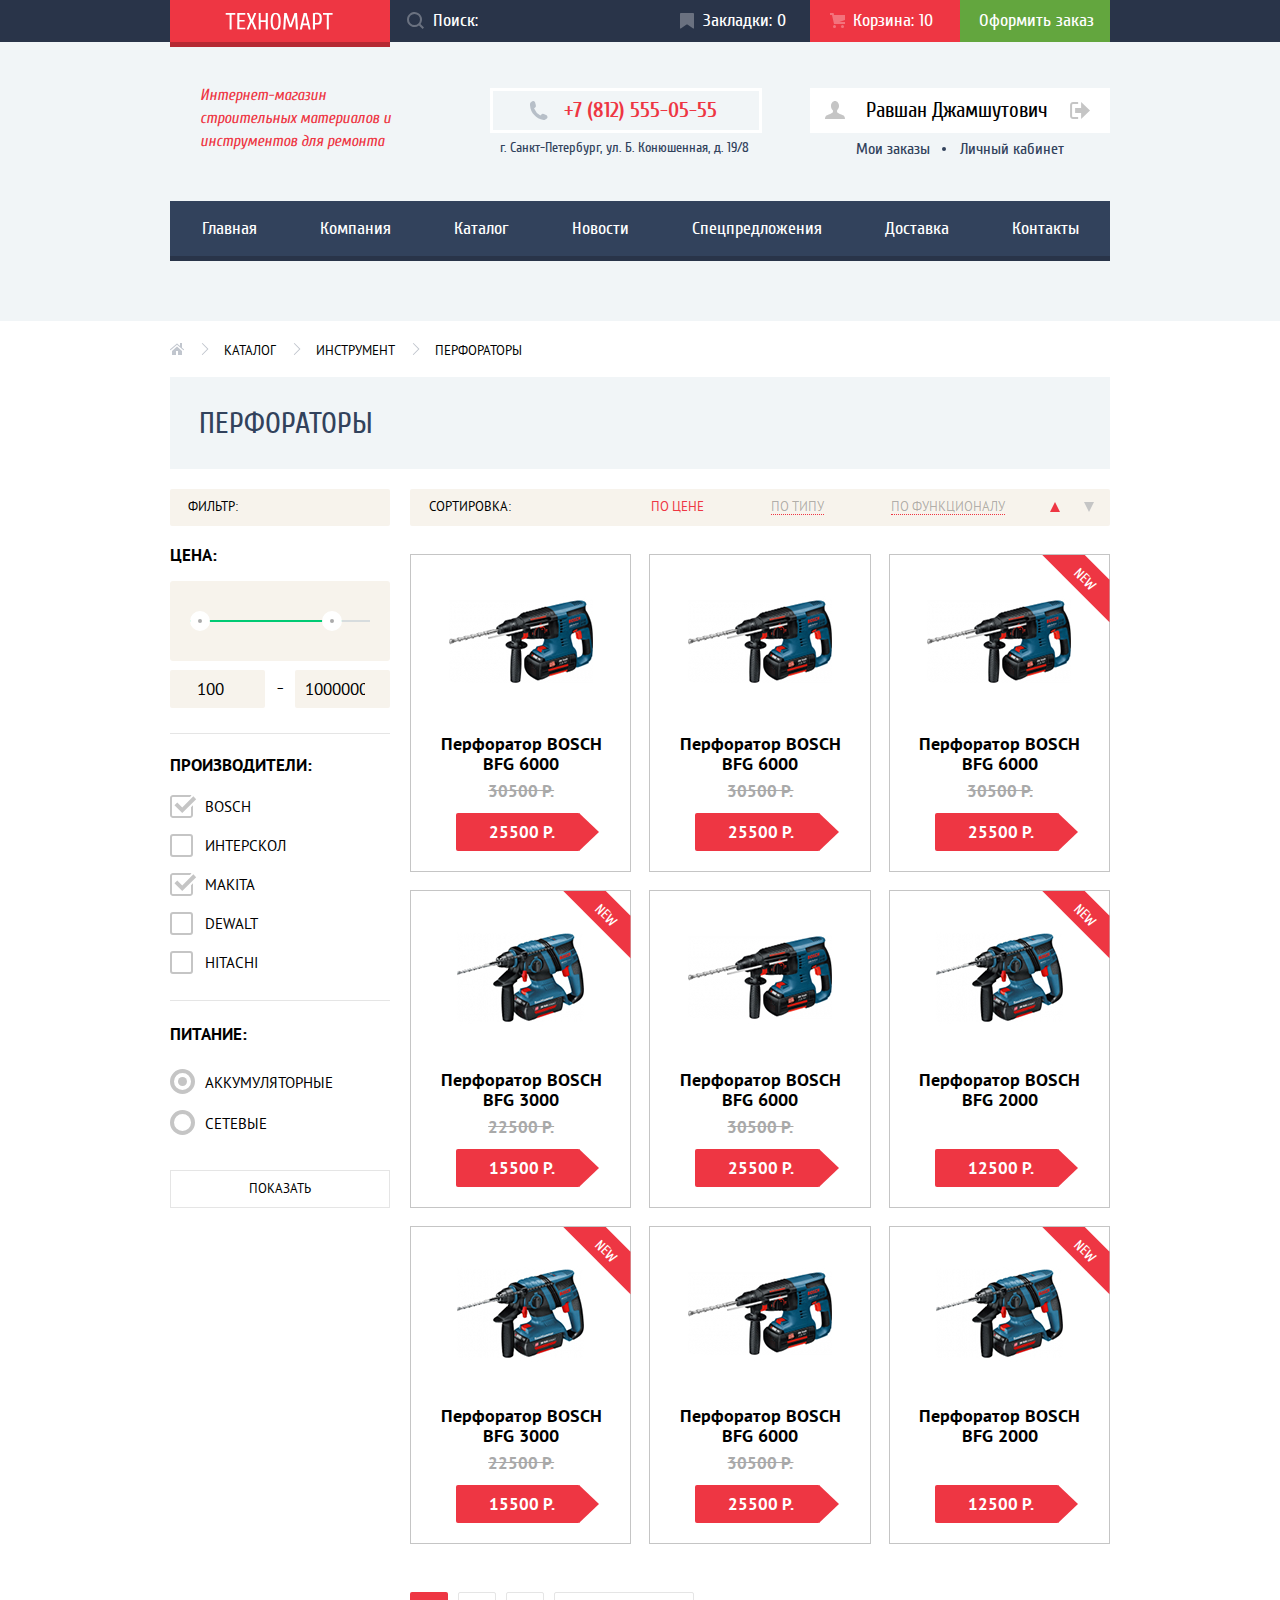
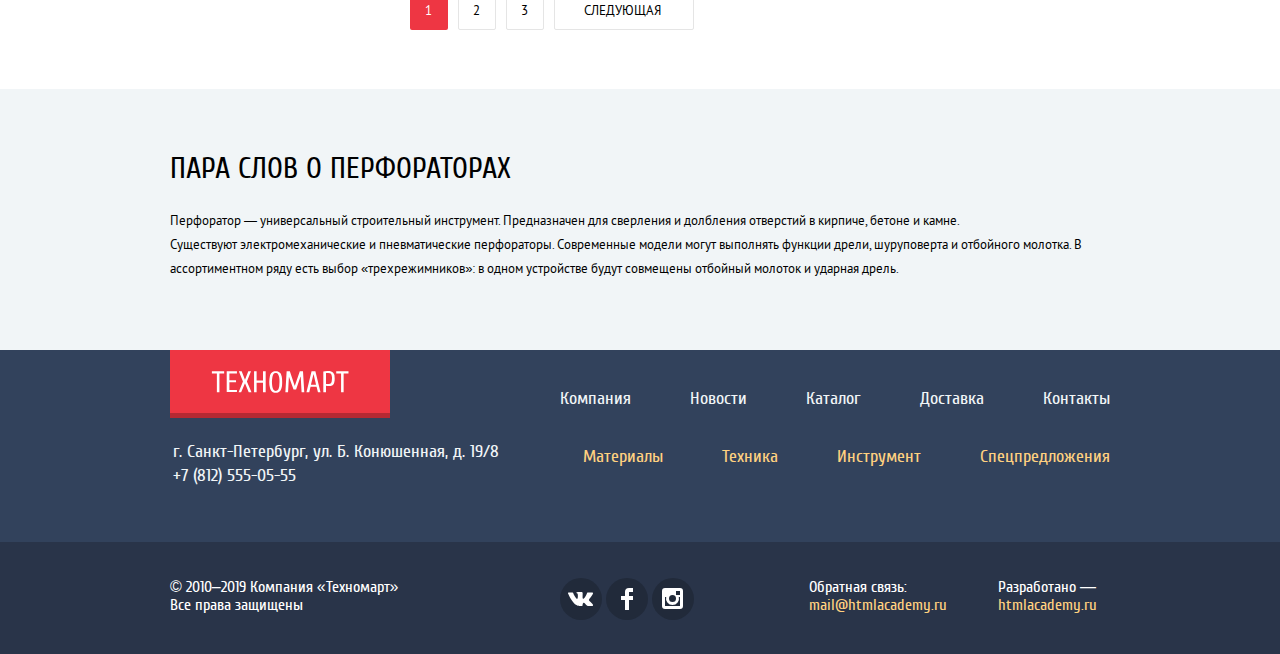
==== commit c21ae4b7: "Внесены правки после первой проверки случайным наставником" ====
--- a/catalog.html
+++ b/catalog.html
@@ -5,7 +5,7 @@
     <title>Каталог товаров интернет-магазина "Техномарт"</title>
     <link href="https://fonts.googleapis.com/css2?family=Cuprum:ital,wght@0,400;0,700;1,400&display=swap" rel="stylesheet">
     <link rel="stylesheet" href="css/normalize.css">
-    <link rel="stylesheet" href="css/style.css">
+    <link rel="stylesheet" href="css/min-style.css">
   </head>
   <body>
     <header class="page__header inner-page__header">
@@ -111,8 +111,8 @@
                 <div class="price-range">
                   <div class="price-range__range">
                     <div class="price-range__range--current">
-                      <div class="price-range__range--min"></div>
-                      <div class="price-range__range--max"></div>
+                      <div class="price-range__range--min" tabindex="1" aria-label="Минимальная цена"></div>
+                      <div class="price-range__range--max" tabindex="1" aria-label="Максимальная цена"></div>
                     </div>
                   </div>
                 </div>
@@ -123,7 +123,7 @@
                   </p>
                   <span>-</span>
                   <p class="price__element">
-                    <label class="visually-hidden" for="max-price">Минимальная цена:</label>
+                    <label class="visually-hidden" for="max-price">Максимальная цена:</label>
                     <input type="number" name="max-price" value="1000000" id="max-price" max="10000000">
                   </p>
                 </div>
@@ -204,9 +204,9 @@
               <div class="sort__menu-wrapper">
                 <h3 class="sort__title">Сортировка:</h3>
                 <div class="sort__types-wrapper">
-                  <button class="sort__button sort__button--current" type="button" name="sort__price">По цене</button>
-                  <button class="sort__button" type="button" name="sort__type">По типу</button>
-                  <button class="sort__button" type="button" name="sort__function">По функционалу</button>
+                  <a href="#" class="sort__button sort__button--current">По цене</a>
+                  <a href="#" class="sort__button">По типу</a>
+                  <a href="#" class="sort__button">По функционалу</a>
                 </div>
                 <div class="sort__wrapper">
                     <button class="sort__button--up-down sort__button--up sort__button--up-down--current" type="button" name="sort__button--up" aria-label="Сортировка по возрастанию"><span class="visually-hidden">по возрастанию</span></button>
@@ -227,8 +227,8 @@
                     <span class="goods__price">25500 Р.</span>
                   </div>
                   <div class="goods__button-wrapper">
-                    <button class="button goods__button--buy" type="button" name="button--buy">Купить</button>
-                    <button class="button goods__button--add-bookmark" type="button" name="button--add-bookmark">В закладки</button>
+                    <a href="#" class="button goods__button--buy">Купить</a>
+                    <a href="#" class="button goods__button--add-bookmark">В закладки</a>
                   </div>
                 </li>
                 <li class="goods__item">
@@ -241,8 +241,8 @@
                     <span class="goods__price">25500 Р.</span>
                   </div>
                   <div class="goods__button-wrapper">
-                    <button class="button goods__button--buy" type="button" name="button--buy">Купить</button>
-                    <button class="button goods__button--add-bookmark" type="button" name="button--add-bookmark">В закладки</button>
+                    <a href="#" class="button goods__button--buy">Купить</a>
+                    <a href="#" class="button goods__button--add-bookmark">В закладки</a>
                   </div>
                 </li>
                 <li class="goods__item new-item">
@@ -255,8 +255,8 @@
                     <span class="goods__price">25500 Р.</span>
                   </div>
                   <div class="goods__button-wrapper">
-                    <button class="button goods__button--buy" type="button" name="button--buy">Купить</button>
-                    <button class="button goods__button--add-bookmark" type="button" name="button--add-bookmark">В закладки</button>
+                    <a href="#" class="button goods__button--buy">Купить</a>
+                    <a href="#" class="button goods__button--add-bookmark">В закладки</a>
                   </div>
                 </li>
                 <li class="goods__item new-item">
@@ -269,8 +269,8 @@
                     <span class="goods__price">15500 Р.</span>
                   </div>
                   <div class="goods__button-wrapper">
-                    <button class="button goods__button--buy" type="button" name="button--buy">Купить</button>
-                    <button class="button goods__button--add-bookmark" type="button" name="button--add-bookmark">В закладки</button>
+                    <a href="#" class="button goods__button--buy">Купить</a>
+                    <a href="#" class="button goods__button--add-bookmark">В закладки</a>
                   </div>
                 </li>
                 <li class="goods__item">
@@ -283,8 +283,8 @@
                     <span class="goods__price">25500 Р.</span>
                   </div>
                   <div class="goods__button-wrapper">
-                    <button class="button goods__button--buy" type="button" name="button--buy">Купить</button>
-                    <button class="button goods__button--add-bookmark" type="button" name="button--add-bookmark">В закладки</button>
+                    <a href="#" class="button goods__button--buy">Купить</a>
+                    <a href="#" class="button goods__button--add-bookmark">В закладки</a>
                   </div>
                 </li>
                 <li class="goods__item new-item">
@@ -297,8 +297,8 @@
                     <span class="goods__price">12500 Р.</span>
                   </div>
                   <div class="goods__button-wrapper">
-                    <button class="button goods__button--buy" type="button" name="button--buy">Купить</button>
-                    <button class="button goods__button--add-bookmark" type="button" name="button--add-bookmark">В закладки</button>
+                    <a href="#" class="button goods__button--buy">Купить</a>
+                    <a href="#" class="button goods__button--add-bookmark">В закладки</a>
                   </div>
                 </li>
                 <li class="goods__item new-item">
@@ -311,8 +311,8 @@
                     <span class="goods__price">15500 Р.</span>
                   </div>
                   <div class="goods__button-wrapper">
-                    <button class="button goods__button--buy" type="button" name="button--buy">Купить</button>
-                    <button class="button goods__button--add-bookmark" type="button" name="button--add-bookmark">В закладки</button>
+                    <a href="#" class="button goods__button--buy">Купить</a>
+                    <a href="#" class="button goods__button--add-bookmark">В закладки</a>
                   </div>
                 </li>
                 <li class="goods__item ">
@@ -325,8 +325,8 @@
                     <span class="goods__price">25500 Р.</span>
                   </div>
                   <div class="goods__button-wrapper">
-                    <button class="button goods__button--buy" type="button" name="button--buy">Купить</button>
-                    <button class="button goods__button--add-bookmark" type="button" name="button--add-bookmark">В закладки</button>
+                    <a href="#" class="button goods__button--buy">Купить</a>
+                    <a href="#" class="button goods__button--add-bookmark">В закладки</a>
                   </div>
                 </li>
                 <li class="goods__item new-item">
@@ -339,8 +339,8 @@
                     <span class="goods__price">12500 Р.</span>
                   </div>
                   <div class="goods__button-wrapper">
-                    <button class="button goods__button--buy" type="button" name="button--buy">Купить</button>
-                    <button class="button goods__button--add-bookmark" type="button" name="button--add-bookmark">В закладки</button>
+                    <a href="#" class="button goods__button--buy">Купить</a>
+                    <a href="#" class="button goods__button--add-bookmark">В закладки</a>
                   </div>
                 </li>
               </ul>
--- a/css/min-style.css
+++ b/css/min-style.css
@@ -0,0 +1 @@
+@font-face{font-family:Cuprum;font-style:normal;font-weight:400;src:local("Cuprum Regular"),local("Cuprum-Regular"),url(../fonts/cuprum.woff2) format("woff2"),url(../fonts/cuprum.woff) format("woff")}@font-face{font-family:Cuprum;font-style:italic;font-weight:400;src:local("Cuprum Italic"),local("Cuprum-Italic"),url(../fonts/cuprumitalic.woff2) format("woff2"),url(../fonts/cuprumitalic.woff) format("woff")}@font-face{font-family:Cuprum;font-style:normal;font-weight:700;src:local("Cuprum Bold"),local("Cuprum-Bold"),url(../fonts/cuprumbold.woff2) format("woff2"),url(../fonts/cuprumbold.woff) format("woff")}@font-face{font-family:Cuprum;font-style:italic;font-weight:700;src:local("Cuprum Bold Italic"),local("Cuprum-BoldItalic"),url(../fonts/cuprumbolditalic.woff2) format("woff2"),url(../fonts/cuprumbolditalic.woff) format("woff")}@font-face{font-family:"PT Sans";font-style:normal;font-weight:400;src:local("PT Sans"),local("PTSans-Regular"),url(../fonts/ptsans.woff2) format("woff2"),url(../fonts/ptsans.woff) format("woff")}@font-face{font-family:"PT Sans";font-style:normal;font-weight:700;src:local("PT Sans Bold"),local("PTSans-Bold"),url(../fonts/ptsansbold.woff2) format("woff2"),url(../fonts/ptsansbold.woff) format("woff")}@-webkit-keyframes shake{0%,100%{-webkit-transform:translateX(0);transform:translateX(0)}10%,30%,50%,70%,90%{-webkit-transform:translateX(-10px);transform:translateX(-10px)}20%,40%,60%,80%{-webkit-transform:translateX(10px);transform:translateX(10px)}}@keyframes shake{0%,100%{-webkit-transform:translateX(0);transform:translateX(0)}10%,30%,50%,70%,90%{-webkit-transform:translateX(-10px);transform:translateX(-10px)}20%,40%,60%,80%{-webkit-transform:translateX(10px);transform:translateX(10px)}}@-webkit-keyframes form--drop{0%{-webkit-transform:translateY(-2000px);transform:translateY(-2000px)}70%{-webkit-transform:translateY(30px);transform:translateY(30px)}90%{-webkit-transform:translateY(-10px);transform:translateY(-10px)}100%{-webkit-transform:translateY(0);transform:translateY(0)}}@keyframes form--drop{0%{-webkit-transform:translateY(-2000px);transform:translateY(-2000px)}70%{-webkit-transform:translateY(30px);transform:translateY(30px)}90%{-webkit-transform:translateY(-10px);transform:translateY(-10px)}100%{-webkit-transform:translateY(0);transform:translateY(0)}}@-webkit-keyframes drop{0%{-webkit-transform:translateY(-2000px);transform:translateY(-2000px)}100%{-webkit-transform:translateY(0);transform:translateY(0)}}@keyframes drop{0%{-webkit-transform:translateY(-2000px);transform:translateY(-2000px)}100%{-webkit-transform:translateY(0);transform:translateY(0)}}@-webkit-keyframes swipe{0%{-webkit-transform:translateY(2000px);transform:translateY(2000px)}100%{-webkit-transform:translateY(0);transform:translateY(0)}}@keyframes swipe{0%{-webkit-transform:translateY(2000px);transform:translateY(2000px)}100%{-webkit-transform:translateY(0);transform:translateY(0)}}:root{--white:#FFFFFF;--black:#000000;--basic-red:#EE3643;--basic-blue:#32425C;--basic-background:#F1F5F7;--basic-border:#EAEAEA;--basic-darkblue:#293449;--basic-green:#63A63E;--basic-lightgray:#C5C5C5;--basic-gray:#3D546F;--special-aquablue:#3BBCE3;--special-darkgreen:#367315;--special-lightgreen:#8ED78F;--special-orange:#FFBF47;--special-lightorange:#FFC047;--special-darkyellow:#FFD180;--special-lilac:#DC91D8;--special-gray:#A9A9A9;--special-middlegray:#E5E5E5;--special-lightgray:#F4F4F4;--special-lightbrown:#F9F5F0;--special-brown:#F7F3EC;--social-background:#212A3A;--special-inset:#405069;--special-slider:#917f6e;--white-opacity:rgba(255, 255, 255, 0.5);--white-opacity-5:rgba(255, 255, 255, 0.05);--white-opacity-25:rgba(255, 255, 255, 0.25);--white-opacity-30:rgba(255, 255, 255, 0.3);--gray-opacity-30:rgba(197, 197, 197, 0.3);--darkgray-opacity-50:rgba(241, 245, 247, 0.5);--brown-opacity-30:rgba(169, 169, 169, 0.3);--black-opacity-24:rgba(0, 0, 0, 0.24);--black-opacity-30:rgba(0, 0, 0, 0.3);--darkyellow-opacity-50:rgba(255, 209, 128, 0.5);--hover-red:#ca2c37;--hover-green:#5FBB2D;--hover-blue:#293449;--active-green:#518534;--active-blue:#161D29;--active-red:#ba2732;--rest-gray:#C5C5C5;--hover-gray:#B5B5B5;--line-gray:#D7DCDE;--line-green:#00CA74;--circle-gray:#ABABAB}body{position:relative;margin:0;padding:0;color:var(--black);font-family:Cuprum,"PT Sans",sans-serif;font-size:18px;line-height:24px;font-weight:400;background-color:var(--white)}a{text-decoration:none}img{max-width:100%;height:auto}.button{color:inherit;font-size:14px;line-height:18px;text-transform:uppercase;background-color:var(--basic-red);cursor:pointer}.button:focus,.button:hover{background-color:var(--hover-red)}.button-active{background-color:var(--active-red)}.visually-hidden:not(:focus):not(active),input[type=checkbox].visually-hidden,input[type=radio].visually-hidden{position:absolute;width:1px;height:1px;margin:-1px;padding:0;border:0;white-space:nowrap;-webkit-clip-path:inset(100%);clip-path:inset(100%);clip:rect(0 0 0 0);overflow:hidden}.new-item::before{content:"";position:absolute;top:8px;right:-25px;width:35px;height:0;border-bottom:30px solid var(--basic-red);border-left:30px solid transparent;border-right:30px solid transparent;-webkit-transform:rotate(45deg);transform:rotate(45deg);z-index:1}.new-item::after{content:"new";position:absolute;top:18px;right:3px;width:30px;height:0;color:var(--white);font-size:14px;line-height:18px;text-transform:uppercase;text-align:center;-webkit-transform:rotate(45deg);transform:rotate(45deg);z-index:1}.section__wrapper{display:-webkit-box;display:-ms-flexbox;display:flex;-webkit-box-pack:justify;-ms-flex-pack:justify;justify-content:space-between;-webkit-box-align:start;-ms-flex-align:start;align-items:start;margin-bottom:20px;padding-right:14px;background-color:var(--special-lightbrown)}.section__button{-ms-flex-item-align:center;-ms-grid-row-align:center;align-self:center;padding:11px 24px 9px 24px;color:var(--white)}.page{height:100%}.page__body{display:-ms-grid;display:grid;-ms-grid-rows:-webkit-min-content 1fr -webkit-min-content;-ms-grid-rows:min-content 1fr min-content;grid-template-rows:-webkit-min-content 1fr -webkit-min-content;grid-template-rows:min-content 1fr min-content;-ms-flex-line-pack:start;align-content:start;min-height:100%}.container{max-width:960px;margin:0 auto;padding-left:10px;padding-right:10px;-webkit-box-sizing:border-box;box-sizing:border-box}.page__header{background-color:var(--basic-background)}.inner-page .page__header{margin-bottom:0}.header-top{margin-bottom:42px;color:var(--white);background-color:var(--basic-darkblue)}.header-top .container{display:-webkit-box;display:-ms-flexbox;display:flex;-ms-flex-wrap:wrap;flex-wrap:wrap}.header-top__logo,.header-top__logo:focus,.header-top__logo:hover{-ms-flex-item-align:center;-ms-grid-row-align:center;align-self:center;position:relative;padding:12px 57px 12px 55px;color:var(--white);line-height:0;background-color:var(--basic-red);cursor:pointer}.header-top__logo::after{content:"";position:absolute;bottom:-5px;right:0;width:100%;height:5px;background-color:var(--basic-red);-webkit-box-shadow:inset 0 -5px 0 var(--black-opacity-24);box-shadow:inset 0 -5px 0 var(--black-opacity-24)}.header-top__logo:active{background-color:var(--active-red)}.search-form{-webkit-box-flex:1;-ms-flex-positive:1;flex-grow:1;-ms-flex-item-align:center;-ms-grid-row-align:center;align-self:center;position:relative}.search-form__icon{position:absolute;top:12px;left:17px;width:17px;height:17px;opacity:.3}.search-form__icon:hover{opacity:1}.search-form__input:hover~.search-form__icon{opacity:1}.search-form__input:focus~.search-form__icon{opacity:1}.search-form__input:focus~.search-form__icon path{fill:var(--basic-red)}.search-form__input{width:100%;padding:9px 20px 9px 43px;color:inherit;line-height:24px;background-color:var(--basic-darkblue);border:none;cursor:pointer}.search-form__input:focus{color:var(--black);background-color:var(--white)}.search-form__input::-webkit-input-placeholder{color:var(--white)}.search-form__input::-moz-placeholder{color:var(--white)}.search-form__input:-ms-input-placeholder{color:var(--white)}.search-form__input::-ms-input-placeholder{color:var(--white)}.search-form__input::placeholder{color:var(--white)}.header-top__buttons{display:-webkit-box;display:-ms-flexbox;display:flex;-ms-flex-wrap:wrap;flex-wrap:wrap;-webkit-box-pack:end;-ms-flex-pack:end;justify-content:flex-end;min-width:450px}.header-top__button{position:relative;min-width:150px;padding:9px 24px 9px 43px;color:inherit;border:none;-webkit-box-sizing:border-box;box-sizing:border-box}.header-top__button--bookmark::before{content:"";position:absolute;top:13px;left:20px;width:14px;height:16px;background-image:url(../img/icon-bookmark.svg);background-repeat:no-repeat;opacity:.3}.header-top__button--bookmark:focus::before,.header-top__button--bookmark:hover::before{opacity:1}.header-top__button--bookmark:active{color:var(--white-opacity);background-color:var(--active-blue)}.header-top__button--bookmark:active::before{opacity:.3}.header-top__button--cart::before{content:"";position:absolute;top:13px;left:20px;width:15px;height:15px;background-image:url(../img/icon-cart.svg);background-repeat:no-repeat;opacity:.3}.header-top__button--cart:focus::before,.header-top__button--cart:hover::before{opacity:1}.header-top__button--cart:active{color:var(--white-opacity);background-color:var(--active-blue)}.header-top__button--cart:active::before{opacity:.3}.header-top__button--cart_full{background-color:var(--basic-red)}.header-top__button_order{padding:9px 16px 9px 19px;background-color:var(--basic-green);cursor:pointer}.header-top__button_order:focus,.header-top__button_order:hover{background-color:var(--hover-green)}.header-top__button_order:active{color:var(--white-opacity);background-color:var(--basic-green)}.header-center{padding-bottom:40px}.header-center{display:-webkit-box;display:-ms-flexbox;display:flex;-ms-flex-wrap:wrap;flex-wrap:wrap;-webkit-box-pack:justify;-ms-flex-pack:justify;justify-content:space-between}.header-center__promo{max-width:300px;margin:0;padding:0 73px 0 30px;color:var(--basic-red);font-size:16px;line-height:23px;font-style:italic;-webkit-box-sizing:border-box;box-sizing:border-box}.header-center__contacts{display:-webkit-box;display:-ms-flexbox;display:flex;-webkit-box-orient:vertical;-webkit-box-direction:normal;-ms-flex-direction:column;flex-direction:column;-ms-flex-wrap:wrap;flex-wrap:wrap;-webkit-box-align:start;-ms-flex-align:start;align-items:start;min-width:300px;margin-top:4px;text-align:left}.header-contacts__phone{position:relative;padding:4px 42px 5px 71px;color:var(--basic-red);font-size:21px;line-height:30px;font-weight:700;font-style:normal;border:3px solid var(--white);-webkit-box-sizing:border-box;box-sizing:border-box}.header-contacts__phone::before{content:"";position:absolute;top:10px;left:36px;width:19px;height:19px;background-image:url(../img/icon-phone.svg);background-repeat:no-repeat}.header-contacts__address{padding:3px 10px 0 10px;color:var(--basic-blue);font-size:14px;line-height:24px;font-style:normal}.login-form{display:-webkit-box;display:-ms-flexbox;display:flex;-ms-flex-wrap:wrap;flex-wrap:wrap;-webkit-box-pack:end;-ms-flex-pack:end;justify-content:flex-end;-ms-flex-line-pack:start;align-content:start;width:300px;margin-top:4px}.login-form__button{position:relative;padding:12px 27px 12px 45px;color:var(--black);font-size:21px;line-height:21px;background-color:var(--white)}.login-form__button:not(:first-child){margin-left:10px}.login-form__button:focus,.login-form__button:hover{color:var(--basic-red)}.login-form__button:active{color:var(--basic-lightgray)}.login-form__button--img{position:absolute;top:14px;left:19px;width:21px;height:17px}.login-form__button:focus>.login-form__button--img>path,.login-form__button:hover>.login-form__button--img>path{fill:var(--basic-gray)}.login-form__button:active>.login-form__button--img>path{fill:var(--basic-lightgray)}.login-form__button--registration{padding:12px 24px}.account{margin-top:4px}.account__info{display:-webkit-box;display:-ms-flexbox;display:flex;-ms-flex-wrap:wrap;flex-wrap:wrap;min-width:300px;margin-bottom:4px;font-size:21px;line-height:21px;background-color:var(--white)}.account__button,.account__button--user:focus,.account__button--user:hover{color:var(--black)}.account__button--user{position:relative;padding:12px 20px 12px 56px}.account__button--user>svg{position:absolute;top:13px;left:15px;width:20px;height:18px}.account__button--user:focus>.account__button--user-img>path,.account__button--user:hover>.account__button--user-img>path{fill:var(--basic-gray)}.account__button--user:active{color:var(--basic-lightgray)}.account__button--user:active>.account__button--user-img>path{fill:var(--basic-lightgray)}.account__button--logout{position:relative;color:var(--basic-lightgray)}.account__button--logout-img{position:absolute;top:14px;left:2px;width:20px;height:18px}.account__button--logout-img:focus>path,.account__button--logout-img:hover>path{fill:var(--basic-gray)}.account__button--logout-img:active>path{fill:var(--basic-lightgray)}.account__menu{display:-webkit-box;display:-ms-flexbox;display:flex;-ms-flex-wrap:wrap;flex-wrap:wrap;-webkit-box-pack:center;-ms-flex-pack:center;justify-content:center;margin:0;padding:0;list-style:none}.account__link{position:relative;padding-left:30px;color:var(--basic-blue);font-size:16px;line-height:18px}.account__item:not(:first-child)>.account__link::before{content:"";position:absolute;top:7px;left:12px;width:4px;height:4px;background-color:var(--basic-blue);border-radius:50%}.account__item:first-child>.account__link{padding-left:0}.account__link:focus,.account__link:hover{color:var(--basic-red)}.account__menu:focus .account__link::before,.account__menu:hover .account__link::before{background-color:var(--basic-red)}.account__link:active{color:var(--basic-lightgray)}.account__menu:active .account__link::before{background-color:var(--basic-lightgray)}.header-bottom{padding-bottom:65px;color:var(--white);background-color:var(--basic-background)}.main-navigation{position:relative;background-color:var(--basic-blue)}.main-navigation::after{content:"";position:absolute;bottom:-5px;right:0;width:100%;height:5px;background-color:var(--basic-blue);-webkit-box-shadow:inset 0 -5px 0 var(--basic-darkblue);box-shadow:inset 0 -5px 0 var(--basic-darkblue)}.main-navigation__list{display:-webkit-box;display:-ms-flexbox;display:flex;-ms-flex-wrap:wrap;flex-wrap:wrap;-webkit-box-pack:start;-ms-flex-pack:start;justify-content:flex-start;margin:0;padding:0;list-style:none}.main-navigation__item{-webkit-box-flex:1;-ms-flex-positive:1;flex-grow:1;display:-webkit-box;display:-ms-flexbox;display:flex}.main-navigation__link{-webkit-box-flex:1;-ms-flex-positive:1;flex-grow:1;display:inline-block;vertical-align:top;padding:16px 20px 15px 20px;color:inherit;text-align:center;cursor:pointer}.main-navigation__link:focus,.main-navigation__link:hover{background-color:var(--basic-darkblue)}.main-navigation__link:active{color:var(--white-opacity)}.main-navigation__current-link:active,.main-navigation__current-link:focus,.main-navigation__current-link:hover{color:inherit;background-color:var(--basic-blue);cursor:default}.features{padding-bottom:59px;padding-top:59px}.features__wrapper{display:-ms-grid;display:grid;-ms-grid-columns:1fr 20px 1fr 20px 1fr;grid-template-columns:1fr 1fr 1fr;-ms-grid-rows:auto 20px auto 20px auto;grid-template-rows:auto auto auto;grid-gap:20px;-webkit-box-align:start;-ms-flex-align:start;align-items:start;grid-template-areas:"f1 f2 f3" "sl sl f4" "sl sl f5";margin:0;padding:0;list-style:none;color:var(--white)}.features__item:nth-child(1){-ms-grid-row:1;-ms-grid-column:1;grid-area:f1;background-color:var(--special-orange)}.features__item:nth-child(2){-ms-grid-row:1;-ms-grid-column:3;grid-area:f2;background-color:var(--special-aquablue)}.features__item:nth-child(3){-ms-grid-row:1;-ms-grid-column:5;grid-area:f3;background-color:var(--special-lilac)}.features__item:nth-child(4){-ms-grid-row:3;-ms-grid-column:5;grid-area:f4;background-color:var(--special-lightgreen)}.features__item:nth-child(5){-ms-grid-row:5;-ms-grid-column:5;grid-area:f5;background-color:var(--special-lightorange)}.features__item{display:-webkit-box;display:-ms-flexbox;display:flex;-ms-flex-wrap:wrap;flex-wrap:wrap;-webkit-box-pack:start;-ms-flex-pack:start;justify-content:flex-start;position:relative;padding:20px 10px 21px 23px;color:var(--white);background-color:var(--special-orange);cursor:default}.features__item-wrapper{display:-webkit-box;display:-ms-flexbox;display:flex;-webkit-box-orient:vertical;-webkit-box-direction:normal;-ms-flex-direction:column;flex-direction:column;-ms-flex-wrap:wrap;flex-wrap:wrap}.features__item--title{max-width:135px;margin:0 0 14px;font-size:24px;line-height:30px;font-weight:700;overflow:hidden;word-break:break-word}.features__button{display:inline-block;vertical-align:top;min-width:135px;padding:10px 24px 10px 23px;color:inherit;font-size:14px;line-height:18px;text-transform:uppercase;background-color:var(--white-opacity-30);border:none;-webkit-box-sizing:border-box;box-sizing:border-box;cursor:pointer}.features__button:focus,.features__button:hover{background-color:var(--gray-opacity-30)}.features__button:active{background-color:var(--brown-opacity-30)}.features__item>img{margin:0 auto;-o-object-fit:contain;object-fit:contain}.features__slider{-ms-grid-row:3;-ms-grid-row-span:3;-ms-grid-column:1;-ms-grid-column-span:3;grid-area:sl;position:relative;color:var(--white)}.features-slider__item{display:none;position:relative;max-width:620px;max-height:266px;background-color:var(--special-slider)}.features-slider__item>img{max-width:620px;max-height:266px;-o-object-fit:contain;object-fit:contain}.slider-item__wrapper{position:absolute;max-width:570px;top:23px;left:24px}.slider-item__title{margin:0 0 5px;font-size:36px;line-height:36px;font-weight:700;text-transform:uppercase;overflow:hidden;white-space:nowrap;text-overflow:ellipsis}.slider-item__info{margin:0;overflow:hidden;white-space:nowrap;text-overflow:ellipsis}.slider-item__link{display:inline-block;vertical-align:top;position:absolute;left:24px;bottom:27px;margin:0;padding:11px 46px 9px}.features-slider__controls{position:absolute;left:295px;bottom:36px;line-height:0;z-index:1}.features-slider__controls>label{display:inline-block;vertical-align:top;position:relative;width:10px;height:10px;margin-left:5px;padding:2px;background-color:var(--white);border-radius:50%;-webkit-box-sizing:border-box;box-sizing:border-box;cursor:pointer}.features-slider__controls>label:first-child{margin-left:0}#slider__radio_1:focus~.features-slider__controls label[for=slider__radio_1],#slider__radio_2:focus~.features-slider__controls label[for=slider__radio_2]{outline:5px auto -webkit-focus-ring-color}#slider__radio_1:checked~.features-slider__list #slide-1,#slider__radio_2:checked~.features-slider__list #slide-2{display:block}#slider__radio_1:checked~.features-slider__controls label[for=slider__radio_1]:after,#slider__radio_2:checked~.features-slider__controls label[for=slider__radio_2]:after{content:"";position:absolute;width:6px;height:6px;background-color:var(--basic-red);border-radius:50%}.features-slider__button{position:absolute;width:23px;height:41px;margin:0;padding:0;background-color:transparent;border:none;cursor:pointer}.features-slider__button--next{top:122px;right:20px}.features-slider__button--prev{top:122px;left:20px}.features-slider__button--next::before{content:"";position:absolute;top:0;right:0;width:23px;height:41px;background-image:url(../img/icon-left.svg);background-repeat:no-repeat;-webkit-transform:rotate(180deg);transform:rotate(180deg)}.features-slider__button--prev::before{content:"";position:absolute;top:0;left:0;width:23px;height:41px;background-image:url(../img/icon-left.svg);background-repeat:no-repeat}.grid-module{margin-bottom:70px}.grid-module__header{display:-webkit-box;display:-ms-flexbox;display:flex;-ms-flex-wrap:wrap;flex-wrap:wrap;-webkit-box-align:center;-ms-flex-align:center;align-items:center;margin-bottom:20px;padding:25px 14px 26px 25px;background-color:var(--special-lightbrown)}.grid-module__title{margin:0;padding:0 0 1px 3px;color:var(--basic-blue);font-size:30px;line-height:30px;font-weight:400;text-transform:uppercase}.grid-module__button{margin-left:auto;padding:11px 24px 9px 24px;color:var(--white)}.grid-module__list{display:-ms-grid;display:grid;-ms-grid-columns:1fr 20px 1fr 20px 1fr 20px 1fr;grid-template-columns:1fr 1fr 1fr 1fr;grid-gap:20px;margin:0;padding:0;list-style:none}.goods__item{display:-webkit-box;display:-ms-flexbox;display:flex;-ms-flex-wrap:wrap;flex-wrap:wrap;-webkit-box-orient:vertical;-webkit-box-direction:normal;-ms-flex-direction:column;flex-direction:column;-webkit-box-align:center;-ms-flex-align:center;align-items:center;position:relative;padding-top:5px;text-align:center;border:1px solid var(--basic-lightgray);-webkit-box-sizing:border-box;box-sizing:border-box;cursor:default}.goods__item:hover{-webkit-box-shadow:0 4px 20px var(--black-opacity-24);box-shadow:0 4px 20px var(--black-opacity-24)}.goods__item:hover .goods__button-wrapper{display:-webkit-box;display:-ms-flexbox;display:flex}.goods__image-wrapper{display:-webkit-box;display:-ms-flexbox;display:flex;-ms-flex-wrap:wrap;flex-wrap:wrap;-webkit-box-align:center;-ms-flex-align:center;align-items:center;width:184px;min-height:164px}.goods__image-wrapper>img{max-width:184px;max-height:164px;margin:0 auto;-o-object-fit:contain;object-fit:contain}.goods__info-wrapper{display:-webkit-box;display:-ms-flexbox;display:flex;-webkit-box-orient:vertical;-webkit-box-direction:normal;-ms-flex-direction:column;flex-direction:column;-webkit-box-pack:justify;-ms-flex-pack:justify;justify-content:space-between;-webkit-box-flex:1;-ms-flex-positive:1;flex-grow:1;padding:10px 17px 20px 18px}.goods__title{margin:0;padding-bottom:8px;font-family:"PT Sans",Arial,sans-serif;font-size:18px;line-height:20px;font-weight:700}.goods__price--old{margin:0 auto 13px;color:var(--special-gray);font-family:"PT Sans",Arial,sans-serif;font-size:17px;line-height:18px;font-weight:700;text-align:center;text-transform:uppercase}.goods__price{position:relative;margin:0 33px 0 27px;padding:10px 24px 10px 32px;color:var(--white);font-family:"PT Sans",Arial,sans-serif;font-size:17px;line-height:18px;font-weight:700;text-align:center;text-transform:uppercase;background-color:var(--basic-red);border-radius:2px}.goods__price::after{content:"";position:absolute;top:0;right:-19px;border-left:20px solid var(--basic-red);border-top:19px solid transparent;border-bottom:19px solid transparent}.goods__button-wrapper{display:none;-webkit-box-orient:vertical;-webkit-box-direction:normal;-ms-flex-direction:column;flex-direction:column;position:absolute;top:0;left:0;margin:0 auto;padding:38px 43px 35px 41px;background-color:var(--white)}.goods__button--buy{position:relative;margin-bottom:10px;padding:10px 40px 10px 53px;color:var(--white);font-size:14px;line-height:18px;text-transform:uppercase;background-color:var(--basic-green);border:none;border-radius:2px;-webkit-box-shadow:inset 0 -3px 0 var(--special-darkgreen);box-shadow:inset 0 -3px 0 var(--special-darkgreen)}.goods__item:hover .goods__button--buy{-webkit-animation:drop .3s;animation:drop .3s}.goods__button--buy::before{content:"";position:absolute;width:15px;height:15px;left:30px;background-image:url(../img/icon-cart.svg);background-repeat:no-repeat;opacity:.3}.goods__button--buy:focus,.goods__button--buy:hover{background-color:var(--hover-green)}.goods__button--buy:active{background-color:var(--active-green)}.goods__button--add-bookmark{padding:8px 31px 6px 30px;color:var(--basic-blue);font-size:14px;line-height:18px;text-transform:uppercase;background:0 0;border:3px solid var(--basic-green);border-radius:2px}.goods__item:hover .goods__button--add-bookmark{-webkit-animation:swipe .4s;animation:swipe .4s}.goods__button--add-bookmark:focus,.goods__button--add-bookmark:hover{background:0 0;border:3px solid var(--basic-blue)}.goods__button--add-bookmark:active{color:var(--basic-lightgray);border:3px solid var(--basic-lightgray)}.brands .grid-module__header{padding-right:19px}.brands .grid-module__button{padding:11px 38px 9px 39px}.brands__item{display:-webkit-box;display:-ms-flexbox;display:flex;width:220px;height:145px;border:1px solid var(--special-middlegray);-webkit-box-sizing:border-box;box-sizing:border-box}.brands__link{display:-webkit-box;display:-ms-flexbox;display:flex;width:100%;height:100%;-o-object-fit:contain;object-fit:contain}.brands__link>img{max-width:220px;max-height:145px;margin:0 auto;-o-object-fit:contain;object-fit:contain}.brands__item:focus,.brands__item:hover{-webkit-box-shadow:0 4px 20px var(--black-opacity-24);box-shadow:0 4px 20px var(--black-opacity-24)}.brands__item:active{-webkit-box-shadow:0 4px 20px var(--black-opacity-24);box-shadow:0 4px 20px var(--black-opacity-24);opacity:.5}.services{padding-top:64px;padding-bottom:52px;background-color:var(--basic-background);cursor:default}.services__title{margin:0 0 24px;padding:0;font-size:30px;line-height:30px;font-weight:400;text-transform:uppercase;color:var(--black)}.services__info{margin:0 0 23px;font-family:"PT Sans",Arial,sans-serif;font-size:13px;line-height:24px;font-weight:400}.services__slider{display:-ms-grid;display:grid;-ms-grid-columns:300px 20px 620px;grid-template-columns:300px 620px;grid-gap:20px}.services-slider__buttons{display:-webkit-box;display:-ms-flexbox;display:flex;-webkit-box-orient:vertical;-webkit-box-direction:normal;-ms-flex-direction:column;flex-direction:column;position:relative;max-width:240px;margin:0;padding:49px 0 49px 0;-webkit-box-sizing:border-box;box-sizing:border-box}.services-slider__buttons--shadow::after{content:"";position:absolute;right:0;top:0;width:10px;height:279px;background-image:url(../img/shadow.png);background-repeat:no-repeat}.services-slider__button{padding:14px 22px 17px 22px;color:var(--white);font-size:21px;line-height:30px;font-weight:700;text-align:left;background-color:var(--basic-blue);border:none;-webkit-box-shadow:0 1px 0 var(--basic-darkblue),inset 0 1px 0 var(--special-inset);box-shadow:0 1px 0 var(--basic-darkblue),inset 0 1px 0 var(--special-inset);-webkit-box-sizing:border-box;box-sizing:border-box;cursor:pointer}.services-slider__button:focus,.services-slider__button:hover{color:var(--white);background-color:var(--hover-blue)}.services-slider__button--current,.services-slider__button--current:active,.services-slider__button--current:focus,.services-slider__button--current:hover{color:var(--basic-blue);background-color:var(--white);-webkit-box-shadow:none;box-shadow:none}.services-slider__list{margin:0;padding:0;list-style:none}.services-slider__item{display:none;-webkit-box-orient:vertical;-webkit-box-direction:normal;-ms-flex-direction:column;flex-direction:column;-webkit-box-align:start;-ms-flex-align:start;align-items:start;position:relative;padding-top:46px}.services-slider__item--current{display:-webkit-box;display:-ms-flexbox;display:flex}.services-slider__item:nth-child(1)::after{content:"";position:absolute;top:67px;right:0;width:468px;height:261px;background-image:url(../img/services__slider-1.png);background-repeat:no-repeat}.services-slider__item:nth-child(2)::after{content:"";position:absolute;top:65px;right:0;width:389px;height:261px;background-image:url(../img/services__slider-2.png);background-repeat:no-repeat}.services-slider__item:nth-child(3)::after{content:"";position:absolute;top:65px;right:0;width:465px;height:261px;background-image:url(../img/services__slider-3.png);background-repeat:no-repeat}.services-slider__title{margin:0 0 30px;padding:0;color:var(--basic-blue);font-size:30px;line-height:30px;font-weight:400;text-transform:uppercase}.services-slider__info{max-width:380px;margin:0;padding:0;font-family:"PT Sans",Arial,sans-serif;font-size:13px;line-height:24px;z-index:2}.services-slider__info--credit{margin-bottom:26px}.services-slider__button--credit{display:inline-block;vertical-align:top;padding:10px 25px;color:var(--white)}.about-us{padding-top:70px;padding-bottom:70px}.about-us .container{display:-ms-grid;display:grid;-ms-grid-columns:2fr 40px 1fr;grid-template-columns:2fr 1fr;grid-gap:40px}.about-us__title{margin:0 0 23px;padding:0;color:var(--black);font-size:30px;line-height:30px;font-weight:400;text-transform:uppercase}.about-us__content{margin:0 0 26px;font-family:"PT Sans",Arial,sans-serif;font-size:13px}.contacts-content{margin-bottom:32px}.about-us__delivery{margin:0 0 3px;font-family:"PT Sans",Arial,sans-serif;font-size:13px}.delivery__list{margin:0 0 20px;padding:0;list-style:none}.delivery__item{position:relative;margin-bottom:12px;padding-left:37px}.delivery__item:last-child{margin-bottom:0}.delivery__item::before{content:"";position:absolute;top:10px;left:0;width:25px;height:2px;background-color:var(--basic-red)}.about-us__button{display:inline-block;vertical-align:top;margin:0;padding:11px 40px 9px;color:var(--white);border:none}.about-us__button_contacts{display:block;padding:11px 40px;text-align:center}.about-us__mini-map{max-width:300px;max-height:158px;margin-bottom:20px;-o-object-fit:contain;object-fit:contain}.inner-page__catalog{display:-ms-grid;display:grid;-ms-grid-columns:1fr 20px 1fr 20px 1fr 20px 1fr;grid-template-columns:1fr 1fr 1fr 1fr;-ms-grid-rows:auto;grid-template-rows:auto;grid-gap:20px}.inner-page__catalog>:nth-child(1){-ms-grid-row:1;-ms-grid-column:1}.inner-page__catalog>:nth-child(2){-ms-grid-row:1;-ms-grid-column:3}.inner-page__catalog>:nth-child(3){-ms-grid-row:1;-ms-grid-column:5}.inner-page__catalog>:nth-child(4){-ms-grid-row:1;-ms-grid-column:7}.breadcrumbs{display:-webkit-box;display:-ms-flexbox;display:flex;-ms-flex-wrap:wrap;flex-wrap:wrap;margin:0;padding:21px 0 17px;color:var(--black);font-family:"PT Sans",Arial,sans-serif;font-size:13px;line-height:18px;text-transform:uppercase;list-style:none}.breadcrumbs__item{position:relative;margin-right:40px}.breadcrumbs__link{position:relative;margin:0;padding:0;color:inherit}.breadcrumbs__link:last-child{margin-right:0}.breadcrumbs__item:not(:last-child) .breadcrumbs__link::after{content:"";position:absolute;width:8px;height:14px;top:0;right:-25px;background-image:url(../img/icon-right-small.svg);background-repeat:no-repeat}.breadcrumbs__item:not(:first-child) .breadcrumbs__link:focus::after{outline:0}.breadcrumbs__item:first-child>.breadcrumbs__link:focus::before{outline:5px auto -webkit-focus-ring-color}.inner-page__title{margin:0 0 20px;padding:32px 29px 30px 29px;color:var(--basic-blue);font-size:30px;line-height:30px;font-weight:400;text-transform:uppercase;background-color:var(--basic-background)}.filter{-ms-grid-column-span:1;grid-column-end:span 1}.filter__title{margin:0;padding:9px 18px 10px 18px;font-family:"PT Sans",Arial,sans-serif;font-size:13px;line-height:18px;font-weight:400;text-transform:uppercase;background-color:var(--special-brown);border-radius:2px}.filter-section{margin:0;padding:0;border:none}.filter-section:not(:last-of-type){border-bottom:1px solid var(--special-middlegray)}.filter-section__price{padding-top:14px;padding-bottom:25px}.filter-section__brands{padding-top:16px;padding-bottom:26px}.filter-section__energy{padding-top:18px;padding-bottom:34px}.filter-section__title{margin:0;padding-bottom:0;font-family:"PT Sans",Arial,sans-serif;font-size:17px;line-height:30px;font-weight:700;text-transform:uppercase}.filter-section__price>.filter-section__title{margin-bottom:11px}.filter-section__brands>.filter-section__title{margin-bottom:15px}.filter-section__energy>.filter-section__title{margin-bottom:21px}.price-range{position:relative;margin-bottom:9px;padding:39px 20px;background-color:var(--special-brown);border-radius:3px}.price-range__range{width:180px;height:2px;background-color:var(--line-gray)}.price-range__range--current{position:relative;width:152px;height:2px;background-color:var(--line-green)}.price-range__range--max,.price-range__range--min{cursor:pointer}.price-range__range--max:focus,.price-range__range--min:focus{outline:5px auto -webkit-focus-ring-color}.price-range__range--min{position:absolute;top:-9px;left:0;width:4px;height:4px;background-color:var(--circle-gray);border:8px solid var(--white);border-radius:50%}.price-range__range--max{position:absolute;top:-9px;right:0;width:4px;height:4px;background-color:var(--circle-gray);border:8px solid var(--white);border-radius:50%}.price{display:-webkit-box;display:-ms-flexbox;display:flex;-webkit-box-pack:justify;-ms-flex-pack:justify;justify-content:space-between;-webkit-box-align:center;-ms-flex-align:center;align-items:center}.price__element{display:block;margin:0}.price__element>input[type=number]{width:95px;margin:0;padding:10px;font-family:"PT Sans",Arial,sans-serif;font-size:17px;line-height:18px;text-align:center;background-color:var(--special-brown);border:none;border-radius:2px;-webkit-box-sizing:border-box;box-sizing:border-box}.price__element>input[type=number]::-webkit-inner-spin-button,.price__element>input[type=number]::-webkit-outer-spin-button{margin:0}.filter-energy__list,.filter-section__list{margin:0;padding:0;list-style:none}.filter-brands__item{display:-webkit-box;display:-ms-flexbox;display:flex;-ms-flex-wrap:wrap;flex-wrap:wrap;-webkit-box-align:center;-ms-flex-align:center;align-items:center;position:relative;min-height:23px}.filter-energy__item{display:-webkit-box;display:-ms-flexbox;display:flex;-ms-flex-wrap:wrap;flex-wrap:wrap;-webkit-box-align:center;-ms-flex-align:center;align-items:center;min-height:25px}.filter-brands__item:not(:last-child),.filter-energy__item:not(:last-child){margin-bottom:16px}.filter-brands__item>label,.filter-energy__item>label{padding-left:35px;font-family:"PT Sans",Arial,sans-serif;font-size:15px;line-height:19px;text-transform:uppercase;cursor:pointer}.filter-energy__item>label{position:relative}.checked{display:none;position:absolute;left:0;top:0}.filter-brands__item>label::before{content:"";position:absolute;width:23px;height:23px;top:0;left:0;background-color:transparent;border:2px solid var(--rest-gray);border-radius:3px;-webkit-box-sizing:border-box;box-sizing:border-box}.filter-brands__item>input[type=checkbox]:checked~label::before{display:none}.filter-brands__item>input[type=checkbox]:checked~label>.checked{display:block}.filter-brands__item>label:focus::before,.filter-brands__item>label:hover::before{border-color:var(--hover-gray)}.checked:hover path{fill:var(--hover-gray)}.filter-brands__item>input[type=checkbox]:disabled+.checked,.filter-brands__item>input[type=checkbox]:disabled+label{opacity:.4}.filter-brands__item>input[type=checkbox]:checked~label:hover .checked:after,.filter-brands__item>input[type=checkbox]:checked~label:hover .checked:before{background-color:var(--hover-gray)}.filter-energy__item>label::before{content:"";position:absolute;width:25px;height:25px;left:0;top:-4px;background-color:transparent;border:4px solid var(--rest-gray);border-radius:50%;-webkit-box-sizing:border-box;box-sizing:border-box}.filter-energy__item>label:focus::before,.filter-energy__item>label:hover::before{border-color:var(--hover-gray)}.filter-energy__item>input[type=radio]:disabled+label{opacity:.4}.filter-energy__item>input[type=radio]:disabled+label::before{opacity:.3;border-color:var(--hover-gray)}.filter-brands__item input[type=checkbox]:focus+label::before,.filter-brands__item>input[type=checkbox]:checked:focus~label>.checked,.filter-energy__item input[type=radio]:focus+label::before{outline:5px auto -webkit-focus-ring-color}.filter-energy__item>input[type=radio]:checked~label::after{content:"";position:absolute;top:4px;left:8px;width:9px;height:9px;background-color:var(--rest-gray);border-radius:50%;-webkit-box-sizing:border-box;box-sizing:border-box}.filter-energy__item>input[type=radio]:checked~label:focus::after,.filter-energy__item>input[type=radio]:checked~label:hover::after{background-color:var(--hover-gray)}.filter-energy__item>input[type=radio]:disabled+label::after{opacity:.3;background-color:var(--hover-gray)}.filter__button{display:block;min-width:100%;margin:0 auto;padding:9px 10px;font-family:"PT Sans",Arial,sans-serif;font-size:13px;line-height:18px;text-transform:uppercase;background-color:transparent;border:1px solid var(--special-middlegray);cursor:pointer}.catalog__wrapper{-ms-grid-column-span:3;grid-column-end:span 3;display:-ms-grid;display:grid;-ms-grid-rows:auto 28px auto;grid-template-rows:auto auto;grid-gap:28px}.sort{display:inline-block;vertical-align:top}.sort__menu-wrapper{display:-webkit-box;display:-ms-flexbox;display:flex;-ms-flex-wrap:wrap;flex-wrap:wrap;-webkit-box-align:center;-ms-flex-align:center;align-items:center;padding:9px 16px 10px 19px;background-color:var(--special-brown);border-radius:2px}.sort__title{margin:0;padding:0 120px 0 0;font-family:"PT Sans",Arial,sans-serif;font-size:13px;line-height:18px;font-weight:400;text-transform:uppercase;border-radius:2px}.sort__types-wrapper{display:-webkit-box;display:-ms-flexbox;display:flex;-ms-flex-wrap:wrap;flex-wrap:wrap;-webkit-box-pack:justify;-ms-flex-pack:justify;justify-content:space-between;-webkit-box-align:start;-ms-flex-align:start;align-items:flex-start;-webkit-box-flex:1;-ms-flex-positive:1;flex-grow:1;max-width:400px;padding-left:20px;padding-right:25px;font-size:13px;line-height:17px;-webkit-box-sizing:border-box;box-sizing:border-box}.sort__button{margin:0;padding:0;color:var(--black-opacity-30);font-family:"PT Sans",Arial,sans-serif;font-size:13px;line-height:14px;text-transform:uppercase;background-color:transparent;border:none;border-bottom:1px dotted var(--basic-red);-webkit-box-sizing:border-box;box-sizing:border-box;cursor:pointer}.sort__button:focus,.sort__button:hover{color:var(--black);border-bottom:1px solid var(--basic-red)}.sort__button:active{color:var(--basic-red);border:none}.sort__button--current,.sort__button--current:active,.sort__button--current:focus,.sort__button--current:hover{color:var(--basic-red);border:none}.sort__wrapper{display:-webkit-box;display:-ms-flexbox;display:flex;-ms-flex-wrap:wrap;flex-wrap:wrap;-webkit-box-pack:justify;-ms-flex-pack:justify;justify-content:space-between;width:44px;margin-left:20px;padding:0;font-size:13px;line-height:17px;-webkit-box-sizing:border-box;box-sizing:border-box}.sort__button--up-down{position:relative;width:10px;height:10px;margin:0;padding:0;font-size:13px;color:var(--black-opacity-30);font-family:"PT Sans",Arial,sans-serif;line-height:17px;text-transform:uppercase;background-color:transparent;border:none;cursor:pointer}.sort__button--up:before{content:"";position:absolute;top:0;right:0;border-bottom:10px solid var(--basic-lightgray);border-left:5px solid transparent;border-right:5px solid transparent}.sort__button--down:before{content:"";position:absolute;top:0;left:0;border-top:10px solid var(--basic-lightgray);border-left:5px solid transparent;border-right:5px solid transparent}.sort__button--up-down.sort__button--up:hover::before{border-bottom:10px solid var(--black);border-left:5px solid transparent;border-right:5px solid transparent}.sort__button--up-down.sort__button--down:hover::before{border-top:10px solid var(--black);border-left:5px solid transparent;border-right:5px solid transparent}.sort__button--up-down.sort__button--up:active::before{border-bottom:10px solid var(--basic-red);border-left:5px solid transparent;border-right:5px solid transparent}.sort__button--up-down.sort__button--down:active::before{border-top:10px solid var(--basic-red);border-left:5px solid transparent;border-right:5px solid transparent}.sort__button--up.sort__button--up-down--current::before,.sort__button--up.sort__button--up-down--current:active::before,.sort__button--up.sort__button--up-down--current:focus::before,.sort__button--up.sort__button--up-down--current:hover::before{border-bottom:10px solid var(--basic-red);border-left:5px solid transparent;border-right:5px solid transparent}.sort__button--down.sort__button--up-down--current::before,.sort__button--down.sort__button--up-down--current:active::before,.sort__button--down.sort__button--up-down--current:focus::before,.sort__button--down.sort__button--up-down--current:hover::before{border-top:10px solid var(--basic-red);border-left:5px solid transparent;border-right:5px solid transparent}.sort__button--up-down:focus,.sort__button--up-down:hover{color:var(--black)}.sort__button--up-down:active{color:var(--basic-red)}.sort__button--up-down--current,.sort__button--up-down--current:active,.sort__button--up-down--current:focus,.sort__button--up-down--current:hover{color:var(--basic-red)}.inner-page .goods{margin-bottom:0}.inner-page .goods__list{display:-ms-grid;display:grid;-ms-grid-columns:1fr 18px 1fr 18px 1fr;grid-template-columns:1fr 1fr 1fr;-ms-grid-rows:1fr 18px 1fr 18px 1fr;grid-template-rows:1fr 1fr 1fr;grid-gap:18px;margin:0;padding:0;list-style:none}.inner-page .goods__list>:nth-child(1){-ms-grid-row:1;-ms-grid-column:1}.inner-page .goods__list>:nth-child(2){-ms-grid-row:1;-ms-grid-column:3}.inner-page .goods__list>:nth-child(3){-ms-grid-row:1;-ms-grid-column:5}.inner-page .goods__list>:nth-child(4){-ms-grid-row:3;-ms-grid-column:1}.inner-page .goods__list>:nth-child(5){-ms-grid-row:3;-ms-grid-column:3}.inner-page .goods__list>:nth-child(6){-ms-grid-row:3;-ms-grid-column:5}.inner-page .goods__list>:nth-child(7){-ms-grid-row:5;-ms-grid-column:1}.inner-page .goods__list>:nth-child(8){-ms-grid-row:5;-ms-grid-column:3}.inner-page .goods__list>:nth-child(9){-ms-grid-row:5;-ms-grid-column:5}.pagination{padding-top:48px;padding-bottom:59px}.pagination__list{display:-webkit-box;display:-ms-flexbox;display:flex;-ms-flex-wrap:wrap;flex-wrap:wrap;margin:0;padding:0;color:var(--black);font-family:"PT Sans",Arial,sans-serif;font-size:13px;line-height:18px;font-weight:400;text-transform:uppercase;list-style:none}.pagination__item{margin-right:10px}.pagination__item:last-child{margin-right:0}.pagination__link{display:inline-block;vertical-align:top;min-width:38px;margin:0;padding:9px 14px;color:inherit;border:1px solid var(--special-middlegray);border-radius:2px;-webkit-box-sizing:border-box;box-sizing:border-box}.pagination__link--next{padding-left:29px;padding-right:32px}.pagination__link:focus,.pagination__link:hover{border:1px solid var(--basic-lightgray)}.pagination__link:active{border:1px solid var(--basic-red)}.pagination__link_current,.pagination__link_current:active,.pagination__link_current:focus,.pagination__link_current:hover{padding:10px 15px;color:var(--white);background-color:var(--basic-red);border:none;border-radius:2px;-webkit-box-sizing:border-box;box-sizing:border-box}.catalog-info{padding-top:65px;padding-bottom:69px;color:var(--black);background-color:var(--basic-background)}.catalog-info__title{margin:0 0 25px;padding:0;color:inherit;font-size:30px;line-height:30px;font-weight:400;text-transform:uppercase}.catalog-info__text{margin:0;font-family:"PT Sans",Arial,sans-serif;font-size:13px}.page__footer{display:-ms-grid;display:grid;-ms-grid-rows:-webkit-min-content -webkit-min-content -webkit-min-content;-ms-grid-rows:min-content min-content min-content;grid-template-rows:-webkit-min-content -webkit-min-content -webkit-min-content;grid-template-rows:min-content min-content min-content;background-color:var(--basic-blue)}.footer-top{display:-webkit-box;display:-ms-flexbox;display:flex;-ms-flex-wrap:wrap;flex-wrap:wrap;-webkit-box-pack:justify;-ms-flex-pack:justify;justify-content:space-between;min-width:940px;color:var(--white)}.footer-top__logo,.footer-top__logo:focus,.footer-top__logo:hover{-ms-flex-item-align:center;-ms-grid-row-align:center;align-self:center;display:inline-block;vertical-align:top;position:relative;padding:20px 41px 20px 41px;color:var(--white);line-height:0;background-color:var(--basic-red);cursor:pointer}.footer-top__logo::after{content:"";position:absolute;bottom:-5px;right:0;width:100%;height:5px;background-color:var(--basic-red);-webkit-box-shadow:inset 0 -5px 0 var(--black-opacity-24);box-shadow:inset 0 -5px 0 var(--black-opacity-24)}.footer-top__logo:active{background-color:var(--active-red)}.footer-navigation__list{display:-webkit-box;display:-ms-flexbox;display:flex;-ms-flex-wrap:wrap;flex-wrap:wrap;-webkit-box-pack:end;-ms-flex-pack:end;justify-content:flex-end;max-width:560px;margin:0;padding:37px 0 0;list-style:none}.footer-navigation__item{margin-left:59px}.footer-navigation__item:first-child{margin-left:0}.footer-navigation__link{color:var(--basic-background)}.footer-navigation__link:focus,.footer-navigation__link:hover{text-decoration:underline}.footer-navigation__link:active{color:var(--darkgray-opacity-50);text-decoration:none}.footer-center{display:-webkit-box;display:-ms-flexbox;display:flex;-ms-flex-wrap:wrap;flex-wrap:wrap;-webkit-box-pack:justify;-ms-flex-pack:justify;justify-content:space-between;padding-top:27px;padding-left:3px;padding-bottom:54px;color:var(--basic-background);background-color:var(--basic-blue)}.footer-center__address{font-style:normal}.footer-center__phone{color:inherit}.footer-subnavigation{display:-webkit-box;display:-ms-flexbox;display:flex;-ms-flex-wrap:wrap;flex-wrap:wrap;-webkit-box-align:start;-ms-flex-align:start;align-items:flex-start;-webkit-box-pack:end;-ms-flex-pack:end;justify-content:flex-end;max-width:560px;margin:0 0 0 auto;padding:5px 0 0;list-style:none}.footer-subnavigation__item{margin-left:59px}.footer-subnavigation__item:first-child{margin-left:0}.footer-subnavigation__link{color:var(--special-darkyellow)}.footer-subnavigation__link:focus,.footer-subnavigation__link:hover{text-decoration:underline}.footer-subnavigation__link:active{color:var(--darkyellow-opacity-50);text-decoration:none}.footer-bottom{padding-top:36px;padding-bottom:34px;background-color:var(--basic-darkblue)}.footer-bottom .container{display:-webkit-box;display:-ms-flexbox;display:flex;-ms-flex-wrap:wrap;flex-wrap:wrap;-webkit-box-pack:justify;-ms-flex-pack:justify;justify-content:space-between;color:var(--white);font-size:16px;line-height:18px}.footer-bottom__copyright{min-width:300px;margin:0}.social{display:-webkit-box;display:-ms-flexbox;display:flex;-ms-flex-wrap:wrap;flex-wrap:wrap;-ms-flex-item-align:center;align-self:center;min-width:300px;margin:0;padding:0 70px;list-style:none;-webkit-box-sizing:border-box;box-sizing:border-box}.social__item{margin-left:4px}.social__item:first-child{margin-left:0}.social__button{display:block;position:relative;width:42px;height:42px;margin:0;padding:0;color:var(--white);background-color:var(--social-background);background-position:0 0;border-radius:50%;-webkit-transition:background-position 5s;transition:background-position 5s}.social__button:active,.social__button:focus{background-color:var(--basic-red)}.social__button:after{content:"";position:absolute;width:42px;height:42px;top:0;background-color:var(--basic-red);border-radius:50%;-webkit-transform:scaleY(0);transform:scaleY(0);-webkit-transform-origin:50% 0;transform-origin:50% 0;-webkit-transition:-webkit-transform .5s;transition:-webkit-transform .5s;transition:transform .5s;transition:transform .5s,-webkit-transform .5s}.social__button:hover::after{-webkit-transform:scaleY(1);transform:scaleY(1);-webkit-transform-origin:50% 100%;transform-origin:50% 100%;-webkit-transition:-webkit-transform .5s;transition:-webkit-transform .5s;transition:transform .5s;transition:transform .5s,-webkit-transform .5s}.social__button::before{z-index:2}.social__button--vk:before{content:"";position:absolute;top:13px;left:8px;width:26px;height:15px;background-image:url(../img/icon-vk.svg);background-repeat:no-repeat}.social__button--fb:before{content:"";position:absolute;top:10px;left:15px;width:12px;height:22px;background-image:url(../img/icon-fb.svg);background-repeat:no-repeat}.social__button--inst:before{content:"";position:absolute;top:10px;left:10px;width:21px;height:21px;background-image:url(../img/icon-insta.svg);background-repeat:no-repeat}.feedback{display:-webkit-box;display:-ms-flexbox;display:flex;-webkit-box-orient:vertical;-webkit-box-direction:normal;-ms-flex-direction:column;flex-direction:column;-ms-flex-wrap:wrap;flex-wrap:wrap;min-width:140px;margin:0}.developer{display:-webkit-box;display:-ms-flexbox;display:flex;-webkit-box-orient:vertical;-webkit-box-direction:normal;-ms-flex-direction:column;flex-direction:column;-ms-flex-wrap:wrap;flex-wrap:wrap;min-width:140px;margin:0;padding-left:29px;padding-right:13px;-webkit-box-sizing:border-box;box-sizing:border-box}.developer__link,.feedback__link{color:var(--special-darkyellow)}.developer__link:focus,.developer__link:hover,.feedback__link:focus,.feedback__link:hover{text-decoration:underline}.developer__link:active,.feedback__link:active{color:var(--basic-red);text-decoration:none}.modal{display:none;position:fixed;top:0;right:0;bottom:0;left:0;width:100%;height:100vh;color:var(--black);z-index:2}.modal__show{display:block}.modal__shake{-webkit-animation:shake .5s;animation:shake .5s}.modal__content--show{-webkit-animation:form--drop .6s;animation:form--drop .6s}.modal__overlay{position:absolute;width:100%;height:100%;background-color:var(--black-opacity-30)}.modal__content{position:relative;top:145px;margin:auto;background-color:var(--white);border-top:7px solid var(--basic-red);-webkit-box-shadow:0 4px 20px var(--black-opacity-24);box-shadow:0 4px 20px var(--black-opacity-24);-webkit-box-sizing:border-box;box-sizing:border-box;z-index:3}.modal-feedback>.modal__content{width:620px;-webkit-box-sizing:border-box;box-sizing:border-box}.modal-feedback__form{display:-webkit-box;display:-ms-flexbox;display:flex;-ms-flex-wrap:wrap;flex-wrap:wrap;-webkit-box-pack:justify;-ms-flex-pack:justify;justify-content:space-between}.feedback-form__wrapper{display:-webkit-box;display:-ms-flexbox;display:flex;-ms-flex-wrap:wrap;flex-wrap:wrap;-webkit-box-pack:justify;-ms-flex-pack:justify;justify-content:space-between;padding-top:39px;padding-left:80px;padding-right:80px}.feedback-form__element{display:-webkit-box;display:-ms-flexbox;display:flex;-webkit-box-orient:vertical;-webkit-box-direction:normal;-ms-flex-direction:column;flex-direction:column;-ms-flex-wrap:wrap;flex-wrap:wrap;margin:0 0 13px}.feedback-form__element>label{margin-bottom:11px}.feedback-form__element>input[type=email],.feedback-form__element>input[type=text],.feedback-form__element>textarea{color:inherit;font-family:"PT Sans",Arial,sans-serif;font-size:13px;line-height:24px;border:2px solid var(--basic-lightgray);border-radius:2px}.feedback-form__element>input[type=email],.feedback-form__element>input[type=text]{display:block;min-width:220px;padding:5px 6px 5px 10px;-webkit-box-sizing:border-box;box-sizing:border-box}.feedback-textarea{margin-bottom:37px}.feedback-form__element>textarea{min-width:460px;min-height:114px;padding:4px 10px;-webkit-box-sizing:border-box;box-sizing:border-box}.feedback-form__footer{width:100%;margin:0;padding:37px 80px;background-color:var(--special-lightgray)}.feedback-form__button{width:100%;padding-top:11px;padding-bottom:9px;color:var(--white);border:none}.modal__button--close{position:absolute;top:14px;right:11px;width:21px;height:21px;padding:0;background-color:transparent;border:none;cursor:pointer;z-index:2}.modal__button--close::before{content:"";position:absolute;top:-2px;right:8px;width:4px;height:25px;background-color:var(--basic-red);-webkit-transform:rotate(45deg);transform:rotate(45deg)}.modal__button--close::after{content:"";position:absolute;top:-2px;right:8px;width:4px;height:25px;background-color:var(--basic-red);-webkit-transform:rotate(-45deg);transform:rotate(-45deg)}.modal-map>.modal__content{position:relative;width:940px;height:449px}.modal-map iframe{position:absolute;top:0;left:0;border:none;z-index:1}.modal-map img{position:absolute;top:0;left:0;width:940px;height:449px;z-index:0}.modal-cart>.modal__content{top:315px;width:620px}.modal-cart__event{position:relative;margin:0;padding:66px 99px 67px 99px;font-size:24px;line-height:30px;font-weight:700;text-align:center}.modal-cart__event::before{content:"";position:absolute;top:48px;left:81px;width:66px;height:66px;background-image:url(../img/icon-mark.svg);background-repeat:no-repeat}.modal-cart__footer{display:-webkit-box;display:-ms-flexbox;display:flex;-ms-flex-wrap:wrap;flex-wrap:wrap;-webkit-box-pack:center;-ms-flex-pack:center;justify-content:center;padding-top:37px;padding-bottom:37px;background-color:var(--special-lightgray)}.modal-cart__button{min-width:192px;padding-top:11px;padding-bottom:9px;color:var(--white);text-align:center}.modal-cart__button:not(:last-child){margin-right:10px}.modal-cart__button_continue,.modal-cart__button_continue:active,.modal-cart__button_continue:focus,.modal-cart__button_continue:hover{color:var(--black);background-color:var(--white)}
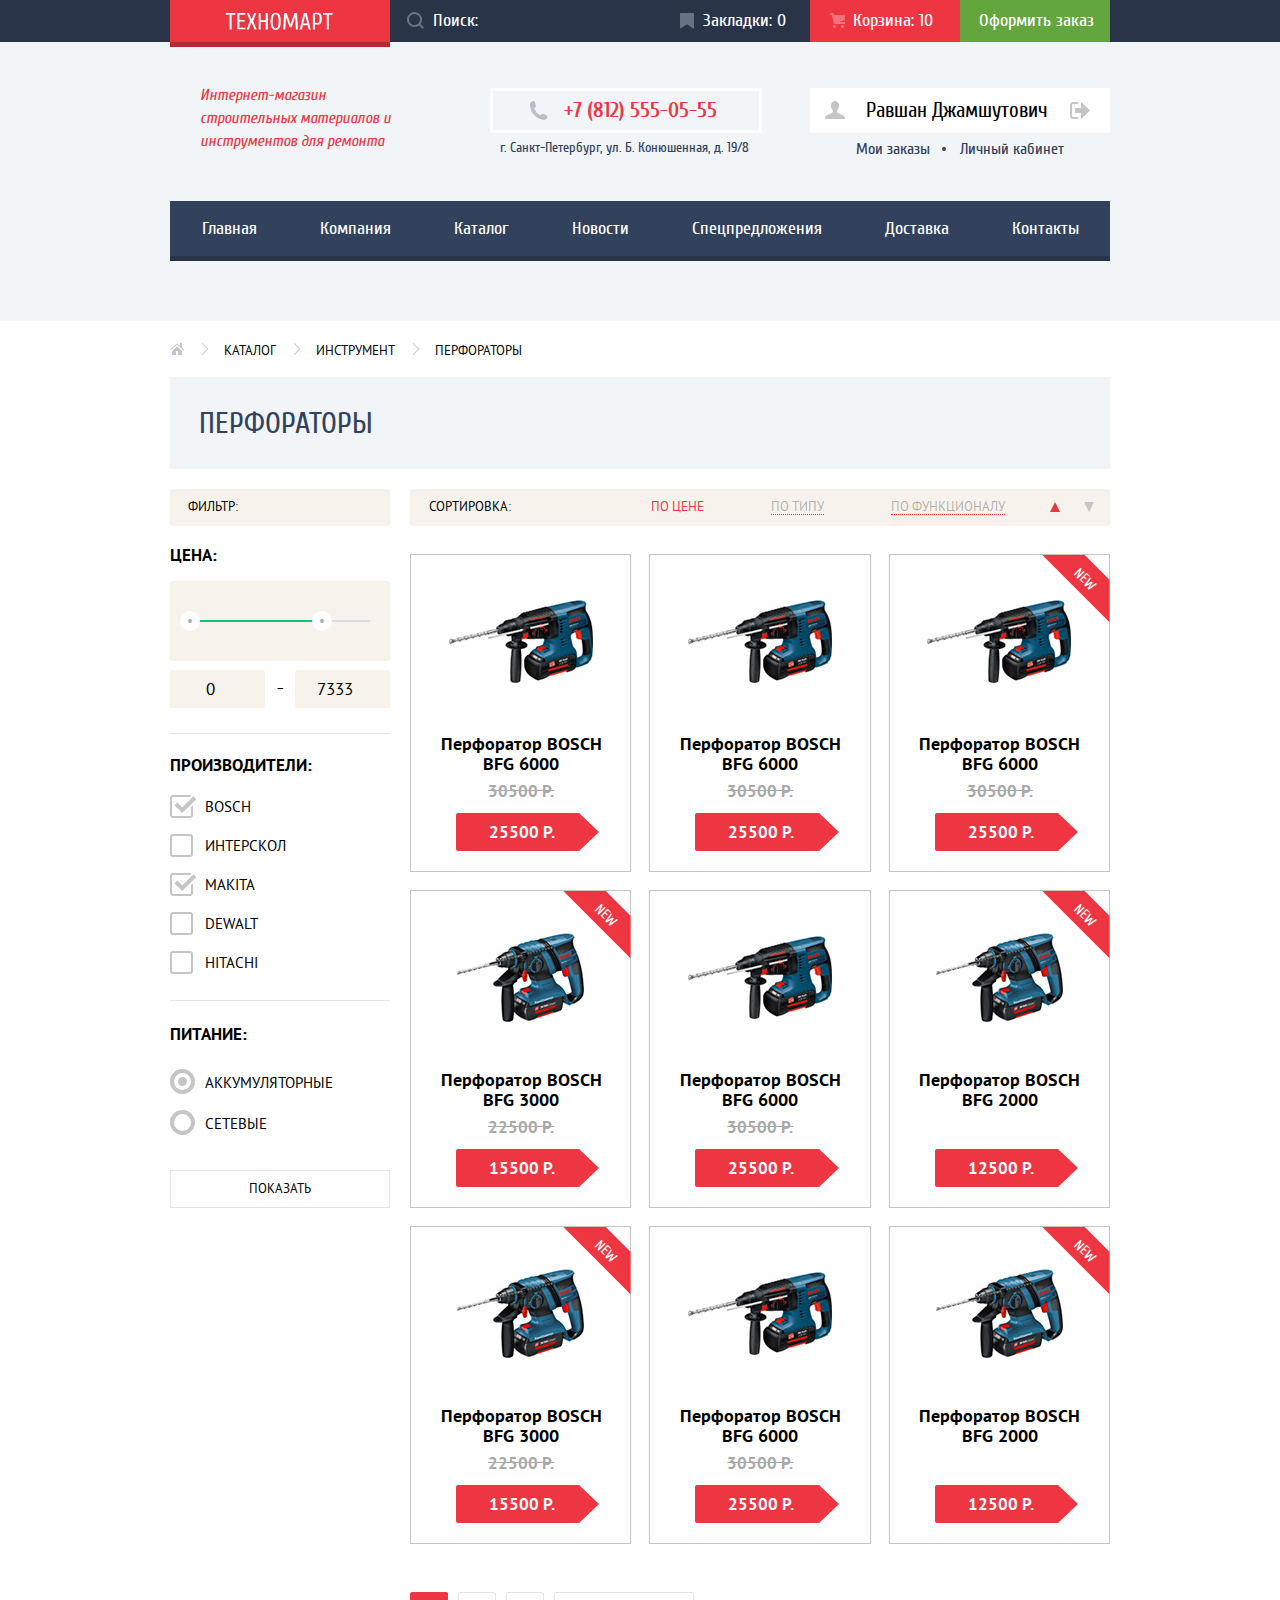
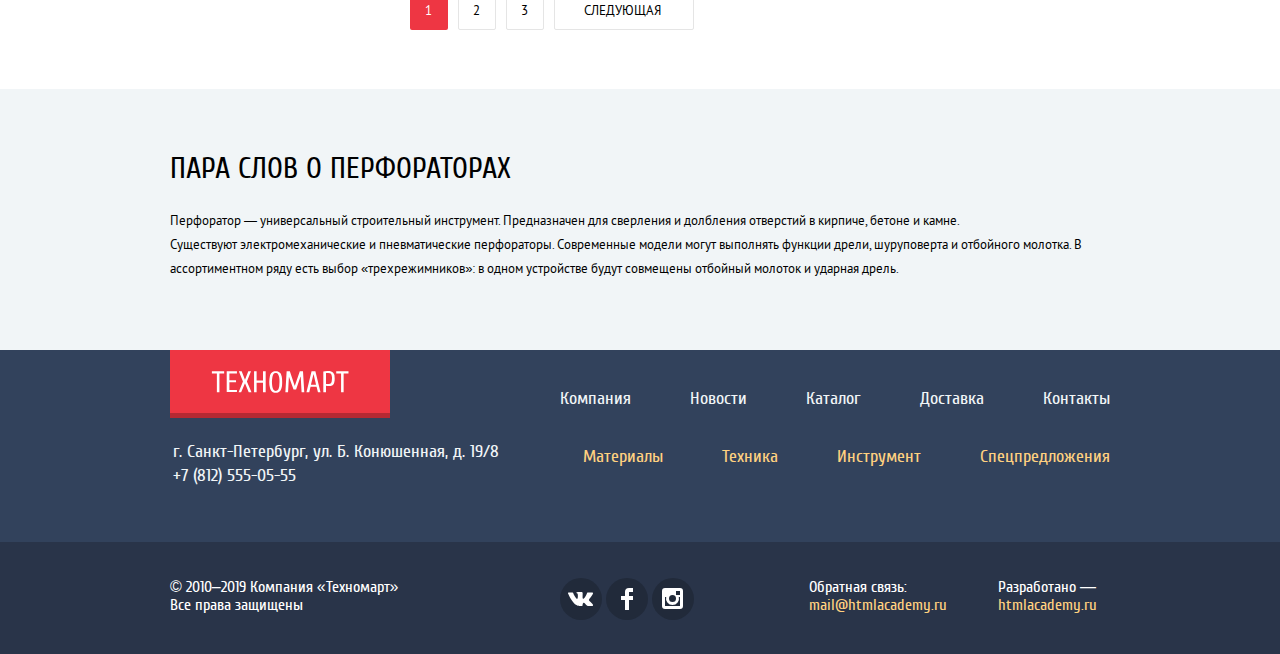
==== commit 205306a5: "Разрешены конфликты файлов" ====
--- a/catalog.html
+++ b/catalog.html
@@ -5,7 +5,7 @@
     <title>Каталог товаров интернет-магазина "Техномарт"</title>
     <link href="https://fonts.googleapis.com/css2?family=Cuprum:ital,wght@0,400;0,700;1,400&display=swap" rel="stylesheet">
     <link rel="stylesheet" href="css/normalize.css">
-    <link rel="stylesheet" href="css/min-style.css">
+    <link rel="stylesheet" href="css/style.css">
   </head>
   <body>
     <header class="page__header inner-page__header">
@@ -375,7 +375,7 @@
       <div class="container">
         <div class="footer-top">
           <a class="footer-top__logo" href="index.html">
-            <img class="footer-top__link" src="img/logo-technomart.svg" alt="" width="138" height="23">
+            <img class="footer-top__link" src="img/logo-technomart.svg" alt="Интернет-магазина Техномарт" width="138" height="23">
           </a>
           <ul class="footer-navigation__list">
             <li class="footer-navigation__item">
@@ -454,5 +454,6 @@
       </div>
     </section>
   <script src="js/min-cart.js"></script>
+  <script src="js/range.js"></script>
   </body>
 </html>
--- a/css/style.css
+++ b/css/style.css
@@ -0,0 +1,3154 @@
+/* FONTS */
+@font-face {
+  font-family: "Cuprum";
+  font-style: normal;
+  font-weight: 400;
+  src: local("Cuprum Regular"), local("Cuprum-Regular"),
+  url("../fonts/cuprum.woff2") format("woff2"), /* Super Modern Browsers */
+  url("../fonts/cuprum.woff") format("woff"); /* Modern Browsers */
+}
+
+@font-face {
+  font-family: "Cuprum";
+  font-style: italic;
+  font-weight: 400;
+  src: local("Cuprum Italic"), local("Cuprum-Italic"),
+  url("../fonts/cuprumitalic.woff2") format("woff2"), /* Super Modern Browsers */
+  url("../fonts/cuprumitalic.woff") format("woff"); /* Modern Browsers */
+}
+
+@font-face {
+  font-family: "Cuprum";
+  font-style: normal;
+  font-weight: 700;
+  src: local("Cuprum Bold"), local("Cuprum-Bold"),
+  url("../fonts/cuprumbold.woff2") format("woff2"), /* Super Modern Browsers */
+  url("../fonts/cuprumbold.woff") format("woff"); /* Modern Browsers */
+}
+
+@font-face {
+  font-family: "Cuprum";
+  font-style: italic;
+  font-weight: 700;
+  src: local("Cuprum Bold Italic"), local("Cuprum-BoldItalic"),
+  url("../fonts/cuprumbolditalic.woff2") format("woff2"), /* Super Modern Browsers */
+  url("../fonts/cuprumbolditalic.woff") format("woff"); /* Modern Browsers */
+}
+
+@font-face {
+  font-family: "PT Sans";
+  font-style: normal;
+  font-weight: 400;
+  src: local("PT Sans"), local("PTSans-Regular"),
+  url("../fonts/ptsans.woff2") format("woff2"), /* Chrome 26+, Opera 23+, Firefox 39+ */
+  url("../fonts/ptsans.woff") format("woff"); /* Chrome 6+, Firefox 3.6+, IE 9+, Safari 5.1+ */
+}
+
+@font-face {
+  font-family: "PT Sans";
+  font-style: normal;
+  font-weight: 700;
+  src: local("PT Sans Bold"), local("PTSans-Bold"),
+  url("../fonts/ptsansbold.woff2") format("woff2"), /* Chrome 26+, Opera 23+, Firefox 39+ */
+  url("../fonts/ptsansbold.woff") format("woff"); /* Chrome 6+, Firefox 3.6+, IE 9+, Safari 5.1+ */
+}
+
+@keyframes shake {
+  0%,
+  100% {
+    transform: translateX(0);
+  }
+
+  10%, 30%, 50%, 70%, 90% {
+    transform: translateX(-10px);
+  }
+
+  20%,40%, 60%, 80% {
+    transform: translateX(10px);
+  }
+}
+
+@keyframes form--drop {
+  0% {
+    transform: translateY(-2000px);
+  }
+  70% {
+    transform: translateY(30px);
+  }
+  90% {
+    transform: translateY(-10px);
+  }
+  100% {
+    transform: translateY(0);
+  }
+}
+
+@keyframes drop {
+  0% {
+    transform: translateY(-2000px);
+  }
+
+  100% {
+    transform: translateY(0);
+  }
+}
+
+@keyframes swipe {
+  0% {
+    transform: translateY(2000px);
+  }
+
+  100% {
+    transform: translateY(0);
+  }
+}
+
+/* Переменные */
+
+:root {
+  --white: #FFFFFF;
+  --black: #000000;
+
+  --basic-red: #EE3643;
+  --basic-blue: #32425C;
+
+
+  --basic-background: #F1F5F7;
+  --basic-border: #EAEAEA;
+
+
+  --basic-darkblue: #293449;
+  --basic-green: #63A63E;
+  --basic-lightgray: #C5C5C5;
+  --basic-gray: #3D546F;
+
+  --special-aquablue: #3BBCE3;
+
+  --special-darkgreen: #367315;
+  --special-lightgreen: #8ED78F;
+
+  --special-orange: #FFBF47;
+  --special-lightorange: #FFC047;
+
+  --special-darkyellow: #FFD180;
+
+  --special-lilac: #DC91D8;
+
+  --special-gray: #A9A9A9;
+  --special-middlegray: #E5E5E5;
+  --special-lightgray: #F4F4F4;
+
+  --special-lightbrown: #F9F5F0;
+  --special-brown: #F7F3EC;
+
+  --social-background: #212A3A;
+  --special-inset: #405069;
+
+  --special-slider: #917f6e;
+
+  --white-opacity: rgba(255, 255, 255, 0.5);
+  --white-opacity-5: rgba(255, 255, 255, 0.05);
+  --white-opacity-25: rgba(255, 255, 255, 0.25);
+  --white-opacity-30: rgba(255, 255, 255, 0.3);
+  --gray-opacity-30: rgba(197, 197, 197, 0.3);
+  --darkgray-opacity-50: rgba(241, 245, 247, 0.5);
+  --brown-opacity-30: rgba(169, 169, 169, 0.3);
+  --black-opacity-24: rgba(0, 0, 0, 0.24);
+  --black-opacity-30: rgba(0, 0, 0, 0.3);
+  --darkyellow-opacity-50: rgba(255, 209, 128, 0.5);
+
+
+  --hover-red: #ca2c37;
+  --hover-green: #5FBB2D;
+  --hover-blue: #293449;
+
+  --active-green: #518534;
+  --active-blue: #161D29;
+  --active-red: #ba2732;
+
+  --rest-gray: #C5C5C5;
+  --hover-gray: #B5B5B5;
+
+  --line-gray: #D7DCDE;
+  --line-green: #00CA74;
+  --circle-gray: #ABABAB;
+
+}
+
+body {
+  position: relative;
+  margin: 0;
+  padding: 0;
+
+  color: var(--black);
+  font-family: "Cuprum", "PT Sans", sans-serif;
+  font-size: 18px;
+  line-height: 24px;
+  font-weight: 400;
+
+  background-color: var(--white);
+}
+
+a {
+  text-decoration: none;
+}
+
+img {
+  max-width: 100%;
+  height: auto;
+}
+
+.button {
+  color: inherit;
+  font-size: 14px;
+  line-height: 18px;
+  text-transform: uppercase;
+
+  background-color: var(--basic-red);
+  cursor: pointer;
+}
+
+.button:hover,
+.button:focus {
+  background-color: var(--hover-red);
+}
+
+.button-active {
+  background-color: var(--active-red);
+}
+
+.visually-hidden:not(:focus):not(active),
+input[type="radio"].visually-hidden,
+input[type="checkbox"].visually-hidden {
+  position: absolute;
+  width: 1px;
+  height: 1px;
+  margin: -1px;
+  padding: 0;
+
+  border: 0;
+
+  white-space: nowrap;
+
+  clip-path: inset(100%);
+  clip: rect(0 0 0 0 );
+  overflow: hidden;
+}
+
+.new-item::before {
+  content: "";
+
+  position: absolute;
+  top: 8px;
+  right: -25px;
+  width: 35px;
+  height: 0;
+
+  border-bottom: 30px solid var(--basic-red);
+  border-left: 30px solid transparent;
+  border-right: 30px solid transparent;
+
+  transform: rotate(45deg);
+  z-index: 1;
+}
+
+.new-item::after {
+  content: "new";
+
+  position: absolute;
+  top: 18px;
+  right: 3px;
+  width: 30px;
+  height: 0;
+
+  color: var(--white);
+  font-size: 14px;
+  line-height: 18px;
+  text-transform: uppercase;
+  text-align: center;
+
+  transform: rotate(45deg);
+
+  z-index: 1;
+}
+
+.section__wrapper {
+  display: -webkit-box;
+  display: -ms-flexbox;
+  display: flex;
+  justify-content: space-between;
+  align-items: start;
+
+  margin-bottom: 20px;
+  padding-right: 14px;
+
+  background-color: var(--special-lightbrown);
+}
+
+.section__button {
+  align-self: center;
+
+  padding: 11px 24px 9px 24px;
+
+  color: var(--white);
+}
+
+/* GRID */
+
+.page {
+  height: 100%;
+}
+
+.page__body {
+  display: grid;
+  grid-template-rows: min-content 1fr min-content;
+  align-content: start;
+
+  min-height: 100%;
+}
+
+.container {
+  max-width: 960px;
+  margin: 0 auto;
+  padding-left: 10px;
+  padding-right: 10px;
+
+  box-sizing: border-box;
+}
+
+/* header-top */
+
+.page__header {
+  background-color: var(--basic-background);
+}
+
+.inner-page .page__header {
+  margin-bottom: 0;
+}
+
+.header-top {
+  margin-bottom: 42px;
+
+  color: var(--white);
+
+  background-color: var(--basic-darkblue);
+}
+
+.header-top .container {
+  display: flex;
+  flex-wrap: wrap;
+}
+
+.header-top__logo,
+.header-top__logo:hover,
+.header-top__logo:focus {
+  align-self: center;
+
+  position: relative;
+  padding: 12px 57px 12px 55px;
+
+  color: var(--white);
+  line-height: 0;
+
+  background-color: var(--basic-red);
+
+  cursor: pointer;
+}
+
+.header-top__logo::after {
+  content: "";
+
+  position: absolute;
+  bottom: -5px;
+  right: 0;
+  width: 100%;
+  height: 5px;
+
+  background-color: var(--basic-red);
+
+  box-shadow: inset 0 -5px 0 var(--black-opacity-24);
+}
+
+.header-top__logo:active {
+  background-color: var(--active-red);
+}
+
+.search-form {
+  flex-grow: 1;
+  align-self: center;
+
+  position: relative;
+}
+
+.search-form__icon {
+  position: absolute;
+  top: 12px;
+  left: 17px;
+  width: 17px;
+  height: 17px;
+
+  opacity: 0.3;
+}
+
+.search-form__icon:hover {
+  opacity: 1;
+}
+.search-form__input:hover ~ .search-form__icon {
+  opacity: 1;
+}
+
+.search-form__input:focus ~ .search-form__icon {
+  opacity: 1;
+}
+
+.search-form__input:focus ~ .search-form__icon path {
+  fill: var(--basic-red);
+}
+
+.search-form__input {
+  width: 100%;
+  padding: 9px 20px 9px 43px;
+
+  color: inherit;
+  line-height: 24px;
+
+  background-color: var(--basic-darkblue);
+
+  border: none;
+
+  cursor: pointer;
+}
+
+.search-form__input:focus {
+  color: var(--black);
+
+  background-color: var(--white);
+}
+
+
+.search-form__input::-webkit-input-placeholder {
+  color: var(--white);
+}
+
+
+.search-form__input::-moz-placeholder {
+  color: var(--white);
+}
+
+
+.search-form__input:-ms-input-placeholder {
+  color: var(--white);
+}
+
+
+.search-form__input::-ms-input-placeholder {
+  color: var(--white);
+}
+
+
+.search-form__input::placeholder {
+  color: var(--white);
+}
+
+.header-top__buttons {
+  display: flex;
+  flex-wrap: wrap;
+  justify-content: flex-end;
+
+  min-width: 450px;
+}
+
+.header-top__button {
+  position: relative;
+
+  min-width: 150px;
+  padding: 9px 24px 9px 43px;
+
+  color: inherit;
+
+  border: none;
+
+  box-sizing: border-box;
+}
+
+.header-top__button--bookmark::before {
+  content: "";
+
+  position: absolute;
+  top: 13px;
+  left: 20px;
+  width: 14px;
+  height: 16px;
+
+  background-image: url("../img/icon-bookmark.svg");
+  background-repeat: no-repeat;
+
+  opacity: 0.3;
+}
+
+.header-top__button--bookmark:hover::before,
+.header-top__button--bookmark:focus::before {
+  opacity: 1;
+}
+
+.header-top__button--bookmark:active {
+  color: var(--white-opacity);
+
+  background-color: var(--active-blue);
+}
+
+.header-top__button--bookmark:active::before {
+  opacity: 0.3;
+}
+
+.header-top__button--cart::before {
+  content: "";
+
+  position: absolute;
+  top: 13px;
+  left: 20px;
+  width: 15px;
+  height: 15px;
+
+  background-image: url("../img/icon-cart.svg");
+  background-repeat: no-repeat;
+
+  opacity: 0.3;
+}
+
+.header-top__button--cart:hover::before,
+.header-top__button--cart:focus::before {
+  opacity: 1;
+}
+
+.header-top__button--cart:active {
+  color: var(--white-opacity);
+
+  background-color: var(--active-blue);
+}
+
+.header-top__button--cart:active::before {
+  opacity: 0.3;
+}
+
+.header-top__button--cart_full {
+  background-color: var(--basic-red);
+}
+
+.header-top__button_order {
+  padding: 9px 16px 9px 19px;
+
+  background-color: var(--basic-green);
+
+  cursor: pointer;
+}
+
+.header-top__button_order:hover,
+.header-top__button_order:focus {
+  background-color: var(--hover-green);
+}
+
+.header-top__button_order:active {
+  color: var(--white-opacity);
+
+  background-color: var(--basic-green);
+}
+
+/* HEADER-CENTER */
+
+.header-center {
+  padding-bottom: 40px;
+}
+
+.header-center {
+  display: flex;
+  flex-wrap: wrap;
+  justify-content: space-between;
+}
+
+.header-center__promo {
+  max-width: 300px;
+  margin: 0;
+  padding: 0 73px 0 30px;
+
+  color: var(--basic-red);
+  font-size: 16px;
+  line-height: 23px;
+  font-style: italic;
+
+  box-sizing: border-box;
+}
+
+.header-center__contacts {
+  display: flex;
+  flex-direction: column;
+  flex-wrap: wrap;
+  align-items: start;
+
+  min-width: 300px;
+  margin-top: 4px;
+
+  text-align: left;
+}
+
+.header-contacts__phone {
+  position: relative;
+
+  padding: 4px 42px 5px 71px;
+
+  color: var(--basic-red);
+  font-size: 21px;
+  line-height: 30px;
+  font-weight: 700;
+  font-style: normal;
+
+  border:3px solid var(--white);
+
+  box-sizing: border-box;
+}
+
+.header-contacts__phone::before {
+  content: "";
+
+  position: absolute;
+  top: 10px;
+  left: 36px;
+  width: 19px;
+  height: 19px;
+
+  background-image: url("../img/icon-phone.svg");
+  background-repeat: no-repeat;
+}
+
+.header-contacts__address {
+  padding: 3px 10px 0 10px;
+
+  color: var(--basic-blue);
+  font-size: 14px;
+  line-height: 24px;
+  font-style: normal;
+}
+
+.login-form {
+  display: flex;
+  flex-wrap: wrap;
+  justify-content: flex-end;
+  align-content: start;
+
+  width: 300px;
+  margin-top: 4px;
+}
+
+.login-form__button {
+  position: relative;
+  padding: 12px 27px 12px 45px;
+
+  color: var(--black);
+  font-size: 21px;
+  line-height: 21px;
+
+  background-color: var(--white);
+}
+
+.login-form__button:not(:first-child) {
+  margin-left: 10px;
+}
+
+.login-form__button:hover,
+.login-form__button:focus {
+  color: var(--basic-red);
+}
+
+.login-form__button:active {
+  color: var(--basic-lightgray);
+}
+
+.login-form__button--img {
+  position: absolute;
+  top: 14px;
+  left: 19px;
+  width: 21px;
+  height: 17px;
+}
+
+.login-form__button:hover > .login-form__button--img > path,
+.login-form__button:focus > .login-form__button--img > path {
+  fill: var(--basic-gray);
+}
+
+.login-form__button:active > .login-form__button--img > path {
+  fill: var(--basic-lightgray);
+}
+
+.login-form__button--registration {
+  padding: 12px 24px;
+}
+
+.account {
+  margin-top: 4px;
+}
+
+.account__info {
+  display: flex;
+  flex-wrap: wrap;
+
+  min-width: 300px;
+  margin-bottom: 4px;
+
+  font-size: 21px;
+  line-height: 21px;
+
+  background-color: var(--white);
+}
+
+.account__button,
+.account__button--user:hover,
+.account__button--user:focus {
+  color: var(--black);
+}
+
+.account__button--user {
+  position: relative;
+
+  padding: 12px 20px 12px 56px;
+}
+
+.account__button--user > svg {
+  position: absolute;
+  top: 13px;
+  left: 15px;
+  width: 20px;
+  height: 18px;
+}
+.account__button--user:hover > .account__button--user-img > path,
+.account__button--user:focus > .account__button--user-img > path {
+  fill: var(--basic-gray);
+}
+
+.account__button--user:active {
+  color: var(--basic-lightgray);
+}
+
+.account__button--user:active > .account__button--user-img > path {
+  fill: var(--basic-lightgray);
+}
+
+.account__button--logout {
+  position: relative;
+
+  color: var(--basic-lightgray);
+}
+
+.account__button--logout-img {
+  position: absolute;
+  top: 14px;
+  left: 2px;
+  width: 20px;
+  height: 18px;
+}
+
+.account__button--logout-img:hover > path,
+.account__button--logout-img:focus > path {
+  fill: var(--basic-gray);
+}
+
+.account__button--logout-img:active > path {
+  fill: var(--basic-lightgray);
+}
+
+.account__menu {
+  display: flex;
+  flex-wrap: wrap;
+  justify-content: center;
+
+  margin: 0;
+  padding: 0;
+
+  list-style: none;
+}
+
+.account__link {
+  position: relative;
+
+  padding-left: 30px;
+
+  color: var(--basic-blue);
+  font-size: 16px;
+  line-height: 18px;
+}
+
+.account__item:not(:first-child) > .account__link::before {
+  content: "";
+
+  position: absolute;
+
+  top: 7px;
+  left: 12px;
+  width: 4px;
+  height: 4px;
+
+  background-color: var(--basic-blue);
+
+  border-radius: 50%;
+}
+
+.account__item:first-child > .account__link {
+  padding-left: 0;
+}
+
+.account__link:hover,
+.account__link:focus {
+  color: var(--basic-red);
+}
+
+.account__menu:hover .account__link::before,
+.account__menu:focus .account__link::before{
+  background-color: var(--basic-red);
+}
+
+.account__link:active {
+  color: var(--basic-lightgray);
+}
+
+.account__menu:active .account__link::before {
+  background-color: var(--basic-lightgray);
+}
+
+/* HEADER-BOTTOM */
+
+.header-bottom {
+  padding-bottom: 65px;
+
+  color: var(--white);
+
+  background-color: var(--basic-background);
+}
+
+.main-navigation {
+  position: relative;
+
+  background-color: var(--basic-blue);
+}
+
+.main-navigation::after {
+  content: "";
+
+  position: absolute;
+  bottom: -5px;
+  right: 0;
+  width: 100%;
+  height: 5px;
+
+  background-color: var(--basic-blue);
+
+  box-shadow: inset 0 -5px 0 var(--basic-darkblue);
+}
+
+.main-navigation__list {
+  display: flex;
+  flex-wrap: wrap;
+  justify-content: flex-start;
+
+  margin: 0;
+  padding: 0;
+
+  list-style: none;
+}
+
+.main-navigation__item {
+  flex-grow: 1;
+
+  display: flex;
+}
+
+.main-navigation__link {
+  flex-grow: 1;
+
+  display: inline-block;
+  vertical-align: top;
+
+  padding: 16px 20px 15px 20px;
+
+  color: inherit;
+  text-align: center;
+
+  cursor: pointer;
+}
+
+.main-navigation__link:hover,
+.main-navigation__link:focus {
+  background-color: var(--basic-darkblue);
+}
+
+.main-navigation__link:active {
+  color: var(--white-opacity);
+}
+
+.main-navigation__current-link:hover,
+.main-navigation__current-link:focus,
+.main-navigation__current-link:active {
+  color: inherit;
+
+  background-color: var(--basic-blue);
+
+  cursor: default;
+}
+
+/* page__content */
+
+.features {
+  padding-bottom: 59px;
+  padding-top: 59px;
+}
+
+.features__wrapper {
+  display: grid;
+  grid-template-columns: 1fr 1fr 1fr;
+  grid-template-rows: auto auto auto;
+  grid-gap: 20px;
+  align-items: start;
+  grid-template-areas:
+    "f1 f2 f3"
+    "sl sl f4"
+    "sl sl f5";
+
+  margin: 0;
+  padding: 0;
+
+  list-style: none;
+  color: var(--white);
+}
+
+.features__item:nth-child(1) {
+  grid-area: f1;
+
+  background-color: var(--special-orange);
+}
+
+.features__item:nth-child(2) {
+  grid-area: f2;
+
+  background-color: var(--special-aquablue);
+}
+
+.features__item:nth-child(3) {
+  grid-area: f3;
+
+  background-color: var(--special-lilac);
+}
+
+.features__item:nth-child(4) {
+  grid-area: f4;
+
+  background-color: var(--special-lightgreen);
+}
+
+.features__item:nth-child(5) {
+  grid-area: f5;
+
+  background-color: var(--special-lightorange);
+}
+
+.features__item {
+  display: flex;
+  flex-wrap: wrap;
+  justify-content: flex-start;
+
+  position: relative;
+  padding: 20px 10px 21px 23px;
+
+  color: var(--white);
+
+  background-color: var(--special-orange);
+
+  cursor: default;
+}
+
+.features__item-wrapper {
+  display: flex;
+  flex-direction: column;
+  flex-wrap: wrap;
+}
+
+.features__item--title {
+  max-width: 135px;
+
+  margin: 0 0 14px;
+
+  font-size: 24px;
+  line-height: 30px;
+  font-weight: 700;
+
+  overflow: hidden;
+  word-break: break-word;
+}
+
+.features__button {
+  display: inline-block;
+  vertical-align: top;
+
+  min-width: 135px;
+  padding: 10px 24px 10px 23px;
+
+  color: inherit;
+  font-size: 14px;
+  line-height: 18px;
+  text-transform: uppercase;
+
+  background-color: var(--white-opacity-30);
+
+  border: none;
+
+  box-sizing: border-box;
+
+  cursor: pointer;
+}
+
+.features__button:hover,
+.features__button:focus {
+  background-color: var(--gray-opacity-30);
+}
+
+.features__button:active {
+  background-color: var(--brown-opacity-30);
+}
+
+.features__item > img {
+  margin: 0 auto;
+
+  object-fit: contain;
+}
+
+/* features-slider */
+
+.features__slider {
+  grid-area: sl;
+
+  position: relative;
+
+  color: var(--white);
+}
+
+.features-slider__item {
+  display: none;
+
+  position: relative;
+  max-width: 620px;
+  max-height: 266px;
+
+  background-color: var(--special-slider);
+}
+
+.features-slider__item > img {
+  max-width: 620px;
+  max-height: 266px;
+
+  object-fit: contain;
+}
+
+.slider-item__wrapper {
+  position: absolute;
+  max-width: 570px;
+  top: 23px;
+  left: 24px;
+}
+
+.slider-item__title {
+  margin: 0 0 5px;
+
+  font-size: 36px;
+  line-height: 36px;
+  font-weight: 700;
+  text-transform: uppercase;
+
+  overflow: hidden;
+  white-space: nowrap;
+  text-overflow: ellipsis;
+}
+
+.slider-item__info {
+  margin: 0;
+
+  overflow: hidden;
+  white-space: nowrap;
+  text-overflow: ellipsis;
+}
+
+.slider-item__link {
+  display: inline-block;
+  vertical-align: top;
+
+  position: absolute;
+  left: 24px;
+  bottom: 27px;
+  margin: 0;
+  padding: 11px 46px 9px;
+}
+
+.features-slider__controls {
+  position: absolute;
+  left: 295px;
+  bottom: 36px;
+
+  line-height: 0;
+
+  z-index: 1;
+}
+
+.features-slider__controls > label {
+  display: inline-block;
+  vertical-align: top;
+
+  position: relative;
+  width: 10px;
+  height: 10px;
+  margin-left: 5px;
+  padding: 2px;
+
+  background-color: var(--white);
+
+  border-radius: 50%;
+
+  box-sizing: border-box;
+
+  cursor: pointer;
+}
+
+.features-slider__controls > label:first-child {
+  margin-left: 0;
+}
+
+#slider__radio_1:focus ~ .features-slider__controls label[for="slider__radio_1"],
+#slider__radio_2:focus ~ .features-slider__controls label[for="slider__radio_2"] {
+  outline: 5px auto -webkit-focus-ring-color;
+}
+
+#slider__radio_1:checked ~ .features-slider__list #slide-1,
+#slider__radio_2:checked ~ .features-slider__list #slide-2 {
+  display: block;
+}
+
+#slider__radio_1:checked ~ .features-slider__controls label[for="slider__radio_1"]:after,
+#slider__radio_2:checked ~ .features-slider__controls label[for="slider__radio_2"]:after {
+  content: "";
+
+  position: absolute;
+  width: 6px;
+  height: 6px;
+
+  background-color: var(--basic-red);
+
+  border-radius: 50%;
+}
+
+.features-slider__button {
+  position: absolute;
+  width: 23px;
+  height: 41px;
+  margin: 0;
+  padding: 0;
+
+  background-color: transparent;
+
+  border: none;
+
+  cursor: pointer;
+}
+
+.features-slider__button--next {
+  top: 122px;
+  right: 20px;
+}
+
+.features-slider__button--prev {
+  top: 122px;
+  left: 20px;
+}
+
+.features-slider__button--next::before {
+  content: "";
+
+  position: absolute;
+  top: 0;
+  right: 0;
+  width: 23px;
+  height: 41px;
+
+  background-image: url("../img/icon-left.svg");
+  background-repeat: no-repeat;
+
+  transform: rotate(180deg);
+}
+
+.features-slider__button--prev::before {
+  content: "";
+
+  position: absolute;
+  top: 0;
+  left: 0;
+  width: 23px;
+  height: 41px;
+
+  background-image: url("../img/icon-left.svg");
+  background-repeat: no-repeat;
+}
+
+/*grid-module*/
+
+.grid-module {
+  margin-bottom: 70px;
+}
+
+.grid-module__header {
+  display: flex;
+  flex-wrap: wrap;
+  align-items: center;
+
+  margin-bottom: 20px;
+  padding: 25px 14px 26px 25px;
+
+  background-color: var(--special-lightbrown);
+}
+
+.grid-module__title {
+  margin: 0;
+  padding: 0 0 1px 3px;
+
+  color: var(--basic-blue);
+  font-size: 30px;
+  line-height: 30px;
+  font-weight: 400;
+  text-transform: uppercase;
+}
+
+.grid-module__button {
+  margin-left: auto;
+  padding: 11px 24px 9px 24px;
+
+  color: var(--white);
+}
+
+.grid-module__list {
+  display: grid;
+  grid-template-columns: 1fr 1fr 1fr 1fr;
+  grid-gap: 20px;
+
+  margin: 0;
+  padding: 0;
+
+  list-style: none;
+}
+
+.goods__item {
+  display: flex;
+  flex-wrap: wrap;
+  flex-direction: column;
+  align-items: center;
+
+  position: relative;
+  padding-top: 5px;
+  /*padding-bottom: 20px;*/
+
+  text-align: center;
+
+  border: 1px solid var(--basic-lightgray);
+
+  box-sizing: border-box;
+
+  cursor: default;
+}
+
+.goods__item:hover {
+  box-shadow: 0 4px 20px var(--black-opacity-24);
+}
+
+.goods__item:hover .goods__button-wrapper {
+  display: flex;
+}
+
+.goods__image-wrapper {
+  display: flex;
+  flex-wrap: wrap;
+  align-items: center;
+
+  width: 184px;
+  min-height: 164px;
+  /*margin-bottom: 10px;*/
+}
+
+.goods__image-wrapper > img {
+  max-width: 184px;
+  max-height: 164px;
+  margin: 0 auto;
+
+  object-fit: contain;
+}
+
+.goods__info-wrapper {
+  display: flex;
+  flex-direction: column;
+  justify-content: space-between;
+  flex-grow: 1;
+
+  padding: 10px 17px 20px 18px;
+}
+
+.goods__title {
+  margin: 0;
+  padding-bottom: 8px;
+
+  font-family: "PT Sans", "Arial", sans-serif;
+  font-size: 18px;
+  line-height: 20px;
+  font-weight: 700;
+}
+
+.goods__price--old {
+  margin: 0 auto 13px;
+
+  color: var(--special-gray);
+  font-family: "PT Sans", "Arial", sans-serif;
+  font-size: 17px;
+  line-height: 18px;
+  font-weight: 700;
+  text-align: center;
+  text-transform: uppercase;
+}
+
+.goods__price {
+  position: relative;
+  margin: 0 33px 0 27px;
+  padding: 10px 24px 10px 32px;
+
+  color: var(--white);
+  font-family: "PT Sans", "Arial", sans-serif;
+  font-size: 17px;
+  line-height: 18px;
+  font-weight: 700;
+  text-align: center;
+  text-transform: uppercase;
+
+  background-color: var(--basic-red);
+
+  border-radius: 2px;
+}
+
+.goods__price::after {
+  content: "";
+
+  position: absolute;
+  top: 0;
+  right: -19px;
+
+  border-left: 20px solid var(--basic-red);
+  border-top: 19px solid transparent;
+  border-bottom: 19px solid transparent;
+}
+
+.goods__button-wrapper {
+  display: none;
+  flex-direction: column;
+
+  position: absolute;
+  top: 0;
+  left: 0;
+  margin: 0 auto;
+  padding: 38px 43px 35px 41px;
+
+  background-color: var(--white);
+}
+
+.goods__button--buy {
+  position: relative;
+
+  margin-bottom: 10px;
+  padding: 10px 40px 10px 53px;
+
+  color: var(--white);
+  font-size: 14px;
+  line-height: 18px;
+  text-transform: uppercase;
+
+  background-color: var(--basic-green);
+
+  border: none;
+  border-radius: 2px;
+
+  box-shadow: inset 0 -3px 0 var(--special-darkgreen);
+}
+
+.goods__item:hover .goods__button--buy {
+  animation: drop 0.3s;
+}
+
+.goods__button--buy::before {
+  content: "";
+
+  position: absolute;
+  width: 15px;
+  height: 15px;
+  left: 30px;
+
+  background-image: url("../img/icon-cart.svg");
+  background-repeat: no-repeat;
+
+  opacity: 0.3;
+}
+
+.goods__button--buy:hover,
+.goods__button--buy:focus {
+  background-color: var(--hover-green);
+}
+
+.goods__button--buy:active {
+  background-color: var(--active-green);
+}
+
+.goods__button--add-bookmark {
+  padding: 8px 31px 6px 30px;
+
+  color: var(--basic-blue);
+  font-size: 14px;
+  line-height: 18px;
+  text-transform: uppercase;
+
+  background: transparent;
+
+  border: 3px solid var(--basic-green);
+  border-radius: 2px;
+}
+
+.goods__item:hover .goods__button--add-bookmark{
+  animation: swipe 0.4s;
+}
+
+.goods__button--add-bookmark:hover,
+.goods__button--add-bookmark:focus {
+  background: transparent;
+
+  border: 3px solid var(--basic-blue);
+}
+
+.goods__button--add-bookmark:active {
+  color: var(--basic-lightgray);
+
+  border: 3px solid var(--basic-lightgray);
+}
+
+/* brands */
+
+.brands .grid-module__header {
+  padding-right: 19px;
+}
+
+.brands .grid-module__button {
+  padding: 11px 38px 9px 39px;
+}
+
+.brands__item {
+  display: -webkit-box;
+  display: -ms-flexbox;
+  display: flex;
+
+  width: 220px;
+  height: 145px;
+
+  border: 1px solid var(--special-middlegray);
+
+  box-sizing: border-box;
+}
+
+.brands__link {
+  display: -webkit-box;
+  display: -ms-flexbox;
+  display: flex;
+  width: 100%;
+  height: 100%;
+
+  object-fit: contain;
+}
+
+.brands__link > img {
+  max-width: 220px;
+  max-height: 145px;
+  margin: 0 auto;
+
+  object-fit: contain;
+}
+
+.brands__item:hover,
+.brands__item:focus {
+  box-shadow: 0 4px 20px var(--black-opacity-24);
+}
+
+.brands__item:active {
+  box-shadow: 0 4px 20px var(--black-opacity-24);
+
+  opacity: 0.5;
+}
+
+/* services */
+
+.services {
+  padding-top: 64px;
+  padding-bottom: 52px;
+
+  background-color: var(--basic-background);
+
+  cursor: default;
+}
+
+.services__title {
+  margin: 0 0 24px;
+  padding: 0;
+
+  font-size: 30px;
+  line-height: 30px;
+  font-weight: 400;
+  text-transform: uppercase;
+  color: var(--black);
+}
+
+.services__info {
+  margin: 0 0 23px;
+
+  font-family: "PT Sans", "Arial", sans-serif;
+  font-size: 13px;
+  line-height: 24px;
+  font-weight: 400;
+}
+
+.services__slider {
+  display: grid;
+  grid-template-columns: 300px 620px;
+  grid-gap: 20px;
+}
+
+.services-slider__buttons {
+  display: flex;
+  flex-direction: column;
+
+  position: relative;
+  max-width: 240px;
+  margin: 0;
+  padding: 49px 0 49px 0;
+
+  box-sizing: border-box;
+}
+
+.services-slider__buttons--shadow::after {
+  content: "";
+
+  position: absolute;
+  right: 0;
+  top: 0;
+  width: 10px;
+  height: 279px;
+
+  background-image: url("../img/shadow.png");
+  background-repeat: no-repeat;
+}
+
+.services-slider__button {
+  padding: 14px 22px 17px 22px;
+
+  color: var(--white);
+  font-size: 21px;
+  line-height: 30px;
+  font-weight: 700;
+  text-align: left;
+
+  background-color: var(--basic-blue);
+
+  border: none;
+
+  box-shadow: 0 1px 0 var(--basic-darkblue), inset 0 1px 0 var(--special-inset);
+
+  box-sizing: border-box;
+
+  cursor: pointer;
+}
+
+.services-slider__button:hover,
+.services-slider__button:focus {
+  color: var(--white);
+
+  background-color: var(--hover-blue);
+}
+
+.services-slider__button--current,
+.services-slider__button--current:hover,
+.services-slider__button--current:focus,
+.services-slider__button--current:active {
+  color: var(--basic-blue);
+
+  background-color: var(--white);
+
+  box-shadow: none;
+}
+
+.services-slider__list {
+  margin: 0;
+  padding: 0;
+
+  list-style: none;
+}
+
+.services-slider__item {
+  display: none;
+  flex-direction: column;
+  align-items: start;
+
+  position: relative;
+  padding-top: 46px;
+}
+
+.services-slider__item--current {
+  display: flex;
+}
+
+.services-slider__item:nth-child(1)::after {
+  content: "";
+
+  position: absolute;
+  top: 67px;
+  right: 0;
+  width: 468px;
+  height: 261px;
+
+  background-image: url("../img/services-slider-1.png");
+  background-repeat: no-repeat;
+}
+
+.services-slider__item:nth-child(2)::after {
+  content: "";
+
+  position: absolute;
+  top: 65px;
+  right: 0;
+  width: 389px;
+  height: 261px;
+
+  background-image: url("../img/services-slider-2.png");
+  background-repeat: no-repeat;
+}
+
+.services-slider__item:nth-child(3)::after {
+  content: "";
+
+  position: absolute;
+  top: 65px;
+  right: 0;
+  width: 465px;
+  height: 261px;
+
+  background-image: url("../img/services-slider-3.png");
+  background-repeat: no-repeat;
+}
+
+.services-slider__title {
+  margin: 0 0 30px;
+  padding: 0;
+
+  color: var(--basic-blue);
+  font-size: 30px;
+  line-height: 30px;
+  font-weight: 400;
+  text-transform: uppercase;
+}
+
+.services-slider__info {
+  max-width: 380px;
+  margin: 0;
+  padding: 0;
+
+  font-family: "PT Sans", "Arial", sans-serif;
+  font-size: 13px;
+  line-height: 24px;
+
+  z-index: 2;
+}
+
+.services-slider__info--credit {
+  margin-bottom: 26px;
+}
+
+.services-slider__button--credit {
+  display: inline-block;
+  vertical-align: top;
+
+  padding: 10px 25px;
+
+  color: var(--white);
+}
+
+/* about-us */
+
+.about-us {
+  padding-top: 70px;
+  padding-bottom: 70px;
+}
+
+.about-us .container {
+  display: grid;
+  grid-template-columns: 2fr 1fr;
+  grid-gap: 40px;
+}
+
+.about-us__title {
+  margin: 0 0 23px;
+  padding: 0;
+
+  color: var(--black);
+  font-size: 30px;
+  line-height: 30px;
+  font-weight: 400;
+  text-transform: uppercase;
+}
+
+.about-us__content {
+  margin: 0 0 26px;
+
+  font-family: "PT Sans", "Arial", sans-serif;
+  font-size: 13px;
+}
+
+.contacts-content {
+  margin-bottom: 32px;
+}
+
+.about-us__delivery {
+  margin: 0 0 3px;
+
+  font-family: "PT Sans", "Arial", sans-serif;
+  font-size: 13px;
+}
+
+.delivery__list {
+  margin: 0 0 20px;
+  padding: 0;
+
+  list-style: none;
+}
+
+.delivery__item {
+  position: relative;
+  margin-bottom: 12px;
+  padding-left: 37px;
+}
+
+.delivery__item:last-child {
+  margin-bottom: 0;
+}
+
+.delivery__item::before {
+  content: "";
+
+  position: absolute;
+  top: 10px;
+  left: 0;
+  width: 25px;
+  height: 2px;
+
+  background-color: var(--basic-red);
+}
+
+.about-us__button {
+  display: inline-block;
+  vertical-align: top;
+
+  margin: 0;
+  padding: 11px 40px 9px;
+
+  color: var(--white);
+
+  border: none;
+}
+
+.about-us__button_contacts {
+  display: block;
+  padding: 11px 40px;
+  text-align: center;
+}
+
+.about-us__mini-map {
+  max-width: 300px;
+  max-height: 158px;
+  margin-bottom: 20px;
+
+  object-fit: contain;
+}
+
+/* GRID CATALOG */
+
+.inner-page__catalog {
+  display: grid;
+  grid-template-columns: 1fr 1fr 1fr 1fr;
+  grid-template-rows: auto;
+  grid-gap: 20px;
+}
+
+/* breadcrumbs */
+
+.breadcrumbs {
+  display: flex;
+  flex-wrap: wrap;
+
+  margin: 0;
+  padding: 21px 0 17px;
+
+  color: var(--black);
+  font-family: "PT Sans", "Arial", sans-serif;
+  font-size: 13px;
+  line-height: 18px;
+  text-transform: uppercase;
+  list-style: none;
+}
+
+.breadcrumbs__item {
+  position: relative;
+  margin-right: 40px;
+}
+
+.breadcrumbs__link {
+  position: relative;
+  margin: 0;
+  padding: 0;
+
+  color: inherit;
+}
+
+.breadcrumbs__link:last-child {
+  margin-right: 0;
+}
+
+.breadcrumbs__item:not(:last-child) .breadcrumbs__link::after {
+  content: "";
+
+  position: absolute;
+  width: 8px;
+  height: 14px;
+  top: 0;
+  right: -25px;
+
+  background-image: url("../img/icon-right-small.svg");
+  background-repeat: no-repeat;
+}
+
+.breadcrumbs__item:not(:first-child) .breadcrumbs__link:focus::after {
+  outline: none;
+}
+
+.breadcrumbs__item:first-child > .breadcrumbs__link:focus::before {
+  outline: 5px auto -webkit-focus-ring-color;
+}
+
+.inner-page__title {
+  margin: 0 0 20px;
+  padding: 32px 29px 30px 29px;
+
+  color: var(--basic-blue);
+  font-size: 30px;
+  line-height: 30px;
+  font-weight: 400;
+  text-transform: uppercase;
+
+  background-color: var(--basic-background);
+}
+
+/* filter */
+.filter {
+  grid-column-end: span 1;
+}
+
+.filter__title {
+  margin: 0;
+  padding: 9px 18px 10px 18px;
+
+  font-family: "PT Sans", "Arial", sans-serif;
+  font-size: 13px;
+  line-height: 18px;
+  font-weight: 400;
+  text-transform: uppercase;
+
+  background-color: var(--special-brown);
+
+  border-radius: 2px;
+}
+
+.filter-section {
+  margin: 0;
+  padding: 0;
+
+  border: none;
+}
+
+.filter-section:not(:last-of-type) {
+  border-bottom: 1px solid var(--special-middlegray);
+}
+
+.filter-section__price {
+  padding-top: 14px;
+  padding-bottom: 25px;
+}
+
+.filter-section__brands {
+  padding-top: 16px;
+  padding-bottom: 26px;
+}
+
+.filter-section__energy {
+  padding-top: 18px;
+  padding-bottom: 34px;
+}
+
+.filter-section__title {
+  margin: 0;
+  padding-bottom: 0;
+
+  font-family: "PT Sans", "Arial", sans-serif;
+  font-size: 17px;
+  line-height: 30px;
+  font-weight: 700;
+  text-transform: uppercase;
+}
+
+.filter-section__price > .filter-section__title {
+  margin-bottom: 11px;
+}
+
+.filter-section__brands > .filter-section__title {
+  margin-bottom: 15px;
+}
+
+.filter-section__energy > .filter-section__title {
+  margin-bottom: 21px;
+}
+
+.price-range {
+  position: relative;
+  margin-bottom: 9px;
+  padding: 39px 20px;
+
+  background-color: var(--special-brown);
+
+  border-radius: 3px;
+}
+
+.price-range__range {
+  position: relative;
+  width: 180px;
+  height: 2px;
+
+  background-color: var(--line-gray);
+}
+
+.price-range__range--current {
+  width: 132px;
+  height: 2px;
+
+  background-color: var(--line-green);
+}
+
+.price-range__range--min,
+.price-range__range--max {
+  cursor: pointer;
+}
+
+.price-range__range--min:focus,
+.price-range__range--max:focus {
+  outline: 5px auto -webkit-focus-ring-color;
+}
+
+.price-range__range--min {
+  position: absolute;
+  top: -9px;
+  left: 0;
+  width: 4px;
+  height: 4px;
+
+  /*background-color: var(--basic-red);*/
+  /*opacity: 0.3;*/
+  background-color: var(--circle-gray);
+
+
+  border: 8px solid var(--white);
+  border-radius: 50%;
+}
+
+.price-range__range--max {
+  position: absolute;
+  top: -9px;
+  left: 112px;
+  width: 4px;
+  height: 4px;
+
+  background-color: var(--circle-gray);
+
+  border: 8px solid var(--white);
+  border-radius: 50%;
+}
+
+.price {
+  display: flex;
+  justify-content: space-between;
+  align-items: center;
+}
+
+.price__element {
+  display: block;
+
+  margin: 0;
+}
+
+.price__element > input[type="number"] {
+  width: 95px;
+  margin: 0;
+  padding: 10px;
+
+  font-family: "PT Sans", "Arial", sans-serif;
+  font-size: 17px;
+  line-height: 18px;
+  text-align: center;
+
+  background-color: var(--special-brown);
+
+  border: none;
+  border-radius: 2px;
+
+  box-sizing: border-box;
+}
+
+.price__element > input[type=number]::-webkit-inner-spin-button,
+.price__element > input[type=number]::-webkit-outer-spin-button {
+  margin: 0;
+}
+
+.filter-section__list,
+.filter-energy__list {
+  margin: 0;
+  padding: 0;
+
+  list-style: none;
+}
+
+.filter-brands__item {
+  display: flex;
+  flex-wrap: wrap;
+  align-items: center;
+
+  position: relative;
+  min-height: 23px;
+}
+
+.filter-energy__item {
+  display: flex;
+  flex-wrap: wrap;
+  align-items: center;
+
+  min-height: 25px;
+}
+
+.filter-brands__item:not(:last-child),
+.filter-energy__item:not(:last-child) {
+  margin-bottom: 16px;
+}
+
+.filter-brands__item > label,
+.filter-energy__item > label {
+  padding-left: 35px;
+
+  font-family: "PT Sans", "Arial", sans-serif;
+  font-size: 15px;
+  line-height: 19px;
+  text-transform: uppercase;
+
+  cursor: pointer;
+}
+
+.filter-energy__item > label {
+  position: relative;
+}
+
+.checked {
+  display: none;
+
+  position: absolute;
+  left: 0;
+  top: 0;
+}
+
+.filter-brands__item > label::before {
+  content: "";
+
+  position: absolute;
+  width: 23px;
+  height: 23px;
+  top: 0;
+  left: 0;
+
+  background-color: transparent;
+
+  border: 2px solid var(--rest-gray);
+  border-radius: 3px;
+
+  box-sizing: border-box;
+}
+
+.filter-brands__item > input[type="checkbox"]:checked ~ label::before {
+  display: none;
+}
+
+.filter-brands__item > input[type="checkbox"]:checked ~ label > .checked {
+  display: block;
+}
+
+.filter-brands__item > label:hover::before,
+.filter-brands__item > label:focus::before {
+  border-color: var(--hover-gray);
+}
+
+.checked:hover path {
+  fill: var(--hover-gray);
+}
+
+.filter-brands__item > input[type="checkbox"]:disabled + label,
+.filter-brands__item > input[type="checkbox"]:disabled + .checked {
+  opacity: 0.4;
+}
+
+.filter-brands__item > input[type="checkbox"]:checked ~ label:hover .checked:before,
+.filter-brands__item > input[type="checkbox"]:checked ~ label:hover .checked:after {
+  background-color: var(--hover-gray);
+}
+
+.filter-energy__item > label::before {
+  content: "";
+
+  position: absolute;
+  width: 25px;
+  height: 25px;
+  left: 0;
+  top: -4px;
+
+  background-color: transparent;
+
+  border: 4px solid var(--rest-gray);
+  border-radius: 50%;
+
+  box-sizing: border-box;
+}
+
+
+.filter-energy__item > label:hover::before,
+.filter-energy__item > label:focus::before {
+  border-color: var(--hover-gray);
+}
+
+.filter-energy__item > input[type="radio"]:disabled + label {
+  opacity: 0.4;
+}
+
+.filter-energy__item > input[type="radio"]:disabled + label::before {
+  opacity: 0.3;
+
+  border-color: var(--hover-gray);
+}
+
+.filter-energy__item input[type="radio"]:focus + label::before,
+.filter-brands__item input[type="checkbox"]:focus + label::before,
+.filter-brands__item > input[type="checkbox"]:checked:focus ~ label > .checked{
+  outline: 5px auto -webkit-focus-ring-color;
+}
+
+.filter-energy__item > input[type="radio"]:checked ~ label::after {
+  content: "";
+
+  position: absolute;
+  top: 4px;
+  left: 8px;
+  width: 9px;
+  height: 9px;
+
+  background-color: var(--rest-gray);
+
+  border-radius: 50%;
+
+  box-sizing: border-box;
+}
+
+.filter-energy__item > input[type="radio"]:checked ~ label:hover::after,
+.filter-energy__item > input[type="radio"]:checked ~ label:focus::after {
+  background-color: var(--hover-gray);
+}
+
+.filter-energy__item > input[type="radio"]:disabled + label::after {
+  opacity: 0.3;
+
+  background-color: var(--hover-gray);
+}
+
+.filter__button {
+  display: block;
+
+  min-width: 100%;
+  margin: 0 auto;
+  padding: 9px 10px;
+
+  font-family: "PT Sans", "Arial", sans-serif;
+  font-size: 13px;
+  line-height: 18px;
+  text-transform: uppercase;
+
+  background-color: transparent;
+
+  border: 1px solid var(--special-middlegray);
+
+  cursor: pointer;
+}
+
+.catalog__wrapper {
+  grid-column-end: span 3;
+
+  display: grid;
+  grid-template-rows: auto auto;
+  grid-gap: 28px;
+}
+
+/* sort */
+
+.sort {
+  display: inline-block;
+  vertical-align: top;
+}
+
+.sort__menu-wrapper {
+  display: flex;
+  flex-wrap: wrap;
+  align-items: center;
+
+  padding: 9px 16px 10px 19px;
+
+  background-color: var(--special-brown);
+
+  border-radius: 2px;
+}
+
+.sort__title {
+  margin: 0;
+  padding: 0 120px 0 0;
+
+  font-family: "PT Sans", "Arial", sans-serif;
+  font-size: 13px;
+  line-height: 18px;
+  font-weight: 400;
+  text-transform: uppercase;
+
+  border-radius: 2px;
+}
+
+.sort__types-wrapper {
+  display: flex;
+  flex-wrap: wrap;
+  justify-content: space-between;
+  align-items: flex-start;
+  flex-grow: 1;
+
+  max-width: 400px;
+  padding-left: 20px;
+  padding-right: 25px;
+
+  font-size: 13px;
+  line-height: 17px;
+
+  box-sizing: border-box;
+}
+
+.sort__button {
+  margin: 0;
+  padding: 0;
+
+  color: var(--black-opacity-30);
+  font-family: "PT Sans", "Arial", sans-serif;
+  font-size: 13px;
+  line-height: 14px;
+  text-transform: uppercase;
+
+  background-color: transparent;
+
+  border: none;
+  border-bottom: 1px dotted var(--basic-red);
+
+  box-sizing: border-box;
+
+  cursor: pointer;
+}
+
+.sort__button:hover,
+.sort__button:focus {
+  color: var(--black);
+
+  border-bottom: 1px solid var(--basic-red);
+}
+
+.sort__button:active {
+  color: var(--basic-red);
+
+  border: none;
+}
+
+.sort__button--current,
+.sort__button--current:hover,
+.sort__button--current:focus,
+.sort__button--current:active {
+  color: var(--basic-red);
+
+  border: none;
+}
+
+.sort__wrapper {
+  display: flex;
+  flex-wrap: wrap;
+  justify-content: space-between;
+
+  width: 44px;
+  margin-left: 20px;
+  padding: 0;
+
+  font-size: 13px;
+  line-height: 17px;
+
+  box-sizing: border-box;
+}
+
+.sort__button--up-down {
+  position: relative;
+  width: 10px;
+  height: 10px;
+  margin: 0;
+  padding: 0;
+
+  font-size: 13px;
+  color: var(--black-opacity-30);
+  font-family: "PT Sans", "Arial", sans-serif;
+  line-height: 17px;
+  text-transform: uppercase;
+
+  background-color: transparent;
+
+  border: none;
+
+  cursor: pointer;
+}
+
+.sort__button--up:before {
+  content: "";
+
+  position: absolute;
+  top: 0;
+  right: 0;
+
+  border-bottom: 10px solid var(--basic-lightgray);
+  border-left: 5px solid transparent;
+  border-right: 5px solid transparent;
+}
+
+.sort__button--down:before {
+  content: "";
+
+  position: absolute;
+  top: 0;
+  left: 0;
+
+  border-top: 10px solid var(--basic-lightgray);
+  border-left: 5px solid transparent;
+  border-right: 5px solid transparent;
+}
+
+.sort__button--up-down.sort__button--up:hover::before {
+  border-bottom: 10px solid var(--black);
+  border-left: 5px solid transparent;
+  border-right: 5px solid transparent;
+}
+
+.sort__button--up-down.sort__button--down:hover::before {
+  border-top: 10px solid var(--black);
+  border-left: 5px solid transparent;
+  border-right: 5px solid transparent;
+}
+
+.sort__button--up-down.sort__button--up:active::before {
+  border-bottom: 10px solid var(--basic-red);
+  border-left: 5px solid transparent;
+  border-right: 5px solid transparent;
+}
+
+.sort__button--up-down.sort__button--down:active::before {
+  border-top: 10px solid var(--basic-red);
+  border-left: 5px solid transparent;
+  border-right: 5px solid transparent;
+}
+
+.sort__button--up.sort__button--up-down--current::before,
+.sort__button--up.sort__button--up-down--current:hover::before,
+.sort__button--up.sort__button--up-down--current:focus::before,
+.sort__button--up.sort__button--up-down--current:active::before{
+  border-bottom: 10px solid var(--basic-red);
+  border-left: 5px solid transparent;
+  border-right: 5px solid transparent;
+}
+
+.sort__button--down.sort__button--up-down--current::before,
+.sort__button--down.sort__button--up-down--current:hover::before,
+.sort__button--down.sort__button--up-down--current:focus::before,
+.sort__button--down.sort__button--up-down--current:active::before {
+  border-top: 10px solid var(--basic-red);
+  border-left: 5px solid transparent;
+  border-right: 5px solid transparent;
+}
+
+.sort__button--up-down:hover,
+.sort__button--up-down:focus {
+  color: var(--black);
+}
+
+.sort__button--up-down:active {
+  color: var(--basic-red);
+}
+
+.sort__button--up-down--current,
+.sort__button--up-down--current:hover,
+.sort__button--up-down--current:focus,
+.sort__button--up-down--current:active {
+  color: var(--basic-red);
+}
+
+/* catalog-content */
+
+.inner-page .goods {
+  margin-bottom: 0;
+}
+
+.inner-page .goods__list {
+  display: grid;
+  grid-template-columns: 1fr 1fr 1fr;
+  grid-template-rows: 1fr 1fr 1fr;
+  grid-gap: 18px;
+
+  margin: 0;
+  padding: 0;
+
+  list-style: none;
+}
+
+/* pagination */
+
+.pagination {
+  padding-top: 48px;
+  padding-bottom: 59px;
+}
+
+.pagination__list {
+  display: flex;
+  flex-wrap: wrap;
+
+  margin: 0;
+  padding: 0;
+
+  color: var(--black);
+  font-family: "PT Sans", "Arial", sans-serif;
+  font-size: 13px;
+  line-height: 18px;
+  font-weight: 400;
+  text-transform: uppercase;
+  list-style: none;
+}
+
+.pagination__item {
+  margin-right: 10px;
+}
+
+.pagination__item:last-child {
+  margin-right: 0;
+}
+
+.pagination__link {
+  display: inline-block;
+  vertical-align: top;
+
+  min-width: 38px;
+  margin: 0;
+  padding: 9px 14px;
+
+  color: inherit;
+
+  border: 1px solid var(--special-middlegray);
+  border-radius: 2px;
+
+  box-sizing: border-box;
+}
+
+.pagination__link--next {
+  padding-left: 29px;
+  padding-right: 32px;
+}
+
+.pagination__link:hover,
+.pagination__link:focus {
+  border: 1px solid var(--basic-lightgray);
+}
+
+.pagination__link:active {
+  border: 1px solid var(--basic-red);
+}
+
+.pagination__link_current,
+.pagination__link_current:hover,
+.pagination__link_current:focus,
+.pagination__link_current:active {
+  padding: 10px 15px;
+
+  color: var(--white);
+
+  background-color: var(--basic-red);
+
+  border: none;
+  border-radius: 2px;
+
+  box-sizing: border-box;
+}
+
+/* catalog__info */
+
+.catalog-info {
+  padding-top: 65px;
+  padding-bottom: 69px;
+
+  color: var(--black);
+
+  background-color: var(--basic-background);
+}
+
+.catalog-info__title {
+  margin: 0 0 25px;
+  padding: 0;
+
+  color: inherit;
+  font-size: 30px;
+  line-height: 30px;
+  font-weight: 400;
+  text-transform: uppercase;
+}
+
+.catalog-info__text {
+  margin: 0;
+
+  font-family: "PT Sans", "Arial", sans-serif;
+  font-size: 13px;
+}
+
+/* footer */
+
+.page__footer {
+  display: grid;
+  grid-template-rows: min-content min-content min-content;
+
+  background-color: var(--basic-blue);
+}
+/* footer-top */
+
+.footer-top {
+  display: flex;
+  flex-wrap: wrap;
+  justify-content: space-between;
+
+  min-width: 940px;
+
+  color: var(--white);
+}
+
+.footer-top__logo,
+.footer-top__logo:hover,
+.footer-top__logo:focus {
+  align-self: center;
+
+  display: inline-block;
+  vertical-align: top;
+
+  position: relative;
+  padding: 20px 41px 20px 41px;
+
+  color: var(--white);
+  line-height: 0;
+
+  background-color: var(--basic-red);
+
+  cursor: pointer;
+}
+
+.footer-top__logo::after {
+  content: "";
+
+  position: absolute;
+  bottom: -5px;
+  right: 0;
+  width: 100%;
+  height: 5px;
+
+  background-color: var(--basic-red);
+
+  box-shadow: inset 0 -5px 0 var(--black-opacity-24);
+}
+
+.footer-top__logo:active {
+  background-color: var(--active-red);
+}
+
+.footer-navigation__list {
+  display: flex;
+  flex-wrap: wrap;
+  justify-content: flex-end;
+  max-width: 560px;
+  margin: 0;
+  padding: 37px 0 0;
+
+  list-style: none;
+}
+
+.footer-navigation__item {
+  margin-left: 59px;
+}
+
+.footer-navigation__item:first-child {
+  margin-left: 0;
+}
+
+.footer-navigation__link {
+  color: var(--basic-background);
+}
+
+
+.footer-navigation__link:hover,
+.footer-navigation__link:focus {
+  text-decoration: underline;
+}
+
+.footer-navigation__link:active {
+  color: var(--darkgray-opacity-50);
+  text-decoration: none;
+}
+
+/* footer-center */
+
+.footer-center {
+  display: flex;
+  flex-wrap: wrap;
+  justify-content: space-between;
+
+  padding-top: 27px;
+  padding-left: 3px;
+  padding-bottom: 54px;
+
+  color: var(--basic-background);
+
+  background-color: var(--basic-blue);
+}
+
+.footer-center__address {
+  font-style: normal;
+}
+
+.footer-center__phone {
+  color: inherit;
+}
+
+.footer-subnavigation {
+  display: flex;
+  flex-wrap: wrap;
+  align-items: flex-start;
+  justify-content: flex-end;
+
+  max-width: 560px;
+  margin: 0 0 0 auto;
+  padding: 5px 0 0;
+
+  list-style: none;
+}
+
+.footer-subnavigation__item {
+  margin-left: 59px;
+}
+
+.footer-subnavigation__item:first-child {
+  margin-left: 0;
+}
+
+.footer-subnavigation__link {
+  color: var(--special-darkyellow);
+}
+
+.footer-subnavigation__link:hover,
+.footer-subnavigation__link:focus {
+  text-decoration: underline;
+}
+
+.footer-subnavigation__link:active {
+  color: var(--darkyellow-opacity-50);
+  text-decoration: none;
+}
+
+/* footer-bottom */
+
+.footer-bottom {
+  padding-top: 36px;
+  padding-bottom: 34px;
+
+  background-color: var(--basic-darkblue);
+}
+
+.footer-bottom .container {
+  display: flex;
+  flex-wrap: wrap;
+  justify-content: space-between;
+
+  color: var(--white);
+  font-size: 16px;
+  line-height: 18px;
+}
+
+.footer-bottom__copyright {
+  min-width: 300px;
+
+  margin: 0;
+}
+
+.social {
+  display: flex;
+  flex-wrap: wrap;
+  align-self: center;
+
+  min-width: 300px;
+  margin: 0;
+  padding: 0 70px;
+
+  list-style: none;
+
+  box-sizing: border-box;
+}
+
+.social__item {
+  margin-left: 4px;
+}
+
+.social__item:first-child {
+  margin-left: 0;
+}
+
+.social__button {
+  display: block;
+
+  position: relative;
+  width: 42px;
+  height: 42px;
+  margin: 0;
+  padding: 0;
+
+  color: var(--white);
+
+  background-color: var(--social-background);
+  background-position: 0 0;
+
+  border-radius: 50%;
+
+  transition: background-position 5s;
+}
+
+.social__button:focus,
+.social__button:active {
+  background-color: var(--basic-red);
+}
+
+.social__button:after {
+  content: "";
+
+  position: absolute;
+  width: 42px;
+  height: 42px;
+  top: 0;
+
+  background-color: var(--basic-red);
+
+  border-radius: 50%;
+
+
+  transform: scaleY(0);
+  transform-origin: 50% 0%;
+  transition: transform 0.5s;
+}
+
+.social__button:hover::after {
+  transform: scaleY(1);
+  transform-origin: 50% 100%;
+  transition: transform 0.5s;
+}
+
+.social__button::before {
+  z-index: 2;
+}
+
+.social__button--vk:before {
+  content: "";
+
+  position: absolute;
+  top: 13px;
+  left: 8px;
+  width: 26px;
+  height: 15px;
+
+  background-image: url("../img/icon-vk.svg");
+  background-repeat: no-repeat;
+}
+
+.social__button--fb:before {
+  content: "";
+
+  position: absolute;
+  top: 10px;
+  left: 15px;
+  width: 12px;
+  height: 22px;
+
+  background-image: url("../img/icon-fb.svg");
+  background-repeat: no-repeat;
+}
+
+.social__button--inst:before {
+  content: "";
+
+  position: absolute;
+  top: 10px;
+  left: 10px;
+  width: 21px;
+  height: 21px;
+
+  background-image: url("../img/icon-insta.svg");
+  background-repeat: no-repeat;
+}
+
+.feedback {
+  display: flex;
+  flex-direction: column;
+  flex-wrap: wrap;
+
+  min-width: 140px;
+  margin: 0;
+}
+
+.developer {
+  display: flex;
+  flex-direction: column;
+  flex-wrap: wrap;
+
+  min-width: 140px;
+  margin: 0;
+  padding-left: 29px;
+  padding-right: 13px;
+
+  box-sizing: border-box;
+}
+
+.feedback__link,
+.developer__link {
+  color: var(--special-darkyellow);
+}
+
+.feedback__link:hover,
+.developer__link:hover,
+.feedback__link:focus,
+.developer__link:focus  {
+  text-decoration: underline;
+}
+
+.feedback__link:active,
+.developer__link:active {
+  color: var(--basic-red);
+  text-decoration: none;
+}
+
+/* modal-feedback */
+
+.modal {
+  display: none;
+
+  position: fixed;
+  top: 0;
+  right: 0;
+  bottom: 0;
+  left: 0;
+  width: 100%;
+  height: 100vh;
+
+  color: var(--black);
+
+  z-index: 2;
+}
+
+.modal__show {
+  display: block;
+}
+
+.modal__shake {
+  animation: shake 0.5s;
+}
+
+.modal__content--show {
+  animation: form--drop 0.6s;
+}
+
+.modal__overlay {
+  position: absolute;
+  width: 100%;
+  height: 100%;
+
+  background-color: var(--black-opacity-30);
+}
+
+.modal__content {
+  position: relative;
+  top: 145px;
+  margin: auto;
+
+  background-color: var(--white);
+
+  border-top: 7px solid var(--basic-red);
+
+  box-shadow: 0 4px 20px var(--black-opacity-24);
+  box-sizing: border-box;
+
+  z-index: 3;
+}
+
+.modal-feedback > .modal__content {
+  width: 620px;
+
+  box-sizing: border-box;
+}
+
+.modal-feedback__form {
+  display: flex;
+  flex-wrap: wrap;
+  justify-content: space-between;
+}
+
+.feedback-form__wrapper {
+  display: flex;
+  flex-wrap: wrap;
+  justify-content: space-between;
+
+  padding-top: 39px;
+  padding-left: 80px;
+  padding-right: 80px;
+}
+
+.feedback-form__element {
+  display: flex;
+  flex-direction: column;
+  flex-wrap: wrap;
+
+  margin: 0 0 13px;
+}
+
+.feedback-form__element > label {
+  margin-bottom: 11px;
+}
+
+.feedback-form__element > input[type="text"],
+.feedback-form__element > input[type="email"],
+.feedback-form__element > textarea {
+  color: inherit;
+  font-family: "PT Sans", "Arial", sans-serif;
+  font-size: 13px;
+  line-height: 24px;
+
+  border: 2px solid var(--basic-lightgray);
+  border-radius: 2px;
+
+  /*cursor: pointer;*/
+}
+
+.feedback-form__element > input[type="text"],
+.feedback-form__element > input[type="email"] {
+  display: block;
+
+  min-width: 220px;
+  padding: 5px 6px 5px 10px;
+
+  box-sizing: border-box;
+}
+
+.feedback-textarea {
+  margin-bottom: 37px;
+}
+
+.feedback-form__element > textarea {
+  min-width: 460px;
+  min-height: 114px;
+  padding: 4px 10px;
+
+  box-sizing: border-box;
+}
+
+.feedback-form__footer {
+  width: 100%;
+  margin: 0;
+  padding: 37px 80px;
+
+  background-color: var(--special-lightgray);
+}
+
+.feedback-form__button {
+  width: 100%;
+  padding-top: 11px;
+  padding-bottom: 9px;
+
+  color: var(--white);
+
+  border: none;
+}
+
+.modal__button--close {
+  position: absolute;
+  top: 14px;
+  right: 11px;
+  width: 21px;
+  height: 21px;
+  padding: 0;
+
+  background-color: transparent;
+
+  border: none;
+
+  cursor: pointer;
+
+  z-index: 2;
+}
+
+.modal__button--close::before {
+  content: "";
+
+  position: absolute;
+  top: -2px;
+  right: 8px;
+  width: 4px;
+  height: 25px;
+
+  background-color: var(--basic-red);
+
+  transform: rotate(45deg);
+}
+
+.modal__button--close::after {
+  content: "";
+
+  position: absolute;
+  top: -2px;
+  right: 8px;
+  width: 4px;
+  height: 25px;
+
+  background-color: var(--basic-red);
+
+  transform: rotate(-45deg);
+}
+
+/* MODAL-MAP*/
+
+.modal-map > .modal__content {
+  position: relative;
+  width: 940px;
+  height: 449px;
+}
+
+.modal-map iframe {
+  position: absolute;
+  top: 0;
+  left: 0;
+
+  border: none;
+
+  z-index: 1;
+}
+
+.modal-map img {
+  position: absolute;
+  top: 0;
+  left: 0;
+  width: 940px;
+  height: 449px;
+
+  z-index: 0;
+}
+
+/* modal-cart */
+
+.modal-cart > .modal__content{
+  top: 315px;
+  width: 620px;
+}
+
+.modal-cart__event {
+  position: relative;
+  margin: 0;
+  padding: 66px 99px 67px 99px;
+
+  font-size: 24px;
+  line-height: 30px;
+  font-weight: 700;
+  text-align: center;
+}
+
+.modal-cart__event::before {
+  content: "";
+
+  position: absolute;
+  top: 48px;
+  left: 81px;
+  width: 66px;
+  height: 66px;
+
+  background-image: url("../img/icon-mark.svg");
+  background-repeat: no-repeat;
+}
+
+.modal-cart__footer {
+  display: flex;
+  flex-wrap: wrap;
+  justify-content: center;
+
+  padding-top: 37px;
+  padding-bottom: 37px;
+
+  background-color: var(--special-lightgray);
+}
+
+.modal-cart__button {
+  min-width: 192px;
+  padding-top: 11px;
+  padding-bottom: 9px;
+
+  color: var(--white);
+  text-align: center;
+}
+
+.modal-cart__button:not(:last-child) {
+  margin-right: 10px;
+}
+
+.modal-cart__button_continue,
+.modal-cart__button_continue:hover,
+.modal-cart__button_continue:focus,
+.modal-cart__button_continue:active {
+  color: var(--black);
+
+  background-color: var(--white);
+}
